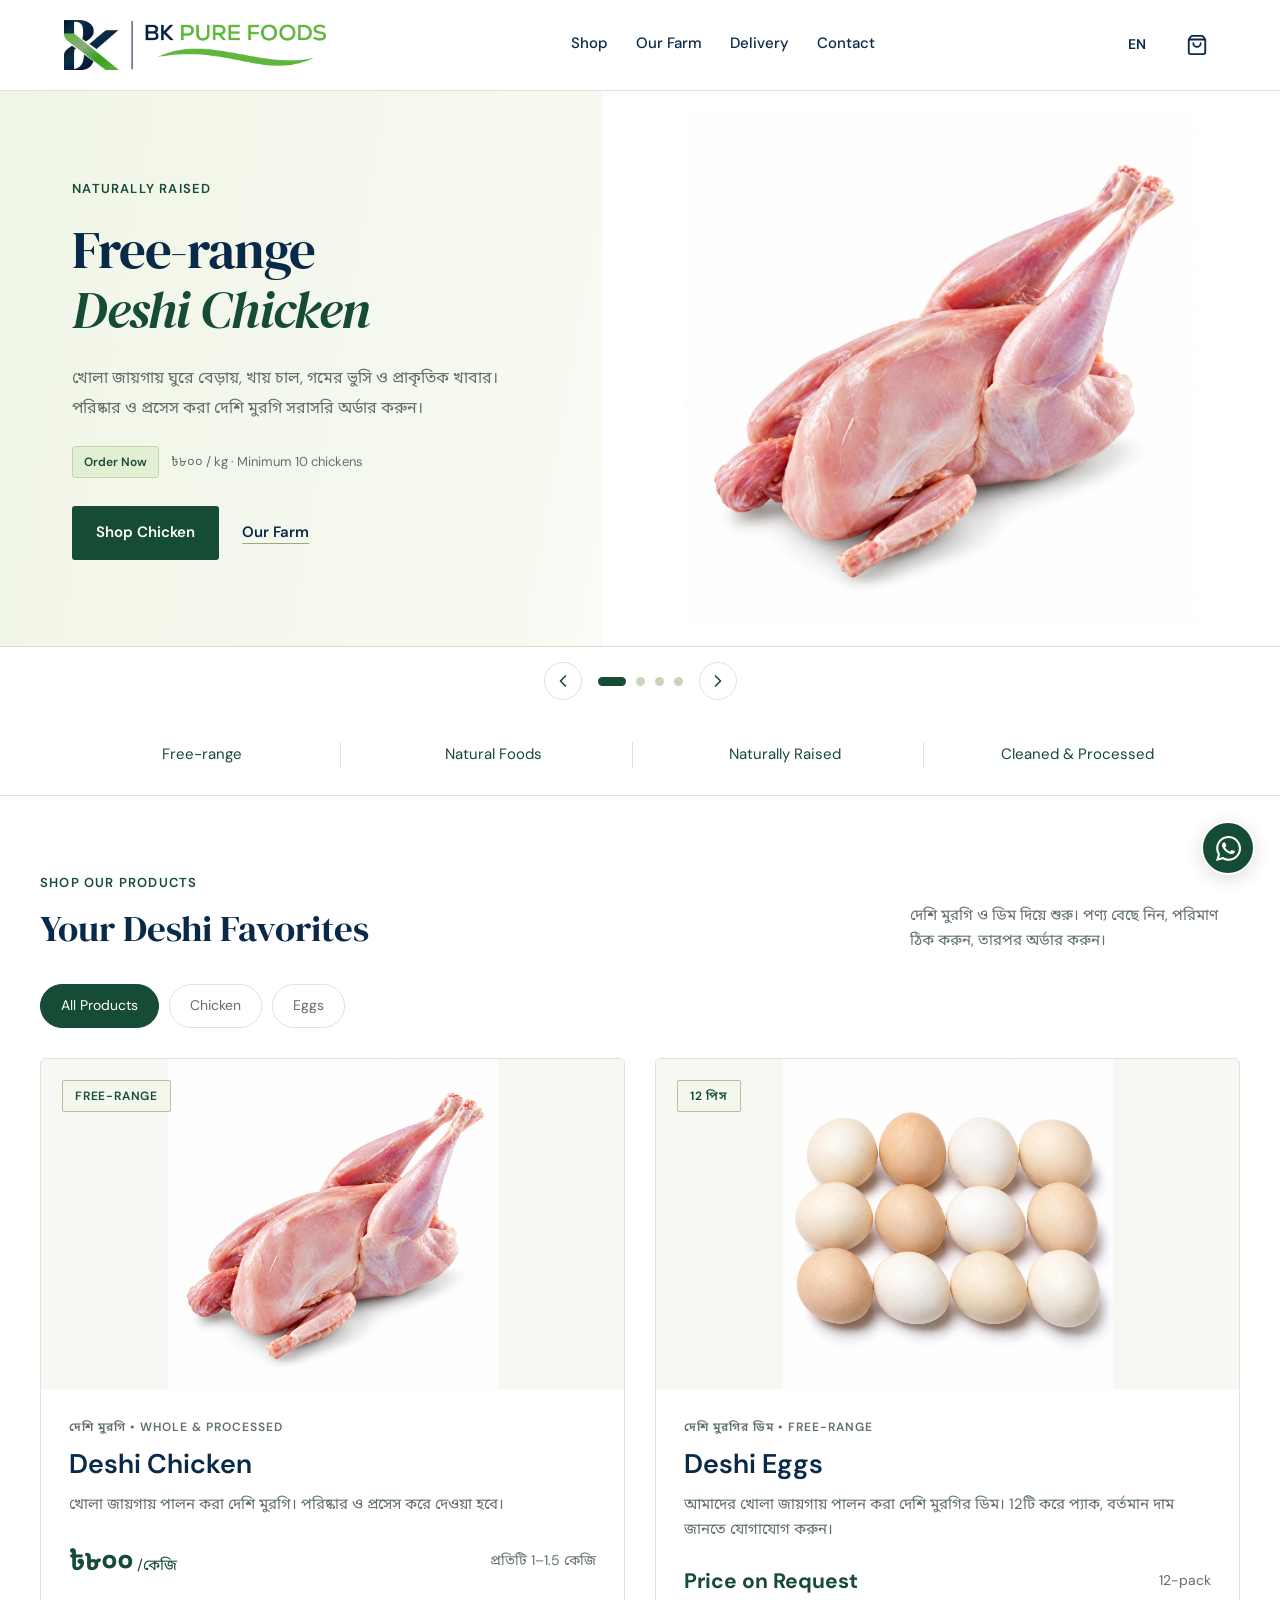
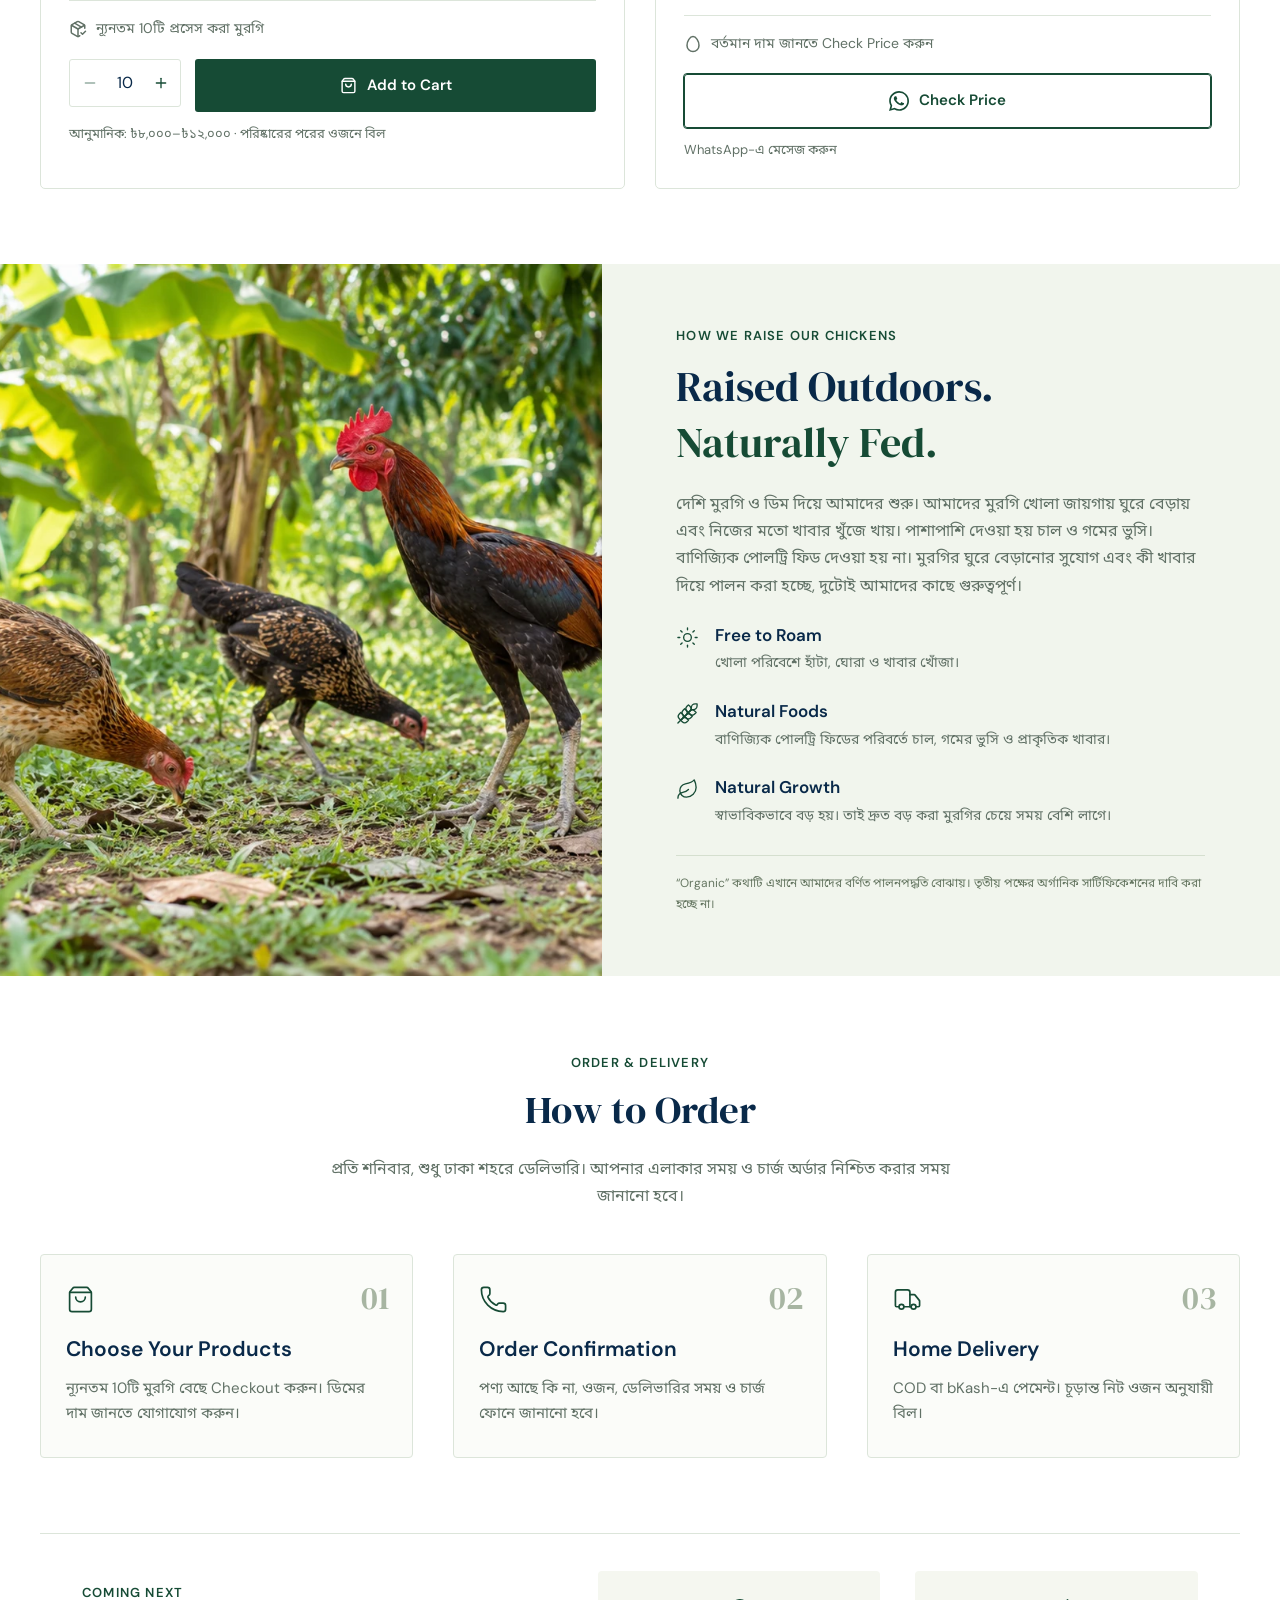
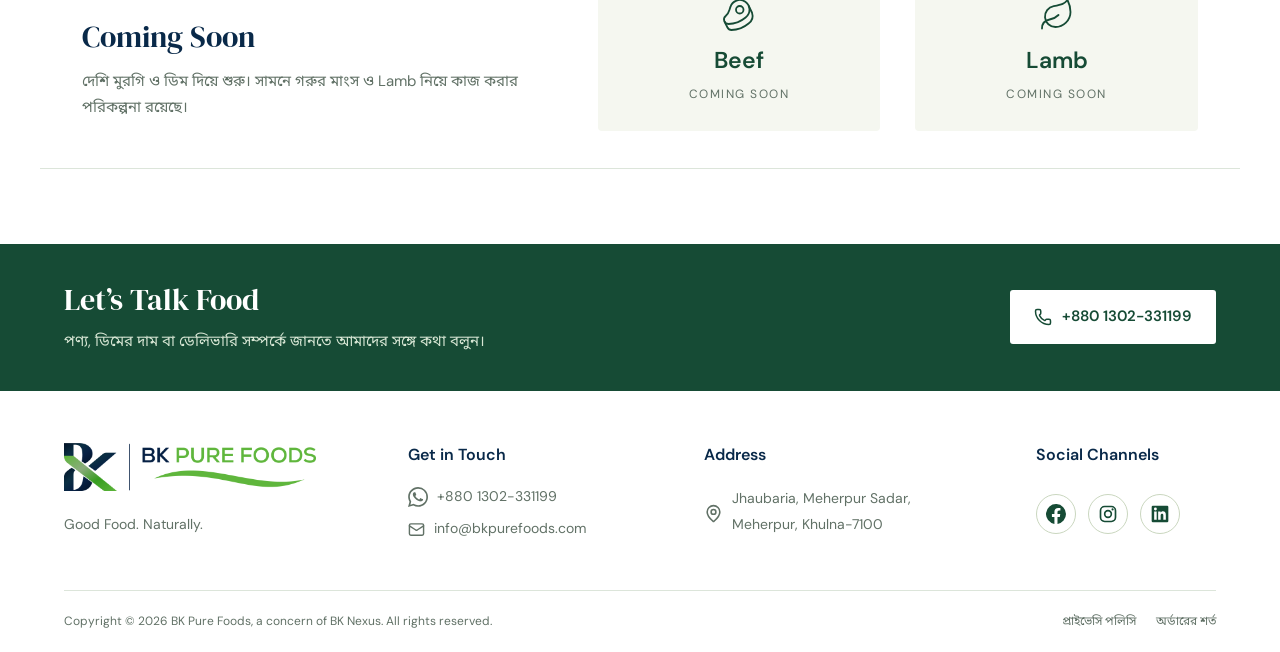
==== index.html @ 606c61c0 "Add files via upload" ====
<!doctype html>
<html lang="bn"><head><meta charset="utf-8"><meta name="viewport" content="width=device-width, initial-scale=1"><title>BK Pure Foods | Free-range Deshi Chicken & Eggs</title><meta name="description" content="Free-range দেশি মুরগি ও ডিম। প্রতি শনিবার, শুধু ঢাকা শহরে ডেলিভারি।"><link rel="icon" href="./favicon.png"><link rel="stylesheet" href="./assets/styles.css"><script defer src="./assets/app.js"></script></head><body data-page="index"><div id="root"><header class="header"><div class="header-inner"><a href="./index.html" aria-label="BK Pure Foods home" class="brand"><img src="./images/logo.png" alt="BK Pure Foods" width="1600" height="310"/></a><nav class="nav" aria-label="প্রধান মেনু"><a href="./index.html#shop">Shop</a><a href="./index.html#story">Our Farm</a><a href="./index.html#delivery">Delivery</a><a href="./index.html#contact">Contact</a></nav><div class="header-actions"><button class="language" aria-label="Switch language">EN</button><button class="icon-button cart-button" aria-label="কার্ট খুলুন"><svg xmlns="http://www.w3.org/2000/svg" width="22" height="22" viewBox="0 0 24 24" fill="none" stroke="currentColor" stroke-width="2" stroke-linecap="round" stroke-linejoin="round" class="lucide lucide-shopping-bag" aria-hidden="true"><path d="M16 10a4 4 0 0 1-8 0"></path><path d="M3.103 6.034h17.794"></path><path d="M3.4 5.467a2 2 0 0 0-.4 1.2V20a2 2 0 0 0 2 2h14a2 2 0 0 0 2-2V6.667a2 2 0 0 0-.4-1.2l-2-2.667A2 2 0 0 0 17 2H7a2 2 0 0 0-1.6.8z"></path></svg></button><button class="icon-button menu-button" aria-label="Toggle menu" aria-expanded="false"><svg xmlns="http://www.w3.org/2000/svg" width="24" height="24" viewBox="0 0 24 24" fill="none" stroke="currentColor" stroke-width="2" stroke-linecap="round" stroke-linejoin="round" class="lucide lucide-menu" aria-hidden="true"><path d="M4 5h16"></path><path d="M4 12h16"></path><path d="M4 19h16"></path></svg></button></div></div></header><main><div class="relative promo-carousel" role="region" aria-roledescription="carousel" data-slot="carousel" aria-label="Featured products"><div class="overflow-hidden" data-slot="carousel-content"><div class="flex -ml-4 promo-track" aria-live="off"><div role="group" aria-roledescription="slide" data-slot="carousel-item" class="min-w-0 shrink-0 grow-0 basis-full pl-4 promo-item" aria-label="1 of 4: Chicken" aria-hidden="false"><article class="promo-banner promo-chicken"><div class="promo-copy"><span class="eyebrow">NATURALLY RAISED</span><h1 class="promo-title">Free-range<br/><em>Deshi Chicken</em></h1><p>খোলা জায়গায় ঘুরে বেড়ায়, খায় চাল, গমের ভুসি ও প্রাকৃতিক খাবার। পরিষ্কার ও প্রসেস করা দেশি মুরগি সরাসরি অর্ডার করুন।</p><div class="promo-status"><span class="status-badge">Order Now</span><span>৳৮০০ / kg · Minimum 10 chickens</span></div><div class="hero-buttons"><a tabindex="0" class="button primary" href="#shop">Shop Chicken</a><a tabindex="0" class="text-link" href="#story">Our Farm</a></div></div><div class="promo-visual"><img src="./images/chicken-skin-off-v4.webp" alt="Whole processed deshi chicken" width="1600" height="1200" loading="eager" fetchPriority="high"/></div></article></div><div role="group" aria-roledescription="slide" data-slot="carousel-item" class="min-w-0 shrink-0 grow-0 basis-full pl-4 promo-item" aria-label="2 of 4: Eggs" aria-hidden="true"><article class="promo-banner promo-eggs"><div class="promo-copy"><span class="eyebrow">FROM DESHI HENS</span><h2 class="promo-title">Everyday goodness.<br/><em>Deshi Eggs</em></h2><p>আমাদের খোলা জায়গায় পালন করা দেশি মুরগির ডিম। 12 পিসের প্যাক। বর্তমান দাম জানতে Check Price-এ ক্লিক করুন।</p><div class="promo-status"><span class="status-badge">Price on Request</span><span>12 eggs per pack · Contact for price</span></div><div class="hero-buttons"><a tabindex="-1" class="button primary" href="https://wa.me/8801302331199?text=Hello%2C%20please%20share%20the%20current%20price%20of%20a%2012-pack%20of%20BK%20Pure%20Foods%20deshi%20eggs." target="_blank" rel="noopener noreferrer">Check Price</a><a tabindex="-1" class="text-link" href="#shop">View Eggs</a></div></div><div class="promo-visual"><img src="./images/eggs-deshi-v3.webp" alt="Illustrative deshi chicken eggs" width="1600" height="1200" loading="lazy" fetchPriority="auto"/></div></article></div><div role="group" aria-roledescription="slide" data-slot="carousel-item" class="min-w-0 shrink-0 grow-0 basis-full pl-4 promo-item" aria-label="3 of 4: Beef" aria-hidden="true"><article class="promo-banner promo-beef"><div class="promo-copy"><span class="eyebrow">OUR NEXT CHAPTER</span><h2 class="promo-title">Next on the menu.<br/><em>Beef</em></h2><p>আমাদের পণ্যের তালিকায় সামনে গরুর মাংস যোগ করার পরিকল্পনা আছে। এখনো অর্ডার নেওয়া হচ্ছে না।</p><div class="promo-status"><span class="status-badge coming">Coming Soon</span><span>Planned product · Not available to order</span></div><div class="hero-buttons"><a tabindex="-1" class="button primary" href="#upcoming">Explore Upcoming Products</a></div></div><div class="promo-visual"><img src="./images/beef-white-v2.webp" alt="Illustrative beef cuts for a planned product" width="1600" height="1200" loading="lazy" fetchPriority="auto"/></div></article></div><div role="group" aria-roledescription="slide" data-slot="carousel-item" class="min-w-0 shrink-0 grow-0 basis-full pl-4 promo-item" aria-label="4 of 4: Lamb" aria-hidden="true"><article class="promo-banner promo-lamb"><div class="promo-copy"><span class="eyebrow">OUR NEXT CHAPTER</span><h2 class="promo-title">Something special.<br/><em>Lamb</em></h2><p>দেশি মুরগি ও ডিমের পাশাপাশি ভবিষ্যতে Lamb নিয়ে কাজ করার পরিকল্পনা রয়েছে। নতুন আপডেট এখানে জানানো হবে।</p><div class="promo-status"><span class="status-badge coming">Coming Soon</span><span>Planned product · Not available to order</span></div><div class="hero-buttons"><a tabindex="-1" class="button primary" href="#upcoming">Explore Upcoming Products</a></div></div><div class="promo-visual"><img src="./images/lamb-white-v2.webp" alt="Illustrative lamb rack for a planned product" width="1600" height="1200" loading="lazy" fetchPriority="auto"/></div></article></div></div></div><div class="promo-controls"><button class="slide-arrow" aria-label="Previous slide"><svg xmlns="http://www.w3.org/2000/svg" width="20" height="20" viewBox="0 0 24 24" fill="none" stroke="currentColor" stroke-width="2" stroke-linecap="round" stroke-linejoin="round" class="lucide lucide-chevron-left" aria-hidden="true"><path d="m15 18-6-6 6-6"></path></svg></button><div class="slide-dots" role="group" aria-label="Choose featured product"><button class="slide-dot active" aria-label="Show Chicken" aria-pressed="true"></button><button class="slide-dot" aria-label="Show Eggs" aria-pressed="false"></button><button class="slide-dot" aria-label="Show Beef" aria-pressed="false"></button><button class="slide-dot" aria-label="Show Lamb" aria-pressed="false"></button></div><button class="slide-arrow" aria-label="Next slide"><svg xmlns="http://www.w3.org/2000/svg" width="20" height="20" viewBox="0 0 24 24" fill="none" stroke="currentColor" stroke-width="2" stroke-linecap="round" stroke-linejoin="round" class="lucide lucide-chevron-right" aria-hidden="true"><path d="m9 18 6-6-6-6"></path></svg></button></div></div><div class="promise-strip"><div><span>Free-range</span></div><div><span>Natural Foods</span></div><div><span>Naturally Raised</span></div><div><span>Cleaned &amp; Processed</span></div></div><section class="section shop-section" id="shop"><div class="section-heading"><div><span class="eyebrow">SHOP OUR PRODUCTS</span><h2>Your Deshi Favorites</h2></div><p>দেশি মুরগি ও ডিম দিয়ে শুরু। পণ্য বেছে নিন, পরিমাণ ঠিক করুন, তারপর অর্ডার করুন।</p></div><div class="filters" aria-label="Product categories"><button class="active" aria-pressed="true">All Products</button><button class="" aria-pressed="false">Chicken</button><button class="" aria-pressed="false">Eggs</button></div><div class="product-grid"><article class="product-card"><button class="product-photo" aria-label="দেশি মুরগির বিস্তারিত দেখুন"><img src="./images/chicken-skin-off-v4.webp" alt="গোটা প্রসেস করা দেশি মুরগি"/><span class="product-tag">FREE-RANGE</span><span class="photo-detail">View Details</span></button><div class="product-info"><div class="product-label">দেশি মুরগি • WHOLE &amp; PROCESSED</div><h3>Deshi Chicken</h3><p>খোলা জায়গায় পালন করা দেশি মুরগি। পরিষ্কার ও প্রসেস করে দেওয়া হবে।</p><div class="product-price"><strong>৳৮০০<small>/কেজি</small></strong><span>প্রতিটি 1–1.5 কেজি</span></div><div class="package-line"><svg xmlns="http://www.w3.org/2000/svg" width="18" height="18" viewBox="0 0 24 24" fill="none" stroke="currentColor" stroke-width="2" stroke-linecap="round" stroke-linejoin="round" class="lucide lucide-package-check" aria-hidden="true"><path d="M12 22V12"></path><path d="m16 17 2 2 4-4"></path><path d="M21 11.127V8a2 2 0 0 0-1-1.73l-7-4a2 2 0 0 0-2 0l-7 4A2 2 0 0 0 3 8v8a2 2 0 0 0 1 1.729l7 4a2 2 0 0 0 2 .001l1.32-.753"></path><path d="M3.29 7 12 12l8.71-5"></path><path d="m7.5 4.27 8.997 5.148"></path></svg>ন্যূনতম 10টি প্রসেস করা মুরগি</div><div class="product-bottom"><div class="quantity"><button aria-label="Decrease chicken quantity" disabled=""><svg xmlns="http://www.w3.org/2000/svg" width="16" height="16" viewBox="0 0 24 24" fill="none" stroke="currentColor" stroke-width="2" stroke-linecap="round" stroke-linejoin="round" class="lucide lucide-minus" aria-hidden="true"><path d="M5 12h14"></path></svg></button><span>10</span><button aria-label="Increase chicken quantity"><svg xmlns="http://www.w3.org/2000/svg" width="16" height="16" viewBox="0 0 24 24" fill="none" stroke="currentColor" stroke-width="2" stroke-linecap="round" stroke-linejoin="round" class="lucide lucide-plus" aria-hidden="true"><path d="M5 12h14"></path><path d="M12 5v14"></path></svg></button></div><button class="button primary"><svg xmlns="http://www.w3.org/2000/svg" width="17" height="17" viewBox="0 0 24 24" fill="none" stroke="currentColor" stroke-width="2" stroke-linecap="round" stroke-linejoin="round" class="lucide lucide-shopping-bag" aria-hidden="true"><path d="M16 10a4 4 0 0 1-8 0"></path><path d="M3.103 6.034h17.794"></path><path d="M3.4 5.467a2 2 0 0 0-.4 1.2V20a2 2 0 0 0 2 2h14a2 2 0 0 0 2-2V6.667a2 2 0 0 0-.4-1.2l-2-2.667A2 2 0 0 0 17 2H7a2 2 0 0 0-1.6.8z"></path></svg>Add to Cart</button></div><p class="price-note">আনুমানিক: ৳৮,০০০–৳১২,০০০ · পরিষ্কারের পরের ওজনে বিল</p></div></article><article class="product-card"><div class="product-photo"><img src="./images/eggs-deshi-v3.webp" alt="দেশি মুরগির ডিমের প্রতীকী ছবি"/><span class="product-tag">12 পিস</span></div><div class="product-info"><div class="product-label">দেশি মুরগির ডিম • FREE-RANGE</div><h3>Deshi Eggs</h3><p>আমাদের খোলা জায়গায় পালন করা দেশি মুরগির ডিম। 12টি করে প্যাক, বর্তমান দাম জানতে যোগাযোগ করুন।</p><div class="product-price"><strong class="quote-price">Price on Request</strong><span>12-pack</span></div><div class="package-line"><svg xmlns="http://www.w3.org/2000/svg" width="18" height="18" viewBox="0 0 24 24" fill="none" stroke="currentColor" stroke-width="2" stroke-linecap="round" stroke-linejoin="round" class="lucide lucide-egg" aria-hidden="true"><path d="M12 2C8 2 4 8 4 14a8 8 0 0 0 16 0c0-6-4-12-8-12"></path></svg>বর্তমান দাম জানতে Check Price করুন</div><a class="button outline full egg-contact" href="https://wa.me/8801302331199?text=BK%20Pure%20Foods-%E0%A6%8F%E0%A6%B0%2012%E0%A6%9F%E0%A6%BF%20%E0%A6%A6%E0%A7%87%E0%A6%B6%E0%A6%BF%20%E0%A6%A1%E0%A6%BF%E0%A6%AE%E0%A7%87%E0%A6%B0%20%E0%A6%AA%E0%A7%8D%E0%A6%AF%E0%A6%BE%E0%A6%95%E0%A7%87%E0%A6%B0%20%E0%A6%A6%E0%A6%BE%E0%A6%AE%20%E0%A6%9C%E0%A6%BE%E0%A6%A8%E0%A6%A4%E0%A7%87%20%E0%A6%9A%E0%A6%BE%E0%A6%87%E0%A5%A4" target="_blank" rel="noopener noreferrer"><svg viewBox="0 0 24 24" width="20" height="20" fill="currentColor" aria-hidden="true"><path d="M20.5 3.5A11.8 11.8 0 0 0 12.1 0C5.5 0 .2 5.3.2 11.8c0 2.1.6 4.2 1.6 6L0 24l6.4-1.7a11.8 11.8 0 0 0 5.7 1.5h.1c6.5 0 11.8-5.3 11.8-11.8 0-3.2-1.2-6.2-3.5-8.5ZM12.1 21.8c-1.8 0-3.5-.5-5-1.4l-.4-.2-3.8 1 1-3.7-.2-.4a9.8 9.8 0 0 1-1.5-5.3c0-5.4 4.4-9.8 9.9-9.8 2.6 0 5.1 1 7 2.9a9.8 9.8 0 0 1 2.9 7c0 5.5-4.4 9.9-9.9 9.9Zm5.4-7.4c-.3-.1-1.8-.9-2.1-1-.3-.1-.5-.1-.7.2-.2.3-.8 1-.9 1.2-.2.2-.3.2-.6.1-.3-.2-1.3-.5-2.5-1.6-.9-.8-1.6-1.8-1.8-2.1-.2-.3 0-.5.1-.6l.5-.6c.2-.2.2-.3.3-.5.1-.2.1-.4 0-.6l-.9-2.2c-.2-.6-.5-.5-.7-.5h-.6c-.2 0-.5.1-.8.4-.3.3-1 1-1 2.4s1 2.8 1.2 3c.1.2 2.1 3.2 5.1 4.5.7.3 1.3.5 1.7.6.7.2 1.4.2 1.9.1.6-.1 1.8-.7 2.1-1.4.3-.7.3-1.3.2-1.4-.1-.2-.3-.3-.6-.4Z"></path></svg>Check Price</a><p class="price-note">WhatsApp-এ মেসেজ করুন</p></div></article></div></section><section class="story-section" id="story"><div class="story-photo"><img src="./images/farm.webp" alt="মুক্ত পরিবেশে মুরগির চলাফেরা"/></div><div class="story-copy"><span class="eyebrow">HOW WE RAISE OUR CHICKENS</span><h2>Raised Outdoors.<br/><em>Naturally Fed.</em></h2><p>দেশি মুরগি ও ডিম দিয়ে আমাদের শুরু। আমাদের মুরগি খোলা জায়গায় ঘুরে বেড়ায় এবং নিজের মতো খাবার খুঁজে খায়। পাশাপাশি দেওয়া হয় চাল ও গমের ভুসি। বাণিজ্যিক পোলট্রি ফিড দেওয়া হয় না। মুরগির ঘুরে বেড়ানোর সুযোগ এবং কী খাবার দিয়ে পালন করা হচ্ছে, দুটোই আমাদের কাছে গুরুত্বপূর্ণ।</p><div class="story-point"><svg xmlns="http://www.w3.org/2000/svg" width="24" height="24" viewBox="0 0 24 24" fill="none" stroke="currentColor" stroke-width="2" stroke-linecap="round" stroke-linejoin="round" class="lucide lucide-sun" aria-hidden="true"><circle cx="12" cy="12" r="4"></circle><path d="M12 2v2"></path><path d="M12 20v2"></path><path d="m4.93 4.93 1.41 1.41"></path><path d="m17.66 17.66 1.41 1.41"></path><path d="M2 12h2"></path><path d="M20 12h2"></path><path d="m6.34 17.66-1.41 1.41"></path><path d="m19.07 4.93-1.41 1.41"></path></svg><div><h3>Free to Roam</h3><p>খোলা পরিবেশে হাঁটা, ঘোরা ও খাবার খোঁজা।</p></div></div><div class="story-point"><svg xmlns="http://www.w3.org/2000/svg" width="24" height="24" viewBox="0 0 24 24" fill="none" stroke="currentColor" stroke-width="2" stroke-linecap="round" stroke-linejoin="round" class="lucide lucide-wheat" aria-hidden="true"><path d="M2 22 16 8"></path><path d="M3.47 12.53 5 11l1.53 1.53a3.5 3.5 0 0 1 0 4.94L5 19l-1.53-1.53a3.5 3.5 0 0 1 0-4.94Z"></path><path d="M7.47 8.53 9 7l1.53 1.53a3.5 3.5 0 0 1 0 4.94L9 15l-1.53-1.53a3.5 3.5 0 0 1 0-4.94Z"></path><path d="M11.47 4.53 13 3l1.53 1.53a3.5 3.5 0 0 1 0 4.94L13 11l-1.53-1.53a3.5 3.5 0 0 1 0-4.94Z"></path><path d="M20 2h2v2a4 4 0 0 1-4 4h-2V6a4 4 0 0 1 4-4Z"></path><path d="M11.47 17.47 13 19l-1.53 1.53a3.5 3.5 0 0 1-4.94 0L5 19l1.53-1.53a3.5 3.5 0 0 1 4.94 0Z"></path><path d="M15.47 13.47 17 15l-1.53 1.53a3.5 3.5 0 0 1-4.94 0L9 15l1.53-1.53a3.5 3.5 0 0 1 4.94 0Z"></path><path d="M19.47 9.47 21 11l-1.53 1.53a3.5 3.5 0 0 1-4.94 0L13 11l1.53-1.53a3.5 3.5 0 0 1 4.94 0Z"></path></svg><div><h3>Natural Foods</h3><p>বাণিজ্যিক পোলট্রি ফিডের পরিবর্তে চাল, গমের ভুসি ও প্রাকৃতিক খাবার।</p></div></div><div class="story-point"><svg xmlns="http://www.w3.org/2000/svg" width="24" height="24" viewBox="0 0 24 24" fill="none" stroke="currentColor" stroke-width="2" stroke-linecap="round" stroke-linejoin="round" class="lucide lucide-leaf" aria-hidden="true"><path d="M11 20A7 7 0 0 1 9.8 6.1C15.5 5 17 4.48 19 2c1 2 2 4.18 2 8 0 5.5-4.78 10-10 10Z"></path><path d="M2 21c0-3 1.85-5.36 5.08-6C9.5 14.52 12 13 13 12"></path></svg><div><h3>Natural Growth</h3><p>স্বাভাবিকভাবে বড় হয়। তাই দ্রুত বড় করা মুরগির চেয়ে সময় বেশি লাগে।</p></div></div><p class="claim-note">“Organic” কথাটি এখানে আমাদের বর্ণিত পালনপদ্ধতি বোঝায়। তৃতীয় পক্ষের অর্গানিক সার্টিফিকেশনের দাবি করা হচ্ছে না।</p></div></section><section class="section delivery-section" id="delivery"><div class="delivery-heading"><span class="eyebrow">ORDER &amp; DELIVERY</span><h2>How to Order</h2><p>প্রতি শনিবার, শুধু ঢাকা শহরে ডেলিভারি। আপনার এলাকার সময় ও চার্জ অর্ডার নিশ্চিত করার সময় জানানো হবে।</p></div><div class="delivery-grid"><div><span>01</span><svg xmlns="http://www.w3.org/2000/svg" width="24" height="24" viewBox="0 0 24 24" fill="none" stroke="currentColor" stroke-width="2" stroke-linecap="round" stroke-linejoin="round" class="lucide lucide-shopping-bag" aria-hidden="true"><path d="M16 10a4 4 0 0 1-8 0"></path><path d="M3.103 6.034h17.794"></path><path d="M3.4 5.467a2 2 0 0 0-.4 1.2V20a2 2 0 0 0 2 2h14a2 2 0 0 0 2-2V6.667a2 2 0 0 0-.4-1.2l-2-2.667A2 2 0 0 0 17 2H7a2 2 0 0 0-1.6.8z"></path></svg><h3>Choose Your Products</h3><p>ন্যূনতম 10টি মুরগি বেছে Checkout করুন। ডিমের দাম জানতে যোগাযোগ করুন।</p></div><div><span>02</span><svg xmlns="http://www.w3.org/2000/svg" width="24" height="24" viewBox="0 0 24 24" fill="none" stroke="currentColor" stroke-width="2" stroke-linecap="round" stroke-linejoin="round" class="lucide lucide-phone" aria-hidden="true"><path d="M13.832 16.568a1 1 0 0 0 1.213-.303l.355-.465A2 2 0 0 1 17 15h3a2 2 0 0 1 2 2v3a2 2 0 0 1-2 2A18 18 0 0 1 2 4a2 2 0 0 1 2-2h3a2 2 0 0 1 2 2v3a2 2 0 0 1-.8 1.6l-.468.351a1 1 0 0 0-.292 1.233 14 14 0 0 0 6.392 6.384"></path></svg><h3>Order Confirmation</h3><p>পণ্য আছে কি না, ওজন, ডেলিভারির সময় ও চার্জ ফোনে জানানো হবে।</p></div><div><span>03</span><svg xmlns="http://www.w3.org/2000/svg" width="24" height="24" viewBox="0 0 24 24" fill="none" stroke="currentColor" stroke-width="2" stroke-linecap="round" stroke-linejoin="round" class="lucide lucide-truck" aria-hidden="true"><path d="M14 18V6a2 2 0 0 0-2-2H4a2 2 0 0 0-2 2v11a1 1 0 0 0 1 1h2"></path><path d="M15 18H9"></path><path d="M19 18h2a1 1 0 0 0 1-1v-3.65a1 1 0 0 0-.22-.624l-3.48-4.35A1 1 0 0 0 17.52 8H14"></path><circle cx="17" cy="18" r="2"></circle><circle cx="7" cy="18" r="2"></circle></svg><h3>Home Delivery</h3><p>COD বা bKash-এ পেমেন্ট। চূড়ান্ত নিট ওজন অনুযায়ী বিল।</p></div></div></section><section class="future-section" id="upcoming"><div><span class="eyebrow">COMING NEXT</span><h2>Coming Soon</h2><p>দেশি মুরগি ও ডিম দিয়ে শুরু। সামনে গরুর মাংস ও Lamb নিয়ে কাজ করার পরিকল্পনা রয়েছে।</p></div><div class="future-card"><svg xmlns="http://www.w3.org/2000/svg" width="36" height="36" viewBox="0 0 24 24" fill="none" stroke="currentColor" stroke-width="2" stroke-linecap="round" stroke-linejoin="round" class="lucide lucide-beef" aria-hidden="true"><path d="M16.4 13.7A6.5 6.5 0 1 0 6.28 6.6c-1.1 3.13-.78 3.9-3.18 6.08A3 3 0 0 0 5 18c4 0 8.4-1.8 11.4-4.3"></path><path d="m18.5 6 2.19 4.5a6.48 6.48 0 0 1-2.29 7.2C15.4 20.2 11 22 7 22a3 3 0 0 1-2.68-1.66L2.4 16.5"></path><circle cx="12.5" cy="8.5" r="2.5"></circle></svg><h3>Beef</h3><span>COMING SOON</span></div><div class="future-card"><svg xmlns="http://www.w3.org/2000/svg" width="36" height="36" viewBox="0 0 24 24" fill="none" stroke="currentColor" stroke-width="2" stroke-linecap="round" stroke-linejoin="round" class="lucide lucide-leaf" aria-hidden="true"><path d="M11 20A7 7 0 0 1 9.8 6.1C15.5 5 17 4.48 19 2c1 2 2 4.18 2 8 0 5.5-4.78 10-10 10Z"></path><path d="M2 21c0-3 1.85-5.36 5.08-6C9.5 14.52 12 13 13 12"></path></svg><h3>Lamb</h3><span>COMING SOON</span></div></section><section class="contact-ribbon"><div><h2>Let’s Talk Food</h2><p>পণ্য, ডিমের দাম বা ডেলিভারি সম্পর্কে জানতে আমাদের সঙ্গে কথা বলুন।</p></div><a href="tel:+8801302331199" class="button light"><svg xmlns="http://www.w3.org/2000/svg" width="18" height="18" viewBox="0 0 24 24" fill="none" stroke="currentColor" stroke-width="2" stroke-linecap="round" stroke-linejoin="round" class="lucide lucide-phone" aria-hidden="true"><path d="M13.832 16.568a1 1 0 0 0 1.213-.303l.355-.465A2 2 0 0 1 17 15h3a2 2 0 0 1 2 2v3a2 2 0 0 1-2 2A18 18 0 0 1 2 4a2 2 0 0 1 2-2h3a2 2 0 0 1 2 2v3a2 2 0 0 1-.8 1.6l-.468.351a1 1 0 0 0-.292 1.233 14 14 0 0 0 6.392 6.384"></path></svg>+880 1302-331199</a></section></main><footer id="contact"><div class="footer-top"><div class="footer-brand"><img src="./images/logo.png" alt="BK Pure Foods"/><p>Good Food. Naturally.</p></div><div><h3>Get in Touch</h3><a href="https://wa.me/8801302331199" target="_blank" rel="noopener noreferrer" aria-label="Chat on WhatsApp: +880 1302-331199"><svg viewBox="0 0 24 24" width="20" height="20" fill="currentColor" aria-hidden="true"><path d="M20.5 3.5A11.8 11.8 0 0 0 12.1 0C5.5 0 .2 5.3.2 11.8c0 2.1.6 4.2 1.6 6L0 24l6.4-1.7a11.8 11.8 0 0 0 5.7 1.5h.1c6.5 0 11.8-5.3 11.8-11.8 0-3.2-1.2-6.2-3.5-8.5ZM12.1 21.8c-1.8 0-3.5-.5-5-1.4l-.4-.2-3.8 1 1-3.7-.2-.4a9.8 9.8 0 0 1-1.5-5.3c0-5.4 4.4-9.8 9.9-9.8 2.6 0 5.1 1 7 2.9a9.8 9.8 0 0 1 2.9 7c0 5.5-4.4 9.9-9.9 9.9Zm5.4-7.4c-.3-.1-1.8-.9-2.1-1-.3-.1-.5-.1-.7.2-.2.3-.8 1-.9 1.2-.2.2-.3.2-.6.1-.3-.2-1.3-.5-2.5-1.6-.9-.8-1.6-1.8-1.8-2.1-.2-.3 0-.5.1-.6l.5-.6c.2-.2.2-.3.3-.5.1-.2.1-.4 0-.6l-.9-2.2c-.2-.6-.5-.5-.7-.5h-.6c-.2 0-.5.1-.8.4-.3.3-1 1-1 2.4s1 2.8 1.2 3c.1.2 2.1 3.2 5.1 4.5.7.3 1.3.5 1.7.6.7.2 1.4.2 1.9.1.6-.1 1.8-.7 2.1-1.4.3-.7.3-1.3.2-1.4-.1-.2-.3-.3-.6-.4Z"></path></svg>+880 1302-331199</a><a href="mailto:info@bkpurefoods.com"><svg xmlns="http://www.w3.org/2000/svg" width="17" height="17" viewBox="0 0 24 24" fill="none" stroke="currentColor" stroke-width="2" stroke-linecap="round" stroke-linejoin="round" class="lucide lucide-mail" aria-hidden="true"><path d="m22 7-8.991 5.727a2 2 0 0 1-2.009 0L2 7"></path><rect x="2" y="4" width="20" height="16" rx="2"></rect></svg>info@bkpurefoods.com</a></div><div><h3>Address</h3><a class="address" href="https://share.google/g9g9R55w9zO2mrFkF" target="_blank" rel="noopener noreferrer"><svg xmlns="http://www.w3.org/2000/svg" width="19" height="19" viewBox="0 0 24 24" fill="none" stroke="currentColor" stroke-width="2" stroke-linecap="round" stroke-linejoin="round" class="lucide lucide-map-pin" aria-hidden="true"><path d="M20 10c0 4.993-5.539 10.193-7.399 11.799a1 1 0 0 1-1.202 0C9.539 20.193 4 14.993 4 10a8 8 0 0 1 16 0"></path><circle cx="12" cy="10" r="3"></circle></svg><span>Jhaubaria, Meherpur Sadar,<br/>Meherpur, Khulna-7100</span></a></div><div><h3>Social Channels</h3><div class="social-links"><a href="https://web.facebook.com/BKPureFoods/" target="_blank" rel="noopener noreferrer" aria-label="Facebook"><svg viewBox="0 0 24 24" width="20" height="20" fill="currentColor" aria-hidden="true"><path d="M24 12a12 12 0 1 0-13.9 11.9v-8.4h-3V12h3V9.4c0-3 1.8-4.7 4.5-4.7 1.3 0 2.7.2 2.7.2v3h-1.5c-1.5 0-2 .9-2 1.9V12h3.3l-.5 3.5h-2.8v8.4A12 12 0 0 0 24 12Z"></path></svg></a><a href="https://www.instagram.com/bkpurefoods" target="_blank" rel="noopener noreferrer" aria-label="Instagram"><svg viewBox="0 0 24 24" width="20" height="20" fill="currentColor" aria-hidden="true"><rect x="3" y="3" width="18" height="18" rx="5" fill="none" stroke="currentColor" stroke-width="2"></rect><circle cx="12" cy="12" r="4" fill="none" stroke="currentColor" stroke-width="2"></circle><circle cx="17.5" cy="6.5" r="1.3"></circle></svg></a><a href="https://www.linkedin.com/company/bk-pure-foods" target="_blank" rel="noopener noreferrer" aria-label="LinkedIn"><svg viewBox="0 0 24 24" width="20" height="20" fill="currentColor" aria-hidden="true"><path d="M20.5 2h-17A1.5 1.5 0 0 0 2 3.5v17A1.5 1.5 0 0 0 3.5 22h17a1.5 1.5 0 0 0 1.5-1.5v-17A1.5 1.5 0 0 0 20.5 2ZM8 19H5V9h3ZM6.5 7.7a1.7 1.7 0 1 1 0-3.4 1.7 1.7 0 0 1 0 3.4ZM19 19h-3v-5.4c0-1.3-.5-2-1.5-2-1.1 0-1.7.8-1.7 2V19h-3V9h2.9v1.4c.5-1 1.5-1.7 2.9-1.7 2.3 0 3.4 1.5 3.4 4.4Z"></path></svg></a></div></div></div><div class="footer-bottom"><span>Copyright © 2026 BK Pure Foods, a concern of BK Nexus. All rights reserved.</span><div><a href="./privacy.html">প্রাইভেসি পলিসি</a><a href="./terms.html">অর্ডারের শর্ত</a></div></div></footer><a class="floating-whatsapp" href="https://wa.me/8801302331199" target="_blank" rel="noopener noreferrer" aria-label="WhatsApp-এ কথা বলুন"><svg viewBox="0 0 24 24" width="25" height="25" fill="currentColor" aria-hidden="true"><path d="M20.5 3.5A11.8 11.8 0 0 0 12.1 0C5.5 0 .2 5.3.2 11.8c0 2.1.6 4.2 1.6 6L0 24l6.4-1.7a11.8 11.8 0 0 0 5.7 1.5h.1c6.5 0 11.8-5.3 11.8-11.8 0-3.2-1.2-6.2-3.5-8.5ZM12.1 21.8c-1.8 0-3.5-.5-5-1.4l-.4-.2-3.8 1 1-3.7-.2-.4a9.8 9.8 0 0 1-1.5-5.3c0-5.4 4.4-9.8 9.9-9.8 2.6 0 5.1 1 7 2.9a9.8 9.8 0 0 1 2.9 7c0 5.5-4.4 9.9-9.9 9.9Zm5.4-7.4c-.3-.1-1.8-.9-2.1-1-.3-.1-.5-.1-.7.2-.2.3-.8 1-.9 1.2-.2.2-.3.2-.6.1-.3-.2-1.3-.5-2.5-1.6-.9-.8-1.6-1.8-1.8-2.1-.2-.3 0-.5.1-.6l.5-.6c.2-.2.2-.3.3-.5.1-.2.1-.4 0-.6l-.9-2.2c-.2-.6-.5-.5-.7-.5h-.6c-.2 0-.5.1-.8.4-.3.3-1 1-1 2.4s1 2.8 1.2 3c.1.2 2.1 3.2 5.1 4.5.7.3 1.3.5 1.7.6.7.2 1.4.2 1.9.1.6-.1 1.8-.7 2.1-1.4.3-.7.3-1.3.2-1.4-.1-.2-.3-.3-.6-.4Z"></path></svg></a></div><noscript>Cart ও slider ব্যবহার করতে JavaScript চালু করুন। অর্ডারের জন্য WhatsApp: +880 1302-331199।</noscript></body></html>
---- assets/styles.css ----
@import "https://fonts.googleapis.com/css2?family=DM+Sans:wght@400;500;600;700&family=DM+Serif+Display:ital@0;1&family=Noto+Sans+Bengali:wght@400;500;600;700&family=Noto+Serif+Bengali:wght@400;500;600&display=swap";@layer properties{@supports (((-webkit-hyphens:none)) and (not (margin-trim:inline))) or ((-moz-orient:inline) and (not (color:rgb(from red r g b)))){*,:before,:after,::backdrop{--tw-translate-x:0;--tw-translate-y:0;--tw-translate-z:0;--tw-rotate-x:initial;--tw-rotate-y:initial;--tw-rotate-z:initial;--tw-skew-x:initial;--tw-skew-y:initial;--tw-scroll-snap-strictness:proximity;--tw-space-x-reverse:0;--tw-border-style:solid;--tw-leading:initial;--tw-font-weight:initial;--tw-tracking:initial;--tw-ordinal:initial;--tw-slashed-zero:initial;--tw-numeric-figure:initial;--tw-numeric-spacing:initial;--tw-numeric-fraction:initial;--tw-shadow:0 0 #0000;--tw-shadow-color:initial;--tw-shadow-alpha:100%;--tw-inset-shadow:0 0 #0000;--tw-inset-shadow-color:initial;--tw-inset-shadow-alpha:100%;--tw-ring-color:initial;--tw-ring-shadow:0 0 #0000;--tw-inset-ring-color:initial;--tw-inset-ring-shadow:0 0 #0000;--tw-ring-inset:initial;--tw-ring-offset-width:0px;--tw-ring-offset-color:#fff;--tw-ring-offset-shadow:0 0 #0000;--tw-outline-style:solid;--tw-duration:initial;--tw-ease:initial;--tw-content:"";--tw-scale-x:1;--tw-scale-y:1;--tw-scale-z:1;--tw-animation-delay:0s;--tw-animation-direction:normal;--tw-animation-duration:initial;--tw-animation-fill-mode:none;--tw-animation-iteration-count:1;--tw-enter-blur:0;--tw-enter-opacity:1;--tw-enter-rotate:0;--tw-enter-scale:1;--tw-enter-translate-x:0;--tw-enter-translate-y:0;--tw-exit-blur:0;--tw-exit-opacity:1;--tw-exit-rotate:0;--tw-exit-scale:1;--tw-exit-translate-x:0;--tw-exit-translate-y:0}}}@layer theme{:root,:host{--font-sans:ui-sans-serif, system-ui, sans-serif, "Apple Color Emoji", "Segoe UI Emoji", "Segoe UI Symbol", "Noto Color Emoji";--font-mono:ui-monospace, SFMono-Regular, Menlo, Monaco, Consolas, "Liberation Mono", "Courier New", monospace;--color-black:#000;--color-white:#fff;--spacing:.25rem;--container-xs:20rem;--container-sm:24rem;--container-lg:32rem;--text-xs:.75rem;--text-xs--line-height:calc(1 / .75);--text-sm:.875rem;--text-sm--line-height:calc(1.25 / .875);--text-base:1rem;--text-base--line-height:calc(1.5 / 1);--text-lg:1.125rem;--text-lg--line-height:calc(1.75 / 1.125);--font-weight-normal:400;--font-weight-medium:500;--font-weight-semibold:600;--tracking-tight:-.025em;--tracking-widest:.1em;--leading-tight:1.25;--leading-snug:1.375;--leading-normal:1.5;--leading-relaxed:1.625;--radius-xs:.125rem;--radius-sm:.25rem;--radius-md:.375rem;--radius-lg:.5rem;--radius-xl:.75rem;--ease-in-out:cubic-bezier(.4, 0, .2, 1);--animate-spin:spin 1s linear infinite;--animate-pulse:pulse 2s cubic-bezier(.4, 0, .6, 1) infinite;--aspect-video:16 / 9;--default-transition-duration:.15s;--default-transition-timing-function:cubic-bezier(.4, 0, .2, 1);--default-font-family:var(--font-sans);--default-mono-font-family:var(--font-mono)}}@layer base{*,:after,:before,::backdrop{box-sizing:border-box;border:0 solid;margin:0;padding:0}::file-selector-button{box-sizing:border-box;border:0 solid;margin:0;padding:0}html,:host{-webkit-text-size-adjust:100%;tab-size:4;line-height:1.5;font-family:var(--default-font-family,ui-sans-serif, system-ui, sans-serif, "Apple Color Emoji", "Segoe UI Emoji", "Segoe UI Symbol", "Noto Color Emoji");font-feature-settings:var(--default-font-feature-settings,normal);font-variation-settings:var(--default-font-variation-settings,normal);-webkit-tap-highlight-color:transparent}hr{height:0;color:inherit;border-top-width:1px}abbr:where([title]){-webkit-text-decoration:underline dotted;text-decoration:underline dotted}h1,h2,h3,h4,h5,h6{font-size:inherit;font-weight:inherit}a{color:inherit;-webkit-text-decoration:inherit;-webkit-text-decoration:inherit;-webkit-text-decoration:inherit;-webkit-text-decoration:inherit;text-decoration:inherit}b,strong{font-weight:bolder}code,kbd,samp,pre{font-family:var(--default-mono-font-family,ui-monospace, SFMono-Regular, Menlo, Monaco, Consolas, "Liberation Mono", "Courier New", monospace);font-feature-settings:var(--default-mono-font-feature-settings,normal);font-variation-settings:var(--default-mono-font-variation-settings,normal);font-size:1em}small{font-size:80%}sub,sup{vertical-align:baseline;font-size:75%;line-height:0;position:relative}sub{bottom:-.25em}sup{top:-.5em}table{text-indent:0;border-color:inherit;border-collapse:collapse}:-moz-focusring{outline:auto}progress{vertical-align:baseline}summary{display:list-item}ol,ul,menu{list-style:none}img,svg,video,canvas,audio,iframe,embed,object{vertical-align:middle;display:block}img,video{max-width:100%;height:auto}button,input,select,optgroup,textarea{font:inherit;font-feature-settings:inherit;font-variation-settings:inherit;letter-spacing:inherit;color:inherit;opacity:1;background-color:#0000;border-radius:0}::file-selector-button{font:inherit;font-feature-settings:inherit;font-variation-settings:inherit;letter-spacing:inherit;color:inherit;opacity:1;background-color:#0000;border-radius:0}:where(select:is([multiple],[size])) optgroup{font-weight:bolder}:where(select:is([multiple],[size])) optgroup option{padding-inline-start:20px}::file-selector-button{margin-inline-end:4px}::placeholder{opacity:1}@supports (not ((-webkit-appearance:-apple-pay-button))) or (contain-intrinsic-size:1px){::placeholder{color:currentColor}@supports (color:color-mix(in lab, red, red)){::placeholder{color:color-mix(in oklab, currentcolor 50%, transparent)}}}textarea{resize:vertical}::-webkit-search-decoration{-webkit-appearance:none}::-webkit-date-and-time-value{min-height:1lh;text-align:inherit}::-webkit-datetime-edit{display:inline-flex}::-webkit-datetime-edit-fields-wrapper{padding:0}::-webkit-datetime-edit{padding-block:0}::-webkit-datetime-edit-year-field{padding-block:0}::-webkit-datetime-edit-month-field{padding-block:0}::-webkit-datetime-edit-day-field{padding-block:0}::-webkit-datetime-edit-hour-field{padding-block:0}::-webkit-datetime-edit-minute-field{padding-block:0}::-webkit-datetime-edit-second-field{padding-block:0}::-webkit-datetime-edit-millisecond-field{padding-block:0}::-webkit-datetime-edit-meridiem-field{padding-block:0}::-webkit-calendar-picker-indicator{line-height:1}:-moz-ui-invalid{box-shadow:none}button,input:where([type=button],[type=reset],[type=submit]){appearance:button}::file-selector-button{appearance:button}::-webkit-inner-spin-button{height:auto}::-webkit-outer-spin-button{height:auto}[hidden]:where(:not([hidden=until-found])){display:none!important}}@layer components;@layer utilities{.\@container\/card-header{container:card-header/inline-size}.\@container\/field-group{container:field-group/inline-size}.pointer-events-none{pointer-events:none}.invisible{visibility:hidden}.visible{visibility:visible}.sr-only{clip-path:inset(50%);white-space:nowrap;border-width:0;width:1px;height:1px;margin:-1px;padding:0;position:absolute;overflow:hidden}.absolute{position:absolute}.fixed{position:fixed}.relative{position:relative}.static{position:static}.inset-0{inset:calc(var(--spacing) * 0)}.inset-x-0{inset-inline:calc(var(--spacing) * 0)}.inset-y-0{inset-block:calc(var(--spacing) * 0)}.inset-s-1\/2{inset-inline-start:50%}.start{inset-inline-start:var(--spacing)}.end{inset-inline-end:var(--spacing)}.-top-12{top:calc(var(--spacing) * -12)}.top-0{top:calc(var(--spacing) * 0)}.top-1\.5{top:calc(var(--spacing) * 1.5)}.top-1\/2{top:50%}.top-3\.5{top:calc(var(--spacing) * 3.5)}.top-4{top:calc(var(--spacing) * 4)}.top-\[1px\]{top:1px}.top-\[50\%\]{top:50%}.top-\[60\%\]{top:60%}.top-full{top:100%}.-right-12{right:calc(var(--spacing) * -12)}.right-0{right:calc(var(--spacing) * 0)}.right-1{right:calc(var(--spacing) * 1)}.right-2{right:calc(var(--spacing) * 2)}.right-3{right:calc(var(--spacing) * 3)}.right-3\.5{right:calc(var(--spacing) * 3.5)}.right-4{right:calc(var(--spacing) * 4)}.-bottom-12{bottom:calc(var(--spacing) * -12)}.bottom-0{bottom:calc(var(--spacing) * 0)}.-left-12{left:calc(var(--spacing) * -12)}.left-0{left:calc(var(--spacing) * 0)}.left-1\/2{left:50%}.left-2{left:calc(var(--spacing) * 2)}.left-3{left:calc(var(--spacing) * 3)}.left-\[50\%\]{left:50%}.isolate{isolation:isolate}.z-10{z-index:10}.z-20{z-index:20}.z-50{z-index:50}.z-\[1\]{z-index:1}.order-first{order:-9999}.order-last{order:9999}.col-start-2{grid-column-start:2}.row-span-2{grid-row:span 2/span 2}.row-start-1{grid-row-start:1}.m-0\!{margin:calc(var(--spacing) * 0)!important}.-mx-1{margin-inline:calc(var(--spacing) * -1)}.mx-2{margin-inline:calc(var(--spacing) * 2)}.mx-3\.5{margin-inline:calc(var(--spacing) * 3.5)}.mx-auto{margin-inline:auto}.-my-2{margin-block:calc(var(--spacing) * -2)}.my-0{margin-block:calc(var(--spacing) * 0)}.my-0\.5{margin-block:calc(var(--spacing) * .5)}.my-1{margin-block:calc(var(--spacing) * 1)}.-mt-4{margin-top:calc(var(--spacing) * -4)}.mt-0\.5{margin-top:calc(var(--spacing) * .5)}.mt-1\.5{margin-top:calc(var(--spacing) * 1.5)}.mt-2{margin-top:calc(var(--spacing) * 2)}.mt-4{margin-top:calc(var(--spacing) * 4)}.mt-auto{margin-top:auto}.mb-2{margin-bottom:calc(var(--spacing) * 2)}.mb-3{margin-bottom:calc(var(--spacing) * 3)}.-ml-1{margin-left:calc(var(--spacing) * -1)}.-ml-4{margin-left:calc(var(--spacing) * -4)}.ml-1{margin-left:calc(var(--spacing) * 1)}.ml-4{margin-left:calc(var(--spacing) * 4)}.ml-auto{margin-left:auto}.line-clamp-1{-webkit-line-clamp:1;-webkit-box-orient:vertical;display:-webkit-box;overflow:hidden}.line-clamp-2{-webkit-line-clamp:2;-webkit-box-orient:vertical;display:-webkit-box;overflow:hidden}.block{display:block}.contents{display:contents}.flex{display:flex}.grid{display:grid}.hidden{display:none}.inline-flex{display:inline-flex}.table{display:table}.table-caption{display:table-caption}.table-cell{display:table-cell}.table-row{display:table-row}.field-sizing-content{field-sizing:content}.aspect-square{aspect-ratio:1}.aspect-video{aspect-ratio:var(--aspect-video)}.size-\(--cell-size\){width:var(--cell-size);height:var(--cell-size)}.size-2{width:calc(var(--spacing) * 2);height:calc(var(--spacing) * 2)}.size-2\.5{width:calc(var(--spacing) * 2.5);height:calc(var(--spacing) * 2.5)}.size-3{width:calc(var(--spacing) * 3);height:calc(var(--spacing) * 3)}.size-3\.5{width:calc(var(--spacing) * 3.5);height:calc(var(--spacing) * 3.5)}.size-4{width:calc(var(--spacing) * 4);height:calc(var(--spacing) * 4)}.size-6{width:calc(var(--spacing) * 6);height:calc(var(--spacing) * 6)}.size-7{width:calc(var(--spacing) * 7);height:calc(var(--spacing) * 7)}.size-8{width:calc(var(--spacing) * 8);height:calc(var(--spacing) * 8)}.size-9{width:calc(var(--spacing) * 9);height:calc(var(--spacing) * 9)}.size-10{width:calc(var(--spacing) * 10);height:calc(var(--spacing) * 10)}.size-16{width:calc(var(--spacing) * 16);height:calc(var(--spacing) * 16)}.size-auto{width:auto;height:auto}.size-full{width:100%;height:100%}.h-\(--cell-size\){height:var(--cell-size)}.h-1\.5{height:calc(var(--spacing) * 1.5)}.h-2{height:calc(var(--spacing) * 2)}.h-2\.5{height:calc(var(--spacing) * 2.5)}.h-4{height:calc(var(--spacing) * 4)}.h-5{height:calc(var(--spacing) * 5)}.h-6{height:calc(var(--spacing) * 6)}.h-7{height:calc(var(--spacing) * 7)}.h-8{height:calc(var(--spacing) * 8)}.h-9{height:calc(var(--spacing) * 9)}.h-10{height:calc(var(--spacing) * 10)}.h-12{height:calc(var(--spacing) * 12)}.h-\[calc\(--spacing\(5\.5\)\)\]{height:calc(calc(var(--spacing) * 5.5))}.h-\[calc\(100\%-1px\)\]{height:calc(100% - 1px)}.h-\[var\(--radix-navigation-menu-viewport-height\)\]{height:var(--radix-navigation-menu-viewport-height)}.h-\[var\(--radix-select-trigger-height\)\]{height:var(--radix-select-trigger-height)}.h-auto{height:auto}.h-full{height:100%}.h-max{height:max-content}.h-px{height:1px}.h-svh{height:100svh}.max-h-\(--radix-context-menu-content-available-height\){max-height:var(--radix-context-menu-content-available-height)}.max-h-\(--radix-dropdown-menu-content-available-height\){max-height:var(--radix-dropdown-menu-content-available-height)}.max-h-\(--radix-select-content-available-height\){max-height:var(--radix-select-content-available-height)}.max-h-96{max-height:calc(var(--spacing) * 96)}.max-h-\[300px\]{max-height:300px}.max-h-\[min\(calc\(--spacing\(96\)---spacing\(9\)\)\,calc\(var\(--available-height\)---spacing\(9\)\)\)\]{max-height:min(calc(calc(var(--spacing) * 96) - calc(var(--spacing) * 9)), calc(var(--available-height) - calc(var(--spacing) * 9)))}.min-h-0{min-height:calc(var(--spacing) * 0)}.min-h-4{min-height:calc(var(--spacing) * 4)}.min-h-9{min-height:calc(var(--spacing) * 9)}.min-h-16{min-height:calc(var(--spacing) * 16)}.min-h-full{min-height:100%}.min-h-svh{min-height:100svh}.w-\(--anchor-width\){width:var(--anchor-width)}.w-\(--cell-size\){width:var(--cell-size)}.w-\(--sidebar-width\){width:var(--sidebar-width)}.w-0{width:calc(var(--spacing) * 0)}.w-1{width:calc(var(--spacing) * 1)}.w-2{width:calc(var(--spacing) * 2)}.w-2\.5{width:calc(var(--spacing) * 2.5)}.w-3{width:calc(var(--spacing) * 3)}.w-3\/4{width:75%}.w-4{width:calc(var(--spacing) * 4)}.w-5{width:calc(var(--spacing) * 5)}.w-9{width:calc(var(--spacing) * 9)}.w-10{width:calc(var(--spacing) * 10)}.w-24{width:calc(var(--spacing) * 24)}.w-64{width:calc(var(--spacing) * 64)}.w-72{width:calc(var(--spacing) * 72)}.w-\[100px\]{width:100px}.w-auto{width:auto}.w-fit{width:fit-content}.w-full{width:100%}.w-max{width:max-content}.w-px{width:1px}.max-w-\(--available-width\){max-width:var(--available-width)}.max-w-\(--skeleton-width\){max-width:var(--skeleton-width)}.max-w-\[80\%\]{max-width:80%}.max-w-\[calc\(100\%-2rem\)\]{max-width:calc(100% - 2rem)}.max-w-full{max-width:100%}.max-w-max{max-width:max-content}.max-w-sm{max-width:var(--container-sm)}.min-w-\(--cell-size\){min-width:var(--cell-size)}.min-w-0{min-width:calc(var(--spacing) * 0)}.min-w-5{min-width:calc(var(--spacing) * 5)}.min-w-8{min-width:calc(var(--spacing) * 8)}.min-w-9{min-width:calc(var(--spacing) * 9)}.min-w-10{min-width:calc(var(--spacing) * 10)}.min-w-16{min-width:calc(var(--spacing) * 16)}.min-w-40{min-width:calc(var(--spacing) * 40)}.min-w-\[8rem\]{min-width:8rem}.min-w-\[12rem\]{min-width:12rem}.min-w-\[calc\(var\(--anchor-width\)\+--spacing\(7\)\)\]{min-width:calc(var(--anchor-width) + calc(var(--spacing) * 7))}.min-w-\[var\(--radix-select-trigger-width\)\]{min-width:var(--radix-select-trigger-width)}.flex-1{flex:1}.shrink-0{flex-shrink:0}.grow{flex-grow:1}.grow-0{flex-grow:0}.basis-full{flex-basis:100%}.caption-bottom{caption-side:bottom}.border-collapse{border-collapse:collapse}.origin-\(--radix-context-menu-content-transform-origin\){transform-origin:var(--radix-context-menu-content-transform-origin)}.origin-\(--radix-dropdown-menu-content-transform-origin\){transform-origin:var(--radix-dropdown-menu-content-transform-origin)}.origin-\(--radix-hover-card-content-transform-origin\){transform-origin:var(--radix-hover-card-content-transform-origin)}.origin-\(--radix-menubar-content-transform-origin\){transform-origin:var(--radix-menubar-content-transform-origin)}.origin-\(--radix-popover-content-transform-origin\){transform-origin:var(--radix-popover-content-transform-origin)}.origin-\(--radix-select-content-transform-origin\){transform-origin:var(--radix-select-content-transform-origin)}.origin-\(--radix-tooltip-content-transform-origin\){transform-origin:var(--radix-tooltip-content-transform-origin)}.origin-\(--transform-origin\){transform-origin:var(--transform-origin)}.-translate-x-1\/2{--tw-translate-x:calc(calc(1 / 2 * 100%) * -1);translate:var(--tw-translate-x) var(--tw-translate-y)}.-translate-x-px{--tw-translate-x:-1px;translate:var(--tw-translate-x) var(--tw-translate-y)}.translate-x-\[-50\%\]{--tw-translate-x:-50%;translate:var(--tw-translate-x) var(--tw-translate-y)}.translate-x-px{--tw-translate-x:1px;translate:var(--tw-translate-x) var(--tw-translate-y)}.-translate-y-1\/2{--tw-translate-y:calc(calc(1 / 2 * 100%) * -1);translate:var(--tw-translate-x) var(--tw-translate-y)}.-translate-y-3\/4{--tw-translate-y:calc(calc(3 / 4 * 100%) * -1);translate:var(--tw-translate-x) var(--tw-translate-y)}.translate-y-0\.5{--tw-translate-y:calc(var(--spacing) * .5);translate:var(--tw-translate-x) var(--tw-translate-y)}.translate-y-3\/4{--tw-translate-y:calc(3 / 4 * 100%);translate:var(--tw-translate-x) var(--tw-translate-y)}.translate-y-\[-50\%\]{--tw-translate-y:-50%;translate:var(--tw-translate-x) var(--tw-translate-y)}.translate-y-\[calc\(-50\%_-_2px\)\]{--tw-translate-y:calc(-50% - 2px);translate:var(--tw-translate-x) var(--tw-translate-y)}.rotate-45{rotate:45deg}.rotate-90{rotate:90deg}.transform{transform:var(--tw-rotate-x,) var(--tw-rotate-y,) var(--tw-rotate-z,) var(--tw-skew-x,) var(--tw-skew-y,)}.animate-caret-blink{animation:1.25s ease-out infinite caret-blink}.animate-in{animation:enter var(--tw-animation-duration,var(--tw-duration,.15s))var(--tw-ease,ease)var(--tw-animation-delay,0s)var(--tw-animation-iteration-count,1)var(--tw-animation-direction,normal)var(--tw-animation-fill-mode,none)}.animate-pulse{animation:var(--animate-pulse)}.animate-spin{animation:var(--animate-spin)}.cursor-default{cursor:default}.cursor-text{cursor:text}.touch-none{touch-action:none}.resize-none{resize:none}.snap-x{scroll-snap-type:x var(--tw-scroll-snap-strictness)}.snap-mandatory{--tw-scroll-snap-strictness:mandatory}.scroll-my-1{scroll-margin-block:calc(var(--spacing) * 1)}.scroll-px-1{scroll-padding-inline:calc(var(--spacing) * 1)}.scroll-py-1{scroll-padding-block:calc(var(--spacing) * 1)}.list-disc{list-style-type:disc}.list-none{list-style-type:none}.appearance-none{appearance:none}.auto-rows-min{grid-auto-rows:min-content}.grid-cols-\[0_1fr\]{grid-template-columns:0 1fr}.grid-rows-\[auto_1fr\]{grid-template-rows:auto 1fr}.grid-rows-\[auto_auto\]{grid-template-rows:auto auto}.flex-col{flex-direction:column}.flex-col-reverse{flex-direction:column-reverse}.flex-row{flex-direction:row}.flex-wrap{flex-wrap:wrap}.place-content-center{place-content:center}.place-items-center{place-items:center}.items-center{align-items:center}.items-end{align-items:flex-end}.items-start{align-items:flex-start}.items-stretch{align-items:stretch}.justify-between{justify-content:space-between}.justify-center{justify-content:center}.justify-start{justify-content:flex-start}.justify-items-start{justify-items:start}.gap-0\.5{gap:calc(var(--spacing) * .5)}.gap-1{gap:calc(var(--spacing) * 1)}.gap-1\.5{gap:calc(var(--spacing) * 1.5)}.gap-2{gap:calc(var(--spacing) * 2)}.gap-2\.5{gap:calc(var(--spacing) * 2.5)}.gap-3{gap:calc(var(--spacing) * 3)}.gap-4{gap:calc(var(--spacing) * 4)}.gap-6{gap:calc(var(--spacing) * 6)}.gap-7{gap:calc(var(--spacing) * 7)}.gap-8{gap:calc(var(--spacing) * 8)}.gap-\[--spacing\(var\(--gap\)\)\]{gap:calc(var(--spacing) * var(--gap))}:where(.-space-x-2>:not(:last-child)){--tw-space-x-reverse:0;margin-inline-start:calc(calc(var(--spacing) * -2) * var(--tw-space-x-reverse));margin-inline-end:calc(calc(var(--spacing) * -2) * calc(1 - var(--tw-space-x-reverse)))}.gap-y-0\.5{row-gap:calc(var(--spacing) * .5)}.self-end{align-self:flex-end}.self-start{align-self:flex-start}.self-stretch{align-self:stretch}.justify-self-end{justify-self:flex-end}.truncate{text-overflow:ellipsis;white-space:nowrap;overflow:hidden}.overflow-auto{overflow:auto}.overflow-hidden{overflow:hidden}.overflow-x-auto{overflow-x:auto}.overflow-x-hidden{overflow-x:hidden}.overflow-y-auto{overflow-y:auto}.overscroll-contain{overscroll-behavior:contain}.overscroll-x-contain{overscroll-behavior-x:contain}.rounded-\[2px\]{border-radius:2px}.rounded-\[4px\]{border-radius:4px}.rounded-\[calc\(var\(--radius\)-5px\)\]{border-radius:calc(var(--radius) - 5px)}.rounded-\[inherit\]{border-radius:inherit}.rounded-full{border-radius:3.40282e38px}.rounded-lg{border-radius:var(--radius-lg)}.rounded-md{border-radius:var(--radius-md)}.rounded-none{border-radius:0}.rounded-sm{border-radius:var(--radius-sm)}.rounded-xl{border-radius:var(--radius-xl)}.rounded-xs{border-radius:var(--radius-xs)}.rounded-l-md{border-top-left-radius:var(--radius-md);border-bottom-left-radius:var(--radius-md)}.rounded-tl-sm{border-top-left-radius:var(--radius-sm)}.rounded-r-md{border-top-right-radius:var(--radius-md);border-bottom-right-radius:var(--radius-md)}.border{border-style:var(--tw-border-style);border-width:1px}.border-0{border-style:var(--tw-border-style);border-width:0}.border-\[1\.5px\]{border-style:var(--tw-border-style);border-width:1.5px}.border-y{border-block-style:var(--tw-border-style);border-block-width:1px}.border-t{border-top-style:var(--tw-border-style);border-top-width:1px}.border-r{border-right-style:var(--tw-border-style);border-right-width:1px}.border-b{border-bottom-style:var(--tw-border-style);border-bottom-width:1px}.border-l{border-left-style:var(--tw-border-style);border-left-width:1px}.border-dashed{--tw-border-style:dashed;border-style:dashed}.border-none{--tw-border-style:none;border-style:none}.border-\(--color-border\){border-color:var(--color-border)}.border-transparent{border-color:#0000}.border-t-transparent{border-top-color:#0000}.border-l-transparent{border-left-color:#0000}.bg-\(--color-bg\){background-color:var(--color-bg)}.bg-\[Canvas\]{background-color:canvas}.bg-black\/50{background-color:#00000080}@supports (color:color-mix(in lab, red, red)){.bg-black\/50{background-color:color-mix(in oklab, var(--color-black) 50%, transparent)}}.bg-transparent{background-color:#0000}.bg-white{background-color:var(--color-white)}.bg-clip-padding{background-clip:padding-box}.fill-current{fill:currentColor}.p-0{padding:calc(var(--spacing) * 0)}.p-1{padding:calc(var(--spacing) * 1)}.p-2{padding:calc(var(--spacing) * 2)}.p-3{padding:calc(var(--spacing) * 3)}.p-4{padding:calc(var(--spacing) * 4)}.p-6{padding:calc(var(--spacing) * 6)}.p-\[3px\]{padding:3px}.p-px{padding:1px}.px-\(--cell-size\){padding-inline:var(--cell-size)}.px-1{padding-inline:calc(var(--spacing) * 1)}.px-1\.5{padding-inline:calc(var(--spacing) * 1.5)}.px-2{padding-inline:calc(var(--spacing) * 2)}.px-2\.5{padding-inline:calc(var(--spacing) * 2.5)}.px-3{padding-inline:calc(var(--spacing) * 3)}.px-4{padding-inline:calc(var(--spacing) * 4)}.px-6{padding-inline:calc(var(--spacing) * 6)}.py-0\.5{padding-block:calc(var(--spacing) * .5)}.py-1{padding-block:calc(var(--spacing) * 1)}.py-1\.5{padding-block:calc(var(--spacing) * 1.5)}.py-2{padding-block:calc(var(--spacing) * 2)}.py-3{padding-block:calc(var(--spacing) * 3)}.py-4{padding-block:calc(var(--spacing) * 4)}.py-6{padding-block:calc(var(--spacing) * 6)}.pt-0{padding-top:calc(var(--spacing) * 0)}.pt-3{padding-top:calc(var(--spacing) * 3)}.pt-4{padding-top:calc(var(--spacing) * 4)}.pr-1{padding-right:calc(var(--spacing) * 1)}.pr-2{padding-right:calc(var(--spacing) * 2)}.pr-2\.5{padding-right:calc(var(--spacing) * 2.5)}.pr-3{padding-right:calc(var(--spacing) * 3)}.pr-8{padding-right:calc(var(--spacing) * 8)}.pr-9{padding-right:calc(var(--spacing) * 9)}.pb-2{padding-bottom:calc(var(--spacing) * 2)}.pb-3{padding-bottom:calc(var(--spacing) * 3)}.pb-4{padding-bottom:calc(var(--spacing) * 4)}.pl-2{padding-left:calc(var(--spacing) * 2)}.pl-3{padding-left:calc(var(--spacing) * 3)}.pl-4{padding-left:calc(var(--spacing) * 4)}.pl-8{padding-left:calc(var(--spacing) * 8)}.text-center{text-align:center}.text-left{text-align:left}.align-middle{vertical-align:middle}.font-mono{font-family:var(--font-mono)}.font-sans{font-family:var(--font-sans)}.text-base{font-size:var(--text-base);line-height:var(--tw-leading,var(--text-base--line-height))}.text-lg{font-size:var(--text-lg);line-height:var(--tw-leading,var(--text-lg--line-height))}.text-sm{font-size:var(--text-sm);line-height:var(--tw-leading,var(--text-sm--line-height))}.text-sm\/relaxed{font-size:var(--text-sm);line-height:var(--leading-relaxed)}.text-xs{font-size:var(--text-xs);line-height:var(--tw-leading,var(--text-xs--line-height))}.text-\[0\.8rem\]{font-size:.8rem}.leading-none{--tw-leading:1;line-height:1}.leading-normal{--tw-leading:var(--leading-normal);line-height:var(--leading-normal)}.leading-relaxed{--tw-leading:var(--leading-relaxed);line-height:var(--leading-relaxed)}.leading-snug{--tw-leading:var(--leading-snug);line-height:var(--leading-snug)}.leading-tight{--tw-leading:var(--leading-tight);line-height:var(--leading-tight)}.font-medium{--tw-font-weight:var(--font-weight-medium);font-weight:var(--font-weight-medium)}.font-normal{--tw-font-weight:var(--font-weight-normal);font-weight:var(--font-weight-normal)}.font-semibold{--tw-font-weight:var(--font-weight-semibold);font-weight:var(--font-weight-semibold)}.tracking-tight{--tw-tracking:var(--tracking-tight);letter-spacing:var(--tracking-tight)}.tracking-widest{--tw-tracking:var(--tracking-widest);letter-spacing:var(--tracking-widest)}.text-balance{text-wrap:balance}.break-words,.wrap-break-word{overflow-wrap:break-word}.whitespace-normal{white-space:normal}.whitespace-nowrap{white-space:nowrap}.text-\[CanvasText\]{color:canvastext}.text-current{color:currentColor}.text-white{color:var(--color-white)}.tabular-nums{--tw-numeric-spacing:tabular-nums;font-variant-numeric:var(--tw-ordinal,) var(--tw-slashed-zero,) var(--tw-numeric-figure,) var(--tw-numeric-spacing,) var(--tw-numeric-fraction,)}.underline-offset-4{text-underline-offset:4px}.opacity-0{opacity:0}.opacity-50{opacity:.5}.opacity-60{opacity:.6}.opacity-70{opacity:.7}.shadow{--tw-shadow:0 1px 3px 0 var(--tw-shadow-color,#0000001a), 0 1px 2px -1px var(--tw-shadow-color,#0000001a);box-shadow:var(--tw-inset-shadow), var(--tw-inset-ring-shadow), var(--tw-ring-offset-shadow), var(--tw-ring-shadow), var(--tw-shadow)}.shadow-\[0_0_0_1px_var\(--sidebar-border\)\]{--tw-shadow:0 0 0 1px var(--tw-shadow-color,var(--sidebar-border));box-shadow:var(--tw-inset-shadow), var(--tw-inset-ring-shadow), var(--tw-ring-offset-shadow), var(--tw-ring-shadow), var(--tw-shadow)}.shadow-lg{--tw-shadow:0 10px 15px -3px var(--tw-shadow-color,#0000001a), 0 4px 6px -4px var(--tw-shadow-color,#0000001a);box-shadow:var(--tw-inset-shadow), var(--tw-inset-ring-shadow), var(--tw-ring-offset-shadow), var(--tw-ring-shadow), var(--tw-shadow)}.shadow-md{--tw-shadow:0 4px 6px -1px var(--tw-shadow-color,#0000001a), 0 2px 4px -2px var(--tw-shadow-color,#0000001a);box-shadow:var(--tw-inset-shadow), var(--tw-inset-ring-shadow), var(--tw-ring-offset-shadow), var(--tw-ring-shadow), var(--tw-shadow)}.shadow-none{--tw-shadow:0 0 #0000;box-shadow:var(--tw-inset-shadow), var(--tw-inset-ring-shadow), var(--tw-ring-offset-shadow), var(--tw-ring-shadow), var(--tw-shadow)}.shadow-sm{--tw-shadow:0 1px 3px 0 var(--tw-shadow-color,#0000001a), 0 1px 2px -1px var(--tw-shadow-color,#0000001a);box-shadow:var(--tw-inset-shadow), var(--tw-inset-ring-shadow), var(--tw-ring-offset-shadow), var(--tw-ring-shadow), var(--tw-shadow)}.shadow-xl{--tw-shadow:0 20px 25px -5px var(--tw-shadow-color,#0000001a), 0 8px 10px -6px var(--tw-shadow-color,#0000001a);box-shadow:var(--tw-inset-shadow), var(--tw-inset-ring-shadow), var(--tw-ring-offset-shadow), var(--tw-ring-shadow), var(--tw-shadow)}.shadow-xs{--tw-shadow:0 1px 2px 0 var(--tw-shadow-color,#0000000d);box-shadow:var(--tw-inset-shadow), var(--tw-inset-ring-shadow), var(--tw-ring-offset-shadow), var(--tw-ring-shadow), var(--tw-shadow)}.ring-0{--tw-ring-shadow:var(--tw-ring-inset,) 0 0 0 calc(0px + var(--tw-ring-offset-width)) var(--tw-ring-color,currentcolor);box-shadow:var(--tw-inset-shadow), var(--tw-inset-ring-shadow), var(--tw-ring-offset-shadow), var(--tw-ring-shadow), var(--tw-shadow)}.ring-1{--tw-ring-shadow:var(--tw-ring-inset,) 0 0 0 calc(1px + var(--tw-ring-offset-width)) var(--tw-ring-color,currentcolor);box-shadow:var(--tw-inset-shadow), var(--tw-inset-ring-shadow), var(--tw-ring-offset-shadow), var(--tw-ring-shadow), var(--tw-shadow)}.ring-2{--tw-ring-shadow:var(--tw-ring-inset,) 0 0 0 calc(2px + var(--tw-ring-offset-width)) var(--tw-ring-color,currentcolor);box-shadow:var(--tw-inset-shadow), var(--tw-inset-ring-shadow), var(--tw-ring-offset-shadow), var(--tw-ring-shadow), var(--tw-shadow)}.ring-3{--tw-ring-shadow:var(--tw-ring-inset,) 0 0 0 calc(3px + var(--tw-ring-offset-width)) var(--tw-ring-color,currentcolor);box-shadow:var(--tw-inset-shadow), var(--tw-inset-ring-shadow), var(--tw-ring-offset-shadow), var(--tw-ring-shadow), var(--tw-shadow)}.outline-hidden{--tw-outline-style:none;outline-style:none}@media (forced-colors:active){.outline-hidden{outline-offset:2px;outline:2px solid #0000}}.outline{outline-style:var(--tw-outline-style);outline-width:1px}.transition{transition-property:color,background-color,border-color,outline-color,text-decoration-color,fill,stroke,--tw-gradient-from,--tw-gradient-via,--tw-gradient-to,opacity,box-shadow,transform,translate,scale,rotate,filter,-webkit-backdrop-filter,backdrop-filter,display,content-visibility,overlay,pointer-events;transition-timing-function:var(--tw-ease,var(--default-transition-timing-function));transition-duration:var(--tw-duration,var(--default-transition-duration))}.transition-\[color\,box-shadow\]{transition-property:color,box-shadow;transition-timing-function:var(--tw-ease,var(--default-transition-timing-function));transition-duration:var(--tw-duration,var(--default-transition-duration))}.transition-\[left\,right\,width\]{transition-property:left,right,width;transition-timing-function:var(--tw-ease,var(--default-transition-timing-function));transition-duration:var(--tw-duration,var(--default-transition-duration))}.transition-\[margin\,opacity\]{transition-property:margin,opacity;transition-timing-function:var(--tw-ease,var(--default-transition-timing-function));transition-duration:var(--tw-duration,var(--default-transition-duration))}.transition-\[translate\,scale\,opacity\]{transition-property:translate,scale,opacity;transition-timing-function:var(--tw-ease,var(--default-transition-timing-function));transition-duration:var(--tw-duration,var(--default-transition-duration))}.transition-\[width\,height\,padding\]{transition-property:width,height,padding;transition-timing-function:var(--tw-ease,var(--default-transition-timing-function));transition-duration:var(--tw-duration,var(--default-transition-duration))}.transition-\[width\]{transition-property:width;transition-timing-function:var(--tw-ease,var(--default-transition-timing-function));transition-duration:var(--tw-duration,var(--default-transition-duration))}.transition-all{transition-property:all;transition-timing-function:var(--tw-ease,var(--default-transition-timing-function));transition-duration:var(--tw-duration,var(--default-transition-duration))}.transition-colors{transition-property:color,background-color,border-color,outline-color,text-decoration-color,fill,stroke,--tw-gradient-from,--tw-gradient-via,--tw-gradient-to;transition-timing-function:var(--tw-ease,var(--default-transition-timing-function));transition-duration:var(--tw-duration,var(--default-transition-duration))}.transition-opacity{transition-property:opacity;transition-timing-function:var(--tw-ease,var(--default-transition-timing-function));transition-duration:var(--tw-duration,var(--default-transition-duration))}.transition-shadow{transition-property:box-shadow;transition-timing-function:var(--tw-ease,var(--default-transition-timing-function));transition-duration:var(--tw-duration,var(--default-transition-duration))}.transition-transform{transition-property:transform,translate,scale,rotate;transition-timing-function:var(--tw-ease,var(--default-transition-timing-function));transition-duration:var(--tw-duration,var(--default-transition-duration))}.transition-none{transition-property:none}.duration-100{--tw-duration:.1s;transition-duration:.1s}.duration-200{--tw-duration:.2s;transition-duration:.2s}.duration-300{--tw-duration:.3s;transition-duration:.3s}.duration-1000{--tw-duration:1s;transition-duration:1s}.ease-in-out{--tw-ease:var(--ease-in-out);transition-timing-function:var(--ease-in-out)}.ease-linear{--tw-ease:linear;transition-timing-function:linear}.contain-content{contain:content}.fade-in-0{--tw-enter-opacity:0}.outline-none{--tw-outline-style:none;outline-style:none}.select-none{-webkit-user-select:none;user-select:none}.zoom-in-95{--tw-enter-scale:.95}.\[--cell-size\:--spacing\(8\)\]{--cell-size:calc(var(--spacing) * 8)}.\[contain-intrinsic-size\:auto_10rem\]{contain-intrinsic-size:auto 10rem}.\[content-visibility\:auto\]{content-visibility:auto}.running{animation-play-state:running}.group-focus-within\/menu-item\:opacity-100:is(:where(.group\/menu-item):focus-within *){opacity:1}@media (hover:hover){.group-hover\/menu-item\:opacity-100:is(:where(.group\/menu-item):hover *){opacity:1}}.group-has-data-\[sidebar\=menu-action\]\/menu-item\:pr-8:is(:where(.group\/menu-item):has([data-sidebar=menu-action]) *){padding-right:calc(var(--spacing) * 8)}.group-has-data-\[size\=lg\]\/avatar-group\:size-10:is(:where(.group\/avatar-group):has([data-size=lg]) *){width:calc(var(--spacing) * 10);height:calc(var(--spacing) * 10)}.group-has-data-\[size\=sm\]\/avatar-group\:size-6:is(:where(.group\/avatar-group):has([data-size=sm]) *){width:calc(var(--spacing) * 6);height:calc(var(--spacing) * 6)}.group-has-data-\[slot\=combobox-clear\]\/input-group\:hidden:is(:where(.group\/input-group):has([data-slot=combobox-clear]) *){display:none}.group-has-data-\[slot\=message-footer\]\/message\:-translate-y-8:is(:where(.group\/message):has([data-slot=message-footer]) *){--tw-translate-y:calc(var(--spacing) * -8);translate:var(--tw-translate-x) var(--tw-translate-y)}.group-has-data-\[variant\=ghost\]\/message\:px-0:is(:where(.group\/message):has([data-variant=ghost]) *){padding-inline:calc(var(--spacing) * 0)}.group-has-\[\[data-orientation\=horizontal\]\]\/field\:text-balance:is(:where(.group\/field):has([data-orientation=horizontal]) *){text-wrap:balance}.group-has-\[\[data-slot\=item-description\]\]\/item\:translate-y-0\.5:is(:where(.group\/item):has([data-slot=item-description]) *){--tw-translate-y:calc(var(--spacing) * .5);translate:var(--tw-translate-x) var(--tw-translate-y)}.group-has-\[\[data-slot\=item-description\]\]\/item\:self-start:is(:where(.group\/item):has([data-slot=item-description]) *){align-self:flex-start}.group-has-\[\>input\]\/input-group\:pt-2\.5:is(:where(.group\/input-group):has(>input) *){padding-top:calc(var(--spacing) * 2.5)}.group-has-\[\>input\]\/input-group\:pb-2\.5:is(:where(.group\/input-group):has(>input) *){padding-bottom:calc(var(--spacing) * 2.5)}.group-data-empty\/combobox-content\:flex:is(:where(.group\/combobox-content)[data-empty] *){display:flex}.group-data-\[align\=end\]\/bubble\:self-end:is(:where(.group\/bubble)[data-align=end] *){align-self:flex-end}.group-data-\[align\=end\]\/message\:justify-end:is(:where(.group\/message)[data-align=end] *){justify-content:flex-end}.group-data-\[align\=end\]\/message\:self-end:is(:where(.group\/message)[data-align=end] *){align-self:flex-end}.group-data-\[collapsible\=icon\]\:-mt-8:is(:where(.group)[data-collapsible=icon] *){margin-top:calc(var(--spacing) * -8)}.group-data-\[collapsible\=icon\]\:hidden:is(:where(.group)[data-collapsible=icon] *){display:none}.group-data-\[collapsible\=icon\]\:size-8\!:is(:where(.group)[data-collapsible=icon] *){width:calc(var(--spacing) * 8)!important;height:calc(var(--spacing) * 8)!important}.group-data-\[collapsible\=icon\]\:w-\(--sidebar-width-icon\):is(:where(.group)[data-collapsible=icon] *){width:var(--sidebar-width-icon)}.group-data-\[collapsible\=icon\]\:w-\[calc\(var\(--sidebar-width-icon\)\+\(--spacing\(4\)\)\)\]:is(:where(.group)[data-collapsible=icon] *){width:calc(var(--sidebar-width-icon) + (calc(var(--spacing) * 4)))}.group-data-\[collapsible\=icon\]\:w-\[calc\(var\(--sidebar-width-icon\)\+\(--spacing\(4\)\)\+2px\)\]:is(:where(.group)[data-collapsible=icon] *){width:calc(var(--sidebar-width-icon) + (calc(var(--spacing) * 4)) + 2px)}.group-data-\[collapsible\=icon\]\:overflow-hidden:is(:where(.group)[data-collapsible=icon] *){overflow:hidden}.group-data-\[collapsible\=icon\]\:p-0\!:is(:where(.group)[data-collapsible=icon] *){padding:calc(var(--spacing) * 0)!important}.group-data-\[collapsible\=icon\]\:p-2\!:is(:where(.group)[data-collapsible=icon] *){padding:calc(var(--spacing) * 2)!important}.group-data-\[collapsible\=icon\]\:opacity-0:is(:where(.group)[data-collapsible=icon] *){opacity:0}.group-data-\[collapsible\=offcanvas\]\:right-\[calc\(var\(--sidebar-width\)\*-1\)\]:is(:where(.group)[data-collapsible=offcanvas] *){right:calc(var(--sidebar-width) * -1)}.group-data-\[collapsible\=offcanvas\]\:left-\[calc\(var\(--sidebar-width\)\*-1\)\]:is(:where(.group)[data-collapsible=offcanvas] *){left:calc(var(--sidebar-width) * -1)}.group-data-\[collapsible\=offcanvas\]\:w-0:is(:where(.group)[data-collapsible=offcanvas] *){width:calc(var(--spacing) * 0)}.group-data-\[collapsible\=offcanvas\]\:translate-x-0:is(:where(.group)[data-collapsible=offcanvas] *){--tw-translate-x:calc(var(--spacing) * 0);translate:var(--tw-translate-x) var(--tw-translate-y)}.group-data-\[disabled\=true\]\:pointer-events-none:is(:where(.group)[data-disabled=true] *){pointer-events:none}.group-data-\[disabled\=true\]\:opacity-50:is(:where(.group)[data-disabled=true] *),.group-data-\[disabled\=true\]\/field\:opacity-50:is(:where(.group\/field)[data-disabled=true] *),.group-data-\[disabled\=true\]\/input-group\:opacity-50:is(:where(.group\/input-group)[data-disabled=true] *){opacity:.5}.group-data-\[focused\=true\]\/day\:relative:is(:where(.group\/day)[data-focused=true] *){position:relative}.group-data-\[focused\=true\]\/day\:z-10:is(:where(.group\/day)[data-focused=true] *){z-index:10}.group-data-\[focused\=true\]\/day\:ring-\[3px\]:is(:where(.group\/day)[data-focused=true] *){--tw-ring-shadow:var(--tw-ring-inset,) 0 0 0 calc(3px + var(--tw-ring-offset-width)) var(--tw-ring-color,currentcolor);box-shadow:var(--tw-inset-shadow), var(--tw-inset-ring-shadow), var(--tw-ring-offset-shadow), var(--tw-ring-shadow), var(--tw-shadow)}.group-data-\[orientation\=horizontal\]\/tabs\:h-9:is(:where(.group\/tabs)[data-orientation=horizontal] *){height:calc(var(--spacing) * 9)}.group-data-\[orientation\=vertical\]\/attachment\:absolute:is(:where(.group\/attachment)[data-orientation=vertical] *){position:absolute}.group-data-\[orientation\=vertical\]\/attachment\:top-3:is(:where(.group\/attachment)[data-orientation=vertical] *){top:calc(var(--spacing) * 3)}.group-data-\[orientation\=vertical\]\/attachment\:right-3:is(:where(.group\/attachment)[data-orientation=vertical] *){right:calc(var(--spacing) * 3)}.group-data-\[orientation\=vertical\]\/attachment\:w-full:is(:where(.group\/attachment)[data-orientation=vertical] *){width:100%}.group-data-\[orientation\=vertical\]\/attachment\:gap-1:is(:where(.group\/attachment)[data-orientation=vertical] *){gap:calc(var(--spacing) * 1)}.group-data-\[orientation\=vertical\]\/attachment\:px-1:is(:where(.group\/attachment)[data-orientation=vertical] *){padding-inline:calc(var(--spacing) * 1)}.group-data-\[orientation\=vertical\]\/tabs\:h-fit:is(:where(.group\/tabs)[data-orientation=vertical] *){height:fit-content}.group-data-\[orientation\=vertical\]\/tabs\:w-full:is(:where(.group\/tabs)[data-orientation=vertical] *){width:100%}.group-data-\[orientation\=vertical\]\/tabs\:flex-col:is(:where(.group\/tabs)[data-orientation=vertical] *){flex-direction:column}.group-data-\[orientation\=vertical\]\/tabs\:justify-start:is(:where(.group\/tabs)[data-orientation=vertical] *){justify-content:flex-start}.group-data-\[side\=left\]\:-right-4:is(:where(.group)[data-side=left] *){right:calc(var(--spacing) * -4)}.group-data-\[side\=left\]\:border-r:is(:where(.group)[data-side=left] *){border-right-style:var(--tw-border-style);border-right-width:1px}.group-data-\[side\=right\]\:left-0:is(:where(.group)[data-side=right] *){left:calc(var(--spacing) * 0)}.group-data-\[side\=right\]\:rotate-180:is(:where(.group)[data-side=right] *){rotate:180deg}.group-data-\[side\=right\]\:border-l:is(:where(.group)[data-side=right] *){border-left-style:var(--tw-border-style);border-left-width:1px}.group-data-\[size\=default\]\/avatar\:size-2\.5:is(:where(.group\/avatar)[data-size=default] *){width:calc(var(--spacing) * 2.5);height:calc(var(--spacing) * 2.5)}.group-data-\[size\=default\]\/switch\:size-4:is(:where(.group\/switch)[data-size=default] *){width:calc(var(--spacing) * 4);height:calc(var(--spacing) * 4)}.group-data-\[size\=lg\]\/avatar\:size-3:is(:where(.group\/avatar)[data-size=lg] *){width:calc(var(--spacing) * 3);height:calc(var(--spacing) * 3)}.group-data-\[size\=sm\]\/alert-dialog-content\:grid:is(:where(.group\/alert-dialog-content)[data-size=sm] *){display:grid}.group-data-\[size\=sm\]\/alert-dialog-content\:grid-cols-2:is(:where(.group\/alert-dialog-content)[data-size=sm] *){grid-template-columns:repeat(2,minmax(0,1fr))}.group-data-\[size\=sm\]\/attachment\:w-8:is(:where(.group\/attachment)[data-size=sm] *){width:calc(var(--spacing) * 8)}.group-data-\[size\=sm\]\/avatar\:size-2:is(:where(.group\/avatar)[data-size=sm] *){width:calc(var(--spacing) * 2);height:calc(var(--spacing) * 2)}.group-data-\[size\=sm\]\/avatar\:text-xs:is(:where(.group\/avatar)[data-size=sm] *){font-size:var(--text-xs);line-height:var(--tw-leading,var(--text-xs--line-height))}.group-data-\[size\=sm\]\/switch\:size-3:is(:where(.group\/switch)[data-size=sm] *){width:calc(var(--spacing) * 3);height:calc(var(--spacing) * 3)}.group-data-\[size\=xs\]\/attachment\:w-7:is(:where(.group\/attachment)[data-size=xs] *){width:calc(var(--spacing) * 7)}.group-data-\[size\=xs\]\/attachment\:rounded-md:is(:where(.group\/attachment)[data-size=xs] *){border-radius:var(--radius-md)}.group-data-\[state\=done\]\/attachment\:opacity-100:is(:where(.group\/attachment)[data-state=done] *),.group-data-\[state\=idle\]\/attachment\:opacity-100:is(:where(.group\/attachment)[data-state=idle] *){opacity:1}.group-data-\[state\=open\]\:rotate-180:is(:where(.group)[data-state=open] *){rotate:180deg}.group-data-\[variant\=floating\]\:rounded-lg:is(:where(.group)[data-variant=floating] *){border-radius:var(--radius-lg)}.group-data-\[variant\=floating\]\:border:is(:where(.group)[data-variant=floating] *){border-style:var(--tw-border-style);border-width:1px}.group-data-\[variant\=floating\]\:shadow-sm:is(:where(.group)[data-variant=floating] *){--tw-shadow:0 1px 3px 0 var(--tw-shadow-color,#0000001a), 0 1px 2px -1px var(--tw-shadow-color,#0000001a);box-shadow:var(--tw-inset-shadow), var(--tw-inset-ring-shadow), var(--tw-ring-offset-shadow), var(--tw-ring-shadow), var(--tw-shadow)}.group-data-\[variant\=line\]\/tabs-list\:bg-transparent:is(:where(.group\/tabs-list)[data-variant=line] *){background-color:#0000}.group-data-\[variant\=outline\]\/field-group\:-mb-2:is(:where(.group\/field-group)[data-variant=outline] *){margin-bottom:calc(var(--spacing) * -2)}.group-data-\[variant\=separator\]\/marker\:flex-none:is(:where(.group\/marker)[data-variant=separator] *){flex:none}.group-data-\[variant\=separator\]\/marker\:text-center:is(:where(.group\/marker)[data-variant=separator] *){text-align:center}.group-data-\[vaul-drawer-direction\=bottom\]\/drawer-content\:block:is(:where(.group\/drawer-content)[data-vaul-drawer-direction=bottom] *){display:block}.group-data-\[vaul-drawer-direction\=bottom\]\/drawer-content\:text-center:is(:where(.group\/drawer-content)[data-vaul-drawer-direction=bottom] *),.group-data-\[vaul-drawer-direction\=top\]\/drawer-content\:text-center:is(:where(.group\/drawer-content)[data-vaul-drawer-direction=top] *){text-align:center}.group-data-\[viewport\=false\]\/navigation-menu\:top-full:is(:where(.group\/navigation-menu)[data-viewport=false] *){top:100%}.group-data-\[viewport\=false\]\/navigation-menu\:mt-1\.5:is(:where(.group\/navigation-menu)[data-viewport=false] *){margin-top:calc(var(--spacing) * 1.5)}.group-data-\[viewport\=false\]\/navigation-menu\:overflow-hidden:is(:where(.group\/navigation-menu)[data-viewport=false] *){overflow:hidden}.group-data-\[viewport\=false\]\/navigation-menu\:rounded-md:is(:where(.group\/navigation-menu)[data-viewport=false] *){border-radius:var(--radius-md)}.group-data-\[viewport\=false\]\/navigation-menu\:border:is(:where(.group\/navigation-menu)[data-viewport=false] *){border-style:var(--tw-border-style);border-width:1px}.group-data-\[viewport\=false\]\/navigation-menu\:shadow:is(:where(.group\/navigation-menu)[data-viewport=false] *){--tw-shadow:0 1px 3px 0 var(--tw-shadow-color,#0000001a), 0 1px 2px -1px var(--tw-shadow-color,#0000001a);box-shadow:var(--tw-inset-shadow), var(--tw-inset-ring-shadow), var(--tw-ring-offset-shadow), var(--tw-ring-shadow), var(--tw-shadow)}.group-data-\[viewport\=false\]\/navigation-menu\:duration-200:is(:where(.group\/navigation-menu)[data-viewport=false] *){--tw-duration:.2s;transition-duration:.2s}.peer-disabled\:cursor-not-allowed:is(:where(.peer):disabled~*){cursor:not-allowed}.peer-disabled\:opacity-50:is(:where(.peer):disabled~*){opacity:.5}.peer-data-\[size\=default\]\/menu-button\:top-1\.5:is(:where(.peer\/menu-button)[data-size=default]~*){top:calc(var(--spacing) * 1.5)}.peer-data-\[size\=lg\]\/menu-button\:top-2\.5:is(:where(.peer\/menu-button)[data-size=lg]~*){top:calc(var(--spacing) * 2.5)}.peer-data-\[size\=sm\]\/menu-button\:top-1:is(:where(.peer\/menu-button)[data-size=sm]~*){top:calc(var(--spacing) * 1)}.file\:inline-flex::file-selector-button{display:inline-flex}.file\:h-7::file-selector-button{height:calc(var(--spacing) * 7)}.file\:border-0::file-selector-button{border-style:var(--tw-border-style);border-width:0}.file\:bg-transparent::file-selector-button{background-color:#0000}.file\:text-sm::file-selector-button{font-size:var(--text-sm);line-height:var(--tw-leading,var(--text-sm--line-height))}.file\:font-medium::file-selector-button{--tw-font-weight:var(--font-weight-medium);font-weight:var(--font-weight-medium)}.before\:mr-1:before{content:var(--tw-content);margin-right:calc(var(--spacing) * 1)}.before\:h-px:before{content:var(--tw-content);height:1px}.before\:min-w-0:before{content:var(--tw-content);min-width:calc(var(--spacing) * 0)}.before\:flex-1:before{content:var(--tw-content);flex:1}.after\:absolute:after{content:var(--tw-content);position:absolute}.after\:-inset-2:after{content:var(--tw-content);inset:calc(var(--spacing) * -2)}.after\:inset-y-0:after{content:var(--tw-content);inset-block:calc(var(--spacing) * 0)}.after\:left-1\/2:after{content:var(--tw-content);left:50%}.after\:ml-1:after{content:var(--tw-content);margin-left:calc(var(--spacing) * 1)}.after\:h-px:after{content:var(--tw-content);height:1px}.after\:w-1:after{content:var(--tw-content);width:calc(var(--spacing) * 1)}.after\:w-\[2px\]:after{content:var(--tw-content);width:2px}.after\:min-w-0:after{content:var(--tw-content);min-width:calc(var(--spacing) * 0)}.after\:flex-1:after{content:var(--tw-content);flex:1}.after\:-translate-x-1\/2:after{content:var(--tw-content);--tw-translate-x:calc(calc(1 / 2 * 100%) * -1);translate:var(--tw-translate-x) var(--tw-translate-y)}.after\:opacity-0:after{content:var(--tw-content);opacity:0}.after\:transition-opacity:after{content:var(--tw-content);transition-property:opacity;transition-timing-function:var(--tw-ease,var(--default-transition-timing-function));transition-duration:var(--tw-duration,var(--default-transition-duration))}.group-data-\[collapsible\=offcanvas\]\:after\:left-full:is(:where(.group)[data-collapsible=offcanvas] *):after{content:var(--tw-content);left:100%}.group-data-\[orientation\=horizontal\]\/tabs\:after\:inset-x-0:is(:where(.group\/tabs)[data-orientation=horizontal] *):after{content:var(--tw-content);inset-inline:calc(var(--spacing) * 0)}.group-data-\[orientation\=horizontal\]\/tabs\:after\:bottom-\[-5px\]:is(:where(.group\/tabs)[data-orientation=horizontal] *):after{content:var(--tw-content);bottom:-5px}.group-data-\[orientation\=horizontal\]\/tabs\:after\:h-0\.5:is(:where(.group\/tabs)[data-orientation=horizontal] *):after{content:var(--tw-content);height:calc(var(--spacing) * .5)}.group-data-\[orientation\=vertical\]\/tabs\:after\:inset-y-0:is(:where(.group\/tabs)[data-orientation=vertical] *):after{content:var(--tw-content);inset-block:calc(var(--spacing) * 0)}.group-data-\[orientation\=vertical\]\/tabs\:after\:-right-1:is(:where(.group\/tabs)[data-orientation=vertical] *):after{content:var(--tw-content);right:calc(var(--spacing) * -1)}.group-data-\[orientation\=vertical\]\/tabs\:after\:w-0\.5:is(:where(.group\/tabs)[data-orientation=vertical] *):after{content:var(--tw-content);width:calc(var(--spacing) * .5)}.first\:rounded-l-md:first-child{border-top-left-radius:var(--radius-md);border-bottom-left-radius:var(--radius-md)}.first\:border-l:first-child{border-left-style:var(--tw-border-style);border-left-width:1px}.last\:mt-0:last-child{margin-top:calc(var(--spacing) * 0)}.last\:rounded-r-md:last-child{border-top-right-radius:var(--radius-md);border-bottom-right-radius:var(--radius-md)}.last\:border-b-0:last-child{border-bottom-style:var(--tw-border-style);border-bottom-width:0}.focus-within\:ring-1:focus-within{--tw-ring-shadow:var(--tw-ring-inset,) 0 0 0 calc(1px + var(--tw-ring-offset-width)) var(--tw-ring-color,currentcolor);box-shadow:var(--tw-inset-shadow), var(--tw-inset-ring-shadow), var(--tw-ring-offset-shadow), var(--tw-ring-shadow), var(--tw-shadow)}.focus-within\:ring-\[3px\]:focus-within{--tw-ring-shadow:var(--tw-ring-inset,) 0 0 0 calc(3px + var(--tw-ring-offset-width)) var(--tw-ring-color,currentcolor);box-shadow:var(--tw-inset-shadow), var(--tw-inset-ring-shadow), var(--tw-ring-offset-shadow), var(--tw-ring-shadow), var(--tw-shadow)}@media (hover:hover){.hover\:underline:hover{text-decoration-line:underline}.hover\:opacity-100:hover{opacity:1}.hover\:shadow-\[0_0_0_1px_var\(--sidebar-accent\)\]:hover{--tw-shadow:0 0 0 1px var(--tw-shadow-color,var(--sidebar-accent));box-shadow:var(--tw-inset-shadow), var(--tw-inset-ring-shadow), var(--tw-ring-offset-shadow), var(--tw-ring-shadow), var(--tw-shadow)}.hover\:ring-4:hover{--tw-ring-shadow:var(--tw-ring-inset,) 0 0 0 calc(4px + var(--tw-ring-offset-width)) var(--tw-ring-color,currentcolor);box-shadow:var(--tw-inset-shadow), var(--tw-inset-ring-shadow), var(--tw-ring-offset-shadow), var(--tw-ring-shadow), var(--tw-shadow)}}.focus\:z-10:focus{z-index:10}.focus\:ring-2:focus{--tw-ring-shadow:var(--tw-ring-inset,) 0 0 0 calc(2px + var(--tw-ring-offset-width)) var(--tw-ring-color,currentcolor);box-shadow:var(--tw-inset-shadow), var(--tw-inset-ring-shadow), var(--tw-ring-offset-shadow), var(--tw-ring-shadow), var(--tw-shadow)}.focus\:ring-offset-2:focus{--tw-ring-offset-width:2px;--tw-ring-offset-shadow:var(--tw-ring-inset,) 0 0 0 var(--tw-ring-offset-width) var(--tw-ring-offset-color)}.focus\:outline-hidden:focus{--tw-outline-style:none;outline-style:none}@media (forced-colors:active){.focus\:outline-hidden:focus{outline-offset:2px;outline:2px solid #0000}}.focus-visible\:z-10:focus-visible{z-index:10}.focus-visible\:ring-0:focus-visible{--tw-ring-shadow:var(--tw-ring-inset,) 0 0 0 calc(0px + var(--tw-ring-offset-width)) var(--tw-ring-color,currentcolor);box-shadow:var(--tw-inset-shadow), var(--tw-inset-ring-shadow), var(--tw-ring-offset-shadow), var(--tw-ring-shadow), var(--tw-shadow)}.focus-visible\:ring-1:focus-visible{--tw-ring-shadow:var(--tw-ring-inset,) 0 0 0 calc(1px + var(--tw-ring-offset-width)) var(--tw-ring-color,currentcolor);box-shadow:var(--tw-inset-shadow), var(--tw-inset-ring-shadow), var(--tw-ring-offset-shadow), var(--tw-ring-shadow), var(--tw-shadow)}.focus-visible\:ring-2:focus-visible{--tw-ring-shadow:var(--tw-ring-inset,) 0 0 0 calc(2px + var(--tw-ring-offset-width)) var(--tw-ring-color,currentcolor);box-shadow:var(--tw-inset-shadow), var(--tw-inset-ring-shadow), var(--tw-ring-offset-shadow), var(--tw-ring-shadow), var(--tw-shadow)}.focus-visible\:ring-4:focus-visible{--tw-ring-shadow:var(--tw-ring-inset,) 0 0 0 calc(4px + var(--tw-ring-offset-width)) var(--tw-ring-color,currentcolor);box-shadow:var(--tw-inset-shadow), var(--tw-inset-ring-shadow), var(--tw-ring-offset-shadow), var(--tw-ring-shadow), var(--tw-shadow)}.focus-visible\:ring-\[3px\]:focus-visible{--tw-ring-shadow:var(--tw-ring-inset,) 0 0 0 calc(3px + var(--tw-ring-offset-width)) var(--tw-ring-color,currentcolor);box-shadow:var(--tw-inset-shadow), var(--tw-inset-ring-shadow), var(--tw-ring-offset-shadow), var(--tw-ring-shadow), var(--tw-shadow)}.focus-visible\:ring-offset-1:focus-visible{--tw-ring-offset-width:1px;--tw-ring-offset-shadow:var(--tw-ring-inset,) 0 0 0 var(--tw-ring-offset-width) var(--tw-ring-offset-color)}.focus-visible\:outline-hidden:focus-visible{--tw-outline-style:none;outline-style:none}@media (forced-colors:active){.focus-visible\:outline-hidden:focus-visible{outline-offset:2px;outline:2px solid #0000}}.focus-visible\:outline-1:focus-visible{outline-style:var(--tw-outline-style);outline-width:1px}.disabled\:pointer-events-none:disabled{pointer-events:none}.disabled\:cursor-not-allowed:disabled{cursor:not-allowed}.disabled\:opacity-50:disabled{opacity:.5}:where([data-side=left]) .in-data-\[side\=left\]\:cursor-w-resize{cursor:w-resize}:where([data-side=right]) .in-data-\[side\=right\]\:cursor-e-resize{cursor:e-resize}.has-focus\:ring-\[3px\]:has(:focus){--tw-ring-shadow:var(--tw-ring-inset,) 0 0 0 calc(3px + var(--tw-ring-offset-width)) var(--tw-ring-color,currentcolor);box-shadow:var(--tw-inset-shadow), var(--tw-inset-ring-shadow), var(--tw-ring-offset-shadow), var(--tw-ring-shadow), var(--tw-shadow)}.has-disabled\:pointer-events-none:has(:disabled){pointer-events:none}.has-disabled\:cursor-not-allowed:has(:disabled){cursor:not-allowed}.has-disabled\:opacity-50:has(:disabled){opacity:.5}.has-aria-invalid\:ring-\[3px\]:has([aria-invalid=true]){--tw-ring-shadow:var(--tw-ring-inset,) 0 0 0 calc(3px + var(--tw-ring-offset-width)) var(--tw-ring-color,currentcolor);box-shadow:var(--tw-inset-shadow), var(--tw-inset-ring-shadow), var(--tw-ring-offset-shadow), var(--tw-ring-shadow), var(--tw-shadow)}.has-data-\[slot\=alert-dialog-media\]\:grid-rows-\[auto_auto_1fr\]:has([data-slot=alert-dialog-media]){grid-template-rows:auto auto 1fr}.has-data-\[slot\=alert-dialog-media\]\:gap-x-6:has([data-slot=alert-dialog-media]){column-gap:calc(var(--spacing) * 6)}.has-data-\[slot\=attachment-content\]\:w-30:has([data-slot=attachment-content]){width:calc(var(--spacing) * 30)}.has-data-\[slot\=attachment-content\]\:px-1\.5:has([data-slot=attachment-content]){padding-inline:calc(var(--spacing) * 1.5)}.has-data-\[slot\=attachment-content\]\:px-2:has([data-slot=attachment-content]){padding-inline:calc(var(--spacing) * 2)}.has-data-\[slot\=attachment-content\]\:px-2\.5:has([data-slot=attachment-content]){padding-inline:calc(var(--spacing) * 2.5)}.has-data-\[slot\=attachment-content\]\:py-1:has([data-slot=attachment-content]){padding-block:calc(var(--spacing) * 1)}.has-data-\[slot\=attachment-content\]\:py-1\.5:has([data-slot=attachment-content]){padding-block:calc(var(--spacing) * 1.5)}.has-data-\[slot\=attachment-content\]\:py-2:has([data-slot=attachment-content]){padding-block:calc(var(--spacing) * 2)}.has-data-\[slot\=attachment-media\]\:p-1:has([data-slot=attachment-media]){padding:calc(var(--spacing) * 1)}.has-data-\[slot\=attachment-media\]\:p-1\.5:has([data-slot=attachment-media]){padding:calc(var(--spacing) * 1.5)}.has-data-\[slot\=attachment-media\]\:p-2:has([data-slot=attachment-media]){padding:calc(var(--spacing) * 2)}.has-data-\[slot\=card-action\]\:grid-cols-\[1fr_auto\]:has([data-slot=card-action]){grid-template-columns:1fr auto}.has-data-\[slot\=combobox-chip\]\:px-1\.5:has([data-slot=combobox-chip]){padding-inline:calc(var(--spacing) * 1.5)}.has-data-\[slot\=combobox-chip-remove\]\:pr-0:has([data-slot=combobox-chip-remove]){padding-right:calc(var(--spacing) * 0)}.has-\[\[data-slot\=input-group-control\]\:focus-visible\]\:ring-\[3px\]:has([data-slot=input-group-control]:focus-visible){--tw-ring-shadow:var(--tw-ring-inset,) 0 0 0 calc(3px + var(--tw-ring-offset-width)) var(--tw-ring-color,currentcolor);box-shadow:var(--tw-inset-shadow), var(--tw-inset-ring-shadow), var(--tw-ring-offset-shadow), var(--tw-ring-shadow), var(--tw-shadow)}.has-\[button\]\:p-0:has(:is(button)){padding:calc(var(--spacing) * 0)}.has-\[select\:disabled\]\:opacity-50:has(:is(select:disabled)){opacity:.5}.has-\[\>\[data-align\=block-end\]\]\:h-auto:has(>[data-align=block-end]){height:auto}.has-\[\>\[data-align\=block-end\]\]\:flex-col:has(>[data-align=block-end]){flex-direction:column}.has-\[\>\[data-align\=block-start\]\]\:h-auto:has(>[data-align=block-start]){height:auto}.has-\[\>\[data-align\=block-start\]\]\:flex-col:has(>[data-align=block-start]){flex-direction:column}.has-\[\>\[data-slot\=button-group\]\]\:gap-2:has(>[data-slot=button-group]){gap:calc(var(--spacing) * 2)}.has-\[\>\[data-slot\=checkbox-group\]\]\:gap-3:has(>[data-slot=checkbox-group]){gap:calc(var(--spacing) * 3)}.has-\[\>\[data-slot\=field-content\]\]\:items-start:has(>[data-slot=field-content]){align-items:flex-start}.has-\[\>\[data-slot\=field\]\]\:w-full:has(>[data-slot=field]){width:100%}.has-\[\>\[data-slot\=field\]\]\:flex-col:has(>[data-slot=field]){flex-direction:column}.has-\[\>\[data-slot\=field\]\]\:rounded-md:has(>[data-slot=field]){border-radius:var(--radius-md)}.has-\[\>\[data-slot\=field\]\]\:border:has(>[data-slot=field]){border-style:var(--tw-border-style);border-width:1px}.has-\[\>\[data-slot\=radio-group\]\]\:gap-3:has(>[data-slot=radio-group]){gap:calc(var(--spacing) * 3)}.has-\[\>button\]\:mr-\[-0\.45rem\]:has(>button){margin-right:-.45rem}.has-\[\>button\]\:ml-\[-0\.45rem\]:has(>button){margin-left:-.45rem}.has-\[\>kbd\]\:mr-\[-0\.35rem\]:has(>kbd){margin-right:-.35rem}.has-\[\>kbd\]\:ml-\[-0\.35rem\]:has(>kbd){margin-left:-.35rem}.has-\[\>svg\]\:grid-cols-\[calc\(var\(--spacing\)\*4\)_1fr\]:has(>svg){grid-template-columns:calc(var(--spacing) * 4) 1fr}.has-\[\>svg\]\:gap-x-3:has(>svg){column-gap:calc(var(--spacing) * 3)}.has-\[\>svg\]\:p-0:has(>svg){padding:calc(var(--spacing) * 0)}.has-\[\>svg\]\:px-1\.5:has(>svg){padding-inline:calc(var(--spacing) * 1.5)}.has-\[\>svg\]\:px-2:has(>svg){padding-inline:calc(var(--spacing) * 2)}.has-\[\>svg\]\:px-2\.5:has(>svg){padding-inline:calc(var(--spacing) * 2.5)}.has-\[\>svg\]\:px-3:has(>svg){padding-inline:calc(var(--spacing) * 3)}.has-\[\>svg\]\:px-4:has(>svg){padding-inline:calc(var(--spacing) * 4)}.has-\[\>textarea\]\:h-auto:has(>textarea){height:auto}.aria-disabled\:pointer-events-none[aria-disabled=true]{pointer-events:none}.aria-disabled\:opacity-50[aria-disabled=true]{opacity:.5}.aria-\[orientation\=horizontal\]\:h-px[aria-orientation=horizontal]{height:1px}.aria-\[orientation\=horizontal\]\:w-full[aria-orientation=horizontal]{width:100%}.aria-\[orientation\=horizontal\]\:after\:left-0[aria-orientation=horizontal]:after{content:var(--tw-content);left:calc(var(--spacing) * 0)}.aria-\[orientation\=horizontal\]\:after\:h-1[aria-orientation=horizontal]:after{content:var(--tw-content);height:calc(var(--spacing) * 1)}.aria-\[orientation\=horizontal\]\:after\:w-full[aria-orientation=horizontal]:after{content:var(--tw-content);width:100%}.aria-\[orientation\=horizontal\]\:after\:translate-x-0[aria-orientation=horizontal]:after{content:var(--tw-content);--tw-translate-x:calc(var(--spacing) * 0);translate:var(--tw-translate-x) var(--tw-translate-y)}.aria-\[orientation\=horizontal\]\:after\:-translate-y-1\/2[aria-orientation=horizontal]:after{content:var(--tw-content);--tw-translate-y:calc(calc(1 / 2 * 100%) * -1);translate:var(--tw-translate-x) var(--tw-translate-y)}.aria-\[orientation\=vertical\]\:flex-col[aria-orientation=vertical]{flex-direction:column}.data-closed\:animate-out[data-closed]{animation:exit var(--tw-animation-duration,var(--tw-duration,.15s))var(--tw-ease,ease)var(--tw-animation-delay,0s)var(--tw-animation-iteration-count,1)var(--tw-animation-direction,normal)var(--tw-animation-fill-mode,none)}.data-closed\:fade-out-0[data-closed]{--tw-exit-opacity:0}.data-closed\:zoom-out-95[data-closed]{--tw-exit-scale:.95}.data-empty\:p-0[data-empty]{padding:calc(var(--spacing) * 0)}.data-open\:animate-in[data-open]{animation:enter var(--tw-animation-duration,var(--tw-duration,.15s))var(--tw-ease,ease)var(--tw-animation-delay,0s)var(--tw-animation-iteration-count,1)var(--tw-animation-direction,normal)var(--tw-animation-fill-mode,none)}.data-open\:fade-in-0[data-open]{--tw-enter-opacity:0}.data-open\:zoom-in-95[data-open]{--tw-enter-scale:.95}.data-pressed\:bg-transparent[data-pressed]{background-color:#0000}:is(.group-data-\[align\=end\]\/message\:\*\:data-slot\:self-end:is(:where(.group\/message)[data-align=end] *)>*)[data-slot]{align-self:flex-end}.data-\[active\=false\]\:pointer-events-none[data-active=false]{pointer-events:none}.data-\[active\=false\]\:scale-95[data-active=false]{--tw-scale-x:95%;--tw-scale-y:95%;--tw-scale-z:95%;scale:var(--tw-scale-x) var(--tw-scale-y)}.data-\[active\=false\]\:opacity-0[data-active=false]{opacity:0}.data-\[active\=false\]\:duration-400[data-active=false]{--tw-duration:.4s;transition-duration:.4s}.data-\[active\=false\]\:ease-\[cubic-bezier\(0\.7\,0\,0\.84\,0\)\][data-active=false]{--tw-ease:cubic-bezier(.7,0,.84,0);transition-timing-function:cubic-bezier(.7,0,.84,0)}.data-\[active\=true\]\:z-10[data-active=true]{z-index:10}.data-\[active\=true\]\:translate-y-0[data-active=true]{--tw-translate-y:calc(var(--spacing) * 0);translate:var(--tw-translate-x) var(--tw-translate-y)}.data-\[active\=true\]\:scale-100[data-active=true]{--tw-scale-x:100%;--tw-scale-y:100%;--tw-scale-z:100%;scale:var(--tw-scale-x) var(--tw-scale-y)}.data-\[active\=true\]\:font-medium[data-active=true]{--tw-font-weight:var(--font-weight-medium);font-weight:var(--font-weight-medium)}.data-\[active\=true\]\:opacity-100[data-active=true]{opacity:1}.data-\[active\=true\]\:ring-\[3px\][data-active=true]{--tw-ring-shadow:var(--tw-ring-inset,) 0 0 0 calc(3px + var(--tw-ring-offset-width)) var(--tw-ring-color,currentcolor);box-shadow:var(--tw-inset-shadow), var(--tw-inset-ring-shadow), var(--tw-ring-offset-shadow), var(--tw-ring-shadow), var(--tw-shadow)}.data-\[active\=true\]\:ease-\[cubic-bezier\(0\.23\,1\,0\.32\,1\)\][data-active=true]{--tw-ease:cubic-bezier(.23,1,.32,1);transition-timing-function:cubic-bezier(.23,1,.32,1)}.data-\[align\=end\]\:flex-row-reverse[data-align=end]{flex-direction:row-reverse}.data-\[align\=end\]\:self-end[data-align=end]{align-self:flex-end}.data-\[chips\=true\]\:min-w-\(--anchor-width\)[data-chips=true]{min-width:var(--anchor-width)}.data-\[direction\=end\]\:bottom-4[data-direction=end]{bottom:calc(var(--spacing) * 4)}.data-\[direction\=end\]\:data-\[active\=false\]\:translate-y-full[data-direction=end][data-active=false]{--tw-translate-y:100%;translate:var(--tw-translate-x) var(--tw-translate-y)}.data-\[direction\=start\]\:top-4[data-direction=start]{top:calc(var(--spacing) * 4)}.data-\[direction\=start\]\:data-\[active\=false\]\:-translate-y-full[data-direction=start][data-active=false]{--tw-translate-y:-100%;translate:var(--tw-translate-x) var(--tw-translate-y)}.data-\[disabled\]\:pointer-events-none[data-disabled]{pointer-events:none}.data-\[disabled\]\:opacity-50[data-disabled]{opacity:.5}.data-\[disabled\=true\]\:pointer-events-none[data-disabled=true]{pointer-events:none}.data-\[disabled\=true\]\:opacity-50[data-disabled=true]{opacity:.5}.data-\[inset\]\:pl-8[data-inset]{padding-left:calc(var(--spacing) * 8)}.data-\[motion\=from-end\]\:slide-in-from-right-52[data-motion=from-end]{--tw-enter-translate-x:calc(52*var(--spacing))}.data-\[motion\=from-start\]\:slide-in-from-left-52[data-motion=from-start]{--tw-enter-translate-x:calc(52*var(--spacing)*-1)}.data-\[motion\=to-end\]\:slide-out-to-right-52[data-motion=to-end]{--tw-exit-translate-x:calc(52*var(--spacing))}.data-\[motion\=to-start\]\:slide-out-to-left-52[data-motion=to-start]{--tw-exit-translate-x:calc(52*var(--spacing)*-1)}.data-\[motion\^\=from-\]\:animate-in[data-motion^=from-]{animation:enter var(--tw-animation-duration,var(--tw-duration,.15s))var(--tw-ease,ease)var(--tw-animation-delay,0s)var(--tw-animation-iteration-count,1)var(--tw-animation-direction,normal)var(--tw-animation-fill-mode,none)}.data-\[motion\^\=from-\]\:fade-in[data-motion^=from-]{--tw-enter-opacity:0}.data-\[motion\^\=to-\]\:animate-out[data-motion^=to-]{animation:exit var(--tw-animation-duration,var(--tw-duration,.15s))var(--tw-ease,ease)var(--tw-animation-delay,0s)var(--tw-animation-iteration-count,1)var(--tw-animation-direction,normal)var(--tw-animation-fill-mode,none)}.data-\[motion\^\=to-\]\:fade-out[data-motion^=to-]{--tw-exit-opacity:0}.data-\[orientation\=horizontal\]\:h-1\.5[data-orientation=horizontal]{height:calc(var(--spacing) * 1.5)}.data-\[orientation\=horizontal\]\:h-full[data-orientation=horizontal]{height:100%}.data-\[orientation\=horizontal\]\:h-px[data-orientation=horizontal]{height:1px}.data-\[orientation\=horizontal\]\:w-full[data-orientation=horizontal]{width:100%}.data-\[orientation\=horizontal\]\:flex-col[data-orientation=horizontal]{flex-direction:column}.data-\[orientation\=vertical\]\:h-auto[data-orientation=vertical]{height:auto}.data-\[orientation\=vertical\]\:h-full[data-orientation=vertical]{height:100%}.data-\[orientation\=vertical\]\:min-h-44[data-orientation=vertical]{min-height:calc(var(--spacing) * 44)}.data-\[orientation\=vertical\]\:w-1\.5[data-orientation=vertical]{width:calc(var(--spacing) * 1.5)}.data-\[orientation\=vertical\]\:w-auto[data-orientation=vertical]{width:auto}.data-\[orientation\=vertical\]\:w-full[data-orientation=vertical]{width:100%}.data-\[orientation\=vertical\]\:w-px[data-orientation=vertical]{width:1px}.data-\[orientation\=vertical\]\:flex-col[data-orientation=vertical]{flex-direction:column}.data-\[range-end\=true\]\:rounded-md[data-range-end=true]{border-radius:var(--radius-md)}.data-\[range-end\=true\]\:rounded-r-md[data-range-end=true]{border-top-right-radius:var(--radius-md);border-bottom-right-radius:var(--radius-md)}.data-\[range-middle\=true\]\:rounded-none[data-range-middle=true]{border-radius:0}.data-\[range-start\=true\]\:rounded-md[data-range-start=true]{border-radius:var(--radius-md)}.data-\[range-start\=true\]\:rounded-l-md[data-range-start=true]{border-top-left-radius:var(--radius-md);border-bottom-left-radius:var(--radius-md)}.data-\[selected\=true\]\:rounded-none[data-selected=true]{border-radius:0}.data-\[side\=bottom\]\:translate-y-1[data-side=bottom]{--tw-translate-y:calc(var(--spacing) * 1);translate:var(--tw-translate-x) var(--tw-translate-y)}.data-\[side\=bottom\]\:slide-in-from-top-2[data-side=bottom]{--tw-enter-translate-y:calc(2*var(--spacing)*-1)}.data-\[side\=left\]\:-translate-x-1[data-side=left]{--tw-translate-x:calc(var(--spacing) * -1);translate:var(--tw-translate-x) var(--tw-translate-y)}.data-\[side\=left\]\:slide-in-from-right-2[data-side=left]{--tw-enter-translate-x:calc(2*var(--spacing))}.data-\[side\=right\]\:translate-x-1[data-side=right]{--tw-translate-x:calc(var(--spacing) * 1);translate:var(--tw-translate-x) var(--tw-translate-y)}.data-\[side\=right\]\:slide-in-from-left-2[data-side=right]{--tw-enter-translate-x:calc(2*var(--spacing)*-1)}.data-\[side\=top\]\:-translate-y-1[data-side=top]{--tw-translate-y:calc(var(--spacing) * -1);translate:var(--tw-translate-x) var(--tw-translate-y)}.data-\[side\=top\]\:slide-in-from-bottom-2[data-side=top]{--tw-enter-translate-y:calc(2*var(--spacing))}.data-\[size\=default\]\:h-9[data-size=default]{height:calc(var(--spacing) * 9)}.data-\[size\=default\]\:h-\[1\.15rem\][data-size=default]{height:1.15rem}.data-\[size\=default\]\:w-8[data-size=default]{width:calc(var(--spacing) * 8)}.data-\[size\=lg\]\:size-10[data-size=lg]{width:calc(var(--spacing) * 10);height:calc(var(--spacing) * 10)}.data-\[size\=sm\]\:size-6[data-size=sm]{width:calc(var(--spacing) * 6);height:calc(var(--spacing) * 6)}.data-\[size\=sm\]\:h-3\.5[data-size=sm]{height:calc(var(--spacing) * 3.5)}.data-\[size\=sm\]\:h-8[data-size=sm]{height:calc(var(--spacing) * 8)}.data-\[size\=sm\]\:w-6[data-size=sm]{width:calc(var(--spacing) * 6)}.data-\[size\=sm\]\:max-w-xs[data-size=sm]{max-width:var(--container-xs)}.data-\[size\=sm\]\:py-1[data-size=sm]{padding-block:calc(var(--spacing) * 1)}:is(.\*\:data-\[slot\=attachment\]\:flex-none>*)[data-slot=attachment]{flex:none}:is(.\*\:data-\[slot\=attachment\]\:snap-start>*)[data-slot=attachment]{scroll-snap-align:start}:is(.\*\:data-\[slot\=avatar\]\:ring-2>*)[data-slot=avatar]{--tw-ring-shadow:var(--tw-ring-inset,) 0 0 0 calc(2px + var(--tw-ring-offset-width)) var(--tw-ring-color,currentcolor);box-shadow:var(--tw-inset-shadow), var(--tw-inset-ring-shadow), var(--tw-ring-offset-shadow), var(--tw-ring-shadow), var(--tw-shadow)}:is(.\*\:data-\[slot\=bubble-content\]\:rounded-none>*)[data-slot=bubble-content]{border-radius:0}:is(.\*\:data-\[slot\=bubble-content\]\:bg-\[oklch\(from_var\(--primary\)_0\.93_calc\(c\*0\.4\)_h\)\]>*)[data-slot=bubble-content]{background-color:oklch(from var(--primary) .93 calc(c * .4) h)}:is(.\*\:data-\[slot\=bubble-content\]\:bg-transparent>*)[data-slot=bubble-content]{background-color:#0000}:is(.\*\:data-\[slot\=bubble-content\]\:p-0>*)[data-slot=bubble-content]{padding:calc(var(--spacing) * 0)}.data-\[slot\=checkbox-group\]\:gap-3[data-slot=checkbox-group]{gap:calc(var(--spacing) * 3)}:is(.\*\*\:data-\[slot\=command-input-wrapper\]\:h-12 *)[data-slot=command-input-wrapper]{height:calc(var(--spacing) * 12)}:is(.\*\:data-\[slot\=input-group\]\:m-1>*)[data-slot=input-group]{margin:calc(var(--spacing) * 1)}:is(.\*\:data-\[slot\=input-group\]\:mb-0>*)[data-slot=input-group]{margin-bottom:calc(var(--spacing) * 0)}:is(.\*\:data-\[slot\=input-group\]\:h-8>*)[data-slot=input-group]{height:calc(var(--spacing) * 8)}:is(.\*\:data-\[slot\=input-group\]\:shadow-none>*)[data-slot=input-group]{--tw-shadow:0 0 #0000;box-shadow:var(--tw-inset-shadow), var(--tw-inset-ring-shadow), var(--tw-ring-offset-shadow), var(--tw-ring-shadow), var(--tw-shadow)}:is(.\*\*\:data-\[slot\=navigation-menu-link\]\:focus\:ring-0 *)[data-slot=navigation-menu-link]:focus{--tw-ring-shadow:var(--tw-ring-inset,) 0 0 0 calc(0px + var(--tw-ring-offset-width)) var(--tw-ring-color,currentcolor);box-shadow:var(--tw-inset-shadow), var(--tw-inset-ring-shadow), var(--tw-ring-offset-shadow), var(--tw-ring-shadow), var(--tw-shadow)}:is(.\*\*\:data-\[slot\=navigation-menu-link\]\:focus\:outline-none *)[data-slot=navigation-menu-link]:focus{--tw-outline-style:none;outline-style:none}:is(.\*\:data-\[slot\=select-value\]\:line-clamp-1>*)[data-slot=select-value]{-webkit-line-clamp:1;-webkit-box-orient:vertical;display:-webkit-box;overflow:hidden}:is(.\*\:data-\[slot\=select-value\]\:flex>*)[data-slot=select-value]{display:flex}:is(.\*\:data-\[slot\=select-value\]\:items-center>*)[data-slot=select-value]{align-items:center}:is(.\*\:data-\[slot\=select-value\]\:gap-2>*)[data-slot=select-value]{gap:calc(var(--spacing) * 2)}:is(.group-data-\[orientation\=vertical\]\/attachment\:\*\:data-\[slot\=spinner\]\:size-6\!:is(:where(.group\/attachment)[data-orientation=vertical] *)>*)[data-slot=spinner]{width:calc(var(--spacing) * 6)!important;height:calc(var(--spacing) * 6)!important}.data-\[spacing\=0\]\:rounded-none[data-spacing="0"]{border-radius:0}.data-\[spacing\=0\]\:shadow-none[data-spacing="0"]{--tw-shadow:0 0 #0000;box-shadow:var(--tw-inset-shadow), var(--tw-inset-ring-shadow), var(--tw-ring-offset-shadow), var(--tw-ring-shadow), var(--tw-shadow)}.data-\[spacing\=0\]\:first\:rounded-l-md[data-spacing="0"]:first-child{border-top-left-radius:var(--radius-md);border-bottom-left-radius:var(--radius-md)}.data-\[spacing\=0\]\:last\:rounded-r-md[data-spacing="0"]:last-child{border-top-right-radius:var(--radius-md);border-bottom-right-radius:var(--radius-md)}.group-data-\[variant\=default\]\/tabs-list\:data-\[state\=active\]\:shadow-sm:is(:where(.group\/tabs-list)[data-variant=default] *)[data-state=active]{--tw-shadow:0 1px 3px 0 var(--tw-shadow-color,#0000001a), 0 1px 2px -1px var(--tw-shadow-color,#0000001a);box-shadow:var(--tw-inset-shadow), var(--tw-inset-ring-shadow), var(--tw-ring-offset-shadow), var(--tw-ring-shadow), var(--tw-shadow)}.group-data-\[variant\=line\]\/tabs-list\:data-\[state\=active\]\:bg-transparent:is(:where(.group\/tabs-list)[data-variant=line] *)[data-state=active]{background-color:#0000}.group-data-\[variant\=line\]\/tabs-list\:data-\[state\=active\]\:shadow-none:is(:where(.group\/tabs-list)[data-variant=line] *)[data-state=active]{--tw-shadow:0 0 #0000;box-shadow:var(--tw-inset-shadow), var(--tw-inset-ring-shadow), var(--tw-ring-offset-shadow), var(--tw-ring-shadow), var(--tw-shadow)}.group-data-\[variant\=line\]\/tabs-list\:data-\[state\=active\]\:after\:opacity-100:is(:where(.group\/tabs-list)[data-variant=line] *)[data-state=active]:after{content:var(--tw-content);opacity:1}.data-\[state\=checked\]\:translate-x-\[calc\(100\%-2px\)\][data-state=checked]{--tw-translate-x:calc(100% - 2px);translate:var(--tw-translate-x) var(--tw-translate-y)}.data-\[state\=closed\]\:animate-accordion-up[data-state=closed]{animation:accordion-up var(--tw-animation-duration,var(--tw-duration,.2s))var(--tw-ease,ease-out)var(--tw-animation-delay,0s)var(--tw-animation-iteration-count,1)var(--tw-animation-direction,normal)var(--tw-animation-fill-mode,none)}.data-\[state\=closed\]\:animate-out[data-state=closed]{animation:exit var(--tw-animation-duration,var(--tw-duration,.15s))var(--tw-ease,ease)var(--tw-animation-delay,0s)var(--tw-animation-iteration-count,1)var(--tw-animation-direction,normal)var(--tw-animation-fill-mode,none)}.data-\[state\=closed\]\:duration-300[data-state=closed]{--tw-duration:.3s;transition-duration:.3s}.data-\[state\=closed\]\:fade-out-0[data-state=closed]{--tw-exit-opacity:0}.data-\[state\=closed\]\:zoom-out-95[data-state=closed]{--tw-exit-scale:.95}.data-\[state\=closed\]\:slide-out-to-bottom[data-state=closed]{--tw-exit-translate-y:100%}.data-\[state\=closed\]\:slide-out-to-left[data-state=closed]{--tw-exit-translate-x:-100%}.data-\[state\=closed\]\:slide-out-to-right[data-state=closed]{--tw-exit-translate-x:100%}.data-\[state\=closed\]\:slide-out-to-top[data-state=closed]{--tw-exit-translate-y:-100%}.group-data-\[viewport\=false\]\/navigation-menu\:data-\[state\=closed\]\:animate-out:is(:where(.group\/navigation-menu)[data-viewport=false] *)[data-state=closed]{animation:exit var(--tw-animation-duration,var(--tw-duration,.15s))var(--tw-ease,ease)var(--tw-animation-delay,0s)var(--tw-animation-iteration-count,1)var(--tw-animation-direction,normal)var(--tw-animation-fill-mode,none)}.group-data-\[viewport\=false\]\/navigation-menu\:data-\[state\=closed\]\:fade-out-0:is(:where(.group\/navigation-menu)[data-viewport=false] *)[data-state=closed]{--tw-exit-opacity:0}.group-data-\[viewport\=false\]\/navigation-menu\:data-\[state\=closed\]\:zoom-out-95:is(:where(.group\/navigation-menu)[data-viewport=false] *)[data-state=closed]{--tw-exit-scale:.95}.data-\[state\=hidden\]\:animate-out[data-state=hidden]{animation:exit var(--tw-animation-duration,var(--tw-duration,.15s))var(--tw-ease,ease)var(--tw-animation-delay,0s)var(--tw-animation-iteration-count,1)var(--tw-animation-direction,normal)var(--tw-animation-fill-mode,none)}.data-\[state\=hidden\]\:fade-out[data-state=hidden]{--tw-exit-opacity:0}.data-\[state\=idle\]\:border-dashed[data-state=idle]{--tw-border-style:dashed;border-style:dashed}.data-\[state\=open\]\:animate-accordion-down[data-state=open]{animation:accordion-down var(--tw-animation-duration,var(--tw-duration,.2s))var(--tw-ease,ease-out)var(--tw-animation-delay,0s)var(--tw-animation-iteration-count,1)var(--tw-animation-direction,normal)var(--tw-animation-fill-mode,none)}.data-\[state\=open\]\:animate-in[data-state=open]{animation:enter var(--tw-animation-duration,var(--tw-duration,.15s))var(--tw-ease,ease)var(--tw-animation-delay,0s)var(--tw-animation-iteration-count,1)var(--tw-animation-direction,normal)var(--tw-animation-fill-mode,none)}.data-\[state\=open\]\:opacity-100[data-state=open]{opacity:1}.data-\[state\=open\]\:duration-500[data-state=open]{--tw-duration:.5s;transition-duration:.5s}.data-\[state\=open\]\:fade-in-0[data-state=open]{--tw-enter-opacity:0}.data-\[state\=open\]\:zoom-in-90[data-state=open]{--tw-enter-scale:.9}.data-\[state\=open\]\:zoom-in-95[data-state=open]{--tw-enter-scale:.95}.data-\[state\=open\]\:slide-in-from-bottom[data-state=open]{--tw-enter-translate-y:100%}.data-\[state\=open\]\:slide-in-from-left[data-state=open]{--tw-enter-translate-x:-100%}.data-\[state\=open\]\:slide-in-from-right[data-state=open]{--tw-enter-translate-x:100%}.data-\[state\=open\]\:slide-in-from-top[data-state=open]{--tw-enter-translate-y:-100%}.group-data-\[viewport\=false\]\/navigation-menu\:data-\[state\=open\]\:animate-in:is(:where(.group\/navigation-menu)[data-viewport=false] *)[data-state=open]{animation:enter var(--tw-animation-duration,var(--tw-duration,.15s))var(--tw-ease,ease)var(--tw-animation-delay,0s)var(--tw-animation-iteration-count,1)var(--tw-animation-direction,normal)var(--tw-animation-fill-mode,none)}.group-data-\[viewport\=false\]\/navigation-menu\:data-\[state\=open\]\:fade-in-0:is(:where(.group\/navigation-menu)[data-viewport=false] *)[data-state=open]{--tw-enter-opacity:0}.group-data-\[viewport\=false\]\/navigation-menu\:data-\[state\=open\]\:zoom-in-95:is(:where(.group\/navigation-menu)[data-viewport=false] *)[data-state=open]{--tw-enter-scale:.95}.data-\[state\=unchecked\]\:translate-x-0[data-state=unchecked]{--tw-translate-x:calc(var(--spacing) * 0);translate:var(--tw-translate-x) var(--tw-translate-y)}.data-\[state\=visible\]\:animate-in[data-state=visible]{animation:enter var(--tw-animation-duration,var(--tw-duration,.15s))var(--tw-ease,ease)var(--tw-animation-delay,0s)var(--tw-animation-iteration-count,1)var(--tw-animation-direction,normal)var(--tw-animation-fill-mode,none)}.data-\[state\=visible\]\:fade-in[data-state=visible]{--tw-enter-opacity:0}.data-\[variant\=ghost\]\:max-w-full[data-variant=ghost]{max-width:100%}.data-\[variant\=label\]\:text-sm[data-variant=label]{font-size:var(--text-sm);line-height:var(--tw-leading,var(--text-sm--line-height))}.data-\[variant\=legend\]\:text-base[data-variant=legend]{font-size:var(--text-base);line-height:var(--tw-leading,var(--text-base--line-height))}.data-\[variant\=line\]\:rounded-none[data-variant=line]{border-radius:0}.data-\[spacing\=0\]\:data-\[variant\=outline\]\:border-l-0[data-spacing="0"][data-variant=outline]{border-left-style:var(--tw-border-style);border-left-width:0}.data-\[spacing\=0\]\:data-\[variant\=outline\]\:first\:border-l[data-spacing="0"][data-variant=outline]:first-child{border-left-style:var(--tw-border-style);border-left-width:1px}.data-\[spacing\=default\]\:data-\[variant\=outline\]\:shadow-xs[data-spacing=default][data-variant=outline]{--tw-shadow:0 1px 2px 0 var(--tw-shadow-color,#0000000d);box-shadow:var(--tw-inset-shadow), var(--tw-inset-ring-shadow), var(--tw-ring-offset-shadow), var(--tw-ring-shadow), var(--tw-shadow)}.data-\[vaul-drawer-direction\=bottom\]\:inset-x-0[data-vaul-drawer-direction=bottom]{inset-inline:calc(var(--spacing) * 0)}.data-\[vaul-drawer-direction\=bottom\]\:bottom-0[data-vaul-drawer-direction=bottom]{bottom:calc(var(--spacing) * 0)}.data-\[vaul-drawer-direction\=bottom\]\:mt-24[data-vaul-drawer-direction=bottom]{margin-top:calc(var(--spacing) * 24)}.data-\[vaul-drawer-direction\=bottom\]\:max-h-\[80vh\][data-vaul-drawer-direction=bottom]{max-height:80vh}.data-\[vaul-drawer-direction\=bottom\]\:rounded-t-lg[data-vaul-drawer-direction=bottom]{border-top-left-radius:var(--radius-lg);border-top-right-radius:var(--radius-lg)}.data-\[vaul-drawer-direction\=bottom\]\:border-t[data-vaul-drawer-direction=bottom]{border-top-style:var(--tw-border-style);border-top-width:1px}.data-\[vaul-drawer-direction\=left\]\:inset-y-0[data-vaul-drawer-direction=left]{inset-block:calc(var(--spacing) * 0)}.data-\[vaul-drawer-direction\=left\]\:left-0[data-vaul-drawer-direction=left]{left:calc(var(--spacing) * 0)}.data-\[vaul-drawer-direction\=left\]\:w-3\/4[data-vaul-drawer-direction=left]{width:75%}.data-\[vaul-drawer-direction\=left\]\:border-r[data-vaul-drawer-direction=left]{border-right-style:var(--tw-border-style);border-right-width:1px}.data-\[vaul-drawer-direction\=right\]\:inset-y-0[data-vaul-drawer-direction=right]{inset-block:calc(var(--spacing) * 0)}.data-\[vaul-drawer-direction\=right\]\:right-0[data-vaul-drawer-direction=right]{right:calc(var(--spacing) * 0)}.data-\[vaul-drawer-direction\=right\]\:w-3\/4[data-vaul-drawer-direction=right]{width:75%}.data-\[vaul-drawer-direction\=right\]\:border-l[data-vaul-drawer-direction=right]{border-left-style:var(--tw-border-style);border-left-width:1px}.data-\[vaul-drawer-direction\=top\]\:inset-x-0[data-vaul-drawer-direction=top]{inset-inline:calc(var(--spacing) * 0)}.data-\[vaul-drawer-direction\=top\]\:top-0[data-vaul-drawer-direction=top]{top:calc(var(--spacing) * 0)}.data-\[vaul-drawer-direction\=top\]\:mb-24[data-vaul-drawer-direction=top]{margin-bottom:calc(var(--spacing) * 24)}.data-\[vaul-drawer-direction\=top\]\:max-h-\[80vh\][data-vaul-drawer-direction=top]{max-height:80vh}.data-\[vaul-drawer-direction\=top\]\:rounded-b-lg[data-vaul-drawer-direction=top]{border-bottom-right-radius:var(--radius-lg);border-bottom-left-radius:var(--radius-lg)}.data-\[vaul-drawer-direction\=top\]\:border-b[data-vaul-drawer-direction=top]{border-bottom-style:var(--tw-border-style);border-bottom-width:1px}.nth-last-2\:-mt-1:nth-last-child(2){margin-top:calc(var(--spacing) * -1)}@media (width>=40rem){.sm\:block{display:block}.sm\:flex{display:flex}.sm\:max-w-lg{max-width:var(--container-lg)}.sm\:max-w-sm{max-width:var(--container-sm)}.sm\:flex-row{flex-direction:row}.sm\:justify-end{justify-content:flex-end}.sm\:gap-2\.5{gap:calc(var(--spacing) * 2.5)}.sm\:pr-2\.5{padding-right:calc(var(--spacing) * 2.5)}.sm\:pl-2\.5{padding-left:calc(var(--spacing) * 2.5)}.sm\:text-left{text-align:left}.sm\:group-data-\[size\=default\]\/alert-dialog-content\:row-span-2:is(:where(.group\/alert-dialog-content)[data-size=default] *){grid-row:span 2/span 2}.sm\:group-data-\[size\=default\]\/alert-dialog-content\:place-items-start:is(:where(.group\/alert-dialog-content)[data-size=default] *){place-items:start}.sm\:group-data-\[size\=default\]\/alert-dialog-content\:text-left:is(:where(.group\/alert-dialog-content)[data-size=default] *){text-align:left}.sm\:group-data-\[size\=default\]\/alert-dialog-content\:group-has-data-\[slot\=alert-dialog-media\]\/alert-dialog-content\:col-start-2:is(:where(.group\/alert-dialog-content)[data-size=default] *):is(:where(.group\/alert-dialog-content):has([data-slot=alert-dialog-media]) *){grid-column-start:2}.sm\:group-data-\[size\=default\]\/alert-dialog-content\:has-data-\[slot\=alert-dialog-media\]\:grid-rows-\[auto_1fr\]:is(:where(.group\/alert-dialog-content)[data-size=default] *):has([data-slot=alert-dialog-media]){grid-template-rows:auto 1fr}.data-\[size\=default\]\:sm\:max-w-lg[data-size=default]{max-width:var(--container-lg)}.data-\[vaul-drawer-direction\=left\]\:sm\:max-w-sm[data-vaul-drawer-direction=left],.data-\[vaul-drawer-direction\=right\]\:sm\:max-w-sm[data-vaul-drawer-direction=right]{max-width:var(--container-sm)}}@media (width>=48rem){.md\:absolute{position:absolute}.md\:block{display:block}.md\:flex{display:flex}.md\:w-\[var\(--radix-navigation-menu-viewport-width\)\]{width:var(--radix-navigation-menu-viewport-width)}.md\:w-auto{width:auto}.md\:flex-row{flex-direction:row}.md\:gap-1\.5{gap:calc(var(--spacing) * 1.5)}.md\:p-12{padding:calc(var(--spacing) * 12)}.md\:text-left{text-align:left}.md\:text-sm{font-size:var(--text-sm);line-height:var(--tw-leading,var(--text-sm--line-height))}.md\:opacity-0{opacity:0}.md\:peer-data-\[variant\=inset\]\:m-2:is(:where(.peer)[data-variant=inset]~*){margin:calc(var(--spacing) * 2)}.md\:peer-data-\[variant\=inset\]\:ml-0:is(:where(.peer)[data-variant=inset]~*){margin-left:calc(var(--spacing) * 0)}.md\:peer-data-\[variant\=inset\]\:rounded-xl:is(:where(.peer)[data-variant=inset]~*){border-radius:var(--radius-xl)}.md\:peer-data-\[variant\=inset\]\:shadow-sm:is(:where(.peer)[data-variant=inset]~*){--tw-shadow:0 1px 3px 0 var(--tw-shadow-color,#0000001a), 0 1px 2px -1px var(--tw-shadow-color,#0000001a);box-shadow:var(--tw-inset-shadow), var(--tw-inset-ring-shadow), var(--tw-ring-offset-shadow), var(--tw-ring-shadow), var(--tw-shadow)}.md\:peer-data-\[variant\=inset\]\:peer-data-\[state\=collapsed\]\:ml-2:is(:where(.peer)[data-variant=inset]~*):is(:where(.peer)[data-state=collapsed]~*){margin-left:calc(var(--spacing) * 2)}.md\:after\:hidden:after{content:var(--tw-content);display:none}}@container field-group (width>=28rem){.\@md\/field-group\:flex-row{flex-direction:row}.\@md\/field-group\:items-center{align-items:center}.\@md\/field-group\:has-\[\>\[data-slot\=field-content\]\]\:items-start:has(>[data-slot=field-content]){align-items:flex-start}}.rtl\:translate-x-1\/2:where(:is(:lang(ae),:lang(ar),:lang(arc),:lang(bcc),:lang(bqi),:lang(ckb),:lang(dv),:lang(fa),:lang(glk),:lang(he),:lang(ku),:lang(mzn),:lang(nqo),:lang(pnb),:lang(ps),:lang(sd),:lang(ug),:lang(ur),:lang(yi)),[dir=rtl],[dir=rtl] *){--tw-translate-x:calc(1 / 2 * 100%);translate:var(--tw-translate-x) var(--tw-translate-y)}@media (prefers-color-scheme:dark){.dark\:bg-transparent{background-color:#0000}:is(.dark\:\*\:data-\[slot\=bubble-content\]\:bg-\[oklch\(from_var\(--primary\)_0\.3_calc\(c\*0\.4\)_h\)\]>*)[data-slot=bubble-content]{background-color:oklch(from var(--primary) .3 calc(c * .4) h)}.dark\:group-data-\[variant\=line\]\/tabs-list\:data-\[state\=active\]\:border-transparent:is(:where(.group\/tabs-list)[data-variant=line] *)[data-state=active]{border-color:#0000}.dark\:group-data-\[variant\=line\]\/tabs-list\:data-\[state\=active\]\:bg-transparent:is(:where(.group\/tabs-list)[data-variant=line] *)[data-state=active]{background-color:#0000}}@media (pointer:coarse){.pointer-coarse\:size-5{width:calc(var(--spacing) * 5);height:calc(var(--spacing) * 5)}.pointer-coarse\:px-3{padding-inline:calc(var(--spacing) * 3)}.pointer-coarse\:py-2{padding-block:calc(var(--spacing) * 2)}.pointer-coarse\:text-sm{font-size:var(--text-sm);line-height:var(--tw-leading,var(--text-sm--line-height))}}.\[\&_\.recharts-dot\[stroke\=\'\#fff\'\]\]\:stroke-transparent .recharts-dot[stroke=\#fff]{stroke:#0000}.\[\&_\.recharts-layer\]\:outline-hidden .recharts-layer{--tw-outline-style:none;outline-style:none}@media (forced-colors:active){.\[\&_\.recharts-layer\]\:outline-hidden .recharts-layer{outline-offset:2px;outline:2px solid #0000}}.\[\&_\.recharts-sector\]\:outline-hidden .recharts-sector{--tw-outline-style:none;outline-style:none}@media (forced-colors:active){.\[\&_\.recharts-sector\]\:outline-hidden .recharts-sector{outline-offset:2px;outline:2px solid #0000}}.\[\&_\.recharts-sector\[stroke\=\'\#fff\'\]\]\:stroke-transparent .recharts-sector[stroke=\#fff]{stroke:#0000}.\[\&_\.recharts-surface\]\:outline-hidden .recharts-surface{--tw-outline-style:none;outline-style:none}@media (forced-colors:active){.\[\&_\.recharts-surface\]\:outline-hidden .recharts-surface{outline-offset:2px;outline:2px solid #0000}}.\[\&_\[cmdk-group-heading\]\]\:px-2 [cmdk-group-heading]{padding-inline:calc(var(--spacing) * 2)}.\[\&_\[cmdk-group-heading\]\]\:py-1\.5 [cmdk-group-heading]{padding-block:calc(var(--spacing) * 1.5)}.\[\&_\[cmdk-group-heading\]\]\:text-xs [cmdk-group-heading]{font-size:var(--text-xs);line-height:var(--tw-leading,var(--text-xs--line-height))}.\[\&_\[cmdk-group-heading\]\]\:font-medium [cmdk-group-heading]{--tw-font-weight:var(--font-weight-medium);font-weight:var(--font-weight-medium)}.\[\&_\[cmdk-group\]\]\:px-2 [cmdk-group]{padding-inline:calc(var(--spacing) * 2)}.\[\&_\[cmdk-group\]\:not\(\[hidden\]\)_\~\[cmdk-group\]\]\:pt-0 [cmdk-group]:not([hidden])~[cmdk-group]{padding-top:calc(var(--spacing) * 0)}.\[\&_\[cmdk-input-wrapper\]_svg\]\:h-5 [cmdk-input-wrapper] svg{height:calc(var(--spacing) * 5)}.\[\&_\[cmdk-input-wrapper\]_svg\]\:w-5 [cmdk-input-wrapper] svg{width:calc(var(--spacing) * 5)}.\[\&_\[cmdk-input\]\]\:h-12 [cmdk-input]{height:calc(var(--spacing) * 12)}.\[\&_\[cmdk-item\]\]\:px-2 [cmdk-item]{padding-inline:calc(var(--spacing) * 2)}.\[\&_\[cmdk-item\]\]\:py-3 [cmdk-item]{padding-block:calc(var(--spacing) * 3)}.\[\&_\[cmdk-item\]_svg\]\:h-5 [cmdk-item] svg{height:calc(var(--spacing) * 5)}.\[\&_\[cmdk-item\]_svg\]\:w-5 [cmdk-item] svg{width:calc(var(--spacing) * 5)}.\[\&_img\]\:size-full img{width:100%;height:100%}.\[\&_img\]\:object-cover img{object-fit:cover}.\[\&_p\]\:leading-relaxed p{--tw-leading:var(--leading-relaxed);line-height:var(--leading-relaxed)}.\[\&_svg\]\:pointer-events-none svg{pointer-events:none}.\[\&_svg\]\:shrink-0 svg{flex-shrink:0}.data-\[direction\=start\]\:\[\&_svg\]\:rotate-180[data-direction=start] svg{rotate:180deg}.\[\&_svg\:not\(\[class\*\=\'size-\'\]\)\]\:size-3 svg:not([class*=size-]){width:calc(var(--spacing) * 3);height:calc(var(--spacing) * 3)}.\[\&_svg\:not\(\[class\*\=\'size-\'\]\)\]\:size-4 svg:not([class*=size-]){width:calc(var(--spacing) * 4);height:calc(var(--spacing) * 4)}.\[\&_svg\:not\(\[class\*\=\'size-\'\]\)\]\:size-6 svg:not([class*=size-]),.group-data-\[orientation\=vertical\]\/attachment\:\[\&_svg\:not\(\[class\*\=\'size-\'\]\)\]\:size-6:is(:where(.group\/attachment)[data-orientation=vertical] *) svg:not([class*=size-]){width:calc(var(--spacing) * 6);height:calc(var(--spacing) * 6)}.group-data-\[size\=xs\]\/attachment\:\[\&_svg\:not\(\[class\*\=\'size-\'\]\)\]\:size-3\.5:is(:where(.group\/attachment)[data-size=xs] *) svg:not([class*=size-]){width:calc(var(--spacing) * 3.5);height:calc(var(--spacing) * 3.5)}.\[\&_tr\]\:border-b tr{border-bottom-style:var(--tw-border-style);border-bottom-width:1px}.\[\&_tr\:last-child\]\:border-0 tr:last-child{border-style:var(--tw-border-style);border-width:0}.\[\&\+\[data-slot\=item-content\]\]\:flex-none+[data-slot=item-content]{flex:none}.\[\&\:first-child\[data-selected\=true\]_button\]\:rounded-l-md:first-child[data-selected=true] button{border-top-left-radius:var(--radius-md);border-bottom-left-radius:var(--radius-md)}.\[\&\:has\(\[role\=checkbox\]\)\]\:pr-0:has([role=checkbox]){padding-right:calc(var(--spacing) * 0)}.\[\.border-b\]\:pb-3.border-b{padding-bottom:calc(var(--spacing) * 3)}.\[\.border-b\]\:pb-6.border-b{padding-bottom:calc(var(--spacing) * 6)}.\[\.border-t\]\:pt-3.border-t{padding-top:calc(var(--spacing) * 3)}.\[\.border-t\]\:pt-6.border-t{padding-top:calc(var(--spacing) * 6)}:is(.rtl\:\*\*\:\[\.rdp-button\\_next\>svg\]\:rotate-180:where(:is(:lang(ae),:lang(ar),:lang(arc),:lang(bcc),:lang(bqi),:lang(ckb),:lang(dv),:lang(fa),:lang(glk),:lang(he),:lang(ku),:lang(mzn),:lang(nqo),:lang(pnb),:lang(ps),:lang(sd),:lang(ug),:lang(ur),:lang(yi)),[dir=rtl],[dir=rtl] *) *):is(.rdp-button_next>svg),:is(.rtl\:\*\*\:\[\.rdp-button\\_previous\>svg\]\:rotate-180:where(:is(:lang(ae),:lang(ar),:lang(arc),:lang(bcc),:lang(bqi),:lang(ckb),:lang(dv),:lang(fa),:lang(glk),:lang(he),:lang(ku),:lang(mzn),:lang(nqo),:lang(pnb),:lang(ps),:lang(sd),:lang(ug),:lang(ur),:lang(yi)),[dir=rtl],[dir=rtl] *) *):is(.rdp-button_previous>svg){rotate:180deg}.\[a\]\:underline:is(a){text-decoration-line:underline}.\[a\]\:underline-offset-3:is(a){text-underline-offset:3px}.\[a\]\:transition-colors:is(a){transition-property:color,background-color,border-color,outline-color,text-decoration-color,fill,stroke,--tw-gradient-from,--tw-gradient-via,--tw-gradient-to;transition-timing-function:var(--tw-ease,var(--default-transition-timing-function));transition-duration:var(--tw-duration,var(--default-transition-duration))}:is(.\*\:\[a\]\:underline>*):is(a){text-decoration-line:underline}:is(.\*\:\[a\]\:underline-offset-3>*):is(a){text-underline-offset:3px}.\[button\]\:text-left:is(button){text-align:left}.\[button\,a\]\:transition-colors:is(button,a){transition-property:color,background-color,border-color,outline-color,text-decoration-color,fill,stroke,--tw-gradient-from,--tw-gradient-via,--tw-gradient-to;transition-timing-function:var(--tw-ease,var(--default-transition-timing-function));transition-duration:var(--tw-duration,var(--default-transition-duration))}.\[button\,a\]\:outline-none:is(button,a){--tw-outline-style:none;outline-style:none}.\[button\,a\]\:focus-visible\:ring-3:is(button,a):focus-visible{--tw-ring-shadow:var(--tw-ring-inset,) 0 0 0 calc(3px + var(--tw-ring-offset-width)) var(--tw-ring-color,currentcolor);box-shadow:var(--tw-inset-shadow), var(--tw-inset-ring-shadow), var(--tw-ring-offset-shadow), var(--tw-ring-shadow), var(--tw-shadow)}:is(.\*\:\[img\]\:aspect-square>*):is(img){aspect-ratio:1}:is(.\*\:\[img\]\:w-full>*):is(img){width:100%}:is(.\*\:\[img\]\:object-cover>*):is(img){object-fit:cover}:is(.\*\:\[span\]\:last\:flex>*):is(span):last-child{display:flex}:is(.\*\:\[span\]\:last\:items-center>*):is(span):last-child{align-items:center}:is(.\*\:\[span\]\:last\:gap-2>*):is(span):last-child{gap:calc(var(--spacing) * 2)}:is(.\*\:\[svg\:not\(\[class\*\=\'size-\'\]\)\]\:size-8>*):is(svg:not([class*=size-])){width:calc(var(--spacing) * 8);height:calc(var(--spacing) * 8)}.\[\&\:last-child\[data-selected\=true\]_button\]\:rounded-r-md:last-child[data-selected=true] button{border-top-right-radius:var(--radius-md);border-bottom-right-radius:var(--radius-md)}.\[\&\:nth-child\(2\)\[data-selected\=true\]_button\]\:rounded-l-md:nth-child(2)[data-selected=true] button{border-top-left-radius:var(--radius-md);border-bottom-left-radius:var(--radius-md)}.\[\&\>\*\]\:w-full>*{width:100%}.\[\&\>\*\]\:focus-visible\:relative>:focus-visible{position:relative}.\[\&\>\*\]\:focus-visible\:z-10>:focus-visible{z-index:10}.\[\&\>\*\]\:data-\[slot\=field\]\:p-4>[data-slot=field]{padding:calc(var(--spacing) * 4)}@container field-group (width>=28rem){.\@md\/field-group\:\[\&\>\*\]\:w-auto>*{width:auto}}.\[\&\>\*\:not\(\:first-child\)\]\:rounded-t-none>:not(:first-child){border-top-left-radius:0;border-top-right-radius:0}.\[\&\>\*\:not\(\:first-child\)\]\:rounded-l-none>:not(:first-child){border-top-left-radius:0;border-bottom-left-radius:0}.\[\&\>\*\:not\(\:first-child\)\]\:border-t-0>:not(:first-child){border-top-style:var(--tw-border-style);border-top-width:0}.\[\&\>\*\:not\(\:first-child\)\]\:border-l-0>:not(:first-child){border-left-style:var(--tw-border-style);border-left-width:0}.\[\&\>\*\:not\(\:last-child\)\]\:rounded-r-none>:not(:last-child){border-top-right-radius:0;border-bottom-right-radius:0}.\[\&\>\*\:not\(\:last-child\)\]\:rounded-b-none>:not(:last-child){border-bottom-right-radius:0;border-bottom-left-radius:0}.\[\&\>\.sr-only\]\:w-auto>.sr-only{width:auto}.\[\&\>\[data-slot\=bubble-content\]\:is\(button\,a\)\:hover\]\:bg-\[color-mix\(in_oklch\,var\(--muted\)\,var\(--foreground\)_5\%\)\]>[data-slot=bubble-content]:is(button,a):hover{background-color:var(--muted)}@supports (color:color-mix(in lab, red, red)){.\[\&\>\[data-slot\=bubble-content\]\:is\(button\,a\)\:hover\]\:bg-\[color-mix\(in_oklch\,var\(--muted\)\,var\(--foreground\)_5\%\)\]>[data-slot=bubble-content]:is(button,a):hover{background-color:color-mix(in oklch,var(--muted),var(--foreground) 5%)}}.\[\&\>\[data-slot\=bubble-content\]\:is\(button\,a\)\:hover\]\:bg-\[color-mix\(in_oklch\,var\(--secondary\)\,var\(--foreground\)_5\%\)\]>[data-slot=bubble-content]:is(button,a):hover{background-color:var(--secondary)}@supports (color:color-mix(in lab, red, red)){.\[\&\>\[data-slot\=bubble-content\]\:is\(button\,a\)\:hover\]\:bg-\[color-mix\(in_oklch\,var\(--secondary\)\,var\(--foreground\)_5\%\)\]>[data-slot=bubble-content]:is(button,a):hover{background-color:color-mix(in oklch,var(--secondary),var(--foreground) 5%)}}.\[\&\>\[data-slot\=bubble-content\]\:is\(button\,a\)\:hover\]\:bg-\[oklch\(from_var\(--primary\)_0\.88_calc\(c\*0\.5\)_h\)\]>[data-slot=bubble-content]:is(button,a):hover{background-color:oklch(from var(--primary) .88 calc(c * .5) h)}@media (prefers-color-scheme:dark){.dark\:\[\&\>\[data-slot\=bubble-content\]\:is\(button\,a\)\:hover\]\:bg-\[oklch\(from_var\(--primary\)_0\.35_calc\(c\*0\.5\)_h\)\]>[data-slot=bubble-content]:is(button,a):hover{background-color:oklch(from var(--primary) .35 calc(c * .5) h)}}.\[\&\>\[data-slot\=field-group\]\]\:gap-4>[data-slot=field-group]{gap:calc(var(--spacing) * 4)}.\[\&\>\[data-slot\=field-label\]\]\:flex-auto>[data-slot=field-label]{flex:auto}@container field-group (width>=28rem){.\@md\/field-group\:\[\&\>\[data-slot\=field-label\]\]\:flex-auto>[data-slot=field-label]{flex:auto}}.has-\[select\[aria-hidden\=true\]\:last-child\]\:\[\&\>\[data-slot\=select-trigger\]\:last-of-type\]\:rounded-r-md:has(:is(select[aria-hidden=true]:last-child))>[data-slot=select-trigger]:last-of-type{border-top-right-radius:var(--radius-md);border-bottom-right-radius:var(--radius-md)}.\[\&\>\[data-slot\=select-trigger\]\:not\(\[class\*\=\'w-\'\]\)\]\:w-fit>[data-slot=select-trigger]:not([class*=w-]){width:fit-content}.\[\&\>\[role\=checkbox\]\]\:translate-y-\[2px\]>[role=checkbox]{--tw-translate-y:2px;translate:var(--tw-translate-x) var(--tw-translate-y)}:is(.has-\[\>\[data-slot\=field-content\]\]\:\[\&\>\[role\=checkbox\]\,\[role\=radio\]\]\:mt-px:has(>[data-slot=field-content])>[role=checkbox],.has-\[\>\[data-slot\=field-content\]\]\:\[\&\>\[role\=checkbox\]\,\[role\=radio\]\]\:mt-px:has(>[data-slot=field-content]) [role=radio]){margin-top:1px}@container field-group (width>=28rem){:is(.\@md\/field-group\:has-\[\>\[data-slot\=field-content\]\]\:\[\&\>\[role\=checkbox\]\,\[role\=radio\]\]\:mt-px:has(>[data-slot=field-content])>[role=checkbox],.\@md\/field-group\:has-\[\>\[data-slot\=field-content\]\]\:\[\&\>\[role\=checkbox\]\,\[role\=radio\]\]\:mt-px:has(>[data-slot=field-content]) [role=radio]){margin-top:1px}}.\[\&\>a\]\:underline>a{text-decoration-line:underline}.\[\&\>a\]\:underline-offset-4>a{text-underline-offset:4px}.\[\&\>button\]\:hidden>button{display:none}.\[\&\>input\]\:flex-1>input{flex:1}.has-\[\>\[data-align\=block-end\]\]\:\[\&\>input\]\:pt-3:has(>[data-align=block-end])>input{padding-top:calc(var(--spacing) * 3)}.has-\[\>\[data-align\=block-start\]\]\:\[\&\>input\]\:pb-3:has(>[data-align=block-start])>input{padding-bottom:calc(var(--spacing) * 3)}.has-\[\>\[data-align\=inline-end\]\]\:\[\&\>input\]\:pr-2:has(>[data-align=inline-end])>input{padding-right:calc(var(--spacing) * 2)}.has-\[\>\[data-align\=inline-start\]\]\:\[\&\>input\]\:pl-2:has(>[data-align=inline-start])>input{padding-left:calc(var(--spacing) * 2)}.\[\&\>kbd\]\:rounded-\[calc\(var\(--radius\)-5px\)\]>kbd{border-radius:calc(var(--radius) - 5px)}.\[\&\>span\]\:text-xs>span{font-size:var(--text-xs);line-height:var(--tw-leading,var(--text-xs--line-height))}.\[\&\>span\]\:opacity-70>span{opacity:.7}.\[\&\>span\:last-child\]\:truncate>span:last-child{text-overflow:ellipsis;white-space:nowrap;overflow:hidden}.\[\&\>svg\]\:pointer-events-none>svg{pointer-events:none}.\[\&\>svg\]\:size-3>svg{width:calc(var(--spacing) * 3);height:calc(var(--spacing) * 3)}.\[\&\>svg\]\:size-3\.5>svg{width:calc(var(--spacing) * 3.5);height:calc(var(--spacing) * 3.5)}.\[\&\>svg\]\:size-4>svg{width:calc(var(--spacing) * 4);height:calc(var(--spacing) * 4)}.\[\&\>svg\]\:h-2\.5>svg{height:calc(var(--spacing) * 2.5)}.\[\&\>svg\]\:h-3>svg{height:calc(var(--spacing) * 3)}.\[\&\>svg\]\:w-2\.5>svg{width:calc(var(--spacing) * 2.5)}.\[\&\>svg\]\:w-3>svg{width:calc(var(--spacing) * 3)}.\[\&\>svg\]\:shrink-0>svg{flex-shrink:0}.\[\&\>svg\]\:translate-y-0\.5>svg{--tw-translate-y:calc(var(--spacing) * .5);translate:var(--tw-translate-x) var(--tw-translate-y)}.\[\&\>svg\]\:text-current>svg{color:currentColor}.group-has-data-\[size\=lg\]\/avatar-group\:\[\&\>svg\]\:size-5:is(:where(.group\/avatar-group):has([data-size=lg]) *)>svg{width:calc(var(--spacing) * 5);height:calc(var(--spacing) * 5)}.group-has-data-\[size\=sm\]\/avatar-group\:\[\&\>svg\]\:size-3:is(:where(.group\/avatar-group):has([data-size=sm]) *)>svg{width:calc(var(--spacing) * 3);height:calc(var(--spacing) * 3)}.group-data-\[size\=default\]\/avatar\:\[\&\>svg\]\:size-2:is(:where(.group\/avatar)[data-size=default] *)>svg,.group-data-\[size\=lg\]\/avatar\:\[\&\>svg\]\:size-2:is(:where(.group\/avatar)[data-size=lg] *)>svg{width:calc(var(--spacing) * 2);height:calc(var(--spacing) * 2)}.group-data-\[size\=sm\]\/avatar\:\[\&\>svg\]\:hidden:is(:where(.group\/avatar)[data-size=sm] *)>svg{display:none}.\[\&\>svg\:not\(\[class\*\=\'size-\'\]\)\]\:size-3\.5>svg:not([class*=size-]){width:calc(var(--spacing) * 3.5);height:calc(var(--spacing) * 3.5)}.\[\&\>svg\:not\(\[class\*\=\'size-\'\]\)\]\:size-4>svg:not([class*=size-]){width:calc(var(--spacing) * 4);height:calc(var(--spacing) * 4)}.\[\&\>tr\]\:last\:border-b-0>tr:last-child{border-bottom-style:var(--tw-border-style);border-bottom-width:0}.\[\&\[aria-orientation\=horizontal\]\>div\]\:rotate-90[aria-orientation=horizontal]>div{rotate:90deg}.\[\&\[data-state\=open\]\>svg\]\:rotate-180[data-state=open]>svg{rotate:180deg}[data-side=left][data-collapsible=offcanvas] .\[\[data-side\=left\]\[data-collapsible\=offcanvas\]_\&\]\:-right-2{right:calc(var(--spacing) * -2)}[data-side=left][data-state=collapsed] .\[\[data-side\=left\]\[data-state\=collapsed\]_\&\]\:cursor-e-resize{cursor:e-resize}[data-side=right][data-collapsible=offcanvas] .\[\[data-side\=right\]\[data-collapsible\=offcanvas\]_\&\]\:-left-2{left:calc(var(--spacing) * -2)}[data-side=right][data-state=collapsed] .\[\[data-side\=right\]\[data-state\=collapsed\]_\&\]\:cursor-w-resize{cursor:w-resize}[data-slot=card-content] .\[\[data-slot\=card-content\]_\&\]\:bg-transparent,[data-slot=popover-content] .\[\[data-slot\=popover-content\]_\&\]\:bg-transparent{background-color:#0000}[data-variant=legend]+.\[\[data-variant\=legend\]\+\&\]\:-mt-1\.5{margin-top:calc(var(--spacing) * -1.5)}@media (hover:hover){a.\[a\&\]\:hover\:underline:hover{text-decoration-line:underline}}}@property --tw-animation-delay{syntax:"*";inherits:false;initial-value:0s}@property --tw-animation-direction{syntax:"*";inherits:false;initial-value:normal}@property --tw-animation-duration{syntax:"*";inherits:false}@property --tw-animation-fill-mode{syntax:"*";inherits:false;initial-value:none}@property --tw-animation-iteration-count{syntax:"*";inherits:false;initial-value:1}@property --tw-enter-blur{syntax:"*";inherits:false;initial-value:0}@property --tw-enter-opacity{syntax:"*";inherits:false;initial-value:1}@property --tw-enter-rotate{syntax:"*";inherits:false;initial-value:0}@property --tw-enter-scale{syntax:"*";inherits:false;initial-value:1}@property --tw-enter-translate-x{syntax:"*";inherits:false;initial-value:0}@property --tw-enter-translate-y{syntax:"*";inherits:false;initial-value:0}@property --tw-exit-blur{syntax:"*";inherits:false;initial-value:0}@property --tw-exit-opacity{syntax:"*";inherits:false;initial-value:1}@property --tw-exit-rotate{syntax:"*";inherits:false;initial-value:0}@property --tw-exit-scale{syntax:"*";inherits:false;initial-value:1}@property --tw-exit-translate-x{syntax:"*";inherits:false;initial-value:0}@property --tw-exit-translate-y{syntax:"*";inherits:false;initial-value:0}:root{--navy:#092949;--green:#58b32b;--forest:#164b35;--muted:#617166;--line:#dce5da;--background:#fff;--foreground:#092949;--border:#dce5da;--ring:#58b32b;--radius:.4rem}*{box-sizing:border-box}html{scroll-behavior:smooth;scroll-padding-top:105px}body{color:var(--navy);background:#fff;margin:0;font:16px/1.7 DM Sans,Noto Sans Bengali,sans-serif}a{color:inherit;text-decoration:none}button,input,textarea,select{font:inherit}button,a{-webkit-tap-highlight-color:transparent}button{cursor:pointer}button:disabled{cursor:not-allowed;opacity:.45}img{max-width:100%;display:block}h1,h2,h3,p{margin:0}h1,h2{font-family:DM Serif Display,Noto Serif Bengali,serif;font-weight:400;line-height:1.35}h3{font-weight:600;line-height:1.5}em{color:var(--forest);font-style:normal}html[lang=en] em{font-style:italic}p{color:var(--muted)}svg{flex-shrink:0}a:focus-visible,button:focus-visible,input:focus-visible,textarea:focus-visible,select:focus-visible{outline:3px solid var(--green);outline-offset:4px}section[id]{scroll-margin-top:95px}.announcement{background:var(--forest);color:#fff;justify-content:center;align-items:center;gap:9px;min-height:36px;padding:7px 5%;font-size:13px;display:flex}.announcement-end{border-left:1px solid #ffffff40;margin-left:35px;padding-left:35px}.header{z-index:30;border-bottom:1px solid var(--line);background:#fffffffa;position:sticky;top:0}.header-inner{justify-content:space-between;align-items:center;gap:30px;max-width:1400px;height:90px;margin:auto;padding:0 5%;display:flex}.brand{flex-shrink:0;width:262px}.brand img{width:100%;height:auto}.nav{gap:28px;font-size:15px;font-weight:500;display:flex}.nav a:hover{color:var(--green)}.header-actions{align-items:center;gap:23px;display:flex}.language{background:0 0;border:0;font-size:14px;font-weight:600}.icon-button{background:0 0;border:0;justify-content:center;align-items:center;padding:8px;display:flex}.cart-button{position:relative}.cart-count{background:var(--green);color:#fff;text-align:center;border-radius:20px;min-width:21px;font:11px/21px DM Sans,sans-serif;position:absolute;top:0;right:-6px}.menu-button{display:none}.hero{background:#f5f8ef;grid-template-columns:47% 53%;max-width:1600px;min-height:555px;margin:auto;display:grid}.hero-copy{align-self:center;padding:75px 9% 52px 12%}.eyebrow{color:var(--forest);letter-spacing:1.2px;font-size:13px;font-weight:600;line-height:1.8;display:block}.eyebrow span{background:var(--forest);vertical-align:middle;width:22px;height:1px;margin-right:8px;display:inline-block}.hero h1{letter-spacing:-1.3px;margin:19px 0 22px;font-size:clamp(38px,4vw,59px)}.hero-copy>p{max-width:390px;font-size:17px;line-height:1.9}.hero-buttons{flex-wrap:wrap;align-items:center;gap:23px;margin-top:28px;display:flex}.button{border:1px solid #0000;border-radius:3px;justify-content:center;align-items:center;gap:10px;min-height:48px;padding:13px 23px;font-size:15px;font-weight:600;transition:background .2s,color .2s;display:inline-flex}.primary{background:var(--forest);color:#fff}.primary:hover{background:#0a3523}.outline{border-color:var(--forest);color:var(--forest);background:0 0}.outline:hover{background:#edf4e8}.light{color:var(--forest);background:#fff}.text-link{text-underline-offset:6px;font-size:15px;font-weight:600;-webkit-text-decoration:underline #94ab86;text-decoration:underline #94ab86}.hero-note{color:#67795e;align-items:center;gap:10px;margin-top:30px;font-size:14px;display:flex}.hero-visual{min-height:555px;position:relative;overflow:hidden}.hero-img{object-fit:cover;width:100%;height:100%;position:absolute;inset:0}.hero-visual:after{content:"";background:linear-gradient(#0000,#071d17aa);position:absolute;inset:55% 0 0}.hero-seal{z-index:1;width:134px;height:134px;color:var(--forest);outline-offset:6px;background:#fafdf0ed;border-radius:50%;outline:1px solid #fffa;flex-direction:column;justify-content:center;align-items:center;display:flex;position:absolute;top:33px;right:33px}.hero-seal strong{letter-spacing:2px;text-align:center;margin:4px 0;font-size:19px;line-height:1.1}.hero-seal span{font-size:12px}.hero-picture-note{z-index:2;align-items:center;gap:16px;display:flex;position:absolute;bottom:47px;left:40px}.hero-picture-note p{color:#fff;font-size:20px;line-height:1.7}.tiny-line{background:#b3d967;width:3px;height:63px}.image-caption{z-index:2;color:#fff;text-shadow:0 1px 4px #000;font-size:12px;position:absolute;bottom:8px;right:16px}.promise-strip{border-bottom:1px solid var(--line);background:#fff;grid-template-columns:repeat(4,1fr);gap:15px;padding:27px max(5%,50% - 600px);display:grid}.promise-strip>div{border-right:1px solid var(--line);color:var(--forest);justify-content:center;align-items:center;gap:12px;font-size:15px;display:flex}.promise-strip>div:last-child{border:0}.promise-strip svg{stroke-width:1.5px;width:22px}.section{max-width:1260px;margin:auto;padding:75px 30px}.section-heading{justify-content:space-between;align-items:flex-end;gap:55px;display:flex}.section-heading h2{margin-top:10px;font-size:37px}.section-heading>p{max-width:330px;font-size:15px}.filters{gap:10px;margin:30px 0;display:flex}.filters button{border:1px solid var(--line);color:var(--muted);background:#fff;border-radius:30px;padding:9px 20px;font-size:14px}.filters button.active{border-color:var(--forest);background:var(--forest);color:#fff}.product-grid{grid-template-columns:repeat(2,minmax(0,1fr));gap:30px;display:grid}.product-card{border:1px solid var(--line);background:#fff;border-radius:5px;overflow:hidden}.product-photo{background:#f7f7f3;border:0;width:100%;height:330px;display:block;position:relative;overflow:hidden}.product-photo img{object-fit:contain;width:100%;height:100%;transition:transform .4s}.product-photo:hover img{transform:scale(1.025)}.product-tag{color:var(--forest);letter-spacing:.8px;background:#f5f8eced;border:1px solid #afc19e;border-radius:2px;padding:5px 12px;font-size:12px;font-weight:600;position:absolute;top:21px;left:21px}.photo-detail{color:var(--forest);opacity:0;background:#ffffffdf;padding:5px 12px;font-size:13px;transition:opacity .2s;position:absolute;bottom:15px;right:20px}.product-photo:hover .photo-detail,.photo-detail.always{opacity:1}.photo-detail.always{color:#697664;font-size:12px}.product-info{padding:28px}.product-label{color:var(--muted);letter-spacing:1px;font-size:12px;font-weight:600}.product-info h3{margin:7px 0;font-size:27px}.product-info>p{font-size:15px}.product-price{justify-content:space-between;align-items:center;gap:14px;margin:21px 0 16px;display:flex}.product-price strong{color:var(--forest);font-size:27px}.product-price small{margin-left:4px;font-size:15px;font-weight:400}.product-price>span{color:var(--muted);font-size:14px}.product-price .quote-price{font-size:21px}.package-line{border-top:1px solid var(--line);color:var(--muted);align-items:center;gap:9px;padding-top:16px;font-size:14px;display:flex}.product-bottom{gap:14px;margin-top:18px;display:flex}.product-bottom>.button{flex:1}.quantity{border:1px solid var(--line);background:#fff;border-radius:3px;align-items:center;height:48px;display:inline-flex;overflow:hidden}.quantity button{width:39px;height:46px;color:var(--forest);background:0 0;border:0;justify-content:center;align-items:center;display:flex}.quantity span{text-align:center;min-width:32px;font-size:16px}.product-info .price-note{margin-top:12px;font-size:13px;line-height:1.6}.full{width:100%}.egg-contact{margin-top:18px}.story-section{background:#f1f5ed;grid-template-columns:47% 53%;display:grid}.story-photo{min-height:620px;position:relative}.story-photo img{object-fit:cover;object-position:35% center;width:100%;height:100%;position:absolute}.story-copy{max-width:710px;padding:60px 11%}.story-copy h2{margin:10px 0 19px;font-size:42px}.story-copy>p{font-size:16px}.story-point{gap:16px;margin-top:24px;display:flex}.story-point>svg{width:23px;height:23px;color:var(--forest);stroke-width:1.4px;margin-top:3px}.story-point h3{margin-bottom:3px;font-size:17px}.story-point p{font-size:14px}.story-copy .claim-note{color:#667762;border-top:1px solid #d5dfcf;margin-top:27px;padding-top:17px;font-size:12px;line-height:1.8}.delivery-heading{text-align:center;max-width:670px;margin:auto}.delivery-heading h2{margin:10px 0 18px;font-size:39px}.delivery-grid{grid-template-columns:repeat(3,1fr);gap:40px;margin-top:45px;display:grid}.delivery-grid>div{border:1px solid var(--line);background:#fbfcf9;border-radius:4px;padding:30px 25px;position:relative}.delivery-grid>div>span{color:#a7b5a2;font-family:DM Serif Display,serif;font-size:33px;position:absolute;top:15px;right:22px}.delivery-grid svg{color:var(--forest);stroke-width:1.4px;width:29px;height:29px;margin-bottom:20px}.delivery-grid h3{margin-bottom:10px;font-size:21px}.delivery-grid p{font-size:15px}.future-section{border-top:1px solid var(--line);border-bottom:1px solid var(--line);grid-template-columns:1.7fr 1fr 1fr;align-items:center;gap:35px;max-width:1200px;margin:0 auto 75px;padding:37px 42px;display:grid}.future-section h2{margin:12px 0;font-size:30px}.future-section p{font-size:15px}.future-card{text-align:center;color:var(--forest);background:#f5f7f0;border-radius:4px;padding:26px 20px}.future-card svg{stroke-width:1.2px;margin:0 auto 10px}.future-card h3{font-size:23px}.future-card span{letter-spacing:1.5px;color:var(--muted);margin-top:7px;font-size:12px;display:block}.contact-ribbon{background:var(--forest);color:#fff;justify-content:space-between;align-items:center;gap:30px;padding:36px max(5%,50% - 600px);display:flex}.contact-ribbon h2{font-size:30px}.contact-ribbon p{color:#d7e6d4;margin-top:9px;font-size:15px}.contact-ribbon .button{white-space:nowrap}footer{background:#fff;padding:52px max(5%,50% - 600px) 0}.footer-top{grid-template-columns:1.3fr 1.1fr 1.25fr .75fr;gap:32px;padding-bottom:40px;display:grid}.footer-brand img{width:252px;height:auto}.footer-brand p{max-width:250px;margin-top:22px;font-size:14px}.footer-top h3{margin-bottom:18px;font-size:16px}.footer-top a,.social-pending{color:var(--muted);overflow-wrap:anywhere;align-items:center;gap:9px;margin:9px 0;font-size:14px;display:flex}.footer-top a:hover{color:var(--forest)}.address{gap:9px;font-size:14px;line-height:1.9;display:flex}.address svg{margin-top:5px}.small{color:var(--muted);font-size:13px;line-height:1.8}.footer-bottom{border-top:1px solid var(--line);color:var(--muted);justify-content:space-between;gap:20px;padding:20px 0;font-size:12px;display:flex}.footer-bottom>div{gap:20px;display:flex}.floating-whatsapp{background:var(--forest);color:#fff;z-index:35;border:2px solid #fff;border-radius:50%;place-items:center;width:54px;height:54px;display:grid;position:fixed;bottom:25px;right:25px;box-shadow:0 4px 17px #0002}.cart-dialog,.product-dialog{max-height:90dvh;overflow-y:auto;background:#fff!important;border-radius:7px!important;max-width:530px!important;padding:30px!important}.cart-dialog [data-slot=dialog-title],.product-dialog [data-slot=dialog-title]{font-size:23px;line-height:1.5}.cart-product{align-items:center;gap:18px;margin:22px 0;display:flex}.cart-product img{object-fit:cover;border:1px solid var(--line);width:100px;height:100px}.cart-product>div{flex:1}.cart-product h3{font-size:18px}.cart-product p{margin:6px 0 10px;font-size:13px}.total-row{border-top:1px solid var(--line);justify-content:space-between;gap:15px;padding:20px 0 5px;font-size:15px;display:flex}.empty-cart{text-align:center;padding:30px 0}.empty-cart svg{color:var(--forest);margin:auto}.empty-cart p{margin:20px 0}.product-dialog>img{object-fit:contain;background:#f8f9f3;width:100%;height:210px}.detail-facts p{align-items:center;gap:10px;padding:8px 0;font-size:14px;display:flex}.detail-facts svg{color:var(--forest)}.checkout-main{max-width:1160px;min-height:70vh;margin:auto;padding:55px 25px 80px}.checkout-title h1{margin:12px 0;font-size:43px}.checkout-grid{grid-template-columns:1.35fr 1fr;gap:50px;margin-top:38px;display:grid}.checkout-form{border:1px solid var(--line);border-radius:5px;padding:30px}.checkout-form h2,.order-summary h2{margin-bottom:25px;font-family:inherit;font-size:23px;font-weight:600}.checkout-form label{margin-bottom:20px;font-size:14px;font-weight:500;display:block}.checkout-form input:not([type=radio]):not([type=checkbox]),.checkout-form textarea,.checkout-form select{width:100%;color:var(--navy);background:#fff;border:1px solid #c9d5c4;border-radius:3px;margin-top:7px;padding:12px;font-size:16px;display:block}.form-grid{grid-template-columns:1fr 1fr;gap:20px;display:grid}.checkout-form fieldset{border:0;margin:27px 0;padding:0}.checkout-form legend{margin-bottom:15px;font-size:18px;font-weight:600}.checkout-form .payment-option{border:1px solid var(--line);border-radius:4px;align-items:center;gap:13px;margin-bottom:12px;padding:17px;display:flex}.payment-option.selected{border-color:var(--forest);background:#f3f8ee}.payment-option input{accent-color:var(--forest);width:16px;height:16px}.payment-option strong,.payment-option span{display:block}.payment-option span{color:var(--muted);font-size:13px;font-weight:400}.checkout-form .consent{align-items:flex-start;gap:10px;font-size:13px;font-weight:400;display:flex}.consent input{accent-color:var(--forest);margin-top:5px}.consent a{text-decoration:underline}.secure-note{justify-content:center;align-items:center;gap:8px;margin-top:15px;font-size:12px;display:flex}.error{color:#a12322;background:#fff0ef;border:1px solid #edc3bd;margin-bottom:15px;padding:12px;font-size:14px}.order-summary{background:#f5f8ef;border-radius:5px;height:fit-content;padding:30px;position:sticky;top:115px}.order-summary>img{object-fit:contain;background:#fff;width:100%;height:180px;margin-bottom:20px}.order-summary h3{font-size:20px}.order-summary>p{margin:10px 0 20px;font-size:14px}.summary-row{justify-content:space-between;gap:12px;margin-top:21px;font-size:14px;display:flex}.summary-total{border-top:1px solid var(--line);flex-direction:column;margin-top:25px;padding-top:20px;font-size:14px;display:flex}.summary-total strong{color:var(--forest);margin-top:9px;font-size:29px}.saturday-box{color:var(--forest);background:#e7efdc;align-items:center;gap:12px;margin-top:25px;padding:17px;font-size:14px;display:flex}.success-panel{text-align:center;flex-direction:column;align-items:center;gap:20px;max-width:730px;margin:40px auto;display:flex}.success-panel>svg{color:var(--forest)}.success-panel h1{font-size:42px}.success-panel>p{max-width:650px}.receipt{border:1px solid var(--line);background:#f2f6e9;width:100%;padding:22px}.receipt strong{font-size:20px}.receipt p{margin-top:9px;font-size:14px}.legal-main{max-width:850px;margin:auto;padding:60px 25px 90px}.legal-main h1{margin-bottom:25px;font-size:42px}.legal-main h2{margin:30px 0 12px;font-size:24px}.legal-main p{margin-bottom:15px}@media (width>=1500px){.hero-copy{padding-left:16%}.hero,.hero-visual{min-height:610px}}@media (width<=1050px){.brand{width:220px}.nav{gap:17px;font-size:14px}.header-actions{gap:12px}.header-inner{gap:20px;padding:0 4%}.hero-copy{padding:48px 8%}.hero h1{font-size:43px}.section{padding:60px 25px}.footer-top{grid-template-columns:1fr 1fr;gap:35px}.story-copy{padding:42px 8%}.story-copy h2{font-size:35px}.checkout-grid{gap:25px}.product-info{padding:22px}.product-price .quote-price{font-size:18px}}@media (width<=760px){.announcement{min-height:34px;font-size:12px}.announcement-end{display:none}.header-inner{gap:10px;height:76px;padding:0 20px}.brand{width:206px}.menu-button{display:flex}.header-actions{gap:8px}.nav{border-bottom:1px solid var(--line);background:#fff;padding:23px;display:none;position:absolute;top:76px;left:0;right:0;box-shadow:0 10px 20px #0001}.nav.mobile-open{flex-direction:column;gap:20px;display:flex}.hero{grid-template-columns:1fr;min-height:0}.hero-copy{padding:40px 25px 35px}.hero h1{margin:15px 0 20px;font-size:40px}.hero-copy>p{max-width:490px;font-size:16px}.hero-buttons{gap:20px;margin-top:23px}.hero-note{margin-top:24px;font-size:13px}.hero-visual{min-height:330px}.hero-seal{width:112px;height:112px;top:23px;right:23px}.hero-seal strong{font-size:17px}.hero-seal span{font-size:11px}.hero-picture-note{bottom:35px;left:25px}.hero-picture-note p{font-size:18px}.promise-strip{grid-template-columns:1fr 1fr;gap:22px 10px;padding:23px 20px}.promise-strip>div{justify-content:flex-start;gap:9px;font-size:13px}.promise-strip>div:nth-child(2){border:0}.promise-strip>div:nth-child(3){border-right:1px solid var(--line)}.promise-strip svg{width:20px}.section{padding:46px 20px}.section-heading{display:block}.section-heading h2{font-size:29px}.section-heading>p{max-width:450px;margin-top:15px;font-size:14px}.filters{gap:7px;margin:24px 0}.filters button{padding:8px 14px;font-size:13px}.product-grid{grid-template-columns:1fr;gap:25px}.product-photo{height:290px}.product-info{padding:23px}.product-price .quote-price{font-size:20px}.story-section{grid-template-columns:1fr}.story-photo{order:2;min-height:320px}.story-copy{padding:40px 25px}.story-copy h2{font-size:33px}.story-copy>p{font-size:15px}.story-point{margin-top:20px}.delivery-heading h2{font-size:31px}.delivery-heading>p{font-size:15px}.delivery-grid{grid-template-columns:1fr;gap:15px;margin-top:28px}.delivery-grid>div{padding:23px}.delivery-grid svg{margin-bottom:12px}.future-section{grid-template-columns:1fr 1fr;gap:18px;margin:0 20px 45px;padding:28px 0}.future-section>div:first-child{grid-column:1/-1}.future-section h2{font-size:28px}.future-card{padding:25px 10px}.contact-ribbon{padding:33px 25px;display:block}.contact-ribbon h2{font-size:27px}.contact-ribbon .button{margin-top:22px}footer{padding:38px 25px 0}.footer-top{grid-template-columns:1fr;gap:25px;padding-bottom:30px}.footer-top h3{margin-bottom:13px}.footer-brand img{width:240px}.footer-brand p{max-width:350px;margin-top:15px}.footer-bottom{flex-wrap:wrap;padding-right:30px;font-size:12px}.footer-bottom>span:last-child{width:100%}.floating-whatsapp{width:49px;height:49px;bottom:18px;right:18px}.checkout-main{padding:35px 20px 50px}.checkout-title h1{font-size:33px}.checkout-grid{grid-template-columns:1fr;gap:25px}.order-summary{order:-1;padding:23px;position:static}.order-summary>img{height:130px}.order-summary .summary-total strong{font-size:25px}.checkout-form{padding:23px}.form-grid{grid-template-columns:1fr;gap:0}.success-panel h1{font-size:33px}.cart-dialog,.product-dialog{padding:25px!important}.cart-product{gap:12px}.cart-product img{width:75px;height:90px}.total-row{flex-wrap:wrap}.legal-main h1{font-size:33px}}@media (prefers-reduced-motion:reduce){html{scroll-behavior:auto}*{transition:none!important;animation:none!important}}.social-mark{text-align:center;border:1px solid;border-radius:3px;flex-shrink:0;width:18px;height:18px;font:700 12px/18px DM Sans,sans-serif}.promo-carousel{background:#f4f8ec;max-width:1600px;margin:auto;overflow:hidden}.promo-track{margin-left:0!important}.promo-item{padding-left:0!important}.promo-banner{background:linear-gradient(100deg,#f0f6e6 0%,#f7f9f1 44%,#fff 58%);grid-template-columns:47% 53%;min-height:555px;display:grid}.promo-copy{align-self:center;padding:58px 10% 58px 12%}.promo-title{letter-spacing:-1.2px;margin:19px 0 23px;font-size:clamp(39px,4.15vw,62px);line-height:1.13}.promo-title em{font-style:italic!important}.promo-copy>p{max-width:460px;font-size:16px;line-height:1.9}.promo-status{flex-wrap:wrap;align-items:center;gap:12px;margin-top:22px;display:flex}.promo-status>span:last-child{color:var(--muted);font-size:13px}.status-badge{color:var(--forest);background:#e3efd2;border:1px solid #c3d5ae;border-radius:3px;padding:5px 11px;font-size:12px;font-weight:600;display:inline-block}.status-badge.coming{background:var(--navy);color:#fff;border-color:var(--navy)}.promo-visual{background:#fff;place-items:center;min-height:555px;display:grid;position:relative;overflow:hidden}.promo-visual img{object-fit:contain;-webkit-user-select:none;user-select:none;width:100%;height:100%;padding:22px;position:absolute;inset:0}.promo-image-note{color:#5d6c61;font-size:12px;position:absolute;bottom:20px;right:24px}.promo-image-brand{letter-spacing:2px;color:#52684a;font:600 12px/1.4 DM Sans,sans-serif;position:absolute;top:25px;left:25px}.promo-controls{background:#fff;border-top:1px solid #d5dfcc;align-items:center;gap:20px;padding:0 max(3%,50% - 660px);display:flex}.promo-selectors{flex:1;grid-template-columns:repeat(4,1fr);display:grid}.promo-selector{color:var(--muted);text-align:left;background:#fff;border:0;border-top:3px solid #0000;align-items:center;gap:12px;min-height:77px;padding:15px 17px;transition:background .2s,color .2s,border-color .2s;display:flex}.selector-number{color:#829377;font-size:12px}.promo-selector strong{white-space:nowrap;font-size:16px;font-weight:600}.selector-status{white-space:nowrap;margin-left:auto;font-size:12px}.promo-selector.active{border-top-color:var(--forest);color:var(--forest);background:#f0f6e7}.autoplay-control{border:1px solid var(--line);width:38px;height:38px;color:var(--forest);background:#fff;border-radius:50%;flex-shrink:0;place-items:center;transition:background .2s,color .2s;display:grid}.promo-controls{justify-content:center;gap:16px;padding:15px 24px}.slide-dots{align-items:center;gap:10px;display:flex}.slide-dot{background:#c8d5ba;border:0;border-radius:50%;width:9px;height:9px;padding:0;transition:width .2s,background .2s}.slide-dot.active{background:var(--forest);border-radius:8px;width:28px}.slide-arrow{border:1px solid var(--line);width:38px;height:38px;color:var(--forest);background:#fff;border-radius:50%;place-items:center;transition:background .2s,color .2s;display:grid}.slide-arrow:hover,.slide-dot:hover{color:#fff;background:#667b2e}.social-links{gap:12px;display:flex}.footer-top .social-links a{width:40px;height:40px;color:var(--forest);border:1px solid #cad7bf;border-radius:50%;place-items:center;transition:background .2s,color .2s,transform .2s;display:grid}.footer-top .social-links a:hover{background:var(--forest);color:#fff;transform:translateY(-2px)}.slide-arrow:focus-visible,.slide-dot:focus-visible,.social-links a:focus-visible{outline-offset:4px;outline:3px solid #8ca94f}.button,.icon-button,.language,.filters button,.quantity button,.text-link,.nav a,.footer-top a,.footer-bottom a,.floating-whatsapp,[data-slot=dialog-close]{transition:background-color .2s,color .2s,border-color .2s,box-shadow .2s,transform .2s,text-decoration-color .2s}.icon-button,.language{border-radius:4px}.language{padding:6px 9px}.text-link{padding:3px 0}.nav a{border-bottom:2px solid #0000;padding:5px 0}.payment-option{cursor:pointer;transition:border-color .2s,background-color .2s}@media (hover:hover){.button.primary:not(:disabled):hover{color:#fff;background:#667b2e;border-color:#667b2e;transform:translateY(-2px);box-shadow:0 5px 14px #667b2e30}.button.outline:hover{background:var(--forest);border-color:var(--forest);color:#fff;transform:translateY(-2px)}.button.light:hover{color:var(--navy);background:#dff0ce;border-color:#dff0ce;transform:translateY(-2px);box-shadow:0 5px 14px #0002}.text-link:hover{color:var(--green);-webkit-text-decoration-color:var(--green);-webkit-text-decoration-color:var(--green);-webkit-text-decoration-color:var(--green);text-decoration-color:var(--green);text-decoration-thickness:2px}.icon-button:not(:disabled):hover,.language:hover{color:var(--forest);background:#e8f2df}.filters button:hover{color:var(--forest);border-color:var(--forest);background:#e9f2de}.filters button.active:hover{color:#fff;background:#667b2e;border-color:#667b2e}.quantity button:not(:disabled):hover{background:var(--forest);color:#fff}.nav a:hover{color:var(--forest);border-bottom-color:var(--green)}.footer-top a:hover,.footer-bottom a:hover{color:var(--forest);text-underline-offset:4px;text-decoration:underline}.floating-whatsapp:hover{background:var(--green);transform:translateY(-3px);box-shadow:0 6px 20px #164b3540}.promo-selector:hover{color:var(--forest);border-top-color:var(--green);background:#e4efd8}.promo-selector.active:hover{background:var(--forest);color:#fff;border-top-color:var(--forest)}.promo-selector.active:hover .selector-number{color:#d9ecc7}.autoplay-control:not(:disabled):hover{background:var(--forest);border-color:var(--forest);color:#fff}.payment-option:hover{border-color:var(--forest);background:#f3f8ee}[data-slot=dialog-close]:hover{color:var(--forest);opacity:1;background:#e8f2df}}.button:active:not(:disabled),.icon-button:active,.promo-selector:active{transform:translateY(1px)}@media (width>=1500px){.promo-copy{padding-left:16%}.promo-banner,.promo-visual{min-height:590px}}@media (width<=1050px){.promo-copy{padding:42px 8%}.promo-title{font-size:44px}.promo-banner,.promo-visual{min-height:525px}.selector-status{display:none}.promo-selector{gap:9px}}@media (width<=760px){.promo-banner{grid-template-columns:1fr;min-height:0}.promo-copy{min-height:400px;padding:32px 25px}.promo-title{margin:14px 0 17px;font-size:39px;line-height:1.17}.promo-copy>p{font-size:15px;line-height:1.8}.promo-copy .hero-buttons{gap:18px;margin-top:21px}.promo-status{gap:9px;margin-top:17px}.promo-status>span:last-child{font-size:12px}.promo-visual{min-height:290px}.promo-visual img{padding:10px 24px}.promo-image-brand{font-size:11px;top:16px;left:20px}.promo-image-note{font-size:11px;bottom:14px;right:20px}.promo-controls{gap:10px;padding:0 12px}.promo-selector{flex-direction:column;justify-content:center;gap:0;min-height:61px;padding:11px 5px}.promo-selector strong{font-size:13px}.selector-number{font-size:11px}.autoplay-control{width:32px;height:32px}.promise-strip>div{font-size:12px}.story-copy .eyebrow{letter-spacing:.8px;font-size:12px}}@media (prefers-reduced-motion:reduce){.button,.icon-button,.language,.filters button,.quantity button,.text-link,.nav a,.footer-top a,.footer-bottom a,.floating-whatsapp,.promo-selector,.autoplay-control,.payment-option{transition:none!important}}@property --tw-translate-x{syntax:"*";inherits:false;initial-value:0}@property --tw-translate-y{syntax:"*";inherits:false;initial-value:0}@property --tw-translate-z{syntax:"*";inherits:false;initial-value:0}@property --tw-rotate-x{syntax:"*";inherits:false}@property --tw-rotate-y{syntax:"*";inherits:false}@property --tw-rotate-z{syntax:"*";inherits:false}@property --tw-skew-x{syntax:"*";inherits:false}@property --tw-skew-y{syntax:"*";inherits:false}@property --tw-scroll-snap-strictness{syntax:"*";inherits:false;initial-value:proximity}@property --tw-space-x-reverse{syntax:"*";inherits:false;initial-value:0}@property --tw-border-style{syntax:"*";inherits:false;initial-value:solid}@property --tw-leading{syntax:"*";inherits:false}@property --tw-font-weight{syntax:"*";inherits:false}@property --tw-tracking{syntax:"*";inherits:false}@property --tw-ordinal{syntax:"*";inherits:false}@property --tw-slashed-zero{syntax:"*";inherits:false}@property --tw-numeric-figure{syntax:"*";inherits:false}@property --tw-numeric-spacing{syntax:"*";inherits:false}@property --tw-numeric-fraction{syntax:"*";inherits:false}@property --tw-shadow{syntax:"*";inherits:false;initial-value:0 0 #0000}@property --tw-shadow-color{syntax:"*";inherits:false}@property --tw-shadow-alpha{syntax:"<percentage>";inherits:false;initial-value:100%}@property --tw-inset-shadow{syntax:"*";inherits:false;initial-value:0 0 #0000}@property --tw-inset-shadow-color{syntax:"*";inherits:false}@property --tw-inset-shadow-alpha{syntax:"<percentage>";inherits:false;initial-value:100%}@property --tw-ring-color{syntax:"*";inherits:false}@property --tw-ring-shadow{syntax:"*";inherits:false;initial-value:0 0 #0000}@property --tw-inset-ring-color{syntax:"*";inherits:false}@property --tw-inset-ring-shadow{syntax:"*";inherits:false;initial-value:0 0 #0000}@property --tw-ring-inset{syntax:"*";inherits:false}@property --tw-ring-offset-width{syntax:"<length>";inherits:false;initial-value:0}@property --tw-ring-offset-color{syntax:"*";inherits:false;initial-value:#fff}@property --tw-ring-offset-shadow{syntax:"*";inherits:false;initial-value:0 0 #0000}@property --tw-outline-style{syntax:"*";inherits:false;initial-value:solid}@property --tw-duration{syntax:"*";inherits:false}@property --tw-ease{syntax:"*";inherits:false}@property --tw-content{syntax:"*";inherits:false;initial-value:""}@property --tw-scale-x{syntax:"*";inherits:false;initial-value:1}@property --tw-scale-y{syntax:"*";inherits:false;initial-value:1}@property --tw-scale-z{syntax:"*";inherits:false;initial-value:1}@keyframes spin{to{transform:rotate(360deg)}}@keyframes pulse{50%{opacity:.5}}@keyframes enter{0%{opacity:var(--tw-enter-opacity,1);transform:translate3d(var(--tw-enter-translate-x,0),var(--tw-enter-translate-y,0),0)scale3d(var(--tw-enter-scale,1),var(--tw-enter-scale,1),var(--tw-enter-scale,1))rotate(var(--tw-enter-rotate,0));filter:blur(var(--tw-enter-blur,0))}}@keyframes exit{to{opacity:var(--tw-exit-opacity,1);transform:translate3d(var(--tw-exit-translate-x,0),var(--tw-exit-translate-y,0),0)scale3d(var(--tw-exit-scale,1),var(--tw-exit-scale,1),var(--tw-exit-scale,1))rotate(var(--tw-exit-rotate,0));filter:blur(var(--tw-exit-blur,0))}}@keyframes accordion-down{0%{height:0}to{height:var(--radix-accordion-content-height,var(--bits-accordion-content-height,var(--reka-accordion-content-height,var(--kb-accordion-content-height,var(--ngp-accordion-content-height,auto)))))}}@keyframes accordion-up{0%{height:var(--radix-accordion-content-height,var(--bits-accordion-content-height,var(--reka-accordion-content-height,var(--kb-accordion-content-height,var(--ngp-accordion-content-height,auto)))))}to{height:0}}@keyframes caret-blink{0%,70%,to{opacity:1}20%,50%{opacity:0}}
/*$vite$:1*/
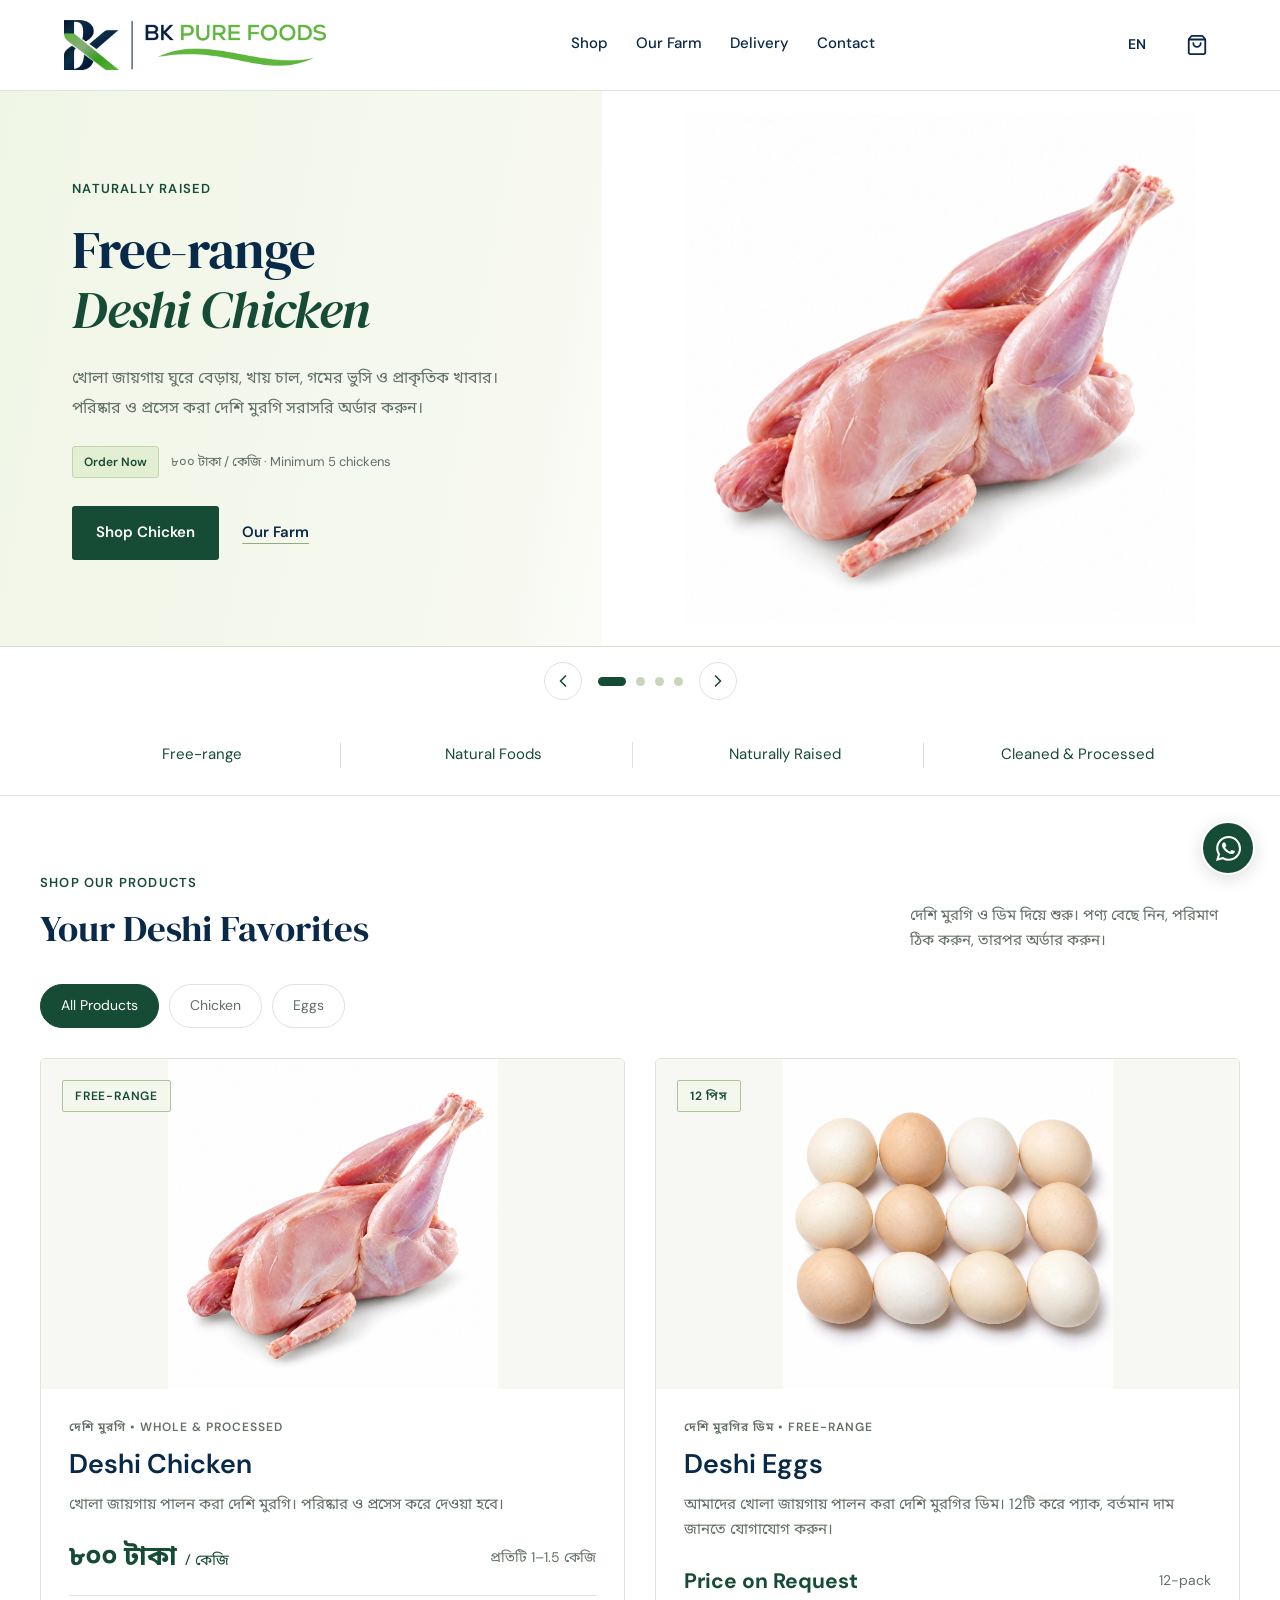
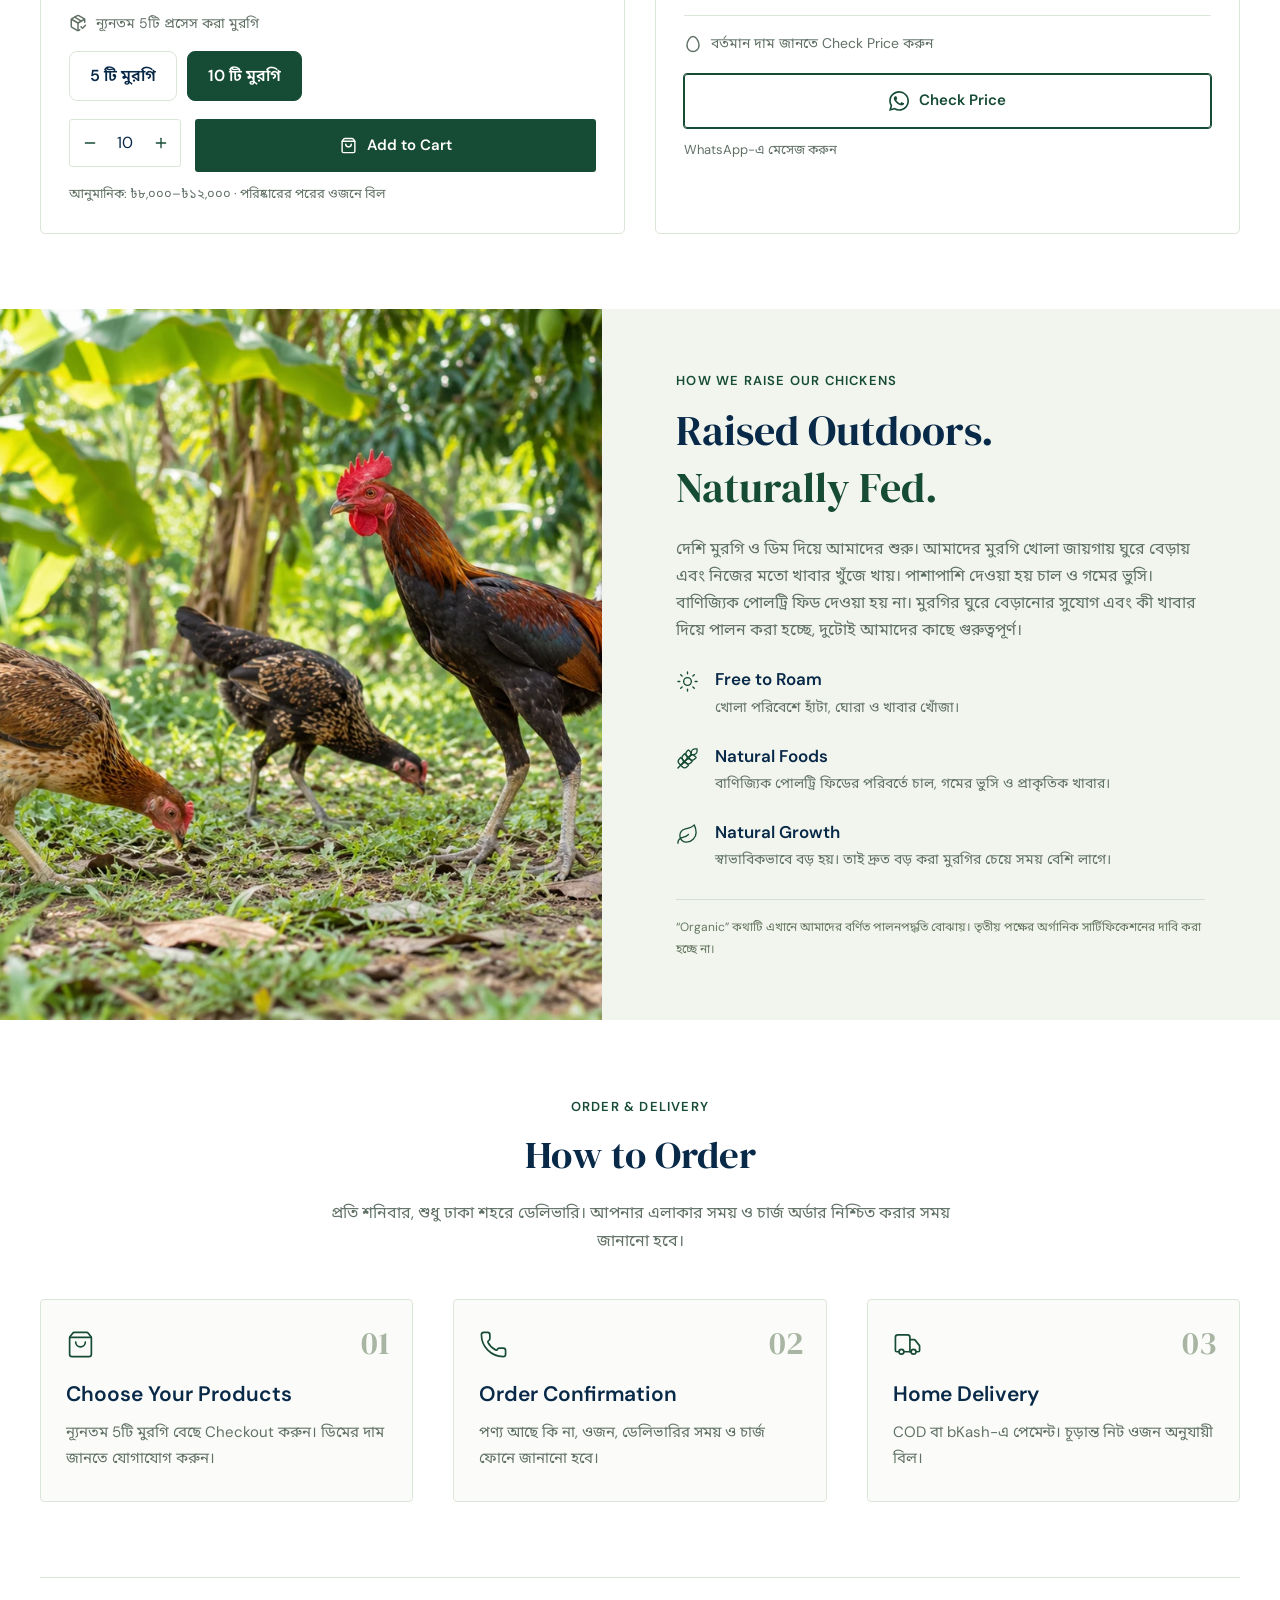
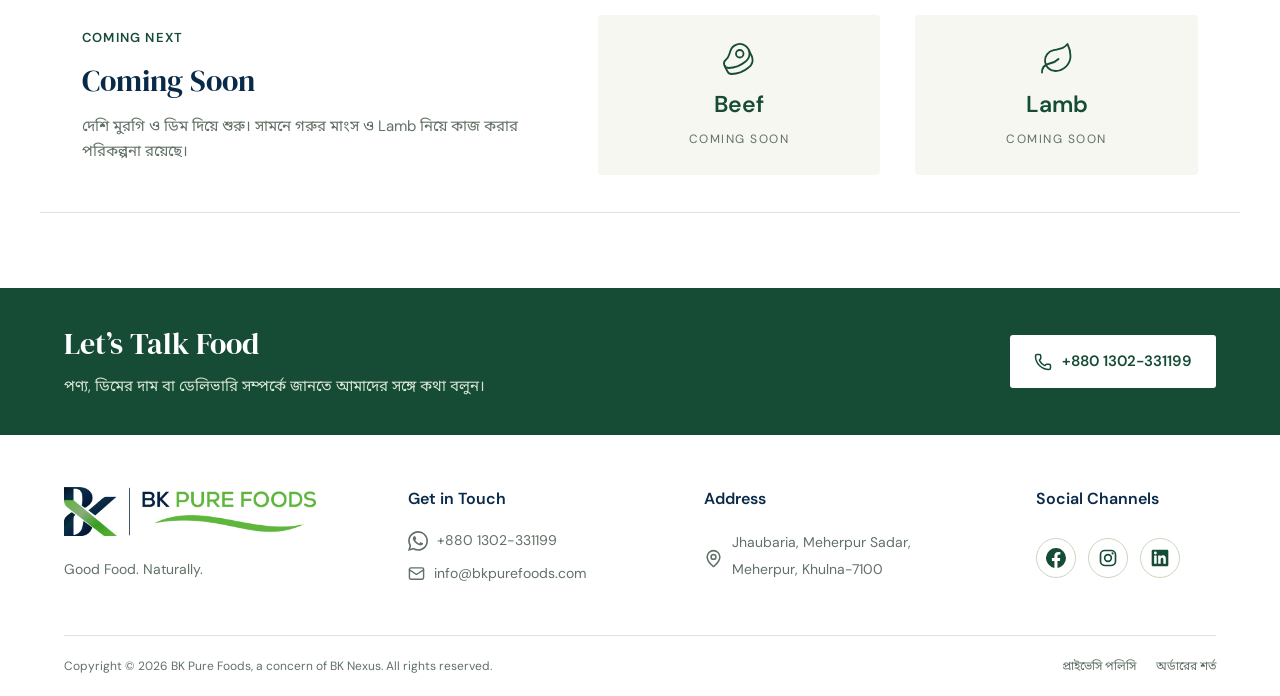
==== commit 1196e696: "Add files via upload" ====
--- a/index.html
+++ b/index.html
@@ -1,2 +1,2 @@
 <!doctype html>
-<html lang="bn"><head><meta charset="utf-8"><meta name="viewport" content="width=device-width, initial-scale=1"><title>BK Pure Foods | Free-range Deshi Chicken & Eggs</title><meta name="description" content="Free-range দেশি মুরগি ও ডিম। প্রতি শনিবার, শুধু ঢাকা শহরে ডেলিভারি।"><link rel="icon" href="./favicon.png"><link rel="stylesheet" href="./assets/styles.css"><script defer src="./assets/app.js"></script></head><body data-page="index"><div id="root"><header class="header"><div class="header-inner"><a href="./index.html" aria-label="BK Pure Foods home" class="brand"><img src="./images/logo.png" alt="BK Pure Foods" width="1600" height="310"/></a><nav class="nav" aria-label="প্রধান মেনু"><a href="./index.html#shop">Shop</a><a href="./index.html#story">Our Farm</a><a href="./index.html#delivery">Delivery</a><a href="./index.html#contact">Contact</a></nav><div class="header-actions"><button class="language" aria-label="Switch language">EN</button><button class="icon-button cart-button" aria-label="কার্ট খুলুন"><svg xmlns="http://www.w3.org/2000/svg" width="22" height="22" viewBox="0 0 24 24" fill="none" stroke="currentColor" stroke-width="2" stroke-linecap="round" stroke-linejoin="round" class="lucide lucide-shopping-bag" aria-hidden="true"><path d="M16 10a4 4 0 0 1-8 0"></path><path d="M3.103 6.034h17.794"></path><path d="M3.4 5.467a2 2 0 0 0-.4 1.2V20a2 2 0 0 0 2 2h14a2 2 0 0 0 2-2V6.667a2 2 0 0 0-.4-1.2l-2-2.667A2 2 0 0 0 17 2H7a2 2 0 0 0-1.6.8z"></path></svg></button><button class="icon-button menu-button" aria-label="Toggle menu" aria-expanded="false"><svg xmlns="http://www.w3.org/2000/svg" width="24" height="24" viewBox="0 0 24 24" fill="none" stroke="currentColor" stroke-width="2" stroke-linecap="round" stroke-linejoin="round" class="lucide lucide-menu" aria-hidden="true"><path d="M4 5h16"></path><path d="M4 12h16"></path><path d="M4 19h16"></path></svg></button></div></div></header><main><div class="relative promo-carousel" role="region" aria-roledescription="carousel" data-slot="carousel" aria-label="Featured products"><div class="overflow-hidden" data-slot="carousel-content"><div class="flex -ml-4 promo-track" aria-live="off"><div role="group" aria-roledescription="slide" data-slot="carousel-item" class="min-w-0 shrink-0 grow-0 basis-full pl-4 promo-item" aria-label="1 of 4: Chicken" aria-hidden="false"><article class="promo-banner promo-chicken"><div class="promo-copy"><span class="eyebrow">NATURALLY RAISED</span><h1 class="promo-title">Free-range<br/><em>Deshi Chicken</em></h1><p>খোলা জায়গায় ঘুরে বেড়ায়, খায় চাল, গমের ভুসি ও প্রাকৃতিক খাবার। পরিষ্কার ও প্রসেস করা দেশি মুরগি সরাসরি অর্ডার করুন।</p><div class="promo-status"><span class="status-badge">Order Now</span><span>৳৮০০ / kg · Minimum 10 chickens</span></div><div class="hero-buttons"><a tabindex="0" class="button primary" href="#shop">Shop Chicken</a><a tabindex="0" class="text-link" href="#story">Our Farm</a></div></div><div class="promo-visual"><img src="./images/chicken-skin-off-v4.webp" alt="Whole processed deshi chicken" width="1600" height="1200" loading="eager" fetchPriority="high"/></div></article></div><div role="group" aria-roledescription="slide" data-slot="carousel-item" class="min-w-0 shrink-0 grow-0 basis-full pl-4 promo-item" aria-label="2 of 4: Eggs" aria-hidden="true"><article class="promo-banner promo-eggs"><div class="promo-copy"><span class="eyebrow">FROM DESHI HENS</span><h2 class="promo-title">Everyday goodness.<br/><em>Deshi Eggs</em></h2><p>আমাদের খোলা জায়গায় পালন করা দেশি মুরগির ডিম। 12 পিসের প্যাক। বর্তমান দাম জানতে Check Price-এ ক্লিক করুন।</p><div class="promo-status"><span class="status-badge">Price on Request</span><span>12 eggs per pack · Contact for price</span></div><div class="hero-buttons"><a tabindex="-1" class="button primary" href="https://wa.me/8801302331199?text=Hello%2C%20please%20share%20the%20current%20price%20of%20a%2012-pack%20of%20BK%20Pure%20Foods%20deshi%20eggs." target="_blank" rel="noopener noreferrer">Check Price</a><a tabindex="-1" class="text-link" href="#shop">View Eggs</a></div></div><div class="promo-visual"><img src="./images/eggs-deshi-v3.webp" alt="Illustrative deshi chicken eggs" width="1600" height="1200" loading="lazy" fetchPriority="auto"/></div></article></div><div role="group" aria-roledescription="slide" data-slot="carousel-item" class="min-w-0 shrink-0 grow-0 basis-full pl-4 promo-item" aria-label="3 of 4: Beef" aria-hidden="true"><article class="promo-banner promo-beef"><div class="promo-copy"><span class="eyebrow">OUR NEXT CHAPTER</span><h2 class="promo-title">Next on the menu.<br/><em>Beef</em></h2><p>আমাদের পণ্যের তালিকায় সামনে গরুর মাংস যোগ করার পরিকল্পনা আছে। এখনো অর্ডার নেওয়া হচ্ছে না।</p><div class="promo-status"><span class="status-badge coming">Coming Soon</span><span>Planned product · Not available to order</span></div><div class="hero-buttons"><a tabindex="-1" class="button primary" href="#upcoming">Explore Upcoming Products</a></div></div><div class="promo-visual"><img src="./images/beef-white-v2.webp" alt="Illustrative beef cuts for a planned product" width="1600" height="1200" loading="lazy" fetchPriority="auto"/></div></article></div><div role="group" aria-roledescription="slide" data-slot="carousel-item" class="min-w-0 shrink-0 grow-0 basis-full pl-4 promo-item" aria-label="4 of 4: Lamb" aria-hidden="true"><article class="promo-banner promo-lamb"><div class="promo-copy"><span class="eyebrow">OUR NEXT CHAPTER</span><h2 class="promo-title">Something special.<br/><em>Lamb</em></h2><p>দেশি মুরগি ও ডিমের পাশাপাশি ভবিষ্যতে Lamb নিয়ে কাজ করার পরিকল্পনা রয়েছে। নতুন আপডেট এখানে জানানো হবে।</p><div class="promo-status"><span class="status-badge coming">Coming Soon</span><span>Planned product · Not available to order</span></div><div class="hero-buttons"><a tabindex="-1" class="button primary" href="#upcoming">Explore Upcoming Products</a></div></div><div class="promo-visual"><img src="./images/lamb-white-v2.webp" alt="Illustrative lamb rack for a planned product" width="1600" height="1200" loading="lazy" fetchPriority="auto"/></div></article></div></div></div><div class="promo-controls"><button class="slide-arrow" aria-label="Previous slide"><svg xmlns="http://www.w3.org/2000/svg" width="20" height="20" viewBox="0 0 24 24" fill="none" stroke="currentColor" stroke-width="2" stroke-linecap="round" stroke-linejoin="round" class="lucide lucide-chevron-left" aria-hidden="true"><path d="m15 18-6-6 6-6"></path></svg></button><div class="slide-dots" role="group" aria-label="Choose featured product"><button class="slide-dot active" aria-label="Show Chicken" aria-pressed="true"></button><button class="slide-dot" aria-label="Show Eggs" aria-pressed="false"></button><button class="slide-dot" aria-label="Show Beef" aria-pressed="false"></button><button class="slide-dot" aria-label="Show Lamb" aria-pressed="false"></button></div><button class="slide-arrow" aria-label="Next slide"><svg xmlns="http://www.w3.org/2000/svg" width="20" height="20" viewBox="0 0 24 24" fill="none" stroke="currentColor" stroke-width="2" stroke-linecap="round" stroke-linejoin="round" class="lucide lucide-chevron-right" aria-hidden="true"><path d="m9 18 6-6-6-6"></path></svg></button></div></div><div class="promise-strip"><div><span>Free-range</span></div><div><span>Natural Foods</span></div><div><span>Naturally Raised</span></div><div><span>Cleaned &amp; Processed</span></div></div><section class="section shop-section" id="shop"><div class="section-heading"><div><span class="eyebrow">SHOP OUR PRODUCTS</span><h2>Your Deshi Favorites</h2></div><p>দেশি মুরগি ও ডিম দিয়ে শুরু। পণ্য বেছে নিন, পরিমাণ ঠিক করুন, তারপর অর্ডার করুন।</p></div><div class="filters" aria-label="Product categories"><button class="active" aria-pressed="true">All Products</button><button class="" aria-pressed="false">Chicken</button><button class="" aria-pressed="false">Eggs</button></div><div class="product-grid"><article class="product-card"><button class="product-photo" aria-label="দেশি মুরগির বিস্তারিত দেখুন"><img src="./images/chicken-skin-off-v4.webp" alt="গোটা প্রসেস করা দেশি মুরগি"/><span class="product-tag">FREE-RANGE</span><span class="photo-detail">View Details</span></button><div class="product-info"><div class="product-label">দেশি মুরগি • WHOLE &amp; PROCESSED</div><h3>Deshi Chicken</h3><p>খোলা জায়গায় পালন করা দেশি মুরগি। পরিষ্কার ও প্রসেস করে দেওয়া হবে।</p><div class="product-price"><strong>৳৮০০<small>/কেজি</small></strong><span>প্রতিটি 1–1.5 কেজি</span></div><div class="package-line"><svg xmlns="http://www.w3.org/2000/svg" width="18" height="18" viewBox="0 0 24 24" fill="none" stroke="currentColor" stroke-width="2" stroke-linecap="round" stroke-linejoin="round" class="lucide lucide-package-check" aria-hidden="true"><path d="M12 22V12"></path><path d="m16 17 2 2 4-4"></path><path d="M21 11.127V8a2 2 0 0 0-1-1.73l-7-4a2 2 0 0 0-2 0l-7 4A2 2 0 0 0 3 8v8a2 2 0 0 0 1 1.729l7 4a2 2 0 0 0 2 .001l1.32-.753"></path><path d="M3.29 7 12 12l8.71-5"></path><path d="m7.5 4.27 8.997 5.148"></path></svg>ন্যূনতম 10টি প্রসেস করা মুরগি</div><div class="product-bottom"><div class="quantity"><button aria-label="Decrease chicken quantity" disabled=""><svg xmlns="http://www.w3.org/2000/svg" width="16" height="16" viewBox="0 0 24 24" fill="none" stroke="currentColor" stroke-width="2" stroke-linecap="round" stroke-linejoin="round" class="lucide lucide-minus" aria-hidden="true"><path d="M5 12h14"></path></svg></button><span>10</span><button aria-label="Increase chicken quantity"><svg xmlns="http://www.w3.org/2000/svg" width="16" height="16" viewBox="0 0 24 24" fill="none" stroke="currentColor" stroke-width="2" stroke-linecap="round" stroke-linejoin="round" class="lucide lucide-plus" aria-hidden="true"><path d="M5 12h14"></path><path d="M12 5v14"></path></svg></button></div><button class="button primary"><svg xmlns="http://www.w3.org/2000/svg" width="17" height="17" viewBox="0 0 24 24" fill="none" stroke="currentColor" stroke-width="2" stroke-linecap="round" stroke-linejoin="round" class="lucide lucide-shopping-bag" aria-hidden="true"><path d="M16 10a4 4 0 0 1-8 0"></path><path d="M3.103 6.034h17.794"></path><path d="M3.4 5.467a2 2 0 0 0-.4 1.2V20a2 2 0 0 0 2 2h14a2 2 0 0 0 2-2V6.667a2 2 0 0 0-.4-1.2l-2-2.667A2 2 0 0 0 17 2H7a2 2 0 0 0-1.6.8z"></path></svg>Add to Cart</button></div><p class="price-note">আনুমানিক: ৳৮,০০০–৳১২,০০০ · পরিষ্কারের পরের ওজনে বিল</p></div></article><article class="product-card"><div class="product-photo"><img src="./images/eggs-deshi-v3.webp" alt="দেশি মুরগির ডিমের প্রতীকী ছবি"/><span class="product-tag">12 পিস</span></div><div class="product-info"><div class="product-label">দেশি মুরগির ডিম • FREE-RANGE</div><h3>Deshi Eggs</h3><p>আমাদের খোলা জায়গায় পালন করা দেশি মুরগির ডিম। 12টি করে প্যাক, বর্তমান দাম জানতে যোগাযোগ করুন।</p><div class="product-price"><strong class="quote-price">Price on Request</strong><span>12-pack</span></div><div class="package-line"><svg xmlns="http://www.w3.org/2000/svg" width="18" height="18" viewBox="0 0 24 24" fill="none" stroke="currentColor" stroke-width="2" stroke-linecap="round" stroke-linejoin="round" class="lucide lucide-egg" aria-hidden="true"><path d="M12 2C8 2 4 8 4 14a8 8 0 0 0 16 0c0-6-4-12-8-12"></path></svg>বর্তমান দাম জানতে Check Price করুন</div><a class="button outline full egg-contact" href="https://wa.me/8801302331199?text=BK%20Pure%20Foods-%E0%A6%8F%E0%A6%B0%2012%E0%A6%9F%E0%A6%BF%20%E0%A6%A6%E0%A7%87%E0%A6%B6%E0%A6%BF%20%E0%A6%A1%E0%A6%BF%E0%A6%AE%E0%A7%87%E0%A6%B0%20%E0%A6%AA%E0%A7%8D%E0%A6%AF%E0%A6%BE%E0%A6%95%E0%A7%87%E0%A6%B0%20%E0%A6%A6%E0%A6%BE%E0%A6%AE%20%E0%A6%9C%E0%A6%BE%E0%A6%A8%E0%A6%A4%E0%A7%87%20%E0%A6%9A%E0%A6%BE%E0%A6%87%E0%A5%A4" target="_blank" rel="noopener noreferrer"><svg viewBox="0 0 24 24" width="20" height="20" fill="currentColor" aria-hidden="true"><path d="M20.5 3.5A11.8 11.8 0 0 0 12.1 0C5.5 0 .2 5.3.2 11.8c0 2.1.6 4.2 1.6 6L0 24l6.4-1.7a11.8 11.8 0 0 0 5.7 1.5h.1c6.5 0 11.8-5.3 11.8-11.8 0-3.2-1.2-6.2-3.5-8.5ZM12.1 21.8c-1.8 0-3.5-.5-5-1.4l-.4-.2-3.8 1 1-3.7-.2-.4a9.8 9.8 0 0 1-1.5-5.3c0-5.4 4.4-9.8 9.9-9.8 2.6 0 5.1 1 7 2.9a9.8 9.8 0 0 1 2.9 7c0 5.5-4.4 9.9-9.9 9.9Zm5.4-7.4c-.3-.1-1.8-.9-2.1-1-.3-.1-.5-.1-.7.2-.2.3-.8 1-.9 1.2-.2.2-.3.2-.6.1-.3-.2-1.3-.5-2.5-1.6-.9-.8-1.6-1.8-1.8-2.1-.2-.3 0-.5.1-.6l.5-.6c.2-.2.2-.3.3-.5.1-.2.1-.4 0-.6l-.9-2.2c-.2-.6-.5-.5-.7-.5h-.6c-.2 0-.5.1-.8.4-.3.3-1 1-1 2.4s1 2.8 1.2 3c.1.2 2.1 3.2 5.1 4.5.7.3 1.3.5 1.7.6.7.2 1.4.2 1.9.1.6-.1 1.8-.7 2.1-1.4.3-.7.3-1.3.2-1.4-.1-.2-.3-.3-.6-.4Z"></path></svg>Check Price</a><p class="price-note">WhatsApp-এ মেসেজ করুন</p></div></article></div></section><section class="story-section" id="story"><div class="story-photo"><img src="./images/farm.webp" alt="মুক্ত পরিবেশে মুরগির চলাফেরা"/></div><div class="story-copy"><span class="eyebrow">HOW WE RAISE OUR CHICKENS</span><h2>Raised Outdoors.<br/><em>Naturally Fed.</em></h2><p>দেশি মুরগি ও ডিম দিয়ে আমাদের শুরু। আমাদের মুরগি খোলা জায়গায় ঘুরে বেড়ায় এবং নিজের মতো খাবার খুঁজে খায়। পাশাপাশি দেওয়া হয় চাল ও গমের ভুসি। বাণিজ্যিক পোলট্রি ফিড দেওয়া হয় না। মুরগির ঘুরে বেড়ানোর সুযোগ এবং কী খাবার দিয়ে পালন করা হচ্ছে, দুটোই আমাদের কাছে গুরুত্বপূর্ণ।</p><div class="story-point"><svg xmlns="http://www.w3.org/2000/svg" width="24" height="24" viewBox="0 0 24 24" fill="none" stroke="currentColor" stroke-width="2" stroke-linecap="round" stroke-linejoin="round" class="lucide lucide-sun" aria-hidden="true"><circle cx="12" cy="12" r="4"></circle><path d="M12 2v2"></path><path d="M12 20v2"></path><path d="m4.93 4.93 1.41 1.41"></path><path d="m17.66 17.66 1.41 1.41"></path><path d="M2 12h2"></path><path d="M20 12h2"></path><path d="m6.34 17.66-1.41 1.41"></path><path d="m19.07 4.93-1.41 1.41"></path></svg><div><h3>Free to Roam</h3><p>খোলা পরিবেশে হাঁটা, ঘোরা ও খাবার খোঁজা।</p></div></div><div class="story-point"><svg xmlns="http://www.w3.org/2000/svg" width="24" height="24" viewBox="0 0 24 24" fill="none" stroke="currentColor" stroke-width="2" stroke-linecap="round" stroke-linejoin="round" class="lucide lucide-wheat" aria-hidden="true"><path d="M2 22 16 8"></path><path d="M3.47 12.53 5 11l1.53 1.53a3.5 3.5 0 0 1 0 4.94L5 19l-1.53-1.53a3.5 3.5 0 0 1 0-4.94Z"></path><path d="M7.47 8.53 9 7l1.53 1.53a3.5 3.5 0 0 1 0 4.94L9 15l-1.53-1.53a3.5 3.5 0 0 1 0-4.94Z"></path><path d="M11.47 4.53 13 3l1.53 1.53a3.5 3.5 0 0 1 0 4.94L13 11l-1.53-1.53a3.5 3.5 0 0 1 0-4.94Z"></path><path d="M20 2h2v2a4 4 0 0 1-4 4h-2V6a4 4 0 0 1 4-4Z"></path><path d="M11.47 17.47 13 19l-1.53 1.53a3.5 3.5 0 0 1-4.94 0L5 19l1.53-1.53a3.5 3.5 0 0 1 4.94 0Z"></path><path d="M15.47 13.47 17 15l-1.53 1.53a3.5 3.5 0 0 1-4.94 0L9 15l1.53-1.53a3.5 3.5 0 0 1 4.94 0Z"></path><path d="M19.47 9.47 21 11l-1.53 1.53a3.5 3.5 0 0 1-4.94 0L13 11l1.53-1.53a3.5 3.5 0 0 1 4.94 0Z"></path></svg><div><h3>Natural Foods</h3><p>বাণিজ্যিক পোলট্রি ফিডের পরিবর্তে চাল, গমের ভুসি ও প্রাকৃতিক খাবার।</p></div></div><div class="story-point"><svg xmlns="http://www.w3.org/2000/svg" width="24" height="24" viewBox="0 0 24 24" fill="none" stroke="currentColor" stroke-width="2" stroke-linecap="round" stroke-linejoin="round" class="lucide lucide-leaf" aria-hidden="true"><path d="M11 20A7 7 0 0 1 9.8 6.1C15.5 5 17 4.48 19 2c1 2 2 4.18 2 8 0 5.5-4.78 10-10 10Z"></path><path d="M2 21c0-3 1.85-5.36 5.08-6C9.5 14.52 12 13 13 12"></path></svg><div><h3>Natural Growth</h3><p>স্বাভাবিকভাবে বড় হয়। তাই দ্রুত বড় করা মুরগির চেয়ে সময় বেশি লাগে।</p></div></div><p class="claim-note">“Organic” কথাটি এখানে আমাদের বর্ণিত পালনপদ্ধতি বোঝায়। তৃতীয় পক্ষের অর্গানিক সার্টিফিকেশনের দাবি করা হচ্ছে না।</p></div></section><section class="section delivery-section" id="delivery"><div class="delivery-heading"><span class="eyebrow">ORDER &amp; DELIVERY</span><h2>How to Order</h2><p>প্রতি শনিবার, শুধু ঢাকা শহরে ডেলিভারি। আপনার এলাকার সময় ও চার্জ অর্ডার নিশ্চিত করার সময় জানানো হবে।</p></div><div class="delivery-grid"><div><span>01</span><svg xmlns="http://www.w3.org/2000/svg" width="24" height="24" viewBox="0 0 24 24" fill="none" stroke="currentColor" stroke-width="2" stroke-linecap="round" stroke-linejoin="round" class="lucide lucide-shopping-bag" aria-hidden="true"><path d="M16 10a4 4 0 0 1-8 0"></path><path d="M3.103 6.034h17.794"></path><path d="M3.4 5.467a2 2 0 0 0-.4 1.2V20a2 2 0 0 0 2 2h14a2 2 0 0 0 2-2V6.667a2 2 0 0 0-.4-1.2l-2-2.667A2 2 0 0 0 17 2H7a2 2 0 0 0-1.6.8z"></path></svg><h3>Choose Your Products</h3><p>ন্যূনতম 10টি মুরগি বেছে Checkout করুন। ডিমের দাম জানতে যোগাযোগ করুন।</p></div><div><span>02</span><svg xmlns="http://www.w3.org/2000/svg" width="24" height="24" viewBox="0 0 24 24" fill="none" stroke="currentColor" stroke-width="2" stroke-linecap="round" stroke-linejoin="round" class="lucide lucide-phone" aria-hidden="true"><path d="M13.832 16.568a1 1 0 0 0 1.213-.303l.355-.465A2 2 0 0 1 17 15h3a2 2 0 0 1 2 2v3a2 2 0 0 1-2 2A18 18 0 0 1 2 4a2 2 0 0 1 2-2h3a2 2 0 0 1 2 2v3a2 2 0 0 1-.8 1.6l-.468.351a1 1 0 0 0-.292 1.233 14 14 0 0 0 6.392 6.384"></path></svg><h3>Order Confirmation</h3><p>পণ্য আছে কি না, ওজন, ডেলিভারির সময় ও চার্জ ফোনে জানানো হবে।</p></div><div><span>03</span><svg xmlns="http://www.w3.org/2000/svg" width="24" height="24" viewBox="0 0 24 24" fill="none" stroke="currentColor" stroke-width="2" stroke-linecap="round" stroke-linejoin="round" class="lucide lucide-truck" aria-hidden="true"><path d="M14 18V6a2 2 0 0 0-2-2H4a2 2 0 0 0-2 2v11a1 1 0 0 0 1 1h2"></path><path d="M15 18H9"></path><path d="M19 18h2a1 1 0 0 0 1-1v-3.65a1 1 0 0 0-.22-.624l-3.48-4.35A1 1 0 0 0 17.52 8H14"></path><circle cx="17" cy="18" r="2"></circle><circle cx="7" cy="18" r="2"></circle></svg><h3>Home Delivery</h3><p>COD বা bKash-এ পেমেন্ট। চূড়ান্ত নিট ওজন অনুযায়ী বিল।</p></div></div></section><section class="future-section" id="upcoming"><div><span class="eyebrow">COMING NEXT</span><h2>Coming Soon</h2><p>দেশি মুরগি ও ডিম দিয়ে শুরু। সামনে গরুর মাংস ও Lamb নিয়ে কাজ করার পরিকল্পনা রয়েছে।</p></div><div class="future-card"><svg xmlns="http://www.w3.org/2000/svg" width="36" height="36" viewBox="0 0 24 24" fill="none" stroke="currentColor" stroke-width="2" stroke-linecap="round" stroke-linejoin="round" class="lucide lucide-beef" aria-hidden="true"><path d="M16.4 13.7A6.5 6.5 0 1 0 6.28 6.6c-1.1 3.13-.78 3.9-3.18 6.08A3 3 0 0 0 5 18c4 0 8.4-1.8 11.4-4.3"></path><path d="m18.5 6 2.19 4.5a6.48 6.48 0 0 1-2.29 7.2C15.4 20.2 11 22 7 22a3 3 0 0 1-2.68-1.66L2.4 16.5"></path><circle cx="12.5" cy="8.5" r="2.5"></circle></svg><h3>Beef</h3><span>COMING SOON</span></div><div class="future-card"><svg xmlns="http://www.w3.org/2000/svg" width="36" height="36" viewBox="0 0 24 24" fill="none" stroke="currentColor" stroke-width="2" stroke-linecap="round" stroke-linejoin="round" class="lucide lucide-leaf" aria-hidden="true"><path d="M11 20A7 7 0 0 1 9.8 6.1C15.5 5 17 4.48 19 2c1 2 2 4.18 2 8 0 5.5-4.78 10-10 10Z"></path><path d="M2 21c0-3 1.85-5.36 5.08-6C9.5 14.52 12 13 13 12"></path></svg><h3>Lamb</h3><span>COMING SOON</span></div></section><section class="contact-ribbon"><div><h2>Let’s Talk Food</h2><p>পণ্য, ডিমের দাম বা ডেলিভারি সম্পর্কে জানতে আমাদের সঙ্গে কথা বলুন।</p></div><a href="tel:+8801302331199" class="button light"><svg xmlns="http://www.w3.org/2000/svg" width="18" height="18" viewBox="0 0 24 24" fill="none" stroke="currentColor" stroke-width="2" stroke-linecap="round" stroke-linejoin="round" class="lucide lucide-phone" aria-hidden="true"><path d="M13.832 16.568a1 1 0 0 0 1.213-.303l.355-.465A2 2 0 0 1 17 15h3a2 2 0 0 1 2 2v3a2 2 0 0 1-2 2A18 18 0 0 1 2 4a2 2 0 0 1 2-2h3a2 2 0 0 1 2 2v3a2 2 0 0 1-.8 1.6l-.468.351a1 1 0 0 0-.292 1.233 14 14 0 0 0 6.392 6.384"></path></svg>+880 1302-331199</a></section></main><footer id="contact"><div class="footer-top"><div class="footer-brand"><img src="./images/logo.png" alt="BK Pure Foods"/><p>Good Food. Naturally.</p></div><div><h3>Get in Touch</h3><a href="https://wa.me/8801302331199" target="_blank" rel="noopener noreferrer" aria-label="Chat on WhatsApp: +880 1302-331199"><svg viewBox="0 0 24 24" width="20" height="20" fill="currentColor" aria-hidden="true"><path d="M20.5 3.5A11.8 11.8 0 0 0 12.1 0C5.5 0 .2 5.3.2 11.8c0 2.1.6 4.2 1.6 6L0 24l6.4-1.7a11.8 11.8 0 0 0 5.7 1.5h.1c6.5 0 11.8-5.3 11.8-11.8 0-3.2-1.2-6.2-3.5-8.5ZM12.1 21.8c-1.8 0-3.5-.5-5-1.4l-.4-.2-3.8 1 1-3.7-.2-.4a9.8 9.8 0 0 1-1.5-5.3c0-5.4 4.4-9.8 9.9-9.8 2.6 0 5.1 1 7 2.9a9.8 9.8 0 0 1 2.9 7c0 5.5-4.4 9.9-9.9 9.9Zm5.4-7.4c-.3-.1-1.8-.9-2.1-1-.3-.1-.5-.1-.7.2-.2.3-.8 1-.9 1.2-.2.2-.3.2-.6.1-.3-.2-1.3-.5-2.5-1.6-.9-.8-1.6-1.8-1.8-2.1-.2-.3 0-.5.1-.6l.5-.6c.2-.2.2-.3.3-.5.1-.2.1-.4 0-.6l-.9-2.2c-.2-.6-.5-.5-.7-.5h-.6c-.2 0-.5.1-.8.4-.3.3-1 1-1 2.4s1 2.8 1.2 3c.1.2 2.1 3.2 5.1 4.5.7.3 1.3.5 1.7.6.7.2 1.4.2 1.9.1.6-.1 1.8-.7 2.1-1.4.3-.7.3-1.3.2-1.4-.1-.2-.3-.3-.6-.4Z"></path></svg>+880 1302-331199</a><a href="mailto:info@bkpurefoods.com"><svg xmlns="http://www.w3.org/2000/svg" width="17" height="17" viewBox="0 0 24 24" fill="none" stroke="currentColor" stroke-width="2" stroke-linecap="round" stroke-linejoin="round" class="lucide lucide-mail" aria-hidden="true"><path d="m22 7-8.991 5.727a2 2 0 0 1-2.009 0L2 7"></path><rect x="2" y="4" width="20" height="16" rx="2"></rect></svg>info@bkpurefoods.com</a></div><div><h3>Address</h3><a class="address" href="https://share.google/g9g9R55w9zO2mrFkF" target="_blank" rel="noopener noreferrer"><svg xmlns="http://www.w3.org/2000/svg" width="19" height="19" viewBox="0 0 24 24" fill="none" stroke="currentColor" stroke-width="2" stroke-linecap="round" stroke-linejoin="round" class="lucide lucide-map-pin" aria-hidden="true"><path d="M20 10c0 4.993-5.539 10.193-7.399 11.799a1 1 0 0 1-1.202 0C9.539 20.193 4 14.993 4 10a8 8 0 0 1 16 0"></path><circle cx="12" cy="10" r="3"></circle></svg><span>Jhaubaria, Meherpur Sadar,<br/>Meherpur, Khulna-7100</span></a></div><div><h3>Social Channels</h3><div class="social-links"><a href="https://web.facebook.com/BKPureFoods/" target="_blank" rel="noopener noreferrer" aria-label="Facebook"><svg viewBox="0 0 24 24" width="20" height="20" fill="currentColor" aria-hidden="true"><path d="M24 12a12 12 0 1 0-13.9 11.9v-8.4h-3V12h3V9.4c0-3 1.8-4.7 4.5-4.7 1.3 0 2.7.2 2.7.2v3h-1.5c-1.5 0-2 .9-2 1.9V12h3.3l-.5 3.5h-2.8v8.4A12 12 0 0 0 24 12Z"></path></svg></a><a href="https://www.instagram.com/bkpurefoods" target="_blank" rel="noopener noreferrer" aria-label="Instagram"><svg viewBox="0 0 24 24" width="20" height="20" fill="currentColor" aria-hidden="true"><rect x="3" y="3" width="18" height="18" rx="5" fill="none" stroke="currentColor" stroke-width="2"></rect><circle cx="12" cy="12" r="4" fill="none" stroke="currentColor" stroke-width="2"></circle><circle cx="17.5" cy="6.5" r="1.3"></circle></svg></a><a href="https://www.linkedin.com/company/bk-pure-foods" target="_blank" rel="noopener noreferrer" aria-label="LinkedIn"><svg viewBox="0 0 24 24" width="20" height="20" fill="currentColor" aria-hidden="true"><path d="M20.5 2h-17A1.5 1.5 0 0 0 2 3.5v17A1.5 1.5 0 0 0 3.5 22h17a1.5 1.5 0 0 0 1.5-1.5v-17A1.5 1.5 0 0 0 20.5 2ZM8 19H5V9h3ZM6.5 7.7a1.7 1.7 0 1 1 0-3.4 1.7 1.7 0 0 1 0 3.4ZM19 19h-3v-5.4c0-1.3-.5-2-1.5-2-1.1 0-1.7.8-1.7 2V19h-3V9h2.9v1.4c.5-1 1.5-1.7 2.9-1.7 2.3 0 3.4 1.5 3.4 4.4Z"></path></svg></a></div></div></div><div class="footer-bottom"><span>Copyright © 2026 BK Pure Foods, a concern of BK Nexus. All rights reserved.</span><div><a href="./privacy.html">প্রাইভেসি পলিসি</a><a href="./terms.html">অর্ডারের শর্ত</a></div></div></footer><a class="floating-whatsapp" href="https://wa.me/8801302331199" target="_blank" rel="noopener noreferrer" aria-label="WhatsApp-এ কথা বলুন"><svg viewBox="0 0 24 24" width="25" height="25" fill="currentColor" aria-hidden="true"><path d="M20.5 3.5A11.8 11.8 0 0 0 12.1 0C5.5 0 .2 5.3.2 11.8c0 2.1.6 4.2 1.6 6L0 24l6.4-1.7a11.8 11.8 0 0 0 5.7 1.5h.1c6.5 0 11.8-5.3 11.8-11.8 0-3.2-1.2-6.2-3.5-8.5ZM12.1 21.8c-1.8 0-3.5-.5-5-1.4l-.4-.2-3.8 1 1-3.7-.2-.4a9.8 9.8 0 0 1-1.5-5.3c0-5.4 4.4-9.8 9.9-9.8 2.6 0 5.1 1 7 2.9a9.8 9.8 0 0 1 2.9 7c0 5.5-4.4 9.9-9.9 9.9Zm5.4-7.4c-.3-.1-1.8-.9-2.1-1-.3-.1-.5-.1-.7.2-.2.3-.8 1-.9 1.2-.2.2-.3.2-.6.1-.3-.2-1.3-.5-2.5-1.6-.9-.8-1.6-1.8-1.8-2.1-.2-.3 0-.5.1-.6l.5-.6c.2-.2.2-.3.3-.5.1-.2.1-.4 0-.6l-.9-2.2c-.2-.6-.5-.5-.7-.5h-.6c-.2 0-.5.1-.8.4-.3.3-1 1-1 2.4s1 2.8 1.2 3c.1.2 2.1 3.2 5.1 4.5.7.3 1.3.5 1.7.6.7.2 1.4.2 1.9.1.6-.1 1.8-.7 2.1-1.4.3-.7.3-1.3.2-1.4-.1-.2-.3-.3-.6-.4Z"></path></svg></a></div><noscript>Cart ও slider ব্যবহার করতে JavaScript চালু করুন। অর্ডারের জন্য WhatsApp: +880 1302-331199।</noscript></body></html>+<html lang="bn"><head><meta charset="utf-8"><meta name="viewport" content="width=device-width, initial-scale=1"><title>BK Pure Foods | Free-range Deshi Chicken & Eggs</title><meta name="description" content="Free-range দেশি মুরগি ও ডিম। প্রতি শনিবার, শুধু ঢাকা শহরে ডেলিভারি।"><link rel="icon" href="./favicon.png"><link rel="stylesheet" href="./assets/styles.css"><script defer src="./assets/app.js"></script></head><body data-page="index"><div id="root"><header class="header"><div class="header-inner"><a href="./index.html" aria-label="BK Pure Foods home" class="brand"><img src="./images/logo.png" alt="BK Pure Foods" width="1600" height="310"/></a><nav class="nav" aria-label="প্রধান মেনু"><a href="./index.html#shop">Shop</a><a href="./index.html#story">Our Farm</a><a href="./index.html#delivery">Delivery</a><a href="./index.html#contact">Contact</a></nav><div class="header-actions"><button class="language" aria-label="Switch language">EN</button><button class="icon-button cart-button" aria-label="কার্ট খুলুন"><svg xmlns="http://www.w3.org/2000/svg" width="22" height="22" viewBox="0 0 24 24" fill="none" stroke="currentColor" stroke-width="2" stroke-linecap="round" stroke-linejoin="round" class="lucide lucide-shopping-bag" aria-hidden="true"><path d="M16 10a4 4 0 0 1-8 0"></path><path d="M3.103 6.034h17.794"></path><path d="M3.4 5.467a2 2 0 0 0-.4 1.2V20a2 2 0 0 0 2 2h14a2 2 0 0 0 2-2V6.667a2 2 0 0 0-.4-1.2l-2-2.667A2 2 0 0 0 17 2H7a2 2 0 0 0-1.6.8z"></path></svg></button><button class="icon-button menu-button" aria-label="Toggle menu" aria-expanded="false"><svg xmlns="http://www.w3.org/2000/svg" width="24" height="24" viewBox="0 0 24 24" fill="none" stroke="currentColor" stroke-width="2" stroke-linecap="round" stroke-linejoin="round" class="lucide lucide-menu" aria-hidden="true"><path d="M4 5h16"></path><path d="M4 12h16"></path><path d="M4 19h16"></path></svg></button></div></div></header><main><div class="relative promo-carousel" role="region" aria-roledescription="carousel" data-slot="carousel" aria-label="Featured products"><div class="overflow-hidden" data-slot="carousel-content"><div class="flex -ml-4 promo-track" aria-live="off"><div role="group" aria-roledescription="slide" data-slot="carousel-item" class="min-w-0 shrink-0 grow-0 basis-full pl-4 promo-item" aria-label="1 of 4: Chicken" aria-hidden="false"><article class="promo-banner promo-chicken"><div class="promo-copy"><span class="eyebrow">NATURALLY RAISED</span><h1 class="promo-title">Free-range<br/><em>Deshi Chicken</em></h1><p>খোলা জায়গায় ঘুরে বেড়ায়, খায় চাল, গমের ভুসি ও প্রাকৃতিক খাবার। পরিষ্কার ও প্রসেস করা দেশি মুরগি সরাসরি অর্ডার করুন।</p><div class="promo-status"><span class="status-badge">Order Now</span><span>৮০০ টাকা / কেজি · Minimum 5 chickens</span></div><div class="hero-buttons"><a tabindex="0" class="button primary" href="#shop">Shop Chicken</a><a tabindex="0" class="text-link" href="#story">Our Farm</a></div></div><div class="promo-visual"><img src="./images/chicken-skin-off-v4.webp" alt="Whole processed deshi chicken" width="1600" height="1200" loading="eager" fetchPriority="high"/></div></article></div><div role="group" aria-roledescription="slide" data-slot="carousel-item" class="min-w-0 shrink-0 grow-0 basis-full pl-4 promo-item" aria-label="2 of 4: Eggs" aria-hidden="true"><article class="promo-banner promo-eggs"><div class="promo-copy"><span class="eyebrow">FROM DESHI HENS</span><h2 class="promo-title">Everyday goodness.<br/><em>Deshi Eggs</em></h2><p>আমাদের খোলা জায়গায় পালন করা দেশি মুরগির ডিম। 12 পিসের প্যাক। বর্তমান দাম জানতে Check Price-এ ক্লিক করুন।</p><div class="promo-status"><span class="status-badge">Price on Request</span><span>12 eggs per pack · Contact for price</span></div><div class="hero-buttons"><a tabindex="-1" class="button primary" href="https://wa.me/8801302331199?text=Hello%2C%20please%20share%20the%20current%20price%20of%20a%2012-pack%20of%20BK%20Pure%20Foods%20deshi%20eggs." target="_blank" rel="noopener noreferrer">Check Price</a><a tabindex="-1" class="text-link" href="#shop">View Eggs</a></div></div><div class="promo-visual"><img src="./images/eggs-deshi-v3.webp" alt="Illustrative deshi chicken eggs" width="1600" height="1200" loading="lazy" fetchPriority="auto"/></div></article></div><div role="group" aria-roledescription="slide" data-slot="carousel-item" class="min-w-0 shrink-0 grow-0 basis-full pl-4 promo-item" aria-label="3 of 4: Beef" aria-hidden="true"><article class="promo-banner promo-beef"><div class="promo-copy"><span class="eyebrow">OUR NEXT CHAPTER</span><h2 class="promo-title">Next on the menu.<br/><em>Beef</em></h2><p>আমাদের পণ্যের তালিকায় সামনে গরুর মাংস যোগ করার পরিকল্পনা আছে। এখনো অর্ডার নেওয়া হচ্ছে না।</p><div class="promo-status"><span class="status-badge coming">Coming Soon</span><span>Planned product · Not available to order</span></div><div class="hero-buttons"><a tabindex="-1" class="button primary" href="#upcoming">Explore Upcoming Products</a></div></div><div class="promo-visual"><img src="./images/beef-white-v2.webp" alt="Illustrative beef cuts for a planned product" width="1600" height="1200" loading="lazy" fetchPriority="auto"/></div></article></div><div role="group" aria-roledescription="slide" data-slot="carousel-item" class="min-w-0 shrink-0 grow-0 basis-full pl-4 promo-item" aria-label="4 of 4: Lamb" aria-hidden="true"><article class="promo-banner promo-lamb"><div class="promo-copy"><span class="eyebrow">OUR NEXT CHAPTER</span><h2 class="promo-title">Something special.<br/><em>Lamb</em></h2><p>দেশি মুরগি ও ডিমের পাশাপাশি ভবিষ্যতে Lamb নিয়ে কাজ করার পরিকল্পনা রয়েছে। নতুন আপডেট এখানে জানানো হবে।</p><div class="promo-status"><span class="status-badge coming">Coming Soon</span><span>Planned product · Not available to order</span></div><div class="hero-buttons"><a tabindex="-1" class="button primary" href="#upcoming">Explore Upcoming Products</a></div></div><div class="promo-visual"><img src="./images/lamb-white-v2.webp" alt="Illustrative lamb rack for a planned product" width="1600" height="1200" loading="lazy" fetchPriority="auto"/></div></article></div></div></div><div class="promo-controls"><button class="slide-arrow" aria-label="Previous slide"><svg xmlns="http://www.w3.org/2000/svg" width="20" height="20" viewBox="0 0 24 24" fill="none" stroke="currentColor" stroke-width="2" stroke-linecap="round" stroke-linejoin="round" class="lucide lucide-chevron-left" aria-hidden="true"><path d="m15 18-6-6 6-6"></path></svg></button><div class="slide-dots" role="group" aria-label="Choose featured product"><button class="slide-dot active" aria-label="Show Chicken" aria-pressed="true"></button><button class="slide-dot" aria-label="Show Eggs" aria-pressed="false"></button><button class="slide-dot" aria-label="Show Beef" aria-pressed="false"></button><button class="slide-dot" aria-label="Show Lamb" aria-pressed="false"></button></div><button class="slide-arrow" aria-label="Next slide"><svg xmlns="http://www.w3.org/2000/svg" width="20" height="20" viewBox="0 0 24 24" fill="none" stroke="currentColor" stroke-width="2" stroke-linecap="round" stroke-linejoin="round" class="lucide lucide-chevron-right" aria-hidden="true"><path d="m9 18 6-6-6-6"></path></svg></button></div></div><div class="promise-strip"><div><span>Free-range</span></div><div><span>Natural Foods</span></div><div><span>Naturally Raised</span></div><div><span>Cleaned &amp; Processed</span></div></div><section class="section shop-section" id="shop"><div class="section-heading"><div><span class="eyebrow">SHOP OUR PRODUCTS</span><h2>Your Deshi Favorites</h2></div><p>দেশি মুরগি ও ডিম দিয়ে শুরু। পণ্য বেছে নিন, পরিমাণ ঠিক করুন, তারপর অর্ডার করুন।</p></div><div class="filters" aria-label="Product categories"><button class="active" aria-pressed="true">All Products</button><button class="" aria-pressed="false">Chicken</button><button class="" aria-pressed="false">Eggs</button></div><div class="product-grid"><article class="product-card"><button class="product-photo" aria-label="দেশি মুরগির বিস্তারিত দেখুন"><img src="./images/chicken-skin-off-v4.webp" alt="গোটা প্রসেস করা দেশি মুরগি"/><span class="product-tag">FREE-RANGE</span><span class="photo-detail">View Details</span></button><div class="product-info"><div class="product-label">দেশি মুরগি • WHOLE &amp; PROCESSED</div><h3>Deshi Chicken</h3><p>খোলা জায়গায় পালন করা দেশি মুরগি। পরিষ্কার ও প্রসেস করে দেওয়া হবে।</p><div class="product-price"><strong class="chicken-rate" lang="bn">৮০০ টাকা<small> / কেজি</small></strong><span>প্রতিটি 1–1.5 কেজি</span></div><div class="package-line"><svg xmlns="http://www.w3.org/2000/svg" width="18" height="18" viewBox="0 0 24 24" fill="none" stroke="currentColor" stroke-width="2" stroke-linecap="round" stroke-linejoin="round" class="lucide lucide-package-check" aria-hidden="true"><path d="M12 22V12"></path><path d="m16 17 2 2 4-4"></path><path d="M21 11.127V8a2 2 0 0 0-1-1.73l-7-4a2 2 0 0 0-2 0l-7 4A2 2 0 0 0 3 8v8a2 2 0 0 0 1 1.729l7 4a2 2 0 0 0 2 .001l1.32-.753"></path><path d="M3.29 7 12 12l8.71-5"></path><path d="m7.5 4.27 8.997 5.148"></path></svg>ন্যূনতম 5টি প্রসেস করা মুরগি</div><div class="chicken-pack-options" role="group" aria-label="মুরগির পরিমাণ বেছে নিন"><button type="button" aria-pressed="false">5 টি মুরগি</button><button type="button" class="selected" aria-pressed="true">10 টি মুরগি</button></div><div class="product-bottom"><div class="quantity"><button aria-label="Decrease chicken quantity"><svg xmlns="http://www.w3.org/2000/svg" width="16" height="16" viewBox="0 0 24 24" fill="none" stroke="currentColor" stroke-width="2" stroke-linecap="round" stroke-linejoin="round" class="lucide lucide-minus" aria-hidden="true"><path d="M5 12h14"></path></svg></button><span>10</span><button aria-label="Increase chicken quantity"><svg xmlns="http://www.w3.org/2000/svg" width="16" height="16" viewBox="0 0 24 24" fill="none" stroke="currentColor" stroke-width="2" stroke-linecap="round" stroke-linejoin="round" class="lucide lucide-plus" aria-hidden="true"><path d="M5 12h14"></path><path d="M12 5v14"></path></svg></button></div><button class="button primary"><svg xmlns="http://www.w3.org/2000/svg" width="17" height="17" viewBox="0 0 24 24" fill="none" stroke="currentColor" stroke-width="2" stroke-linecap="round" stroke-linejoin="round" class="lucide lucide-shopping-bag" aria-hidden="true"><path d="M16 10a4 4 0 0 1-8 0"></path><path d="M3.103 6.034h17.794"></path><path d="M3.4 5.467a2 2 0 0 0-.4 1.2V20a2 2 0 0 0 2 2h14a2 2 0 0 0 2-2V6.667a2 2 0 0 0-.4-1.2l-2-2.667A2 2 0 0 0 17 2H7a2 2 0 0 0-1.6.8z"></path></svg>Add to Cart</button></div><p class="price-note">আনুমানিক: ৳৮,০০০–৳১২,০০০ · পরিষ্কারের পরের ওজনে বিল</p></div></article><article class="product-card"><div class="product-photo"><img src="./images/eggs-deshi-v3.webp" alt="দেশি মুরগির ডিমের প্রতীকী ছবি"/><span class="product-tag">12 পিস</span></div><div class="product-info"><div class="product-label">দেশি মুরগির ডিম • FREE-RANGE</div><h3>Deshi Eggs</h3><p>আমাদের খোলা জায়গায় পালন করা দেশি মুরগির ডিম। 12টি করে প্যাক, বর্তমান দাম জানতে যোগাযোগ করুন।</p><div class="product-price"><strong class="quote-price">Price on Request</strong><span>12-pack</span></div><div class="package-line"><svg xmlns="http://www.w3.org/2000/svg" width="18" height="18" viewBox="0 0 24 24" fill="none" stroke="currentColor" stroke-width="2" stroke-linecap="round" stroke-linejoin="round" class="lucide lucide-egg" aria-hidden="true"><path d="M12 2C8 2 4 8 4 14a8 8 0 0 0 16 0c0-6-4-12-8-12"></path></svg>বর্তমান দাম জানতে Check Price করুন</div><a class="button outline full egg-contact" href="https://wa.me/8801302331199?text=BK%20Pure%20Foods-%E0%A6%8F%E0%A6%B0%2012%E0%A6%9F%E0%A6%BF%20%E0%A6%A6%E0%A7%87%E0%A6%B6%E0%A6%BF%20%E0%A6%A1%E0%A6%BF%E0%A6%AE%E0%A7%87%E0%A6%B0%20%E0%A6%AA%E0%A7%8D%E0%A6%AF%E0%A6%BE%E0%A6%95%E0%A7%87%E0%A6%B0%20%E0%A6%A6%E0%A6%BE%E0%A6%AE%20%E0%A6%9C%E0%A6%BE%E0%A6%A8%E0%A6%A4%E0%A7%87%20%E0%A6%9A%E0%A6%BE%E0%A6%87%E0%A5%A4" target="_blank" rel="noopener noreferrer"><svg viewBox="0 0 24 24" width="20" height="20" fill="currentColor" aria-hidden="true"><path d="M20.5 3.5A11.8 11.8 0 0 0 12.1 0C5.5 0 .2 5.3.2 11.8c0 2.1.6 4.2 1.6 6L0 24l6.4-1.7a11.8 11.8 0 0 0 5.7 1.5h.1c6.5 0 11.8-5.3 11.8-11.8 0-3.2-1.2-6.2-3.5-8.5ZM12.1 21.8c-1.8 0-3.5-.5-5-1.4l-.4-.2-3.8 1 1-3.7-.2-.4a9.8 9.8 0 0 1-1.5-5.3c0-5.4 4.4-9.8 9.9-9.8 2.6 0 5.1 1 7 2.9a9.8 9.8 0 0 1 2.9 7c0 5.5-4.4 9.9-9.9 9.9Zm5.4-7.4c-.3-.1-1.8-.9-2.1-1-.3-.1-.5-.1-.7.2-.2.3-.8 1-.9 1.2-.2.2-.3.2-.6.1-.3-.2-1.3-.5-2.5-1.6-.9-.8-1.6-1.8-1.8-2.1-.2-.3 0-.5.1-.6l.5-.6c.2-.2.2-.3.3-.5.1-.2.1-.4 0-.6l-.9-2.2c-.2-.6-.5-.5-.7-.5h-.6c-.2 0-.5.1-.8.4-.3.3-1 1-1 2.4s1 2.8 1.2 3c.1.2 2.1 3.2 5.1 4.5.7.3 1.3.5 1.7.6.7.2 1.4.2 1.9.1.6-.1 1.8-.7 2.1-1.4.3-.7.3-1.3.2-1.4-.1-.2-.3-.3-.6-.4Z"></path></svg>Check Price</a><p class="price-note">WhatsApp-এ মেসেজ করুন</p></div></article></div></section><section class="story-section" id="story"><div class="story-photo"><img src="./images/farm.webp" alt="মুক্ত পরিবেশে মুরগির চলাফেরা"/></div><div class="story-copy"><span class="eyebrow">HOW WE RAISE OUR CHICKENS</span><h2>Raised Outdoors.<br/><em>Naturally Fed.</em></h2><p>দেশি মুরগি ও ডিম দিয়ে আমাদের শুরু। আমাদের মুরগি খোলা জায়গায় ঘুরে বেড়ায় এবং নিজের মতো খাবার খুঁজে খায়। পাশাপাশি দেওয়া হয় চাল ও গমের ভুসি। বাণিজ্যিক পোলট্রি ফিড দেওয়া হয় না। মুরগির ঘুরে বেড়ানোর সুযোগ এবং কী খাবার দিয়ে পালন করা হচ্ছে, দুটোই আমাদের কাছে গুরুত্বপূর্ণ।</p><div class="story-point"><svg xmlns="http://www.w3.org/2000/svg" width="24" height="24" viewBox="0 0 24 24" fill="none" stroke="currentColor" stroke-width="2" stroke-linecap="round" stroke-linejoin="round" class="lucide lucide-sun" aria-hidden="true"><circle cx="12" cy="12" r="4"></circle><path d="M12 2v2"></path><path d="M12 20v2"></path><path d="m4.93 4.93 1.41 1.41"></path><path d="m17.66 17.66 1.41 1.41"></path><path d="M2 12h2"></path><path d="M20 12h2"></path><path d="m6.34 17.66-1.41 1.41"></path><path d="m19.07 4.93-1.41 1.41"></path></svg><div><h3>Free to Roam</h3><p>খোলা পরিবেশে হাঁটা, ঘোরা ও খাবার খোঁজা।</p></div></div><div class="story-point"><svg xmlns="http://www.w3.org/2000/svg" width="24" height="24" viewBox="0 0 24 24" fill="none" stroke="currentColor" stroke-width="2" stroke-linecap="round" stroke-linejoin="round" class="lucide lucide-wheat" aria-hidden="true"><path d="M2 22 16 8"></path><path d="M3.47 12.53 5 11l1.53 1.53a3.5 3.5 0 0 1 0 4.94L5 19l-1.53-1.53a3.5 3.5 0 0 1 0-4.94Z"></path><path d="M7.47 8.53 9 7l1.53 1.53a3.5 3.5 0 0 1 0 4.94L9 15l-1.53-1.53a3.5 3.5 0 0 1 0-4.94Z"></path><path d="M11.47 4.53 13 3l1.53 1.53a3.5 3.5 0 0 1 0 4.94L13 11l-1.53-1.53a3.5 3.5 0 0 1 0-4.94Z"></path><path d="M20 2h2v2a4 4 0 0 1-4 4h-2V6a4 4 0 0 1 4-4Z"></path><path d="M11.47 17.47 13 19l-1.53 1.53a3.5 3.5 0 0 1-4.94 0L5 19l1.53-1.53a3.5 3.5 0 0 1 4.94 0Z"></path><path d="M15.47 13.47 17 15l-1.53 1.53a3.5 3.5 0 0 1-4.94 0L9 15l1.53-1.53a3.5 3.5 0 0 1 4.94 0Z"></path><path d="M19.47 9.47 21 11l-1.53 1.53a3.5 3.5 0 0 1-4.94 0L13 11l1.53-1.53a3.5 3.5 0 0 1 4.94 0Z"></path></svg><div><h3>Natural Foods</h3><p>বাণিজ্যিক পোলট্রি ফিডের পরিবর্তে চাল, গমের ভুসি ও প্রাকৃতিক খাবার।</p></div></div><div class="story-point"><svg xmlns="http://www.w3.org/2000/svg" width="24" height="24" viewBox="0 0 24 24" fill="none" stroke="currentColor" stroke-width="2" stroke-linecap="round" stroke-linejoin="round" class="lucide lucide-leaf" aria-hidden="true"><path d="M11 20A7 7 0 0 1 9.8 6.1C15.5 5 17 4.48 19 2c1 2 2 4.18 2 8 0 5.5-4.78 10-10 10Z"></path><path d="M2 21c0-3 1.85-5.36 5.08-6C9.5 14.52 12 13 13 12"></path></svg><div><h3>Natural Growth</h3><p>স্বাভাবিকভাবে বড় হয়। তাই দ্রুত বড় করা মুরগির চেয়ে সময় বেশি লাগে।</p></div></div><p class="claim-note">“Organic” কথাটি এখানে আমাদের বর্ণিত পালনপদ্ধতি বোঝায়। তৃতীয় পক্ষের অর্গানিক সার্টিফিকেশনের দাবি করা হচ্ছে না।</p></div></section><section class="section delivery-section" id="delivery"><div class="delivery-heading"><span class="eyebrow">ORDER &amp; DELIVERY</span><h2>How to Order</h2><p>প্রতি শনিবার, শুধু ঢাকা শহরে ডেলিভারি। আপনার এলাকার সময় ও চার্জ অর্ডার নিশ্চিত করার সময় জানানো হবে।</p></div><div class="delivery-grid"><div><span>01</span><svg xmlns="http://www.w3.org/2000/svg" width="24" height="24" viewBox="0 0 24 24" fill="none" stroke="currentColor" stroke-width="2" stroke-linecap="round" stroke-linejoin="round" class="lucide lucide-shopping-bag" aria-hidden="true"><path d="M16 10a4 4 0 0 1-8 0"></path><path d="M3.103 6.034h17.794"></path><path d="M3.4 5.467a2 2 0 0 0-.4 1.2V20a2 2 0 0 0 2 2h14a2 2 0 0 0 2-2V6.667a2 2 0 0 0-.4-1.2l-2-2.667A2 2 0 0 0 17 2H7a2 2 0 0 0-1.6.8z"></path></svg><h3>Choose Your Products</h3><p>ন্যূনতম 5টি মুরগি বেছে Checkout করুন। ডিমের দাম জানতে যোগাযোগ করুন।</p></div><div><span>02</span><svg xmlns="http://www.w3.org/2000/svg" width="24" height="24" viewBox="0 0 24 24" fill="none" stroke="currentColor" stroke-width="2" stroke-linecap="round" stroke-linejoin="round" class="lucide lucide-phone" aria-hidden="true"><path d="M13.832 16.568a1 1 0 0 0 1.213-.303l.355-.465A2 2 0 0 1 17 15h3a2 2 0 0 1 2 2v3a2 2 0 0 1-2 2A18 18 0 0 1 2 4a2 2 0 0 1 2-2h3a2 2 0 0 1 2 2v3a2 2 0 0 1-.8 1.6l-.468.351a1 1 0 0 0-.292 1.233 14 14 0 0 0 6.392 6.384"></path></svg><h3>Order Confirmation</h3><p>পণ্য আছে কি না, ওজন, ডেলিভারির সময় ও চার্জ ফোনে জানানো হবে।</p></div><div><span>03</span><svg xmlns="http://www.w3.org/2000/svg" width="24" height="24" viewBox="0 0 24 24" fill="none" stroke="currentColor" stroke-width="2" stroke-linecap="round" stroke-linejoin="round" class="lucide lucide-truck" aria-hidden="true"><path d="M14 18V6a2 2 0 0 0-2-2H4a2 2 0 0 0-2 2v11a1 1 0 0 0 1 1h2"></path><path d="M15 18H9"></path><path d="M19 18h2a1 1 0 0 0 1-1v-3.65a1 1 0 0 0-.22-.624l-3.48-4.35A1 1 0 0 0 17.52 8H14"></path><circle cx="17" cy="18" r="2"></circle><circle cx="7" cy="18" r="2"></circle></svg><h3>Home Delivery</h3><p>COD বা bKash-এ পেমেন্ট। চূড়ান্ত নিট ওজন অনুযায়ী বিল।</p></div></div></section><section class="future-section" id="upcoming"><div><span class="eyebrow">COMING NEXT</span><h2>Coming Soon</h2><p>দেশি মুরগি ও ডিম দিয়ে শুরু। সামনে গরুর মাংস ও Lamb নিয়ে কাজ করার পরিকল্পনা রয়েছে।</p></div><div class="future-card"><svg xmlns="http://www.w3.org/2000/svg" width="36" height="36" viewBox="0 0 24 24" fill="none" stroke="currentColor" stroke-width="2" stroke-linecap="round" stroke-linejoin="round" class="lucide lucide-beef" aria-hidden="true"><path d="M16.4 13.7A6.5 6.5 0 1 0 6.28 6.6c-1.1 3.13-.78 3.9-3.18 6.08A3 3 0 0 0 5 18c4 0 8.4-1.8 11.4-4.3"></path><path d="m18.5 6 2.19 4.5a6.48 6.48 0 0 1-2.29 7.2C15.4 20.2 11 22 7 22a3 3 0 0 1-2.68-1.66L2.4 16.5"></path><circle cx="12.5" cy="8.5" r="2.5"></circle></svg><h3>Beef</h3><span>COMING SOON</span></div><div class="future-card"><svg xmlns="http://www.w3.org/2000/svg" width="36" height="36" viewBox="0 0 24 24" fill="none" stroke="currentColor" stroke-width="2" stroke-linecap="round" stroke-linejoin="round" class="lucide lucide-leaf" aria-hidden="true"><path d="M11 20A7 7 0 0 1 9.8 6.1C15.5 5 17 4.48 19 2c1 2 2 4.18 2 8 0 5.5-4.78 10-10 10Z"></path><path d="M2 21c0-3 1.85-5.36 5.08-6C9.5 14.52 12 13 13 12"></path></svg><h3>Lamb</h3><span>COMING SOON</span></div></section><section class="contact-ribbon"><div><h2>Let’s Talk Food</h2><p>পণ্য, ডিমের দাম বা ডেলিভারি সম্পর্কে জানতে আমাদের সঙ্গে কথা বলুন।</p></div><a href="tel:+8801302331199" class="button light"><svg xmlns="http://www.w3.org/2000/svg" width="18" height="18" viewBox="0 0 24 24" fill="none" stroke="currentColor" stroke-width="2" stroke-linecap="round" stroke-linejoin="round" class="lucide lucide-phone" aria-hidden="true"><path d="M13.832 16.568a1 1 0 0 0 1.213-.303l.355-.465A2 2 0 0 1 17 15h3a2 2 0 0 1 2 2v3a2 2 0 0 1-2 2A18 18 0 0 1 2 4a2 2 0 0 1 2-2h3a2 2 0 0 1 2 2v3a2 2 0 0 1-.8 1.6l-.468.351a1 1 0 0 0-.292 1.233 14 14 0 0 0 6.392 6.384"></path></svg>+880 1302-331199</a></section></main><footer id="contact"><div class="footer-top"><div class="footer-brand"><img src="./images/logo.png" alt="BK Pure Foods"/><p>Good Food. Naturally.</p></div><div><h3>Get in Touch</h3><a href="https://wa.me/8801302331199" target="_blank" rel="noopener noreferrer" aria-label="Chat on WhatsApp: +880 1302-331199"><svg viewBox="0 0 24 24" width="20" height="20" fill="currentColor" aria-hidden="true"><path d="M20.5 3.5A11.8 11.8 0 0 0 12.1 0C5.5 0 .2 5.3.2 11.8c0 2.1.6 4.2 1.6 6L0 24l6.4-1.7a11.8 11.8 0 0 0 5.7 1.5h.1c6.5 0 11.8-5.3 11.8-11.8 0-3.2-1.2-6.2-3.5-8.5ZM12.1 21.8c-1.8 0-3.5-.5-5-1.4l-.4-.2-3.8 1 1-3.7-.2-.4a9.8 9.8 0 0 1-1.5-5.3c0-5.4 4.4-9.8 9.9-9.8 2.6 0 5.1 1 7 2.9a9.8 9.8 0 0 1 2.9 7c0 5.5-4.4 9.9-9.9 9.9Zm5.4-7.4c-.3-.1-1.8-.9-2.1-1-.3-.1-.5-.1-.7.2-.2.3-.8 1-.9 1.2-.2.2-.3.2-.6.1-.3-.2-1.3-.5-2.5-1.6-.9-.8-1.6-1.8-1.8-2.1-.2-.3 0-.5.1-.6l.5-.6c.2-.2.2-.3.3-.5.1-.2.1-.4 0-.6l-.9-2.2c-.2-.6-.5-.5-.7-.5h-.6c-.2 0-.5.1-.8.4-.3.3-1 1-1 2.4s1 2.8 1.2 3c.1.2 2.1 3.2 5.1 4.5.7.3 1.3.5 1.7.6.7.2 1.4.2 1.9.1.6-.1 1.8-.7 2.1-1.4.3-.7.3-1.3.2-1.4-.1-.2-.3-.3-.6-.4Z"></path></svg>+880 1302-331199</a><a href="mailto:info@bkpurefoods.com"><svg xmlns="http://www.w3.org/2000/svg" width="17" height="17" viewBox="0 0 24 24" fill="none" stroke="currentColor" stroke-width="2" stroke-linecap="round" stroke-linejoin="round" class="lucide lucide-mail" aria-hidden="true"><path d="m22 7-8.991 5.727a2 2 0 0 1-2.009 0L2 7"></path><rect x="2" y="4" width="20" height="16" rx="2"></rect></svg>info@bkpurefoods.com</a></div><div><h3>Address</h3><a class="address" href="https://share.google/g9g9R55w9zO2mrFkF" target="_blank" rel="noopener noreferrer"><svg xmlns="http://www.w3.org/2000/svg" width="19" height="19" viewBox="0 0 24 24" fill="none" stroke="currentColor" stroke-width="2" stroke-linecap="round" stroke-linejoin="round" class="lucide lucide-map-pin" aria-hidden="true"><path d="M20 10c0 4.993-5.539 10.193-7.399 11.799a1 1 0 0 1-1.202 0C9.539 20.193 4 14.993 4 10a8 8 0 0 1 16 0"></path><circle cx="12" cy="10" r="3"></circle></svg><span>Jhaubaria, Meherpur Sadar,<br/>Meherpur, Khulna-7100</span></a></div><div><h3>Social Channels</h3><div class="social-links"><a href="https://web.facebook.com/BKPureFoods/" target="_blank" rel="noopener noreferrer" aria-label="Facebook"><svg viewBox="0 0 24 24" width="20" height="20" fill="currentColor" aria-hidden="true"><path d="M24 12a12 12 0 1 0-13.9 11.9v-8.4h-3V12h3V9.4c0-3 1.8-4.7 4.5-4.7 1.3 0 2.7.2 2.7.2v3h-1.5c-1.5 0-2 .9-2 1.9V12h3.3l-.5 3.5h-2.8v8.4A12 12 0 0 0 24 12Z"></path></svg></a><a href="https://www.instagram.com/bkpurefoods" target="_blank" rel="noopener noreferrer" aria-label="Instagram"><svg viewBox="0 0 24 24" width="20" height="20" fill="currentColor" aria-hidden="true"><rect x="3" y="3" width="18" height="18" rx="5" fill="none" stroke="currentColor" stroke-width="2"></rect><circle cx="12" cy="12" r="4" fill="none" stroke="currentColor" stroke-width="2"></circle><circle cx="17.5" cy="6.5" r="1.3"></circle></svg></a><a href="https://www.linkedin.com/company/bk-pure-foods" target="_blank" rel="noopener noreferrer" aria-label="LinkedIn"><svg viewBox="0 0 24 24" width="20" height="20" fill="currentColor" aria-hidden="true"><path d="M20.5 2h-17A1.5 1.5 0 0 0 2 3.5v17A1.5 1.5 0 0 0 3.5 22h17a1.5 1.5 0 0 0 1.5-1.5v-17A1.5 1.5 0 0 0 20.5 2ZM8 19H5V9h3ZM6.5 7.7a1.7 1.7 0 1 1 0-3.4 1.7 1.7 0 0 1 0 3.4ZM19 19h-3v-5.4c0-1.3-.5-2-1.5-2-1.1 0-1.7.8-1.7 2V19h-3V9h2.9v1.4c.5-1 1.5-1.7 2.9-1.7 2.3 0 3.4 1.5 3.4 4.4Z"></path></svg></a></div></div></div><div class="footer-bottom"><span>Copyright © 2026 BK Pure Foods, a concern of BK Nexus. All rights reserved.</span><div><a href="./privacy.html">প্রাইভেসি পলিসি</a><a href="./terms.html">অর্ডারের শর্ত</a></div></div></footer><a class="floating-whatsapp" href="https://wa.me/8801302331199" target="_blank" rel="noopener noreferrer" aria-label="WhatsApp-এ কথা বলুন"><svg viewBox="0 0 24 24" width="25" height="25" fill="currentColor" aria-hidden="true"><path d="M20.5 3.5A11.8 11.8 0 0 0 12.1 0C5.5 0 .2 5.3.2 11.8c0 2.1.6 4.2 1.6 6L0 24l6.4-1.7a11.8 11.8 0 0 0 5.7 1.5h.1c6.5 0 11.8-5.3 11.8-11.8 0-3.2-1.2-6.2-3.5-8.5ZM12.1 21.8c-1.8 0-3.5-.5-5-1.4l-.4-.2-3.8 1 1-3.7-.2-.4a9.8 9.8 0 0 1-1.5-5.3c0-5.4 4.4-9.8 9.9-9.8 2.6 0 5.1 1 7 2.9a9.8 9.8 0 0 1 2.9 7c0 5.5-4.4 9.9-9.9 9.9Zm5.4-7.4c-.3-.1-1.8-.9-2.1-1-.3-.1-.5-.1-.7.2-.2.3-.8 1-.9 1.2-.2.2-.3.2-.6.1-.3-.2-1.3-.5-2.5-1.6-.9-.8-1.6-1.8-1.8-2.1-.2-.3 0-.5.1-.6l.5-.6c.2-.2.2-.3.3-.5.1-.2.1-.4 0-.6l-.9-2.2c-.2-.6-.5-.5-.7-.5h-.6c-.2 0-.5.1-.8.4-.3.3-1 1-1 2.4s1 2.8 1.2 3c.1.2 2.1 3.2 5.1 4.5.7.3 1.3.5 1.7.6.7.2 1.4.2 1.9.1.6-.1 1.8-.7 2.1-1.4.3-.7.3-1.3.2-1.4-.1-.2-.3-.3-.6-.4Z"></path></svg></a></div><noscript>Cart ও slider ব্যবহার করতে JavaScript চালু করুন। অর্ডারের জন্য WhatsApp: +880 1302-331199।</noscript></body></html>
--- a/assets/styles.css
+++ b/assets/styles.css
@@ -1,2 +1,2 @@
-@import "https://fonts.googleapis.com/css2?family=DM+Sans:wght@400;500;600;700&family=DM+Serif+Display:ital@0;1&family=Noto+Sans+Bengali:wght@400;500;600;700&family=Noto+Serif+Bengali:wght@400;500;600&display=swap";@layer properties{@supports (((-webkit-hyphens:none)) and (not (margin-trim:inline))) or ((-moz-orient:inline) and (not (color:rgb(from red r g b)))){*,:before,:after,::backdrop{--tw-translate-x:0;--tw-translate-y:0;--tw-translate-z:0;--tw-rotate-x:initial;--tw-rotate-y:initial;--tw-rotate-z:initial;--tw-skew-x:initial;--tw-skew-y:initial;--tw-scroll-snap-strictness:proximity;--tw-space-x-reverse:0;--tw-border-style:solid;--tw-leading:initial;--tw-font-weight:initial;--tw-tracking:initial;--tw-ordinal:initial;--tw-slashed-zero:initial;--tw-numeric-figure:initial;--tw-numeric-spacing:initial;--tw-numeric-fraction:initial;--tw-shadow:0 0 #0000;--tw-shadow-color:initial;--tw-shadow-alpha:100%;--tw-inset-shadow:0 0 #0000;--tw-inset-shadow-color:initial;--tw-inset-shadow-alpha:100%;--tw-ring-color:initial;--tw-ring-shadow:0 0 #0000;--tw-inset-ring-color:initial;--tw-inset-ring-shadow:0 0 #0000;--tw-ring-inset:initial;--tw-ring-offset-width:0px;--tw-ring-offset-color:#fff;--tw-ring-offset-shadow:0 0 #0000;--tw-outline-style:solid;--tw-duration:initial;--tw-ease:initial;--tw-content:"";--tw-scale-x:1;--tw-scale-y:1;--tw-scale-z:1;--tw-animation-delay:0s;--tw-animation-direction:normal;--tw-animation-duration:initial;--tw-animation-fill-mode:none;--tw-animation-iteration-count:1;--tw-enter-blur:0;--tw-enter-opacity:1;--tw-enter-rotate:0;--tw-enter-scale:1;--tw-enter-translate-x:0;--tw-enter-translate-y:0;--tw-exit-blur:0;--tw-exit-opacity:1;--tw-exit-rotate:0;--tw-exit-scale:1;--tw-exit-translate-x:0;--tw-exit-translate-y:0}}}@layer theme{:root,:host{--font-sans:ui-sans-serif, system-ui, sans-serif, "Apple Color Emoji", "Segoe UI Emoji", "Segoe UI Symbol", "Noto Color Emoji";--font-mono:ui-monospace, SFMono-Regular, Menlo, Monaco, Consolas, "Liberation Mono", "Courier New", monospace;--color-black:#000;--color-white:#fff;--spacing:.25rem;--container-xs:20rem;--container-sm:24rem;--container-lg:32rem;--text-xs:.75rem;--text-xs--line-height:calc(1 / .75);--text-sm:.875rem;--text-sm--line-height:calc(1.25 / .875);--text-base:1rem;--text-base--line-height:calc(1.5 / 1);--text-lg:1.125rem;--text-lg--line-height:calc(1.75 / 1.125);--font-weight-normal:400;--font-weight-medium:500;--font-weight-semibold:600;--tracking-tight:-.025em;--tracking-widest:.1em;--leading-tight:1.25;--leading-snug:1.375;--leading-normal:1.5;--leading-relaxed:1.625;--radius-xs:.125rem;--radius-sm:.25rem;--radius-md:.375rem;--radius-lg:.5rem;--radius-xl:.75rem;--ease-in-out:cubic-bezier(.4, 0, .2, 1);--animate-spin:spin 1s linear infinite;--animate-pulse:pulse 2s cubic-bezier(.4, 0, .6, 1) infinite;--aspect-video:16 / 9;--default-transition-duration:.15s;--default-transition-timing-function:cubic-bezier(.4, 0, .2, 1);--default-font-family:var(--font-sans);--default-mono-font-family:var(--font-mono)}}@layer base{*,:after,:before,::backdrop{box-sizing:border-box;border:0 solid;margin:0;padding:0}::file-selector-button{box-sizing:border-box;border:0 solid;margin:0;padding:0}html,:host{-webkit-text-size-adjust:100%;tab-size:4;line-height:1.5;font-family:var(--default-font-family,ui-sans-serif, system-ui, sans-serif, "Apple Color Emoji", "Segoe UI Emoji", "Segoe UI Symbol", "Noto Color Emoji");font-feature-settings:var(--default-font-feature-settings,normal);font-variation-settings:var(--default-font-variation-settings,normal);-webkit-tap-highlight-color:transparent}hr{height:0;color:inherit;border-top-width:1px}abbr:where([title]){-webkit-text-decoration:underline dotted;text-decoration:underline dotted}h1,h2,h3,h4,h5,h6{font-size:inherit;font-weight:inherit}a{color:inherit;-webkit-text-decoration:inherit;-webkit-text-decoration:inherit;-webkit-text-decoration:inherit;-webkit-text-decoration:inherit;text-decoration:inherit}b,strong{font-weight:bolder}code,kbd,samp,pre{font-family:var(--default-mono-font-family,ui-monospace, SFMono-Regular, Menlo, Monaco, Consolas, "Liberation Mono", "Courier New", monospace);font-feature-settings:var(--default-mono-font-feature-settings,normal);font-variation-settings:var(--default-mono-font-variation-settings,normal);font-size:1em}small{font-size:80%}sub,sup{vertical-align:baseline;font-size:75%;line-height:0;position:relative}sub{bottom:-.25em}sup{top:-.5em}table{text-indent:0;border-color:inherit;border-collapse:collapse}:-moz-focusring{outline:auto}progress{vertical-align:baseline}summary{display:list-item}ol,ul,menu{list-style:none}img,svg,video,canvas,audio,iframe,embed,object{vertical-align:middle;display:block}img,video{max-width:100%;height:auto}button,input,select,optgroup,textarea{font:inherit;font-feature-settings:inherit;font-variation-settings:inherit;letter-spacing:inherit;color:inherit;opacity:1;background-color:#0000;border-radius:0}::file-selector-button{font:inherit;font-feature-settings:inherit;font-variation-settings:inherit;letter-spacing:inherit;color:inherit;opacity:1;background-color:#0000;border-radius:0}:where(select:is([multiple],[size])) optgroup{font-weight:bolder}:where(select:is([multiple],[size])) optgroup option{padding-inline-start:20px}::file-selector-button{margin-inline-end:4px}::placeholder{opacity:1}@supports (not ((-webkit-appearance:-apple-pay-button))) or (contain-intrinsic-size:1px){::placeholder{color:currentColor}@supports (color:color-mix(in lab, red, red)){::placeholder{color:color-mix(in oklab, currentcolor 50%, transparent)}}}textarea{resize:vertical}::-webkit-search-decoration{-webkit-appearance:none}::-webkit-date-and-time-value{min-height:1lh;text-align:inherit}::-webkit-datetime-edit{display:inline-flex}::-webkit-datetime-edit-fields-wrapper{padding:0}::-webkit-datetime-edit{padding-block:0}::-webkit-datetime-edit-year-field{padding-block:0}::-webkit-datetime-edit-month-field{padding-block:0}::-webkit-datetime-edit-day-field{padding-block:0}::-webkit-datetime-edit-hour-field{padding-block:0}::-webkit-datetime-edit-minute-field{padding-block:0}::-webkit-datetime-edit-second-field{padding-block:0}::-webkit-datetime-edit-millisecond-field{padding-block:0}::-webkit-datetime-edit-meridiem-field{padding-block:0}::-webkit-calendar-picker-indicator{line-height:1}:-moz-ui-invalid{box-shadow:none}button,input:where([type=button],[type=reset],[type=submit]){appearance:button}::file-selector-button{appearance:button}::-webkit-inner-spin-button{height:auto}::-webkit-outer-spin-button{height:auto}[hidden]:where(:not([hidden=until-found])){display:none!important}}@layer components;@layer utilities{.\@container\/card-header{container:card-header/inline-size}.\@container\/field-group{container:field-group/inline-size}.pointer-events-none{pointer-events:none}.invisible{visibility:hidden}.visible{visibility:visible}.sr-only{clip-path:inset(50%);white-space:nowrap;border-width:0;width:1px;height:1px;margin:-1px;padding:0;position:absolute;overflow:hidden}.absolute{position:absolute}.fixed{position:fixed}.relative{position:relative}.static{position:static}.inset-0{inset:calc(var(--spacing) * 0)}.inset-x-0{inset-inline:calc(var(--spacing) * 0)}.inset-y-0{inset-block:calc(var(--spacing) * 0)}.inset-s-1\/2{inset-inline-start:50%}.start{inset-inline-start:var(--spacing)}.end{inset-inline-end:var(--spacing)}.-top-12{top:calc(var(--spacing) * -12)}.top-0{top:calc(var(--spacing) * 0)}.top-1\.5{top:calc(var(--spacing) * 1.5)}.top-1\/2{top:50%}.top-3\.5{top:calc(var(--spacing) * 3.5)}.top-4{top:calc(var(--spacing) * 4)}.top-\[1px\]{top:1px}.top-\[50\%\]{top:50%}.top-\[60\%\]{top:60%}.top-full{top:100%}.-right-12{right:calc(var(--spacing) * -12)}.right-0{right:calc(var(--spacing) * 0)}.right-1{right:calc(var(--spacing) * 1)}.right-2{right:calc(var(--spacing) * 2)}.right-3{right:calc(var(--spacing) * 3)}.right-3\.5{right:calc(var(--spacing) * 3.5)}.right-4{right:calc(var(--spacing) * 4)}.-bottom-12{bottom:calc(var(--spacing) * -12)}.bottom-0{bottom:calc(var(--spacing) * 0)}.-left-12{left:calc(var(--spacing) * -12)}.left-0{left:calc(var(--spacing) * 0)}.left-1\/2{left:50%}.left-2{left:calc(var(--spacing) * 2)}.left-3{left:calc(var(--spacing) * 3)}.left-\[50\%\]{left:50%}.isolate{isolation:isolate}.z-10{z-index:10}.z-20{z-index:20}.z-50{z-index:50}.z-\[1\]{z-index:1}.order-first{order:-9999}.order-last{order:9999}.col-start-2{grid-column-start:2}.row-span-2{grid-row:span 2/span 2}.row-start-1{grid-row-start:1}.m-0\!{margin:calc(var(--spacing) * 0)!important}.-mx-1{margin-inline:calc(var(--spacing) * -1)}.mx-2{margin-inline:calc(var(--spacing) * 2)}.mx-3\.5{margin-inline:calc(var(--spacing) * 3.5)}.mx-auto{margin-inline:auto}.-my-2{margin-block:calc(var(--spacing) * -2)}.my-0{margin-block:calc(var(--spacing) * 0)}.my-0\.5{margin-block:calc(var(--spacing) * .5)}.my-1{margin-block:calc(var(--spacing) * 1)}.-mt-4{margin-top:calc(var(--spacing) * -4)}.mt-0\.5{margin-top:calc(var(--spacing) * .5)}.mt-1\.5{margin-top:calc(var(--spacing) * 1.5)}.mt-2{margin-top:calc(var(--spacing) * 2)}.mt-4{margin-top:calc(var(--spacing) * 4)}.mt-auto{margin-top:auto}.mb-2{margin-bottom:calc(var(--spacing) * 2)}.mb-3{margin-bottom:calc(var(--spacing) * 3)}.-ml-1{margin-left:calc(var(--spacing) * -1)}.-ml-4{margin-left:calc(var(--spacing) * -4)}.ml-1{margin-left:calc(var(--spacing) * 1)}.ml-4{margin-left:calc(var(--spacing) * 4)}.ml-auto{margin-left:auto}.line-clamp-1{-webkit-line-clamp:1;-webkit-box-orient:vertical;display:-webkit-box;overflow:hidden}.line-clamp-2{-webkit-line-clamp:2;-webkit-box-orient:vertical;display:-webkit-box;overflow:hidden}.block{display:block}.contents{display:contents}.flex{display:flex}.grid{display:grid}.hidden{display:none}.inline-flex{display:inline-flex}.table{display:table}.table-caption{display:table-caption}.table-cell{display:table-cell}.table-row{display:table-row}.field-sizing-content{field-sizing:content}.aspect-square{aspect-ratio:1}.aspect-video{aspect-ratio:var(--aspect-video)}.size-\(--cell-size\){width:var(--cell-size);height:var(--cell-size)}.size-2{width:calc(var(--spacing) * 2);height:calc(var(--spacing) * 2)}.size-2\.5{width:calc(var(--spacing) * 2.5);height:calc(var(--spacing) * 2.5)}.size-3{width:calc(var(--spacing) * 3);height:calc(var(--spacing) * 3)}.size-3\.5{width:calc(var(--spacing) * 3.5);height:calc(var(--spacing) * 3.5)}.size-4{width:calc(var(--spacing) * 4);height:calc(var(--spacing) * 4)}.size-6{width:calc(var(--spacing) * 6);height:calc(var(--spacing) * 6)}.size-7{width:calc(var(--spacing) * 7);height:calc(var(--spacing) * 7)}.size-8{width:calc(var(--spacing) * 8);height:calc(var(--spacing) * 8)}.size-9{width:calc(var(--spacing) * 9);height:calc(var(--spacing) * 9)}.size-10{width:calc(var(--spacing) * 10);height:calc(var(--spacing) * 10)}.size-16{width:calc(var(--spacing) * 16);height:calc(var(--spacing) * 16)}.size-auto{width:auto;height:auto}.size-full{width:100%;height:100%}.h-\(--cell-size\){height:var(--cell-size)}.h-1\.5{height:calc(var(--spacing) * 1.5)}.h-2{height:calc(var(--spacing) * 2)}.h-2\.5{height:calc(var(--spacing) * 2.5)}.h-4{height:calc(var(--spacing) * 4)}.h-5{height:calc(var(--spacing) * 5)}.h-6{height:calc(var(--spacing) * 6)}.h-7{height:calc(var(--spacing) * 7)}.h-8{height:calc(var(--spacing) * 8)}.h-9{height:calc(var(--spacing) * 9)}.h-10{height:calc(var(--spacing) * 10)}.h-12{height:calc(var(--spacing) * 12)}.h-\[calc\(--spacing\(5\.5\)\)\]{height:calc(calc(var(--spacing) * 5.5))}.h-\[calc\(100\%-1px\)\]{height:calc(100% - 1px)}.h-\[var\(--radix-navigation-menu-viewport-height\)\]{height:var(--radix-navigation-menu-viewport-height)}.h-\[var\(--radix-select-trigger-height\)\]{height:var(--radix-select-trigger-height)}.h-auto{height:auto}.h-full{height:100%}.h-max{height:max-content}.h-px{height:1px}.h-svh{height:100svh}.max-h-\(--radix-context-menu-content-available-height\){max-height:var(--radix-context-menu-content-available-height)}.max-h-\(--radix-dropdown-menu-content-available-height\){max-height:var(--radix-dropdown-menu-content-available-height)}.max-h-\(--radix-select-content-available-height\){max-height:var(--radix-select-content-available-height)}.max-h-96{max-height:calc(var(--spacing) * 96)}.max-h-\[300px\]{max-height:300px}.max-h-\[min\(calc\(--spacing\(96\)---spacing\(9\)\)\,calc\(var\(--available-height\)---spacing\(9\)\)\)\]{max-height:min(calc(calc(var(--spacing) * 96) - calc(var(--spacing) * 9)), calc(var(--available-height) - calc(var(--spacing) * 9)))}.min-h-0{min-height:calc(var(--spacing) * 0)}.min-h-4{min-height:calc(var(--spacing) * 4)}.min-h-9{min-height:calc(var(--spacing) * 9)}.min-h-16{min-height:calc(var(--spacing) * 16)}.min-h-full{min-height:100%}.min-h-svh{min-height:100svh}.w-\(--anchor-width\){width:var(--anchor-width)}.w-\(--cell-size\){width:var(--cell-size)}.w-\(--sidebar-width\){width:var(--sidebar-width)}.w-0{width:calc(var(--spacing) * 0)}.w-1{width:calc(var(--spacing) * 1)}.w-2{width:calc(var(--spacing) * 2)}.w-2\.5{width:calc(var(--spacing) * 2.5)}.w-3{width:calc(var(--spacing) * 3)}.w-3\/4{width:75%}.w-4{width:calc(var(--spacing) * 4)}.w-5{width:calc(var(--spacing) * 5)}.w-9{width:calc(var(--spacing) * 9)}.w-10{width:calc(var(--spacing) * 10)}.w-24{width:calc(var(--spacing) * 24)}.w-64{width:calc(var(--spacing) * 64)}.w-72{width:calc(var(--spacing) * 72)}.w-\[100px\]{width:100px}.w-auto{width:auto}.w-fit{width:fit-content}.w-full{width:100%}.w-max{width:max-content}.w-px{width:1px}.max-w-\(--available-width\){max-width:var(--available-width)}.max-w-\(--skeleton-width\){max-width:var(--skeleton-width)}.max-w-\[80\%\]{max-width:80%}.max-w-\[calc\(100\%-2rem\)\]{max-width:calc(100% - 2rem)}.max-w-full{max-width:100%}.max-w-max{max-width:max-content}.max-w-sm{max-width:var(--container-sm)}.min-w-\(--cell-size\){min-width:var(--cell-size)}.min-w-0{min-width:calc(var(--spacing) * 0)}.min-w-5{min-width:calc(var(--spacing) * 5)}.min-w-8{min-width:calc(var(--spacing) * 8)}.min-w-9{min-width:calc(var(--spacing) * 9)}.min-w-10{min-width:calc(var(--spacing) * 10)}.min-w-16{min-width:calc(var(--spacing) * 16)}.min-w-40{min-width:calc(var(--spacing) * 40)}.min-w-\[8rem\]{min-width:8rem}.min-w-\[12rem\]{min-width:12rem}.min-w-\[calc\(var\(--anchor-width\)\+--spacing\(7\)\)\]{min-width:calc(var(--anchor-width) + calc(var(--spacing) * 7))}.min-w-\[var\(--radix-select-trigger-width\)\]{min-width:var(--radix-select-trigger-width)}.flex-1{flex:1}.shrink-0{flex-shrink:0}.grow{flex-grow:1}.grow-0{flex-grow:0}.basis-full{flex-basis:100%}.caption-bottom{caption-side:bottom}.border-collapse{border-collapse:collapse}.origin-\(--radix-context-menu-content-transform-origin\){transform-origin:var(--radix-context-menu-content-transform-origin)}.origin-\(--radix-dropdown-menu-content-transform-origin\){transform-origin:var(--radix-dropdown-menu-content-transform-origin)}.origin-\(--radix-hover-card-content-transform-origin\){transform-origin:var(--radix-hover-card-content-transform-origin)}.origin-\(--radix-menubar-content-transform-origin\){transform-origin:var(--radix-menubar-content-transform-origin)}.origin-\(--radix-popover-content-transform-origin\){transform-origin:var(--radix-popover-content-transform-origin)}.origin-\(--radix-select-content-transform-origin\){transform-origin:var(--radix-select-content-transform-origin)}.origin-\(--radix-tooltip-content-transform-origin\){transform-origin:var(--radix-tooltip-content-transform-origin)}.origin-\(--transform-origin\){transform-origin:var(--transform-origin)}.-translate-x-1\/2{--tw-translate-x:calc(calc(1 / 2 * 100%) * -1);translate:var(--tw-translate-x) var(--tw-translate-y)}.-translate-x-px{--tw-translate-x:-1px;translate:var(--tw-translate-x) var(--tw-translate-y)}.translate-x-\[-50\%\]{--tw-translate-x:-50%;translate:var(--tw-translate-x) var(--tw-translate-y)}.translate-x-px{--tw-translate-x:1px;translate:var(--tw-translate-x) var(--tw-translate-y)}.-translate-y-1\/2{--tw-translate-y:calc(calc(1 / 2 * 100%) * -1);translate:var(--tw-translate-x) var(--tw-translate-y)}.-translate-y-3\/4{--tw-translate-y:calc(calc(3 / 4 * 100%) * -1);translate:var(--tw-translate-x) var(--tw-translate-y)}.translate-y-0\.5{--tw-translate-y:calc(var(--spacing) * .5);translate:var(--tw-translate-x) var(--tw-translate-y)}.translate-y-3\/4{--tw-translate-y:calc(3 / 4 * 100%);translate:var(--tw-translate-x) var(--tw-translate-y)}.translate-y-\[-50\%\]{--tw-translate-y:-50%;translate:var(--tw-translate-x) var(--tw-translate-y)}.translate-y-\[calc\(-50\%_-_2px\)\]{--tw-translate-y:calc(-50% - 2px);translate:var(--tw-translate-x) var(--tw-translate-y)}.rotate-45{rotate:45deg}.rotate-90{rotate:90deg}.transform{transform:var(--tw-rotate-x,) var(--tw-rotate-y,) var(--tw-rotate-z,) var(--tw-skew-x,) var(--tw-skew-y,)}.animate-caret-blink{animation:1.25s ease-out infinite caret-blink}.animate-in{animation:enter var(--tw-animation-duration,var(--tw-duration,.15s))var(--tw-ease,ease)var(--tw-animation-delay,0s)var(--tw-animation-iteration-count,1)var(--tw-animation-direction,normal)var(--tw-animation-fill-mode,none)}.animate-pulse{animation:var(--animate-pulse)}.animate-spin{animation:var(--animate-spin)}.cursor-default{cursor:default}.cursor-text{cursor:text}.touch-none{touch-action:none}.resize-none{resize:none}.snap-x{scroll-snap-type:x var(--tw-scroll-snap-strictness)}.snap-mandatory{--tw-scroll-snap-strictness:mandatory}.scroll-my-1{scroll-margin-block:calc(var(--spacing) * 1)}.scroll-px-1{scroll-padding-inline:calc(var(--spacing) * 1)}.scroll-py-1{scroll-padding-block:calc(var(--spacing) * 1)}.list-disc{list-style-type:disc}.list-none{list-style-type:none}.appearance-none{appearance:none}.auto-rows-min{grid-auto-rows:min-content}.grid-cols-\[0_1fr\]{grid-template-columns:0 1fr}.grid-rows-\[auto_1fr\]{grid-template-rows:auto 1fr}.grid-rows-\[auto_auto\]{grid-template-rows:auto auto}.flex-col{flex-direction:column}.flex-col-reverse{flex-direction:column-reverse}.flex-row{flex-direction:row}.flex-wrap{flex-wrap:wrap}.place-content-center{place-content:center}.place-items-center{place-items:center}.items-center{align-items:center}.items-end{align-items:flex-end}.items-start{align-items:flex-start}.items-stretch{align-items:stretch}.justify-between{justify-content:space-between}.justify-center{justify-content:center}.justify-start{justify-content:flex-start}.justify-items-start{justify-items:start}.gap-0\.5{gap:calc(var(--spacing) * .5)}.gap-1{gap:calc(var(--spacing) * 1)}.gap-1\.5{gap:calc(var(--spacing) * 1.5)}.gap-2{gap:calc(var(--spacing) * 2)}.gap-2\.5{gap:calc(var(--spacing) * 2.5)}.gap-3{gap:calc(var(--spacing) * 3)}.gap-4{gap:calc(var(--spacing) * 4)}.gap-6{gap:calc(var(--spacing) * 6)}.gap-7{gap:calc(var(--spacing) * 7)}.gap-8{gap:calc(var(--spacing) * 8)}.gap-\[--spacing\(var\(--gap\)\)\]{gap:calc(var(--spacing) * var(--gap))}:where(.-space-x-2>:not(:last-child)){--tw-space-x-reverse:0;margin-inline-start:calc(calc(var(--spacing) * -2) * var(--tw-space-x-reverse));margin-inline-end:calc(calc(var(--spacing) * -2) * calc(1 - var(--tw-space-x-reverse)))}.gap-y-0\.5{row-gap:calc(var(--spacing) * .5)}.self-end{align-self:flex-end}.self-start{align-self:flex-start}.self-stretch{align-self:stretch}.justify-self-end{justify-self:flex-end}.truncate{text-overflow:ellipsis;white-space:nowrap;overflow:hidden}.overflow-auto{overflow:auto}.overflow-hidden{overflow:hidden}.overflow-x-auto{overflow-x:auto}.overflow-x-hidden{overflow-x:hidden}.overflow-y-auto{overflow-y:auto}.overscroll-contain{overscroll-behavior:contain}.overscroll-x-contain{overscroll-behavior-x:contain}.rounded-\[2px\]{border-radius:2px}.rounded-\[4px\]{border-radius:4px}.rounded-\[calc\(var\(--radius\)-5px\)\]{border-radius:calc(var(--radius) - 5px)}.rounded-\[inherit\]{border-radius:inherit}.rounded-full{border-radius:3.40282e38px}.rounded-lg{border-radius:var(--radius-lg)}.rounded-md{border-radius:var(--radius-md)}.rounded-none{border-radius:0}.rounded-sm{border-radius:var(--radius-sm)}.rounded-xl{border-radius:var(--radius-xl)}.rounded-xs{border-radius:var(--radius-xs)}.rounded-l-md{border-top-left-radius:var(--radius-md);border-bottom-left-radius:var(--radius-md)}.rounded-tl-sm{border-top-left-radius:var(--radius-sm)}.rounded-r-md{border-top-right-radius:var(--radius-md);border-bottom-right-radius:var(--radius-md)}.border{border-style:var(--tw-border-style);border-width:1px}.border-0{border-style:var(--tw-border-style);border-width:0}.border-\[1\.5px\]{border-style:var(--tw-border-style);border-width:1.5px}.border-y{border-block-style:var(--tw-border-style);border-block-width:1px}.border-t{border-top-style:var(--tw-border-style);border-top-width:1px}.border-r{border-right-style:var(--tw-border-style);border-right-width:1px}.border-b{border-bottom-style:var(--tw-border-style);border-bottom-width:1px}.border-l{border-left-style:var(--tw-border-style);border-left-width:1px}.border-dashed{--tw-border-style:dashed;border-style:dashed}.border-none{--tw-border-style:none;border-style:none}.border-\(--color-border\){border-color:var(--color-border)}.border-transparent{border-color:#0000}.border-t-transparent{border-top-color:#0000}.border-l-transparent{border-left-color:#0000}.bg-\(--color-bg\){background-color:var(--color-bg)}.bg-\[Canvas\]{background-color:canvas}.bg-black\/50{background-color:#00000080}@supports (color:color-mix(in lab, red, red)){.bg-black\/50{background-color:color-mix(in oklab, var(--color-black) 50%, transparent)}}.bg-transparent{background-color:#0000}.bg-white{background-color:var(--color-white)}.bg-clip-padding{background-clip:padding-box}.fill-current{fill:currentColor}.p-0{padding:calc(var(--spacing) * 0)}.p-1{padding:calc(var(--spacing) * 1)}.p-2{padding:calc(var(--spacing) * 2)}.p-3{padding:calc(var(--spacing) * 3)}.p-4{padding:calc(var(--spacing) * 4)}.p-6{padding:calc(var(--spacing) * 6)}.p-\[3px\]{padding:3px}.p-px{padding:1px}.px-\(--cell-size\){padding-inline:var(--cell-size)}.px-1{padding-inline:calc(var(--spacing) * 1)}.px-1\.5{padding-inline:calc(var(--spacing) * 1.5)}.px-2{padding-inline:calc(var(--spacing) * 2)}.px-2\.5{padding-inline:calc(var(--spacing) * 2.5)}.px-3{padding-inline:calc(var(--spacing) * 3)}.px-4{padding-inline:calc(var(--spacing) * 4)}.px-6{padding-inline:calc(var(--spacing) * 6)}.py-0\.5{padding-block:calc(var(--spacing) * .5)}.py-1{padding-block:calc(var(--spacing) * 1)}.py-1\.5{padding-block:calc(var(--spacing) * 1.5)}.py-2{padding-block:calc(var(--spacing) * 2)}.py-3{padding-block:calc(var(--spacing) * 3)}.py-4{padding-block:calc(var(--spacing) * 4)}.py-6{padding-block:calc(var(--spacing) * 6)}.pt-0{padding-top:calc(var(--spacing) * 0)}.pt-3{padding-top:calc(var(--spacing) * 3)}.pt-4{padding-top:calc(var(--spacing) * 4)}.pr-1{padding-right:calc(var(--spacing) * 1)}.pr-2{padding-right:calc(var(--spacing) * 2)}.pr-2\.5{padding-right:calc(var(--spacing) * 2.5)}.pr-3{padding-right:calc(var(--spacing) * 3)}.pr-8{padding-right:calc(var(--spacing) * 8)}.pr-9{padding-right:calc(var(--spacing) * 9)}.pb-2{padding-bottom:calc(var(--spacing) * 2)}.pb-3{padding-bottom:calc(var(--spacing) * 3)}.pb-4{padding-bottom:calc(var(--spacing) * 4)}.pl-2{padding-left:calc(var(--spacing) * 2)}.pl-3{padding-left:calc(var(--spacing) * 3)}.pl-4{padding-left:calc(var(--spacing) * 4)}.pl-8{padding-left:calc(var(--spacing) * 8)}.text-center{text-align:center}.text-left{text-align:left}.align-middle{vertical-align:middle}.font-mono{font-family:var(--font-mono)}.font-sans{font-family:var(--font-sans)}.text-base{font-size:var(--text-base);line-height:var(--tw-leading,var(--text-base--line-height))}.text-lg{font-size:var(--text-lg);line-height:var(--tw-leading,var(--text-lg--line-height))}.text-sm{font-size:var(--text-sm);line-height:var(--tw-leading,var(--text-sm--line-height))}.text-sm\/relaxed{font-size:var(--text-sm);line-height:var(--leading-relaxed)}.text-xs{font-size:var(--text-xs);line-height:var(--tw-leading,var(--text-xs--line-height))}.text-\[0\.8rem\]{font-size:.8rem}.leading-none{--tw-leading:1;line-height:1}.leading-normal{--tw-leading:var(--leading-normal);line-height:var(--leading-normal)}.leading-relaxed{--tw-leading:var(--leading-relaxed);line-height:var(--leading-relaxed)}.leading-snug{--tw-leading:var(--leading-snug);line-height:var(--leading-snug)}.leading-tight{--tw-leading:var(--leading-tight);line-height:var(--leading-tight)}.font-medium{--tw-font-weight:var(--font-weight-medium);font-weight:var(--font-weight-medium)}.font-normal{--tw-font-weight:var(--font-weight-normal);font-weight:var(--font-weight-normal)}.font-semibold{--tw-font-weight:var(--font-weight-semibold);font-weight:var(--font-weight-semibold)}.tracking-tight{--tw-tracking:var(--tracking-tight);letter-spacing:var(--tracking-tight)}.tracking-widest{--tw-tracking:var(--tracking-widest);letter-spacing:var(--tracking-widest)}.text-balance{text-wrap:balance}.break-words,.wrap-break-word{overflow-wrap:break-word}.whitespace-normal{white-space:normal}.whitespace-nowrap{white-space:nowrap}.text-\[CanvasText\]{color:canvastext}.text-current{color:currentColor}.text-white{color:var(--color-white)}.tabular-nums{--tw-numeric-spacing:tabular-nums;font-variant-numeric:var(--tw-ordinal,) var(--tw-slashed-zero,) var(--tw-numeric-figure,) var(--tw-numeric-spacing,) var(--tw-numeric-fraction,)}.underline-offset-4{text-underline-offset:4px}.opacity-0{opacity:0}.opacity-50{opacity:.5}.opacity-60{opacity:.6}.opacity-70{opacity:.7}.shadow{--tw-shadow:0 1px 3px 0 var(--tw-shadow-color,#0000001a), 0 1px 2px -1px var(--tw-shadow-color,#0000001a);box-shadow:var(--tw-inset-shadow), var(--tw-inset-ring-shadow), var(--tw-ring-offset-shadow), var(--tw-ring-shadow), var(--tw-shadow)}.shadow-\[0_0_0_1px_var\(--sidebar-border\)\]{--tw-shadow:0 0 0 1px var(--tw-shadow-color,var(--sidebar-border));box-shadow:var(--tw-inset-shadow), var(--tw-inset-ring-shadow), var(--tw-ring-offset-shadow), var(--tw-ring-shadow), var(--tw-shadow)}.shadow-lg{--tw-shadow:0 10px 15px -3px var(--tw-shadow-color,#0000001a), 0 4px 6px -4px var(--tw-shadow-color,#0000001a);box-shadow:var(--tw-inset-shadow), var(--tw-inset-ring-shadow), var(--tw-ring-offset-shadow), var(--tw-ring-shadow), var(--tw-shadow)}.shadow-md{--tw-shadow:0 4px 6px -1px var(--tw-shadow-color,#0000001a), 0 2px 4px -2px var(--tw-shadow-color,#0000001a);box-shadow:var(--tw-inset-shadow), var(--tw-inset-ring-shadow), var(--tw-ring-offset-shadow), var(--tw-ring-shadow), var(--tw-shadow)}.shadow-none{--tw-shadow:0 0 #0000;box-shadow:var(--tw-inset-shadow), var(--tw-inset-ring-shadow), var(--tw-ring-offset-shadow), var(--tw-ring-shadow), var(--tw-shadow)}.shadow-sm{--tw-shadow:0 1px 3px 0 var(--tw-shadow-color,#0000001a), 0 1px 2px -1px var(--tw-shadow-color,#0000001a);box-shadow:var(--tw-inset-shadow), var(--tw-inset-ring-shadow), var(--tw-ring-offset-shadow), var(--tw-ring-shadow), var(--tw-shadow)}.shadow-xl{--tw-shadow:0 20px 25px -5px var(--tw-shadow-color,#0000001a), 0 8px 10px -6px var(--tw-shadow-color,#0000001a);box-shadow:var(--tw-inset-shadow), var(--tw-inset-ring-shadow), var(--tw-ring-offset-shadow), var(--tw-ring-shadow), var(--tw-shadow)}.shadow-xs{--tw-shadow:0 1px 2px 0 var(--tw-shadow-color,#0000000d);box-shadow:var(--tw-inset-shadow), var(--tw-inset-ring-shadow), var(--tw-ring-offset-shadow), var(--tw-ring-shadow), var(--tw-shadow)}.ring-0{--tw-ring-shadow:var(--tw-ring-inset,) 0 0 0 calc(0px + var(--tw-ring-offset-width)) var(--tw-ring-color,currentcolor);box-shadow:var(--tw-inset-shadow), var(--tw-inset-ring-shadow), var(--tw-ring-offset-shadow), var(--tw-ring-shadow), var(--tw-shadow)}.ring-1{--tw-ring-shadow:var(--tw-ring-inset,) 0 0 0 calc(1px + var(--tw-ring-offset-width)) var(--tw-ring-color,currentcolor);box-shadow:var(--tw-inset-shadow), var(--tw-inset-ring-shadow), var(--tw-ring-offset-shadow), var(--tw-ring-shadow), var(--tw-shadow)}.ring-2{--tw-ring-shadow:var(--tw-ring-inset,) 0 0 0 calc(2px + var(--tw-ring-offset-width)) var(--tw-ring-color,currentcolor);box-shadow:var(--tw-inset-shadow), var(--tw-inset-ring-shadow), var(--tw-ring-offset-shadow), var(--tw-ring-shadow), var(--tw-shadow)}.ring-3{--tw-ring-shadow:var(--tw-ring-inset,) 0 0 0 calc(3px + var(--tw-ring-offset-width)) var(--tw-ring-color,currentcolor);box-shadow:var(--tw-inset-shadow), var(--tw-inset-ring-shadow), var(--tw-ring-offset-shadow), var(--tw-ring-shadow), var(--tw-shadow)}.outline-hidden{--tw-outline-style:none;outline-style:none}@media (forced-colors:active){.outline-hidden{outline-offset:2px;outline:2px solid #0000}}.outline{outline-style:var(--tw-outline-style);outline-width:1px}.transition{transition-property:color,background-color,border-color,outline-color,text-decoration-color,fill,stroke,--tw-gradient-from,--tw-gradient-via,--tw-gradient-to,opacity,box-shadow,transform,translate,scale,rotate,filter,-webkit-backdrop-filter,backdrop-filter,display,content-visibility,overlay,pointer-events;transition-timing-function:var(--tw-ease,var(--default-transition-timing-function));transition-duration:var(--tw-duration,var(--default-transition-duration))}.transition-\[color\,box-shadow\]{transition-property:color,box-shadow;transition-timing-function:var(--tw-ease,var(--default-transition-timing-function));transition-duration:var(--tw-duration,var(--default-transition-duration))}.transition-\[left\,right\,width\]{transition-property:left,right,width;transition-timing-function:var(--tw-ease,var(--default-transition-timing-function));transition-duration:var(--tw-duration,var(--default-transition-duration))}.transition-\[margin\,opacity\]{transition-property:margin,opacity;transition-timing-function:var(--tw-ease,var(--default-transition-timing-function));transition-duration:var(--tw-duration,var(--default-transition-duration))}.transition-\[translate\,scale\,opacity\]{transition-property:translate,scale,opacity;transition-timing-function:var(--tw-ease,var(--default-transition-timing-function));transition-duration:var(--tw-duration,var(--default-transition-duration))}.transition-\[width\,height\,padding\]{transition-property:width,height,padding;transition-timing-function:var(--tw-ease,var(--default-transition-timing-function));transition-duration:var(--tw-duration,var(--default-transition-duration))}.transition-\[width\]{transition-property:width;transition-timing-function:var(--tw-ease,var(--default-transition-timing-function));transition-duration:var(--tw-duration,var(--default-transition-duration))}.transition-all{transition-property:all;transition-timing-function:var(--tw-ease,var(--default-transition-timing-function));transition-duration:var(--tw-duration,var(--default-transition-duration))}.transition-colors{transition-property:color,background-color,border-color,outline-color,text-decoration-color,fill,stroke,--tw-gradient-from,--tw-gradient-via,--tw-gradient-to;transition-timing-function:var(--tw-ease,var(--default-transition-timing-function));transition-duration:var(--tw-duration,var(--default-transition-duration))}.transition-opacity{transition-property:opacity;transition-timing-function:var(--tw-ease,var(--default-transition-timing-function));transition-duration:var(--tw-duration,var(--default-transition-duration))}.transition-shadow{transition-property:box-shadow;transition-timing-function:var(--tw-ease,var(--default-transition-timing-function));transition-duration:var(--tw-duration,var(--default-transition-duration))}.transition-transform{transition-property:transform,translate,scale,rotate;transition-timing-function:var(--tw-ease,var(--default-transition-timing-function));transition-duration:var(--tw-duration,var(--default-transition-duration))}.transition-none{transition-property:none}.duration-100{--tw-duration:.1s;transition-duration:.1s}.duration-200{--tw-duration:.2s;transition-duration:.2s}.duration-300{--tw-duration:.3s;transition-duration:.3s}.duration-1000{--tw-duration:1s;transition-duration:1s}.ease-in-out{--tw-ease:var(--ease-in-out);transition-timing-function:var(--ease-in-out)}.ease-linear{--tw-ease:linear;transition-timing-function:linear}.contain-content{contain:content}.fade-in-0{--tw-enter-opacity:0}.outline-none{--tw-outline-style:none;outline-style:none}.select-none{-webkit-user-select:none;user-select:none}.zoom-in-95{--tw-enter-scale:.95}.\[--cell-size\:--spacing\(8\)\]{--cell-size:calc(var(--spacing) * 8)}.\[contain-intrinsic-size\:auto_10rem\]{contain-intrinsic-size:auto 10rem}.\[content-visibility\:auto\]{content-visibility:auto}.running{animation-play-state:running}.group-focus-within\/menu-item\:opacity-100:is(:where(.group\/menu-item):focus-within *){opacity:1}@media (hover:hover){.group-hover\/menu-item\:opacity-100:is(:where(.group\/menu-item):hover *){opacity:1}}.group-has-data-\[sidebar\=menu-action\]\/menu-item\:pr-8:is(:where(.group\/menu-item):has([data-sidebar=menu-action]) *){padding-right:calc(var(--spacing) * 8)}.group-has-data-\[size\=lg\]\/avatar-group\:size-10:is(:where(.group\/avatar-group):has([data-size=lg]) *){width:calc(var(--spacing) * 10);height:calc(var(--spacing) * 10)}.group-has-data-\[size\=sm\]\/avatar-group\:size-6:is(:where(.group\/avatar-group):has([data-size=sm]) *){width:calc(var(--spacing) * 6);height:calc(var(--spacing) * 6)}.group-has-data-\[slot\=combobox-clear\]\/input-group\:hidden:is(:where(.group\/input-group):has([data-slot=combobox-clear]) *){display:none}.group-has-data-\[slot\=message-footer\]\/message\:-translate-y-8:is(:where(.group\/message):has([data-slot=message-footer]) *){--tw-translate-y:calc(var(--spacing) * -8);translate:var(--tw-translate-x) var(--tw-translate-y)}.group-has-data-\[variant\=ghost\]\/message\:px-0:is(:where(.group\/message):has([data-variant=ghost]) *){padding-inline:calc(var(--spacing) * 0)}.group-has-\[\[data-orientation\=horizontal\]\]\/field\:text-balance:is(:where(.group\/field):has([data-orientation=horizontal]) *){text-wrap:balance}.group-has-\[\[data-slot\=item-description\]\]\/item\:translate-y-0\.5:is(:where(.group\/item):has([data-slot=item-description]) *){--tw-translate-y:calc(var(--spacing) * .5);translate:var(--tw-translate-x) var(--tw-translate-y)}.group-has-\[\[data-slot\=item-description\]\]\/item\:self-start:is(:where(.group\/item):has([data-slot=item-description]) *){align-self:flex-start}.group-has-\[\>input\]\/input-group\:pt-2\.5:is(:where(.group\/input-group):has(>input) *){padding-top:calc(var(--spacing) * 2.5)}.group-has-\[\>input\]\/input-group\:pb-2\.5:is(:where(.group\/input-group):has(>input) *){padding-bottom:calc(var(--spacing) * 2.5)}.group-data-empty\/combobox-content\:flex:is(:where(.group\/combobox-content)[data-empty] *){display:flex}.group-data-\[align\=end\]\/bubble\:self-end:is(:where(.group\/bubble)[data-align=end] *){align-self:flex-end}.group-data-\[align\=end\]\/message\:justify-end:is(:where(.group\/message)[data-align=end] *){justify-content:flex-end}.group-data-\[align\=end\]\/message\:self-end:is(:where(.group\/message)[data-align=end] *){align-self:flex-end}.group-data-\[collapsible\=icon\]\:-mt-8:is(:where(.group)[data-collapsible=icon] *){margin-top:calc(var(--spacing) * -8)}.group-data-\[collapsible\=icon\]\:hidden:is(:where(.group)[data-collapsible=icon] *){display:none}.group-data-\[collapsible\=icon\]\:size-8\!:is(:where(.group)[data-collapsible=icon] *){width:calc(var(--spacing) * 8)!important;height:calc(var(--spacing) * 8)!important}.group-data-\[collapsible\=icon\]\:w-\(--sidebar-width-icon\):is(:where(.group)[data-collapsible=icon] *){width:var(--sidebar-width-icon)}.group-data-\[collapsible\=icon\]\:w-\[calc\(var\(--sidebar-width-icon\)\+\(--spacing\(4\)\)\)\]:is(:where(.group)[data-collapsible=icon] *){width:calc(var(--sidebar-width-icon) + (calc(var(--spacing) * 4)))}.group-data-\[collapsible\=icon\]\:w-\[calc\(var\(--sidebar-width-icon\)\+\(--spacing\(4\)\)\+2px\)\]:is(:where(.group)[data-collapsible=icon] *){width:calc(var(--sidebar-width-icon) + (calc(var(--spacing) * 4)) + 2px)}.group-data-\[collapsible\=icon\]\:overflow-hidden:is(:where(.group)[data-collapsible=icon] *){overflow:hidden}.group-data-\[collapsible\=icon\]\:p-0\!:is(:where(.group)[data-collapsible=icon] *){padding:calc(var(--spacing) * 0)!important}.group-data-\[collapsible\=icon\]\:p-2\!:is(:where(.group)[data-collapsible=icon] *){padding:calc(var(--spacing) * 2)!important}.group-data-\[collapsible\=icon\]\:opacity-0:is(:where(.group)[data-collapsible=icon] *){opacity:0}.group-data-\[collapsible\=offcanvas\]\:right-\[calc\(var\(--sidebar-width\)\*-1\)\]:is(:where(.group)[data-collapsible=offcanvas] *){right:calc(var(--sidebar-width) * -1)}.group-data-\[collapsible\=offcanvas\]\:left-\[calc\(var\(--sidebar-width\)\*-1\)\]:is(:where(.group)[data-collapsible=offcanvas] *){left:calc(var(--sidebar-width) * -1)}.group-data-\[collapsible\=offcanvas\]\:w-0:is(:where(.group)[data-collapsible=offcanvas] *){width:calc(var(--spacing) * 0)}.group-data-\[collapsible\=offcanvas\]\:translate-x-0:is(:where(.group)[data-collapsible=offcanvas] *){--tw-translate-x:calc(var(--spacing) * 0);translate:var(--tw-translate-x) var(--tw-translate-y)}.group-data-\[disabled\=true\]\:pointer-events-none:is(:where(.group)[data-disabled=true] *){pointer-events:none}.group-data-\[disabled\=true\]\:opacity-50:is(:where(.group)[data-disabled=true] *),.group-data-\[disabled\=true\]\/field\:opacity-50:is(:where(.group\/field)[data-disabled=true] *),.group-data-\[disabled\=true\]\/input-group\:opacity-50:is(:where(.group\/input-group)[data-disabled=true] *){opacity:.5}.group-data-\[focused\=true\]\/day\:relative:is(:where(.group\/day)[data-focused=true] *){position:relative}.group-data-\[focused\=true\]\/day\:z-10:is(:where(.group\/day)[data-focused=true] *){z-index:10}.group-data-\[focused\=true\]\/day\:ring-\[3px\]:is(:where(.group\/day)[data-focused=true] *){--tw-ring-shadow:var(--tw-ring-inset,) 0 0 0 calc(3px + var(--tw-ring-offset-width)) var(--tw-ring-color,currentcolor);box-shadow:var(--tw-inset-shadow), var(--tw-inset-ring-shadow), var(--tw-ring-offset-shadow), var(--tw-ring-shadow), var(--tw-shadow)}.group-data-\[orientation\=horizontal\]\/tabs\:h-9:is(:where(.group\/tabs)[data-orientation=horizontal] *){height:calc(var(--spacing) * 9)}.group-data-\[orientation\=vertical\]\/attachment\:absolute:is(:where(.group\/attachment)[data-orientation=vertical] *){position:absolute}.group-data-\[orientation\=vertical\]\/attachment\:top-3:is(:where(.group\/attachment)[data-orientation=vertical] *){top:calc(var(--spacing) * 3)}.group-data-\[orientation\=vertical\]\/attachment\:right-3:is(:where(.group\/attachment)[data-orientation=vertical] *){right:calc(var(--spacing) * 3)}.group-data-\[orientation\=vertical\]\/attachment\:w-full:is(:where(.group\/attachment)[data-orientation=vertical] *){width:100%}.group-data-\[orientation\=vertical\]\/attachment\:gap-1:is(:where(.group\/attachment)[data-orientation=vertical] *){gap:calc(var(--spacing) * 1)}.group-data-\[orientation\=vertical\]\/attachment\:px-1:is(:where(.group\/attachment)[data-orientation=vertical] *){padding-inline:calc(var(--spacing) * 1)}.group-data-\[orientation\=vertical\]\/tabs\:h-fit:is(:where(.group\/tabs)[data-orientation=vertical] *){height:fit-content}.group-data-\[orientation\=vertical\]\/tabs\:w-full:is(:where(.group\/tabs)[data-orientation=vertical] *){width:100%}.group-data-\[orientation\=vertical\]\/tabs\:flex-col:is(:where(.group\/tabs)[data-orientation=vertical] *){flex-direction:column}.group-data-\[orientation\=vertical\]\/tabs\:justify-start:is(:where(.group\/tabs)[data-orientation=vertical] *){justify-content:flex-start}.group-data-\[side\=left\]\:-right-4:is(:where(.group)[data-side=left] *){right:calc(var(--spacing) * -4)}.group-data-\[side\=left\]\:border-r:is(:where(.group)[data-side=left] *){border-right-style:var(--tw-border-style);border-right-width:1px}.group-data-\[side\=right\]\:left-0:is(:where(.group)[data-side=right] *){left:calc(var(--spacing) * 0)}.group-data-\[side\=right\]\:rotate-180:is(:where(.group)[data-side=right] *){rotate:180deg}.group-data-\[side\=right\]\:border-l:is(:where(.group)[data-side=right] *){border-left-style:var(--tw-border-style);border-left-width:1px}.group-data-\[size\=default\]\/avatar\:size-2\.5:is(:where(.group\/avatar)[data-size=default] *){width:calc(var(--spacing) * 2.5);height:calc(var(--spacing) * 2.5)}.group-data-\[size\=default\]\/switch\:size-4:is(:where(.group\/switch)[data-size=default] *){width:calc(var(--spacing) * 4);height:calc(var(--spacing) * 4)}.group-data-\[size\=lg\]\/avatar\:size-3:is(:where(.group\/avatar)[data-size=lg] *){width:calc(var(--spacing) * 3);height:calc(var(--spacing) * 3)}.group-data-\[size\=sm\]\/alert-dialog-content\:grid:is(:where(.group\/alert-dialog-content)[data-size=sm] *){display:grid}.group-data-\[size\=sm\]\/alert-dialog-content\:grid-cols-2:is(:where(.group\/alert-dialog-content)[data-size=sm] *){grid-template-columns:repeat(2,minmax(0,1fr))}.group-data-\[size\=sm\]\/attachment\:w-8:is(:where(.group\/attachment)[data-size=sm] *){width:calc(var(--spacing) * 8)}.group-data-\[size\=sm\]\/avatar\:size-2:is(:where(.group\/avatar)[data-size=sm] *){width:calc(var(--spacing) * 2);height:calc(var(--spacing) * 2)}.group-data-\[size\=sm\]\/avatar\:text-xs:is(:where(.group\/avatar)[data-size=sm] *){font-size:var(--text-xs);line-height:var(--tw-leading,var(--text-xs--line-height))}.group-data-\[size\=sm\]\/switch\:size-3:is(:where(.group\/switch)[data-size=sm] *){width:calc(var(--spacing) * 3);height:calc(var(--spacing) * 3)}.group-data-\[size\=xs\]\/attachment\:w-7:is(:where(.group\/attachment)[data-size=xs] *){width:calc(var(--spacing) * 7)}.group-data-\[size\=xs\]\/attachment\:rounded-md:is(:where(.group\/attachment)[data-size=xs] *){border-radius:var(--radius-md)}.group-data-\[state\=done\]\/attachment\:opacity-100:is(:where(.group\/attachment)[data-state=done] *),.group-data-\[state\=idle\]\/attachment\:opacity-100:is(:where(.group\/attachment)[data-state=idle] *){opacity:1}.group-data-\[state\=open\]\:rotate-180:is(:where(.group)[data-state=open] *){rotate:180deg}.group-data-\[variant\=floating\]\:rounded-lg:is(:where(.group)[data-variant=floating] *){border-radius:var(--radius-lg)}.group-data-\[variant\=floating\]\:border:is(:where(.group)[data-variant=floating] *){border-style:var(--tw-border-style);border-width:1px}.group-data-\[variant\=floating\]\:shadow-sm:is(:where(.group)[data-variant=floating] *){--tw-shadow:0 1px 3px 0 var(--tw-shadow-color,#0000001a), 0 1px 2px -1px var(--tw-shadow-color,#0000001a);box-shadow:var(--tw-inset-shadow), var(--tw-inset-ring-shadow), var(--tw-ring-offset-shadow), var(--tw-ring-shadow), var(--tw-shadow)}.group-data-\[variant\=line\]\/tabs-list\:bg-transparent:is(:where(.group\/tabs-list)[data-variant=line] *){background-color:#0000}.group-data-\[variant\=outline\]\/field-group\:-mb-2:is(:where(.group\/field-group)[data-variant=outline] *){margin-bottom:calc(var(--spacing) * -2)}.group-data-\[variant\=separator\]\/marker\:flex-none:is(:where(.group\/marker)[data-variant=separator] *){flex:none}.group-data-\[variant\=separator\]\/marker\:text-center:is(:where(.group\/marker)[data-variant=separator] *){text-align:center}.group-data-\[vaul-drawer-direction\=bottom\]\/drawer-content\:block:is(:where(.group\/drawer-content)[data-vaul-drawer-direction=bottom] *){display:block}.group-data-\[vaul-drawer-direction\=bottom\]\/drawer-content\:text-center:is(:where(.group\/drawer-content)[data-vaul-drawer-direction=bottom] *),.group-data-\[vaul-drawer-direction\=top\]\/drawer-content\:text-center:is(:where(.group\/drawer-content)[data-vaul-drawer-direction=top] *){text-align:center}.group-data-\[viewport\=false\]\/navigation-menu\:top-full:is(:where(.group\/navigation-menu)[data-viewport=false] *){top:100%}.group-data-\[viewport\=false\]\/navigation-menu\:mt-1\.5:is(:where(.group\/navigation-menu)[data-viewport=false] *){margin-top:calc(var(--spacing) * 1.5)}.group-data-\[viewport\=false\]\/navigation-menu\:overflow-hidden:is(:where(.group\/navigation-menu)[data-viewport=false] *){overflow:hidden}.group-data-\[viewport\=false\]\/navigation-menu\:rounded-md:is(:where(.group\/navigation-menu)[data-viewport=false] *){border-radius:var(--radius-md)}.group-data-\[viewport\=false\]\/navigation-menu\:border:is(:where(.group\/navigation-menu)[data-viewport=false] *){border-style:var(--tw-border-style);border-width:1px}.group-data-\[viewport\=false\]\/navigation-menu\:shadow:is(:where(.group\/navigation-menu)[data-viewport=false] *){--tw-shadow:0 1px 3px 0 var(--tw-shadow-color,#0000001a), 0 1px 2px -1px var(--tw-shadow-color,#0000001a);box-shadow:var(--tw-inset-shadow), var(--tw-inset-ring-shadow), var(--tw-ring-offset-shadow), var(--tw-ring-shadow), var(--tw-shadow)}.group-data-\[viewport\=false\]\/navigation-menu\:duration-200:is(:where(.group\/navigation-menu)[data-viewport=false] *){--tw-duration:.2s;transition-duration:.2s}.peer-disabled\:cursor-not-allowed:is(:where(.peer):disabled~*){cursor:not-allowed}.peer-disabled\:opacity-50:is(:where(.peer):disabled~*){opacity:.5}.peer-data-\[size\=default\]\/menu-button\:top-1\.5:is(:where(.peer\/menu-button)[data-size=default]~*){top:calc(var(--spacing) * 1.5)}.peer-data-\[size\=lg\]\/menu-button\:top-2\.5:is(:where(.peer\/menu-button)[data-size=lg]~*){top:calc(var(--spacing) * 2.5)}.peer-data-\[size\=sm\]\/menu-button\:top-1:is(:where(.peer\/menu-button)[data-size=sm]~*){top:calc(var(--spacing) * 1)}.file\:inline-flex::file-selector-button{display:inline-flex}.file\:h-7::file-selector-button{height:calc(var(--spacing) * 7)}.file\:border-0::file-selector-button{border-style:var(--tw-border-style);border-width:0}.file\:bg-transparent::file-selector-button{background-color:#0000}.file\:text-sm::file-selector-button{font-size:var(--text-sm);line-height:var(--tw-leading,var(--text-sm--line-height))}.file\:font-medium::file-selector-button{--tw-font-weight:var(--font-weight-medium);font-weight:var(--font-weight-medium)}.before\:mr-1:before{content:var(--tw-content);margin-right:calc(var(--spacing) * 1)}.before\:h-px:before{content:var(--tw-content);height:1px}.before\:min-w-0:before{content:var(--tw-content);min-width:calc(var(--spacing) * 0)}.before\:flex-1:before{content:var(--tw-content);flex:1}.after\:absolute:after{content:var(--tw-content);position:absolute}.after\:-inset-2:after{content:var(--tw-content);inset:calc(var(--spacing) * -2)}.after\:inset-y-0:after{content:var(--tw-content);inset-block:calc(var(--spacing) * 0)}.after\:left-1\/2:after{content:var(--tw-content);left:50%}.after\:ml-1:after{content:var(--tw-content);margin-left:calc(var(--spacing) * 1)}.after\:h-px:after{content:var(--tw-content);height:1px}.after\:w-1:after{content:var(--tw-content);width:calc(var(--spacing) * 1)}.after\:w-\[2px\]:after{content:var(--tw-content);width:2px}.after\:min-w-0:after{content:var(--tw-content);min-width:calc(var(--spacing) * 0)}.after\:flex-1:after{content:var(--tw-content);flex:1}.after\:-translate-x-1\/2:after{content:var(--tw-content);--tw-translate-x:calc(calc(1 / 2 * 100%) * -1);translate:var(--tw-translate-x) var(--tw-translate-y)}.after\:opacity-0:after{content:var(--tw-content);opacity:0}.after\:transition-opacity:after{content:var(--tw-content);transition-property:opacity;transition-timing-function:var(--tw-ease,var(--default-transition-timing-function));transition-duration:var(--tw-duration,var(--default-transition-duration))}.group-data-\[collapsible\=offcanvas\]\:after\:left-full:is(:where(.group)[data-collapsible=offcanvas] *):after{content:var(--tw-content);left:100%}.group-data-\[orientation\=horizontal\]\/tabs\:after\:inset-x-0:is(:where(.group\/tabs)[data-orientation=horizontal] *):after{content:var(--tw-content);inset-inline:calc(var(--spacing) * 0)}.group-data-\[orientation\=horizontal\]\/tabs\:after\:bottom-\[-5px\]:is(:where(.group\/tabs)[data-orientation=horizontal] *):after{content:var(--tw-content);bottom:-5px}.group-data-\[orientation\=horizontal\]\/tabs\:after\:h-0\.5:is(:where(.group\/tabs)[data-orientation=horizontal] *):after{content:var(--tw-content);height:calc(var(--spacing) * .5)}.group-data-\[orientation\=vertical\]\/tabs\:after\:inset-y-0:is(:where(.group\/tabs)[data-orientation=vertical] *):after{content:var(--tw-content);inset-block:calc(var(--spacing) * 0)}.group-data-\[orientation\=vertical\]\/tabs\:after\:-right-1:is(:where(.group\/tabs)[data-orientation=vertical] *):after{content:var(--tw-content);right:calc(var(--spacing) * -1)}.group-data-\[orientation\=vertical\]\/tabs\:after\:w-0\.5:is(:where(.group\/tabs)[data-orientation=vertical] *):after{content:var(--tw-content);width:calc(var(--spacing) * .5)}.first\:rounded-l-md:first-child{border-top-left-radius:var(--radius-md);border-bottom-left-radius:var(--radius-md)}.first\:border-l:first-child{border-left-style:var(--tw-border-style);border-left-width:1px}.last\:mt-0:last-child{margin-top:calc(var(--spacing) * 0)}.last\:rounded-r-md:last-child{border-top-right-radius:var(--radius-md);border-bottom-right-radius:var(--radius-md)}.last\:border-b-0:last-child{border-bottom-style:var(--tw-border-style);border-bottom-width:0}.focus-within\:ring-1:focus-within{--tw-ring-shadow:var(--tw-ring-inset,) 0 0 0 calc(1px + var(--tw-ring-offset-width)) var(--tw-ring-color,currentcolor);box-shadow:var(--tw-inset-shadow), var(--tw-inset-ring-shadow), var(--tw-ring-offset-shadow), var(--tw-ring-shadow), var(--tw-shadow)}.focus-within\:ring-\[3px\]:focus-within{--tw-ring-shadow:var(--tw-ring-inset,) 0 0 0 calc(3px + var(--tw-ring-offset-width)) var(--tw-ring-color,currentcolor);box-shadow:var(--tw-inset-shadow), var(--tw-inset-ring-shadow), var(--tw-ring-offset-shadow), var(--tw-ring-shadow), var(--tw-shadow)}@media (hover:hover){.hover\:underline:hover{text-decoration-line:underline}.hover\:opacity-100:hover{opacity:1}.hover\:shadow-\[0_0_0_1px_var\(--sidebar-accent\)\]:hover{--tw-shadow:0 0 0 1px var(--tw-shadow-color,var(--sidebar-accent));box-shadow:var(--tw-inset-shadow), var(--tw-inset-ring-shadow), var(--tw-ring-offset-shadow), var(--tw-ring-shadow), var(--tw-shadow)}.hover\:ring-4:hover{--tw-ring-shadow:var(--tw-ring-inset,) 0 0 0 calc(4px + var(--tw-ring-offset-width)) var(--tw-ring-color,currentcolor);box-shadow:var(--tw-inset-shadow), var(--tw-inset-ring-shadow), var(--tw-ring-offset-shadow), var(--tw-ring-shadow), var(--tw-shadow)}}.focus\:z-10:focus{z-index:10}.focus\:ring-2:focus{--tw-ring-shadow:var(--tw-ring-inset,) 0 0 0 calc(2px + var(--tw-ring-offset-width)) var(--tw-ring-color,currentcolor);box-shadow:var(--tw-inset-shadow), var(--tw-inset-ring-shadow), var(--tw-ring-offset-shadow), var(--tw-ring-shadow), var(--tw-shadow)}.focus\:ring-offset-2:focus{--tw-ring-offset-width:2px;--tw-ring-offset-shadow:var(--tw-ring-inset,) 0 0 0 var(--tw-ring-offset-width) var(--tw-ring-offset-color)}.focus\:outline-hidden:focus{--tw-outline-style:none;outline-style:none}@media (forced-colors:active){.focus\:outline-hidden:focus{outline-offset:2px;outline:2px solid #0000}}.focus-visible\:z-10:focus-visible{z-index:10}.focus-visible\:ring-0:focus-visible{--tw-ring-shadow:var(--tw-ring-inset,) 0 0 0 calc(0px + var(--tw-ring-offset-width)) var(--tw-ring-color,currentcolor);box-shadow:var(--tw-inset-shadow), var(--tw-inset-ring-shadow), var(--tw-ring-offset-shadow), var(--tw-ring-shadow), var(--tw-shadow)}.focus-visible\:ring-1:focus-visible{--tw-ring-shadow:var(--tw-ring-inset,) 0 0 0 calc(1px + var(--tw-ring-offset-width)) var(--tw-ring-color,currentcolor);box-shadow:var(--tw-inset-shadow), var(--tw-inset-ring-shadow), var(--tw-ring-offset-shadow), var(--tw-ring-shadow), var(--tw-shadow)}.focus-visible\:ring-2:focus-visible{--tw-ring-shadow:var(--tw-ring-inset,) 0 0 0 calc(2px + var(--tw-ring-offset-width)) var(--tw-ring-color,currentcolor);box-shadow:var(--tw-inset-shadow), var(--tw-inset-ring-shadow), var(--tw-ring-offset-shadow), var(--tw-ring-shadow), var(--tw-shadow)}.focus-visible\:ring-4:focus-visible{--tw-ring-shadow:var(--tw-ring-inset,) 0 0 0 calc(4px + var(--tw-ring-offset-width)) var(--tw-ring-color,currentcolor);box-shadow:var(--tw-inset-shadow), var(--tw-inset-ring-shadow), var(--tw-ring-offset-shadow), var(--tw-ring-shadow), var(--tw-shadow)}.focus-visible\:ring-\[3px\]:focus-visible{--tw-ring-shadow:var(--tw-ring-inset,) 0 0 0 calc(3px + var(--tw-ring-offset-width)) var(--tw-ring-color,currentcolor);box-shadow:var(--tw-inset-shadow), var(--tw-inset-ring-shadow), var(--tw-ring-offset-shadow), var(--tw-ring-shadow), var(--tw-shadow)}.focus-visible\:ring-offset-1:focus-visible{--tw-ring-offset-width:1px;--tw-ring-offset-shadow:var(--tw-ring-inset,) 0 0 0 var(--tw-ring-offset-width) var(--tw-ring-offset-color)}.focus-visible\:outline-hidden:focus-visible{--tw-outline-style:none;outline-style:none}@media (forced-colors:active){.focus-visible\:outline-hidden:focus-visible{outline-offset:2px;outline:2px solid #0000}}.focus-visible\:outline-1:focus-visible{outline-style:var(--tw-outline-style);outline-width:1px}.disabled\:pointer-events-none:disabled{pointer-events:none}.disabled\:cursor-not-allowed:disabled{cursor:not-allowed}.disabled\:opacity-50:disabled{opacity:.5}:where([data-side=left]) .in-data-\[side\=left\]\:cursor-w-resize{cursor:w-resize}:where([data-side=right]) .in-data-\[side\=right\]\:cursor-e-resize{cursor:e-resize}.has-focus\:ring-\[3px\]:has(:focus){--tw-ring-shadow:var(--tw-ring-inset,) 0 0 0 calc(3px + var(--tw-ring-offset-width)) var(--tw-ring-color,currentcolor);box-shadow:var(--tw-inset-shadow), var(--tw-inset-ring-shadow), var(--tw-ring-offset-shadow), var(--tw-ring-shadow), var(--tw-shadow)}.has-disabled\:pointer-events-none:has(:disabled){pointer-events:none}.has-disabled\:cursor-not-allowed:has(:disabled){cursor:not-allowed}.has-disabled\:opacity-50:has(:disabled){opacity:.5}.has-aria-invalid\:ring-\[3px\]:has([aria-invalid=true]){--tw-ring-shadow:var(--tw-ring-inset,) 0 0 0 calc(3px + var(--tw-ring-offset-width)) var(--tw-ring-color,currentcolor);box-shadow:var(--tw-inset-shadow), var(--tw-inset-ring-shadow), var(--tw-ring-offset-shadow), var(--tw-ring-shadow), var(--tw-shadow)}.has-data-\[slot\=alert-dialog-media\]\:grid-rows-\[auto_auto_1fr\]:has([data-slot=alert-dialog-media]){grid-template-rows:auto auto 1fr}.has-data-\[slot\=alert-dialog-media\]\:gap-x-6:has([data-slot=alert-dialog-media]){column-gap:calc(var(--spacing) * 6)}.has-data-\[slot\=attachment-content\]\:w-30:has([data-slot=attachment-content]){width:calc(var(--spacing) * 30)}.has-data-\[slot\=attachment-content\]\:px-1\.5:has([data-slot=attachment-content]){padding-inline:calc(var(--spacing) * 1.5)}.has-data-\[slot\=attachment-content\]\:px-2:has([data-slot=attachment-content]){padding-inline:calc(var(--spacing) * 2)}.has-data-\[slot\=attachment-content\]\:px-2\.5:has([data-slot=attachment-content]){padding-inline:calc(var(--spacing) * 2.5)}.has-data-\[slot\=attachment-content\]\:py-1:has([data-slot=attachment-content]){padding-block:calc(var(--spacing) * 1)}.has-data-\[slot\=attachment-content\]\:py-1\.5:has([data-slot=attachment-content]){padding-block:calc(var(--spacing) * 1.5)}.has-data-\[slot\=attachment-content\]\:py-2:has([data-slot=attachment-content]){padding-block:calc(var(--spacing) * 2)}.has-data-\[slot\=attachment-media\]\:p-1:has([data-slot=attachment-media]){padding:calc(var(--spacing) * 1)}.has-data-\[slot\=attachment-media\]\:p-1\.5:has([data-slot=attachment-media]){padding:calc(var(--spacing) * 1.5)}.has-data-\[slot\=attachment-media\]\:p-2:has([data-slot=attachment-media]){padding:calc(var(--spacing) * 2)}.has-data-\[slot\=card-action\]\:grid-cols-\[1fr_auto\]:has([data-slot=card-action]){grid-template-columns:1fr auto}.has-data-\[slot\=combobox-chip\]\:px-1\.5:has([data-slot=combobox-chip]){padding-inline:calc(var(--spacing) * 1.5)}.has-data-\[slot\=combobox-chip-remove\]\:pr-0:has([data-slot=combobox-chip-remove]){padding-right:calc(var(--spacing) * 0)}.has-\[\[data-slot\=input-group-control\]\:focus-visible\]\:ring-\[3px\]:has([data-slot=input-group-control]:focus-visible){--tw-ring-shadow:var(--tw-ring-inset,) 0 0 0 calc(3px + var(--tw-ring-offset-width)) var(--tw-ring-color,currentcolor);box-shadow:var(--tw-inset-shadow), var(--tw-inset-ring-shadow), var(--tw-ring-offset-shadow), var(--tw-ring-shadow), var(--tw-shadow)}.has-\[button\]\:p-0:has(:is(button)){padding:calc(var(--spacing) * 0)}.has-\[select\:disabled\]\:opacity-50:has(:is(select:disabled)){opacity:.5}.has-\[\>\[data-align\=block-end\]\]\:h-auto:has(>[data-align=block-end]){height:auto}.has-\[\>\[data-align\=block-end\]\]\:flex-col:has(>[data-align=block-end]){flex-direction:column}.has-\[\>\[data-align\=block-start\]\]\:h-auto:has(>[data-align=block-start]){height:auto}.has-\[\>\[data-align\=block-start\]\]\:flex-col:has(>[data-align=block-start]){flex-direction:column}.has-\[\>\[data-slot\=button-group\]\]\:gap-2:has(>[data-slot=button-group]){gap:calc(var(--spacing) * 2)}.has-\[\>\[data-slot\=checkbox-group\]\]\:gap-3:has(>[data-slot=checkbox-group]){gap:calc(var(--spacing) * 3)}.has-\[\>\[data-slot\=field-content\]\]\:items-start:has(>[data-slot=field-content]){align-items:flex-start}.has-\[\>\[data-slot\=field\]\]\:w-full:has(>[data-slot=field]){width:100%}.has-\[\>\[data-slot\=field\]\]\:flex-col:has(>[data-slot=field]){flex-direction:column}.has-\[\>\[data-slot\=field\]\]\:rounded-md:has(>[data-slot=field]){border-radius:var(--radius-md)}.has-\[\>\[data-slot\=field\]\]\:border:has(>[data-slot=field]){border-style:var(--tw-border-style);border-width:1px}.has-\[\>\[data-slot\=radio-group\]\]\:gap-3:has(>[data-slot=radio-group]){gap:calc(var(--spacing) * 3)}.has-\[\>button\]\:mr-\[-0\.45rem\]:has(>button){margin-right:-.45rem}.has-\[\>button\]\:ml-\[-0\.45rem\]:has(>button){margin-left:-.45rem}.has-\[\>kbd\]\:mr-\[-0\.35rem\]:has(>kbd){margin-right:-.35rem}.has-\[\>kbd\]\:ml-\[-0\.35rem\]:has(>kbd){margin-left:-.35rem}.has-\[\>svg\]\:grid-cols-\[calc\(var\(--spacing\)\*4\)_1fr\]:has(>svg){grid-template-columns:calc(var(--spacing) * 4) 1fr}.has-\[\>svg\]\:gap-x-3:has(>svg){column-gap:calc(var(--spacing) * 3)}.has-\[\>svg\]\:p-0:has(>svg){padding:calc(var(--spacing) * 0)}.has-\[\>svg\]\:px-1\.5:has(>svg){padding-inline:calc(var(--spacing) * 1.5)}.has-\[\>svg\]\:px-2:has(>svg){padding-inline:calc(var(--spacing) * 2)}.has-\[\>svg\]\:px-2\.5:has(>svg){padding-inline:calc(var(--spacing) * 2.5)}.has-\[\>svg\]\:px-3:has(>svg){padding-inline:calc(var(--spacing) * 3)}.has-\[\>svg\]\:px-4:has(>svg){padding-inline:calc(var(--spacing) * 4)}.has-\[\>textarea\]\:h-auto:has(>textarea){height:auto}.aria-disabled\:pointer-events-none[aria-disabled=true]{pointer-events:none}.aria-disabled\:opacity-50[aria-disabled=true]{opacity:.5}.aria-\[orientation\=horizontal\]\:h-px[aria-orientation=horizontal]{height:1px}.aria-\[orientation\=horizontal\]\:w-full[aria-orientation=horizontal]{width:100%}.aria-\[orientation\=horizontal\]\:after\:left-0[aria-orientation=horizontal]:after{content:var(--tw-content);left:calc(var(--spacing) * 0)}.aria-\[orientation\=horizontal\]\:after\:h-1[aria-orientation=horizontal]:after{content:var(--tw-content);height:calc(var(--spacing) * 1)}.aria-\[orientation\=horizontal\]\:after\:w-full[aria-orientation=horizontal]:after{content:var(--tw-content);width:100%}.aria-\[orientation\=horizontal\]\:after\:translate-x-0[aria-orientation=horizontal]:after{content:var(--tw-content);--tw-translate-x:calc(var(--spacing) * 0);translate:var(--tw-translate-x) var(--tw-translate-y)}.aria-\[orientation\=horizontal\]\:after\:-translate-y-1\/2[aria-orientation=horizontal]:after{content:var(--tw-content);--tw-translate-y:calc(calc(1 / 2 * 100%) * -1);translate:var(--tw-translate-x) var(--tw-translate-y)}.aria-\[orientation\=vertical\]\:flex-col[aria-orientation=vertical]{flex-direction:column}.data-closed\:animate-out[data-closed]{animation:exit var(--tw-animation-duration,var(--tw-duration,.15s))var(--tw-ease,ease)var(--tw-animation-delay,0s)var(--tw-animation-iteration-count,1)var(--tw-animation-direction,normal)var(--tw-animation-fill-mode,none)}.data-closed\:fade-out-0[data-closed]{--tw-exit-opacity:0}.data-closed\:zoom-out-95[data-closed]{--tw-exit-scale:.95}.data-empty\:p-0[data-empty]{padding:calc(var(--spacing) * 0)}.data-open\:animate-in[data-open]{animation:enter var(--tw-animation-duration,var(--tw-duration,.15s))var(--tw-ease,ease)var(--tw-animation-delay,0s)var(--tw-animation-iteration-count,1)var(--tw-animation-direction,normal)var(--tw-animation-fill-mode,none)}.data-open\:fade-in-0[data-open]{--tw-enter-opacity:0}.data-open\:zoom-in-95[data-open]{--tw-enter-scale:.95}.data-pressed\:bg-transparent[data-pressed]{background-color:#0000}:is(.group-data-\[align\=end\]\/message\:\*\:data-slot\:self-end:is(:where(.group\/message)[data-align=end] *)>*)[data-slot]{align-self:flex-end}.data-\[active\=false\]\:pointer-events-none[data-active=false]{pointer-events:none}.data-\[active\=false\]\:scale-95[data-active=false]{--tw-scale-x:95%;--tw-scale-y:95%;--tw-scale-z:95%;scale:var(--tw-scale-x) var(--tw-scale-y)}.data-\[active\=false\]\:opacity-0[data-active=false]{opacity:0}.data-\[active\=false\]\:duration-400[data-active=false]{--tw-duration:.4s;transition-duration:.4s}.data-\[active\=false\]\:ease-\[cubic-bezier\(0\.7\,0\,0\.84\,0\)\][data-active=false]{--tw-ease:cubic-bezier(.7,0,.84,0);transition-timing-function:cubic-bezier(.7,0,.84,0)}.data-\[active\=true\]\:z-10[data-active=true]{z-index:10}.data-\[active\=true\]\:translate-y-0[data-active=true]{--tw-translate-y:calc(var(--spacing) * 0);translate:var(--tw-translate-x) var(--tw-translate-y)}.data-\[active\=true\]\:scale-100[data-active=true]{--tw-scale-x:100%;--tw-scale-y:100%;--tw-scale-z:100%;scale:var(--tw-scale-x) var(--tw-scale-y)}.data-\[active\=true\]\:font-medium[data-active=true]{--tw-font-weight:var(--font-weight-medium);font-weight:var(--font-weight-medium)}.data-\[active\=true\]\:opacity-100[data-active=true]{opacity:1}.data-\[active\=true\]\:ring-\[3px\][data-active=true]{--tw-ring-shadow:var(--tw-ring-inset,) 0 0 0 calc(3px + var(--tw-ring-offset-width)) var(--tw-ring-color,currentcolor);box-shadow:var(--tw-inset-shadow), var(--tw-inset-ring-shadow), var(--tw-ring-offset-shadow), var(--tw-ring-shadow), var(--tw-shadow)}.data-\[active\=true\]\:ease-\[cubic-bezier\(0\.23\,1\,0\.32\,1\)\][data-active=true]{--tw-ease:cubic-bezier(.23,1,.32,1);transition-timing-function:cubic-bezier(.23,1,.32,1)}.data-\[align\=end\]\:flex-row-reverse[data-align=end]{flex-direction:row-reverse}.data-\[align\=end\]\:self-end[data-align=end]{align-self:flex-end}.data-\[chips\=true\]\:min-w-\(--anchor-width\)[data-chips=true]{min-width:var(--anchor-width)}.data-\[direction\=end\]\:bottom-4[data-direction=end]{bottom:calc(var(--spacing) * 4)}.data-\[direction\=end\]\:data-\[active\=false\]\:translate-y-full[data-direction=end][data-active=false]{--tw-translate-y:100%;translate:var(--tw-translate-x) var(--tw-translate-y)}.data-\[direction\=start\]\:top-4[data-direction=start]{top:calc(var(--spacing) * 4)}.data-\[direction\=start\]\:data-\[active\=false\]\:-translate-y-full[data-direction=start][data-active=false]{--tw-translate-y:-100%;translate:var(--tw-translate-x) var(--tw-translate-y)}.data-\[disabled\]\:pointer-events-none[data-disabled]{pointer-events:none}.data-\[disabled\]\:opacity-50[data-disabled]{opacity:.5}.data-\[disabled\=true\]\:pointer-events-none[data-disabled=true]{pointer-events:none}.data-\[disabled\=true\]\:opacity-50[data-disabled=true]{opacity:.5}.data-\[inset\]\:pl-8[data-inset]{padding-left:calc(var(--spacing) * 8)}.data-\[motion\=from-end\]\:slide-in-from-right-52[data-motion=from-end]{--tw-enter-translate-x:calc(52*var(--spacing))}.data-\[motion\=from-start\]\:slide-in-from-left-52[data-motion=from-start]{--tw-enter-translate-x:calc(52*var(--spacing)*-1)}.data-\[motion\=to-end\]\:slide-out-to-right-52[data-motion=to-end]{--tw-exit-translate-x:calc(52*var(--spacing))}.data-\[motion\=to-start\]\:slide-out-to-left-52[data-motion=to-start]{--tw-exit-translate-x:calc(52*var(--spacing)*-1)}.data-\[motion\^\=from-\]\:animate-in[data-motion^=from-]{animation:enter var(--tw-animation-duration,var(--tw-duration,.15s))var(--tw-ease,ease)var(--tw-animation-delay,0s)var(--tw-animation-iteration-count,1)var(--tw-animation-direction,normal)var(--tw-animation-fill-mode,none)}.data-\[motion\^\=from-\]\:fade-in[data-motion^=from-]{--tw-enter-opacity:0}.data-\[motion\^\=to-\]\:animate-out[data-motion^=to-]{animation:exit var(--tw-animation-duration,var(--tw-duration,.15s))var(--tw-ease,ease)var(--tw-animation-delay,0s)var(--tw-animation-iteration-count,1)var(--tw-animation-direction,normal)var(--tw-animation-fill-mode,none)}.data-\[motion\^\=to-\]\:fade-out[data-motion^=to-]{--tw-exit-opacity:0}.data-\[orientation\=horizontal\]\:h-1\.5[data-orientation=horizontal]{height:calc(var(--spacing) * 1.5)}.data-\[orientation\=horizontal\]\:h-full[data-orientation=horizontal]{height:100%}.data-\[orientation\=horizontal\]\:h-px[data-orientation=horizontal]{height:1px}.data-\[orientation\=horizontal\]\:w-full[data-orientation=horizontal]{width:100%}.data-\[orientation\=horizontal\]\:flex-col[data-orientation=horizontal]{flex-direction:column}.data-\[orientation\=vertical\]\:h-auto[data-orientation=vertical]{height:auto}.data-\[orientation\=vertical\]\:h-full[data-orientation=vertical]{height:100%}.data-\[orientation\=vertical\]\:min-h-44[data-orientation=vertical]{min-height:calc(var(--spacing) * 44)}.data-\[orientation\=vertical\]\:w-1\.5[data-orientation=vertical]{width:calc(var(--spacing) * 1.5)}.data-\[orientation\=vertical\]\:w-auto[data-orientation=vertical]{width:auto}.data-\[orientation\=vertical\]\:w-full[data-orientation=vertical]{width:100%}.data-\[orientation\=vertical\]\:w-px[data-orientation=vertical]{width:1px}.data-\[orientation\=vertical\]\:flex-col[data-orientation=vertical]{flex-direction:column}.data-\[range-end\=true\]\:rounded-md[data-range-end=true]{border-radius:var(--radius-md)}.data-\[range-end\=true\]\:rounded-r-md[data-range-end=true]{border-top-right-radius:var(--radius-md);border-bottom-right-radius:var(--radius-md)}.data-\[range-middle\=true\]\:rounded-none[data-range-middle=true]{border-radius:0}.data-\[range-start\=true\]\:rounded-md[data-range-start=true]{border-radius:var(--radius-md)}.data-\[range-start\=true\]\:rounded-l-md[data-range-start=true]{border-top-left-radius:var(--radius-md);border-bottom-left-radius:var(--radius-md)}.data-\[selected\=true\]\:rounded-none[data-selected=true]{border-radius:0}.data-\[side\=bottom\]\:translate-y-1[data-side=bottom]{--tw-translate-y:calc(var(--spacing) * 1);translate:var(--tw-translate-x) var(--tw-translate-y)}.data-\[side\=bottom\]\:slide-in-from-top-2[data-side=bottom]{--tw-enter-translate-y:calc(2*var(--spacing)*-1)}.data-\[side\=left\]\:-translate-x-1[data-side=left]{--tw-translate-x:calc(var(--spacing) * -1);translate:var(--tw-translate-x) var(--tw-translate-y)}.data-\[side\=left\]\:slide-in-from-right-2[data-side=left]{--tw-enter-translate-x:calc(2*var(--spacing))}.data-\[side\=right\]\:translate-x-1[data-side=right]{--tw-translate-x:calc(var(--spacing) * 1);translate:var(--tw-translate-x) var(--tw-translate-y)}.data-\[side\=right\]\:slide-in-from-left-2[data-side=right]{--tw-enter-translate-x:calc(2*var(--spacing)*-1)}.data-\[side\=top\]\:-translate-y-1[data-side=top]{--tw-translate-y:calc(var(--spacing) * -1);translate:var(--tw-translate-x) var(--tw-translate-y)}.data-\[side\=top\]\:slide-in-from-bottom-2[data-side=top]{--tw-enter-translate-y:calc(2*var(--spacing))}.data-\[size\=default\]\:h-9[data-size=default]{height:calc(var(--spacing) * 9)}.data-\[size\=default\]\:h-\[1\.15rem\][data-size=default]{height:1.15rem}.data-\[size\=default\]\:w-8[data-size=default]{width:calc(var(--spacing) * 8)}.data-\[size\=lg\]\:size-10[data-size=lg]{width:calc(var(--spacing) * 10);height:calc(var(--spacing) * 10)}.data-\[size\=sm\]\:size-6[data-size=sm]{width:calc(var(--spacing) * 6);height:calc(var(--spacing) * 6)}.data-\[size\=sm\]\:h-3\.5[data-size=sm]{height:calc(var(--spacing) * 3.5)}.data-\[size\=sm\]\:h-8[data-size=sm]{height:calc(var(--spacing) * 8)}.data-\[size\=sm\]\:w-6[data-size=sm]{width:calc(var(--spacing) * 6)}.data-\[size\=sm\]\:max-w-xs[data-size=sm]{max-width:var(--container-xs)}.data-\[size\=sm\]\:py-1[data-size=sm]{padding-block:calc(var(--spacing) * 1)}:is(.\*\:data-\[slot\=attachment\]\:flex-none>*)[data-slot=attachment]{flex:none}:is(.\*\:data-\[slot\=attachment\]\:snap-start>*)[data-slot=attachment]{scroll-snap-align:start}:is(.\*\:data-\[slot\=avatar\]\:ring-2>*)[data-slot=avatar]{--tw-ring-shadow:var(--tw-ring-inset,) 0 0 0 calc(2px + var(--tw-ring-offset-width)) var(--tw-ring-color,currentcolor);box-shadow:var(--tw-inset-shadow), var(--tw-inset-ring-shadow), var(--tw-ring-offset-shadow), var(--tw-ring-shadow), var(--tw-shadow)}:is(.\*\:data-\[slot\=bubble-content\]\:rounded-none>*)[data-slot=bubble-content]{border-radius:0}:is(.\*\:data-\[slot\=bubble-content\]\:bg-\[oklch\(from_var\(--primary\)_0\.93_calc\(c\*0\.4\)_h\)\]>*)[data-slot=bubble-content]{background-color:oklch(from var(--primary) .93 calc(c * .4) h)}:is(.\*\:data-\[slot\=bubble-content\]\:bg-transparent>*)[data-slot=bubble-content]{background-color:#0000}:is(.\*\:data-\[slot\=bubble-content\]\:p-0>*)[data-slot=bubble-content]{padding:calc(var(--spacing) * 0)}.data-\[slot\=checkbox-group\]\:gap-3[data-slot=checkbox-group]{gap:calc(var(--spacing) * 3)}:is(.\*\*\:data-\[slot\=command-input-wrapper\]\:h-12 *)[data-slot=command-input-wrapper]{height:calc(var(--spacing) * 12)}:is(.\*\:data-\[slot\=input-group\]\:m-1>*)[data-slot=input-group]{margin:calc(var(--spacing) * 1)}:is(.\*\:data-\[slot\=input-group\]\:mb-0>*)[data-slot=input-group]{margin-bottom:calc(var(--spacing) * 0)}:is(.\*\:data-\[slot\=input-group\]\:h-8>*)[data-slot=input-group]{height:calc(var(--spacing) * 8)}:is(.\*\:data-\[slot\=input-group\]\:shadow-none>*)[data-slot=input-group]{--tw-shadow:0 0 #0000;box-shadow:var(--tw-inset-shadow), var(--tw-inset-ring-shadow), var(--tw-ring-offset-shadow), var(--tw-ring-shadow), var(--tw-shadow)}:is(.\*\*\:data-\[slot\=navigation-menu-link\]\:focus\:ring-0 *)[data-slot=navigation-menu-link]:focus{--tw-ring-shadow:var(--tw-ring-inset,) 0 0 0 calc(0px + var(--tw-ring-offset-width)) var(--tw-ring-color,currentcolor);box-shadow:var(--tw-inset-shadow), var(--tw-inset-ring-shadow), var(--tw-ring-offset-shadow), var(--tw-ring-shadow), var(--tw-shadow)}:is(.\*\*\:data-\[slot\=navigation-menu-link\]\:focus\:outline-none *)[data-slot=navigation-menu-link]:focus{--tw-outline-style:none;outline-style:none}:is(.\*\:data-\[slot\=select-value\]\:line-clamp-1>*)[data-slot=select-value]{-webkit-line-clamp:1;-webkit-box-orient:vertical;display:-webkit-box;overflow:hidden}:is(.\*\:data-\[slot\=select-value\]\:flex>*)[data-slot=select-value]{display:flex}:is(.\*\:data-\[slot\=select-value\]\:items-center>*)[data-slot=select-value]{align-items:center}:is(.\*\:data-\[slot\=select-value\]\:gap-2>*)[data-slot=select-value]{gap:calc(var(--spacing) * 2)}:is(.group-data-\[orientation\=vertical\]\/attachment\:\*\:data-\[slot\=spinner\]\:size-6\!:is(:where(.group\/attachment)[data-orientation=vertical] *)>*)[data-slot=spinner]{width:calc(var(--spacing) * 6)!important;height:calc(var(--spacing) * 6)!important}.data-\[spacing\=0\]\:rounded-none[data-spacing="0"]{border-radius:0}.data-\[spacing\=0\]\:shadow-none[data-spacing="0"]{--tw-shadow:0 0 #0000;box-shadow:var(--tw-inset-shadow), var(--tw-inset-ring-shadow), var(--tw-ring-offset-shadow), var(--tw-ring-shadow), var(--tw-shadow)}.data-\[spacing\=0\]\:first\:rounded-l-md[data-spacing="0"]:first-child{border-top-left-radius:var(--radius-md);border-bottom-left-radius:var(--radius-md)}.data-\[spacing\=0\]\:last\:rounded-r-md[data-spacing="0"]:last-child{border-top-right-radius:var(--radius-md);border-bottom-right-radius:var(--radius-md)}.group-data-\[variant\=default\]\/tabs-list\:data-\[state\=active\]\:shadow-sm:is(:where(.group\/tabs-list)[data-variant=default] *)[data-state=active]{--tw-shadow:0 1px 3px 0 var(--tw-shadow-color,#0000001a), 0 1px 2px -1px var(--tw-shadow-color,#0000001a);box-shadow:var(--tw-inset-shadow), var(--tw-inset-ring-shadow), var(--tw-ring-offset-shadow), var(--tw-ring-shadow), var(--tw-shadow)}.group-data-\[variant\=line\]\/tabs-list\:data-\[state\=active\]\:bg-transparent:is(:where(.group\/tabs-list)[data-variant=line] *)[data-state=active]{background-color:#0000}.group-data-\[variant\=line\]\/tabs-list\:data-\[state\=active\]\:shadow-none:is(:where(.group\/tabs-list)[data-variant=line] *)[data-state=active]{--tw-shadow:0 0 #0000;box-shadow:var(--tw-inset-shadow), var(--tw-inset-ring-shadow), var(--tw-ring-offset-shadow), var(--tw-ring-shadow), var(--tw-shadow)}.group-data-\[variant\=line\]\/tabs-list\:data-\[state\=active\]\:after\:opacity-100:is(:where(.group\/tabs-list)[data-variant=line] *)[data-state=active]:after{content:var(--tw-content);opacity:1}.data-\[state\=checked\]\:translate-x-\[calc\(100\%-2px\)\][data-state=checked]{--tw-translate-x:calc(100% - 2px);translate:var(--tw-translate-x) var(--tw-translate-y)}.data-\[state\=closed\]\:animate-accordion-up[data-state=closed]{animation:accordion-up var(--tw-animation-duration,var(--tw-duration,.2s))var(--tw-ease,ease-out)var(--tw-animation-delay,0s)var(--tw-animation-iteration-count,1)var(--tw-animation-direction,normal)var(--tw-animation-fill-mode,none)}.data-\[state\=closed\]\:animate-out[data-state=closed]{animation:exit var(--tw-animation-duration,var(--tw-duration,.15s))var(--tw-ease,ease)var(--tw-animation-delay,0s)var(--tw-animation-iteration-count,1)var(--tw-animation-direction,normal)var(--tw-animation-fill-mode,none)}.data-\[state\=closed\]\:duration-300[data-state=closed]{--tw-duration:.3s;transition-duration:.3s}.data-\[state\=closed\]\:fade-out-0[data-state=closed]{--tw-exit-opacity:0}.data-\[state\=closed\]\:zoom-out-95[data-state=closed]{--tw-exit-scale:.95}.data-\[state\=closed\]\:slide-out-to-bottom[data-state=closed]{--tw-exit-translate-y:100%}.data-\[state\=closed\]\:slide-out-to-left[data-state=closed]{--tw-exit-translate-x:-100%}.data-\[state\=closed\]\:slide-out-to-right[data-state=closed]{--tw-exit-translate-x:100%}.data-\[state\=closed\]\:slide-out-to-top[data-state=closed]{--tw-exit-translate-y:-100%}.group-data-\[viewport\=false\]\/navigation-menu\:data-\[state\=closed\]\:animate-out:is(:where(.group\/navigation-menu)[data-viewport=false] *)[data-state=closed]{animation:exit var(--tw-animation-duration,var(--tw-duration,.15s))var(--tw-ease,ease)var(--tw-animation-delay,0s)var(--tw-animation-iteration-count,1)var(--tw-animation-direction,normal)var(--tw-animation-fill-mode,none)}.group-data-\[viewport\=false\]\/navigation-menu\:data-\[state\=closed\]\:fade-out-0:is(:where(.group\/navigation-menu)[data-viewport=false] *)[data-state=closed]{--tw-exit-opacity:0}.group-data-\[viewport\=false\]\/navigation-menu\:data-\[state\=closed\]\:zoom-out-95:is(:where(.group\/navigation-menu)[data-viewport=false] *)[data-state=closed]{--tw-exit-scale:.95}.data-\[state\=hidden\]\:animate-out[data-state=hidden]{animation:exit var(--tw-animation-duration,var(--tw-duration,.15s))var(--tw-ease,ease)var(--tw-animation-delay,0s)var(--tw-animation-iteration-count,1)var(--tw-animation-direction,normal)var(--tw-animation-fill-mode,none)}.data-\[state\=hidden\]\:fade-out[data-state=hidden]{--tw-exit-opacity:0}.data-\[state\=idle\]\:border-dashed[data-state=idle]{--tw-border-style:dashed;border-style:dashed}.data-\[state\=open\]\:animate-accordion-down[data-state=open]{animation:accordion-down var(--tw-animation-duration,var(--tw-duration,.2s))var(--tw-ease,ease-out)var(--tw-animation-delay,0s)var(--tw-animation-iteration-count,1)var(--tw-animation-direction,normal)var(--tw-animation-fill-mode,none)}.data-\[state\=open\]\:animate-in[data-state=open]{animation:enter var(--tw-animation-duration,var(--tw-duration,.15s))var(--tw-ease,ease)var(--tw-animation-delay,0s)var(--tw-animation-iteration-count,1)var(--tw-animation-direction,normal)var(--tw-animation-fill-mode,none)}.data-\[state\=open\]\:opacity-100[data-state=open]{opacity:1}.data-\[state\=open\]\:duration-500[data-state=open]{--tw-duration:.5s;transition-duration:.5s}.data-\[state\=open\]\:fade-in-0[data-state=open]{--tw-enter-opacity:0}.data-\[state\=open\]\:zoom-in-90[data-state=open]{--tw-enter-scale:.9}.data-\[state\=open\]\:zoom-in-95[data-state=open]{--tw-enter-scale:.95}.data-\[state\=open\]\:slide-in-from-bottom[data-state=open]{--tw-enter-translate-y:100%}.data-\[state\=open\]\:slide-in-from-left[data-state=open]{--tw-enter-translate-x:-100%}.data-\[state\=open\]\:slide-in-from-right[data-state=open]{--tw-enter-translate-x:100%}.data-\[state\=open\]\:slide-in-from-top[data-state=open]{--tw-enter-translate-y:-100%}.group-data-\[viewport\=false\]\/navigation-menu\:data-\[state\=open\]\:animate-in:is(:where(.group\/navigation-menu)[data-viewport=false] *)[data-state=open]{animation:enter var(--tw-animation-duration,var(--tw-duration,.15s))var(--tw-ease,ease)var(--tw-animation-delay,0s)var(--tw-animation-iteration-count,1)var(--tw-animation-direction,normal)var(--tw-animation-fill-mode,none)}.group-data-\[viewport\=false\]\/navigation-menu\:data-\[state\=open\]\:fade-in-0:is(:where(.group\/navigation-menu)[data-viewport=false] *)[data-state=open]{--tw-enter-opacity:0}.group-data-\[viewport\=false\]\/navigation-menu\:data-\[state\=open\]\:zoom-in-95:is(:where(.group\/navigation-menu)[data-viewport=false] *)[data-state=open]{--tw-enter-scale:.95}.data-\[state\=unchecked\]\:translate-x-0[data-state=unchecked]{--tw-translate-x:calc(var(--spacing) * 0);translate:var(--tw-translate-x) var(--tw-translate-y)}.data-\[state\=visible\]\:animate-in[data-state=visible]{animation:enter var(--tw-animation-duration,var(--tw-duration,.15s))var(--tw-ease,ease)var(--tw-animation-delay,0s)var(--tw-animation-iteration-count,1)var(--tw-animation-direction,normal)var(--tw-animation-fill-mode,none)}.data-\[state\=visible\]\:fade-in[data-state=visible]{--tw-enter-opacity:0}.data-\[variant\=ghost\]\:max-w-full[data-variant=ghost]{max-width:100%}.data-\[variant\=label\]\:text-sm[data-variant=label]{font-size:var(--text-sm);line-height:var(--tw-leading,var(--text-sm--line-height))}.data-\[variant\=legend\]\:text-base[data-variant=legend]{font-size:var(--text-base);line-height:var(--tw-leading,var(--text-base--line-height))}.data-\[variant\=line\]\:rounded-none[data-variant=line]{border-radius:0}.data-\[spacing\=0\]\:data-\[variant\=outline\]\:border-l-0[data-spacing="0"][data-variant=outline]{border-left-style:var(--tw-border-style);border-left-width:0}.data-\[spacing\=0\]\:data-\[variant\=outline\]\:first\:border-l[data-spacing="0"][data-variant=outline]:first-child{border-left-style:var(--tw-border-style);border-left-width:1px}.data-\[spacing\=default\]\:data-\[variant\=outline\]\:shadow-xs[data-spacing=default][data-variant=outline]{--tw-shadow:0 1px 2px 0 var(--tw-shadow-color,#0000000d);box-shadow:var(--tw-inset-shadow), var(--tw-inset-ring-shadow), var(--tw-ring-offset-shadow), var(--tw-ring-shadow), var(--tw-shadow)}.data-\[vaul-drawer-direction\=bottom\]\:inset-x-0[data-vaul-drawer-direction=bottom]{inset-inline:calc(var(--spacing) * 0)}.data-\[vaul-drawer-direction\=bottom\]\:bottom-0[data-vaul-drawer-direction=bottom]{bottom:calc(var(--spacing) * 0)}.data-\[vaul-drawer-direction\=bottom\]\:mt-24[data-vaul-drawer-direction=bottom]{margin-top:calc(var(--spacing) * 24)}.data-\[vaul-drawer-direction\=bottom\]\:max-h-\[80vh\][data-vaul-drawer-direction=bottom]{max-height:80vh}.data-\[vaul-drawer-direction\=bottom\]\:rounded-t-lg[data-vaul-drawer-direction=bottom]{border-top-left-radius:var(--radius-lg);border-top-right-radius:var(--radius-lg)}.data-\[vaul-drawer-direction\=bottom\]\:border-t[data-vaul-drawer-direction=bottom]{border-top-style:var(--tw-border-style);border-top-width:1px}.data-\[vaul-drawer-direction\=left\]\:inset-y-0[data-vaul-drawer-direction=left]{inset-block:calc(var(--spacing) * 0)}.data-\[vaul-drawer-direction\=left\]\:left-0[data-vaul-drawer-direction=left]{left:calc(var(--spacing) * 0)}.data-\[vaul-drawer-direction\=left\]\:w-3\/4[data-vaul-drawer-direction=left]{width:75%}.data-\[vaul-drawer-direction\=left\]\:border-r[data-vaul-drawer-direction=left]{border-right-style:var(--tw-border-style);border-right-width:1px}.data-\[vaul-drawer-direction\=right\]\:inset-y-0[data-vaul-drawer-direction=right]{inset-block:calc(var(--spacing) * 0)}.data-\[vaul-drawer-direction\=right\]\:right-0[data-vaul-drawer-direction=right]{right:calc(var(--spacing) * 0)}.data-\[vaul-drawer-direction\=right\]\:w-3\/4[data-vaul-drawer-direction=right]{width:75%}.data-\[vaul-drawer-direction\=right\]\:border-l[data-vaul-drawer-direction=right]{border-left-style:var(--tw-border-style);border-left-width:1px}.data-\[vaul-drawer-direction\=top\]\:inset-x-0[data-vaul-drawer-direction=top]{inset-inline:calc(var(--spacing) * 0)}.data-\[vaul-drawer-direction\=top\]\:top-0[data-vaul-drawer-direction=top]{top:calc(var(--spacing) * 0)}.data-\[vaul-drawer-direction\=top\]\:mb-24[data-vaul-drawer-direction=top]{margin-bottom:calc(var(--spacing) * 24)}.data-\[vaul-drawer-direction\=top\]\:max-h-\[80vh\][data-vaul-drawer-direction=top]{max-height:80vh}.data-\[vaul-drawer-direction\=top\]\:rounded-b-lg[data-vaul-drawer-direction=top]{border-bottom-right-radius:var(--radius-lg);border-bottom-left-radius:var(--radius-lg)}.data-\[vaul-drawer-direction\=top\]\:border-b[data-vaul-drawer-direction=top]{border-bottom-style:var(--tw-border-style);border-bottom-width:1px}.nth-last-2\:-mt-1:nth-last-child(2){margin-top:calc(var(--spacing) * -1)}@media (width>=40rem){.sm\:block{display:block}.sm\:flex{display:flex}.sm\:max-w-lg{max-width:var(--container-lg)}.sm\:max-w-sm{max-width:var(--container-sm)}.sm\:flex-row{flex-direction:row}.sm\:justify-end{justify-content:flex-end}.sm\:gap-2\.5{gap:calc(var(--spacing) * 2.5)}.sm\:pr-2\.5{padding-right:calc(var(--spacing) * 2.5)}.sm\:pl-2\.5{padding-left:calc(var(--spacing) * 2.5)}.sm\:text-left{text-align:left}.sm\:group-data-\[size\=default\]\/alert-dialog-content\:row-span-2:is(:where(.group\/alert-dialog-content)[data-size=default] *){grid-row:span 2/span 2}.sm\:group-data-\[size\=default\]\/alert-dialog-content\:place-items-start:is(:where(.group\/alert-dialog-content)[data-size=default] *){place-items:start}.sm\:group-data-\[size\=default\]\/alert-dialog-content\:text-left:is(:where(.group\/alert-dialog-content)[data-size=default] *){text-align:left}.sm\:group-data-\[size\=default\]\/alert-dialog-content\:group-has-data-\[slot\=alert-dialog-media\]\/alert-dialog-content\:col-start-2:is(:where(.group\/alert-dialog-content)[data-size=default] *):is(:where(.group\/alert-dialog-content):has([data-slot=alert-dialog-media]) *){grid-column-start:2}.sm\:group-data-\[size\=default\]\/alert-dialog-content\:has-data-\[slot\=alert-dialog-media\]\:grid-rows-\[auto_1fr\]:is(:where(.group\/alert-dialog-content)[data-size=default] *):has([data-slot=alert-dialog-media]){grid-template-rows:auto 1fr}.data-\[size\=default\]\:sm\:max-w-lg[data-size=default]{max-width:var(--container-lg)}.data-\[vaul-drawer-direction\=left\]\:sm\:max-w-sm[data-vaul-drawer-direction=left],.data-\[vaul-drawer-direction\=right\]\:sm\:max-w-sm[data-vaul-drawer-direction=right]{max-width:var(--container-sm)}}@media (width>=48rem){.md\:absolute{position:absolute}.md\:block{display:block}.md\:flex{display:flex}.md\:w-\[var\(--radix-navigation-menu-viewport-width\)\]{width:var(--radix-navigation-menu-viewport-width)}.md\:w-auto{width:auto}.md\:flex-row{flex-direction:row}.md\:gap-1\.5{gap:calc(var(--spacing) * 1.5)}.md\:p-12{padding:calc(var(--spacing) * 12)}.md\:text-left{text-align:left}.md\:text-sm{font-size:var(--text-sm);line-height:var(--tw-leading,var(--text-sm--line-height))}.md\:opacity-0{opacity:0}.md\:peer-data-\[variant\=inset\]\:m-2:is(:where(.peer)[data-variant=inset]~*){margin:calc(var(--spacing) * 2)}.md\:peer-data-\[variant\=inset\]\:ml-0:is(:where(.peer)[data-variant=inset]~*){margin-left:calc(var(--spacing) * 0)}.md\:peer-data-\[variant\=inset\]\:rounded-xl:is(:where(.peer)[data-variant=inset]~*){border-radius:var(--radius-xl)}.md\:peer-data-\[variant\=inset\]\:shadow-sm:is(:where(.peer)[data-variant=inset]~*){--tw-shadow:0 1px 3px 0 var(--tw-shadow-color,#0000001a), 0 1px 2px -1px var(--tw-shadow-color,#0000001a);box-shadow:var(--tw-inset-shadow), var(--tw-inset-ring-shadow), var(--tw-ring-offset-shadow), var(--tw-ring-shadow), var(--tw-shadow)}.md\:peer-data-\[variant\=inset\]\:peer-data-\[state\=collapsed\]\:ml-2:is(:where(.peer)[data-variant=inset]~*):is(:where(.peer)[data-state=collapsed]~*){margin-left:calc(var(--spacing) * 2)}.md\:after\:hidden:after{content:var(--tw-content);display:none}}@container field-group (width>=28rem){.\@md\/field-group\:flex-row{flex-direction:row}.\@md\/field-group\:items-center{align-items:center}.\@md\/field-group\:has-\[\>\[data-slot\=field-content\]\]\:items-start:has(>[data-slot=field-content]){align-items:flex-start}}.rtl\:translate-x-1\/2:where(:is(:lang(ae),:lang(ar),:lang(arc),:lang(bcc),:lang(bqi),:lang(ckb),:lang(dv),:lang(fa),:lang(glk),:lang(he),:lang(ku),:lang(mzn),:lang(nqo),:lang(pnb),:lang(ps),:lang(sd),:lang(ug),:lang(ur),:lang(yi)),[dir=rtl],[dir=rtl] *){--tw-translate-x:calc(1 / 2 * 100%);translate:var(--tw-translate-x) var(--tw-translate-y)}@media (prefers-color-scheme:dark){.dark\:bg-transparent{background-color:#0000}:is(.dark\:\*\:data-\[slot\=bubble-content\]\:bg-\[oklch\(from_var\(--primary\)_0\.3_calc\(c\*0\.4\)_h\)\]>*)[data-slot=bubble-content]{background-color:oklch(from var(--primary) .3 calc(c * .4) h)}.dark\:group-data-\[variant\=line\]\/tabs-list\:data-\[state\=active\]\:border-transparent:is(:where(.group\/tabs-list)[data-variant=line] *)[data-state=active]{border-color:#0000}.dark\:group-data-\[variant\=line\]\/tabs-list\:data-\[state\=active\]\:bg-transparent:is(:where(.group\/tabs-list)[data-variant=line] *)[data-state=active]{background-color:#0000}}@media (pointer:coarse){.pointer-coarse\:size-5{width:calc(var(--spacing) * 5);height:calc(var(--spacing) * 5)}.pointer-coarse\:px-3{padding-inline:calc(var(--spacing) * 3)}.pointer-coarse\:py-2{padding-block:calc(var(--spacing) * 2)}.pointer-coarse\:text-sm{font-size:var(--text-sm);line-height:var(--tw-leading,var(--text-sm--line-height))}}.\[\&_\.recharts-dot\[stroke\=\'\#fff\'\]\]\:stroke-transparent .recharts-dot[stroke=\#fff]{stroke:#0000}.\[\&_\.recharts-layer\]\:outline-hidden .recharts-layer{--tw-outline-style:none;outline-style:none}@media (forced-colors:active){.\[\&_\.recharts-layer\]\:outline-hidden .recharts-layer{outline-offset:2px;outline:2px solid #0000}}.\[\&_\.recharts-sector\]\:outline-hidden .recharts-sector{--tw-outline-style:none;outline-style:none}@media (forced-colors:active){.\[\&_\.recharts-sector\]\:outline-hidden .recharts-sector{outline-offset:2px;outline:2px solid #0000}}.\[\&_\.recharts-sector\[stroke\=\'\#fff\'\]\]\:stroke-transparent .recharts-sector[stroke=\#fff]{stroke:#0000}.\[\&_\.recharts-surface\]\:outline-hidden .recharts-surface{--tw-outline-style:none;outline-style:none}@media (forced-colors:active){.\[\&_\.recharts-surface\]\:outline-hidden .recharts-surface{outline-offset:2px;outline:2px solid #0000}}.\[\&_\[cmdk-group-heading\]\]\:px-2 [cmdk-group-heading]{padding-inline:calc(var(--spacing) * 2)}.\[\&_\[cmdk-group-heading\]\]\:py-1\.5 [cmdk-group-heading]{padding-block:calc(var(--spacing) * 1.5)}.\[\&_\[cmdk-group-heading\]\]\:text-xs [cmdk-group-heading]{font-size:var(--text-xs);line-height:var(--tw-leading,var(--text-xs--line-height))}.\[\&_\[cmdk-group-heading\]\]\:font-medium [cmdk-group-heading]{--tw-font-weight:var(--font-weight-medium);font-weight:var(--font-weight-medium)}.\[\&_\[cmdk-group\]\]\:px-2 [cmdk-group]{padding-inline:calc(var(--spacing) * 2)}.\[\&_\[cmdk-group\]\:not\(\[hidden\]\)_\~\[cmdk-group\]\]\:pt-0 [cmdk-group]:not([hidden])~[cmdk-group]{padding-top:calc(var(--spacing) * 0)}.\[\&_\[cmdk-input-wrapper\]_svg\]\:h-5 [cmdk-input-wrapper] svg{height:calc(var(--spacing) * 5)}.\[\&_\[cmdk-input-wrapper\]_svg\]\:w-5 [cmdk-input-wrapper] svg{width:calc(var(--spacing) * 5)}.\[\&_\[cmdk-input\]\]\:h-12 [cmdk-input]{height:calc(var(--spacing) * 12)}.\[\&_\[cmdk-item\]\]\:px-2 [cmdk-item]{padding-inline:calc(var(--spacing) * 2)}.\[\&_\[cmdk-item\]\]\:py-3 [cmdk-item]{padding-block:calc(var(--spacing) * 3)}.\[\&_\[cmdk-item\]_svg\]\:h-5 [cmdk-item] svg{height:calc(var(--spacing) * 5)}.\[\&_\[cmdk-item\]_svg\]\:w-5 [cmdk-item] svg{width:calc(var(--spacing) * 5)}.\[\&_img\]\:size-full img{width:100%;height:100%}.\[\&_img\]\:object-cover img{object-fit:cover}.\[\&_p\]\:leading-relaxed p{--tw-leading:var(--leading-relaxed);line-height:var(--leading-relaxed)}.\[\&_svg\]\:pointer-events-none svg{pointer-events:none}.\[\&_svg\]\:shrink-0 svg{flex-shrink:0}.data-\[direction\=start\]\:\[\&_svg\]\:rotate-180[data-direction=start] svg{rotate:180deg}.\[\&_svg\:not\(\[class\*\=\'size-\'\]\)\]\:size-3 svg:not([class*=size-]){width:calc(var(--spacing) * 3);height:calc(var(--spacing) * 3)}.\[\&_svg\:not\(\[class\*\=\'size-\'\]\)\]\:size-4 svg:not([class*=size-]){width:calc(var(--spacing) * 4);height:calc(var(--spacing) * 4)}.\[\&_svg\:not\(\[class\*\=\'size-\'\]\)\]\:size-6 svg:not([class*=size-]),.group-data-\[orientation\=vertical\]\/attachment\:\[\&_svg\:not\(\[class\*\=\'size-\'\]\)\]\:size-6:is(:where(.group\/attachment)[data-orientation=vertical] *) svg:not([class*=size-]){width:calc(var(--spacing) * 6);height:calc(var(--spacing) * 6)}.group-data-\[size\=xs\]\/attachment\:\[\&_svg\:not\(\[class\*\=\'size-\'\]\)\]\:size-3\.5:is(:where(.group\/attachment)[data-size=xs] *) svg:not([class*=size-]){width:calc(var(--spacing) * 3.5);height:calc(var(--spacing) * 3.5)}.\[\&_tr\]\:border-b tr{border-bottom-style:var(--tw-border-style);border-bottom-width:1px}.\[\&_tr\:last-child\]\:border-0 tr:last-child{border-style:var(--tw-border-style);border-width:0}.\[\&\+\[data-slot\=item-content\]\]\:flex-none+[data-slot=item-content]{flex:none}.\[\&\:first-child\[data-selected\=true\]_button\]\:rounded-l-md:first-child[data-selected=true] button{border-top-left-radius:var(--radius-md);border-bottom-left-radius:var(--radius-md)}.\[\&\:has\(\[role\=checkbox\]\)\]\:pr-0:has([role=checkbox]){padding-right:calc(var(--spacing) * 0)}.\[\.border-b\]\:pb-3.border-b{padding-bottom:calc(var(--spacing) * 3)}.\[\.border-b\]\:pb-6.border-b{padding-bottom:calc(var(--spacing) * 6)}.\[\.border-t\]\:pt-3.border-t{padding-top:calc(var(--spacing) * 3)}.\[\.border-t\]\:pt-6.border-t{padding-top:calc(var(--spacing) * 6)}:is(.rtl\:\*\*\:\[\.rdp-button\\_next\>svg\]\:rotate-180:where(:is(:lang(ae),:lang(ar),:lang(arc),:lang(bcc),:lang(bqi),:lang(ckb),:lang(dv),:lang(fa),:lang(glk),:lang(he),:lang(ku),:lang(mzn),:lang(nqo),:lang(pnb),:lang(ps),:lang(sd),:lang(ug),:lang(ur),:lang(yi)),[dir=rtl],[dir=rtl] *) *):is(.rdp-button_next>svg),:is(.rtl\:\*\*\:\[\.rdp-button\\_previous\>svg\]\:rotate-180:where(:is(:lang(ae),:lang(ar),:lang(arc),:lang(bcc),:lang(bqi),:lang(ckb),:lang(dv),:lang(fa),:lang(glk),:lang(he),:lang(ku),:lang(mzn),:lang(nqo),:lang(pnb),:lang(ps),:lang(sd),:lang(ug),:lang(ur),:lang(yi)),[dir=rtl],[dir=rtl] *) *):is(.rdp-button_previous>svg){rotate:180deg}.\[a\]\:underline:is(a){text-decoration-line:underline}.\[a\]\:underline-offset-3:is(a){text-underline-offset:3px}.\[a\]\:transition-colors:is(a){transition-property:color,background-color,border-color,outline-color,text-decoration-color,fill,stroke,--tw-gradient-from,--tw-gradient-via,--tw-gradient-to;transition-timing-function:var(--tw-ease,var(--default-transition-timing-function));transition-duration:var(--tw-duration,var(--default-transition-duration))}:is(.\*\:\[a\]\:underline>*):is(a){text-decoration-line:underline}:is(.\*\:\[a\]\:underline-offset-3>*):is(a){text-underline-offset:3px}.\[button\]\:text-left:is(button){text-align:left}.\[button\,a\]\:transition-colors:is(button,a){transition-property:color,background-color,border-color,outline-color,text-decoration-color,fill,stroke,--tw-gradient-from,--tw-gradient-via,--tw-gradient-to;transition-timing-function:var(--tw-ease,var(--default-transition-timing-function));transition-duration:var(--tw-duration,var(--default-transition-duration))}.\[button\,a\]\:outline-none:is(button,a){--tw-outline-style:none;outline-style:none}.\[button\,a\]\:focus-visible\:ring-3:is(button,a):focus-visible{--tw-ring-shadow:var(--tw-ring-inset,) 0 0 0 calc(3px + var(--tw-ring-offset-width)) var(--tw-ring-color,currentcolor);box-shadow:var(--tw-inset-shadow), var(--tw-inset-ring-shadow), var(--tw-ring-offset-shadow), var(--tw-ring-shadow), var(--tw-shadow)}:is(.\*\:\[img\]\:aspect-square>*):is(img){aspect-ratio:1}:is(.\*\:\[img\]\:w-full>*):is(img){width:100%}:is(.\*\:\[img\]\:object-cover>*):is(img){object-fit:cover}:is(.\*\:\[span\]\:last\:flex>*):is(span):last-child{display:flex}:is(.\*\:\[span\]\:last\:items-center>*):is(span):last-child{align-items:center}:is(.\*\:\[span\]\:last\:gap-2>*):is(span):last-child{gap:calc(var(--spacing) * 2)}:is(.\*\:\[svg\:not\(\[class\*\=\'size-\'\]\)\]\:size-8>*):is(svg:not([class*=size-])){width:calc(var(--spacing) * 8);height:calc(var(--spacing) * 8)}.\[\&\:last-child\[data-selected\=true\]_button\]\:rounded-r-md:last-child[data-selected=true] button{border-top-right-radius:var(--radius-md);border-bottom-right-radius:var(--radius-md)}.\[\&\:nth-child\(2\)\[data-selected\=true\]_button\]\:rounded-l-md:nth-child(2)[data-selected=true] button{border-top-left-radius:var(--radius-md);border-bottom-left-radius:var(--radius-md)}.\[\&\>\*\]\:w-full>*{width:100%}.\[\&\>\*\]\:focus-visible\:relative>:focus-visible{position:relative}.\[\&\>\*\]\:focus-visible\:z-10>:focus-visible{z-index:10}.\[\&\>\*\]\:data-\[slot\=field\]\:p-4>[data-slot=field]{padding:calc(var(--spacing) * 4)}@container field-group (width>=28rem){.\@md\/field-group\:\[\&\>\*\]\:w-auto>*{width:auto}}.\[\&\>\*\:not\(\:first-child\)\]\:rounded-t-none>:not(:first-child){border-top-left-radius:0;border-top-right-radius:0}.\[\&\>\*\:not\(\:first-child\)\]\:rounded-l-none>:not(:first-child){border-top-left-radius:0;border-bottom-left-radius:0}.\[\&\>\*\:not\(\:first-child\)\]\:border-t-0>:not(:first-child){border-top-style:var(--tw-border-style);border-top-width:0}.\[\&\>\*\:not\(\:first-child\)\]\:border-l-0>:not(:first-child){border-left-style:var(--tw-border-style);border-left-width:0}.\[\&\>\*\:not\(\:last-child\)\]\:rounded-r-none>:not(:last-child){border-top-right-radius:0;border-bottom-right-radius:0}.\[\&\>\*\:not\(\:last-child\)\]\:rounded-b-none>:not(:last-child){border-bottom-right-radius:0;border-bottom-left-radius:0}.\[\&\>\.sr-only\]\:w-auto>.sr-only{width:auto}.\[\&\>\[data-slot\=bubble-content\]\:is\(button\,a\)\:hover\]\:bg-\[color-mix\(in_oklch\,var\(--muted\)\,var\(--foreground\)_5\%\)\]>[data-slot=bubble-content]:is(button,a):hover{background-color:var(--muted)}@supports (color:color-mix(in lab, red, red)){.\[\&\>\[data-slot\=bubble-content\]\:is\(button\,a\)\:hover\]\:bg-\[color-mix\(in_oklch\,var\(--muted\)\,var\(--foreground\)_5\%\)\]>[data-slot=bubble-content]:is(button,a):hover{background-color:color-mix(in oklch,var(--muted),var(--foreground) 5%)}}.\[\&\>\[data-slot\=bubble-content\]\:is\(button\,a\)\:hover\]\:bg-\[color-mix\(in_oklch\,var\(--secondary\)\,var\(--foreground\)_5\%\)\]>[data-slot=bubble-content]:is(button,a):hover{background-color:var(--secondary)}@supports (color:color-mix(in lab, red, red)){.\[\&\>\[data-slot\=bubble-content\]\:is\(button\,a\)\:hover\]\:bg-\[color-mix\(in_oklch\,var\(--secondary\)\,var\(--foreground\)_5\%\)\]>[data-slot=bubble-content]:is(button,a):hover{background-color:color-mix(in oklch,var(--secondary),var(--foreground) 5%)}}.\[\&\>\[data-slot\=bubble-content\]\:is\(button\,a\)\:hover\]\:bg-\[oklch\(from_var\(--primary\)_0\.88_calc\(c\*0\.5\)_h\)\]>[data-slot=bubble-content]:is(button,a):hover{background-color:oklch(from var(--primary) .88 calc(c * .5) h)}@media (prefers-color-scheme:dark){.dark\:\[\&\>\[data-slot\=bubble-content\]\:is\(button\,a\)\:hover\]\:bg-\[oklch\(from_var\(--primary\)_0\.35_calc\(c\*0\.5\)_h\)\]>[data-slot=bubble-content]:is(button,a):hover{background-color:oklch(from var(--primary) .35 calc(c * .5) h)}}.\[\&\>\[data-slot\=field-group\]\]\:gap-4>[data-slot=field-group]{gap:calc(var(--spacing) * 4)}.\[\&\>\[data-slot\=field-label\]\]\:flex-auto>[data-slot=field-label]{flex:auto}@container field-group (width>=28rem){.\@md\/field-group\:\[\&\>\[data-slot\=field-label\]\]\:flex-auto>[data-slot=field-label]{flex:auto}}.has-\[select\[aria-hidden\=true\]\:last-child\]\:\[\&\>\[data-slot\=select-trigger\]\:last-of-type\]\:rounded-r-md:has(:is(select[aria-hidden=true]:last-child))>[data-slot=select-trigger]:last-of-type{border-top-right-radius:var(--radius-md);border-bottom-right-radius:var(--radius-md)}.\[\&\>\[data-slot\=select-trigger\]\:not\(\[class\*\=\'w-\'\]\)\]\:w-fit>[data-slot=select-trigger]:not([class*=w-]){width:fit-content}.\[\&\>\[role\=checkbox\]\]\:translate-y-\[2px\]>[role=checkbox]{--tw-translate-y:2px;translate:var(--tw-translate-x) var(--tw-translate-y)}:is(.has-\[\>\[data-slot\=field-content\]\]\:\[\&\>\[role\=checkbox\]\,\[role\=radio\]\]\:mt-px:has(>[data-slot=field-content])>[role=checkbox],.has-\[\>\[data-slot\=field-content\]\]\:\[\&\>\[role\=checkbox\]\,\[role\=radio\]\]\:mt-px:has(>[data-slot=field-content]) [role=radio]){margin-top:1px}@container field-group (width>=28rem){:is(.\@md\/field-group\:has-\[\>\[data-slot\=field-content\]\]\:\[\&\>\[role\=checkbox\]\,\[role\=radio\]\]\:mt-px:has(>[data-slot=field-content])>[role=checkbox],.\@md\/field-group\:has-\[\>\[data-slot\=field-content\]\]\:\[\&\>\[role\=checkbox\]\,\[role\=radio\]\]\:mt-px:has(>[data-slot=field-content]) [role=radio]){margin-top:1px}}.\[\&\>a\]\:underline>a{text-decoration-line:underline}.\[\&\>a\]\:underline-offset-4>a{text-underline-offset:4px}.\[\&\>button\]\:hidden>button{display:none}.\[\&\>input\]\:flex-1>input{flex:1}.has-\[\>\[data-align\=block-end\]\]\:\[\&\>input\]\:pt-3:has(>[data-align=block-end])>input{padding-top:calc(var(--spacing) * 3)}.has-\[\>\[data-align\=block-start\]\]\:\[\&\>input\]\:pb-3:has(>[data-align=block-start])>input{padding-bottom:calc(var(--spacing) * 3)}.has-\[\>\[data-align\=inline-end\]\]\:\[\&\>input\]\:pr-2:has(>[data-align=inline-end])>input{padding-right:calc(var(--spacing) * 2)}.has-\[\>\[data-align\=inline-start\]\]\:\[\&\>input\]\:pl-2:has(>[data-align=inline-start])>input{padding-left:calc(var(--spacing) * 2)}.\[\&\>kbd\]\:rounded-\[calc\(var\(--radius\)-5px\)\]>kbd{border-radius:calc(var(--radius) - 5px)}.\[\&\>span\]\:text-xs>span{font-size:var(--text-xs);line-height:var(--tw-leading,var(--text-xs--line-height))}.\[\&\>span\]\:opacity-70>span{opacity:.7}.\[\&\>span\:last-child\]\:truncate>span:last-child{text-overflow:ellipsis;white-space:nowrap;overflow:hidden}.\[\&\>svg\]\:pointer-events-none>svg{pointer-events:none}.\[\&\>svg\]\:size-3>svg{width:calc(var(--spacing) * 3);height:calc(var(--spacing) * 3)}.\[\&\>svg\]\:size-3\.5>svg{width:calc(var(--spacing) * 3.5);height:calc(var(--spacing) * 3.5)}.\[\&\>svg\]\:size-4>svg{width:calc(var(--spacing) * 4);height:calc(var(--spacing) * 4)}.\[\&\>svg\]\:h-2\.5>svg{height:calc(var(--spacing) * 2.5)}.\[\&\>svg\]\:h-3>svg{height:calc(var(--spacing) * 3)}.\[\&\>svg\]\:w-2\.5>svg{width:calc(var(--spacing) * 2.5)}.\[\&\>svg\]\:w-3>svg{width:calc(var(--spacing) * 3)}.\[\&\>svg\]\:shrink-0>svg{flex-shrink:0}.\[\&\>svg\]\:translate-y-0\.5>svg{--tw-translate-y:calc(var(--spacing) * .5);translate:var(--tw-translate-x) var(--tw-translate-y)}.\[\&\>svg\]\:text-current>svg{color:currentColor}.group-has-data-\[size\=lg\]\/avatar-group\:\[\&\>svg\]\:size-5:is(:where(.group\/avatar-group):has([data-size=lg]) *)>svg{width:calc(var(--spacing) * 5);height:calc(var(--spacing) * 5)}.group-has-data-\[size\=sm\]\/avatar-group\:\[\&\>svg\]\:size-3:is(:where(.group\/avatar-group):has([data-size=sm]) *)>svg{width:calc(var(--spacing) * 3);height:calc(var(--spacing) * 3)}.group-data-\[size\=default\]\/avatar\:\[\&\>svg\]\:size-2:is(:where(.group\/avatar)[data-size=default] *)>svg,.group-data-\[size\=lg\]\/avatar\:\[\&\>svg\]\:size-2:is(:where(.group\/avatar)[data-size=lg] *)>svg{width:calc(var(--spacing) * 2);height:calc(var(--spacing) * 2)}.group-data-\[size\=sm\]\/avatar\:\[\&\>svg\]\:hidden:is(:where(.group\/avatar)[data-size=sm] *)>svg{display:none}.\[\&\>svg\:not\(\[class\*\=\'size-\'\]\)\]\:size-3\.5>svg:not([class*=size-]){width:calc(var(--spacing) * 3.5);height:calc(var(--spacing) * 3.5)}.\[\&\>svg\:not\(\[class\*\=\'size-\'\]\)\]\:size-4>svg:not([class*=size-]){width:calc(var(--spacing) * 4);height:calc(var(--spacing) * 4)}.\[\&\>tr\]\:last\:border-b-0>tr:last-child{border-bottom-style:var(--tw-border-style);border-bottom-width:0}.\[\&\[aria-orientation\=horizontal\]\>div\]\:rotate-90[aria-orientation=horizontal]>div{rotate:90deg}.\[\&\[data-state\=open\]\>svg\]\:rotate-180[data-state=open]>svg{rotate:180deg}[data-side=left][data-collapsible=offcanvas] .\[\[data-side\=left\]\[data-collapsible\=offcanvas\]_\&\]\:-right-2{right:calc(var(--spacing) * -2)}[data-side=left][data-state=collapsed] .\[\[data-side\=left\]\[data-state\=collapsed\]_\&\]\:cursor-e-resize{cursor:e-resize}[data-side=right][data-collapsible=offcanvas] .\[\[data-side\=right\]\[data-collapsible\=offcanvas\]_\&\]\:-left-2{left:calc(var(--spacing) * -2)}[data-side=right][data-state=collapsed] .\[\[data-side\=right\]\[data-state\=collapsed\]_\&\]\:cursor-w-resize{cursor:w-resize}[data-slot=card-content] .\[\[data-slot\=card-content\]_\&\]\:bg-transparent,[data-slot=popover-content] .\[\[data-slot\=popover-content\]_\&\]\:bg-transparent{background-color:#0000}[data-variant=legend]+.\[\[data-variant\=legend\]\+\&\]\:-mt-1\.5{margin-top:calc(var(--spacing) * -1.5)}@media (hover:hover){a.\[a\&\]\:hover\:underline:hover{text-decoration-line:underline}}}@property --tw-animation-delay{syntax:"*";inherits:false;initial-value:0s}@property --tw-animation-direction{syntax:"*";inherits:false;initial-value:normal}@property --tw-animation-duration{syntax:"*";inherits:false}@property --tw-animation-fill-mode{syntax:"*";inherits:false;initial-value:none}@property --tw-animation-iteration-count{syntax:"*";inherits:false;initial-value:1}@property --tw-enter-blur{syntax:"*";inherits:false;initial-value:0}@property --tw-enter-opacity{syntax:"*";inherits:false;initial-value:1}@property --tw-enter-rotate{syntax:"*";inherits:false;initial-value:0}@property --tw-enter-scale{syntax:"*";inherits:false;initial-value:1}@property --tw-enter-translate-x{syntax:"*";inherits:false;initial-value:0}@property --tw-enter-translate-y{syntax:"*";inherits:false;initial-value:0}@property --tw-exit-blur{syntax:"*";inherits:false;initial-value:0}@property --tw-exit-opacity{syntax:"*";inherits:false;initial-value:1}@property --tw-exit-rotate{syntax:"*";inherits:false;initial-value:0}@property --tw-exit-scale{syntax:"*";inherits:false;initial-value:1}@property --tw-exit-translate-x{syntax:"*";inherits:false;initial-value:0}@property --tw-exit-translate-y{syntax:"*";inherits:false;initial-value:0}:root{--navy:#092949;--green:#58b32b;--forest:#164b35;--muted:#617166;--line:#dce5da;--background:#fff;--foreground:#092949;--border:#dce5da;--ring:#58b32b;--radius:.4rem}*{box-sizing:border-box}html{scroll-behavior:smooth;scroll-padding-top:105px}body{color:var(--navy);background:#fff;margin:0;font:16px/1.7 DM Sans,Noto Sans Bengali,sans-serif}a{color:inherit;text-decoration:none}button,input,textarea,select{font:inherit}button,a{-webkit-tap-highlight-color:transparent}button{cursor:pointer}button:disabled{cursor:not-allowed;opacity:.45}img{max-width:100%;display:block}h1,h2,h3,p{margin:0}h1,h2{font-family:DM Serif Display,Noto Serif Bengali,serif;font-weight:400;line-height:1.35}h3{font-weight:600;line-height:1.5}em{color:var(--forest);font-style:normal}html[lang=en] em{font-style:italic}p{color:var(--muted)}svg{flex-shrink:0}a:focus-visible,button:focus-visible,input:focus-visible,textarea:focus-visible,select:focus-visible{outline:3px solid var(--green);outline-offset:4px}section[id]{scroll-margin-top:95px}.announcement{background:var(--forest);color:#fff;justify-content:center;align-items:center;gap:9px;min-height:36px;padding:7px 5%;font-size:13px;display:flex}.announcement-end{border-left:1px solid #ffffff40;margin-left:35px;padding-left:35px}.header{z-index:30;border-bottom:1px solid var(--line);background:#fffffffa;position:sticky;top:0}.header-inner{justify-content:space-between;align-items:center;gap:30px;max-width:1400px;height:90px;margin:auto;padding:0 5%;display:flex}.brand{flex-shrink:0;width:262px}.brand img{width:100%;height:auto}.nav{gap:28px;font-size:15px;font-weight:500;display:flex}.nav a:hover{color:var(--green)}.header-actions{align-items:center;gap:23px;display:flex}.language{background:0 0;border:0;font-size:14px;font-weight:600}.icon-button{background:0 0;border:0;justify-content:center;align-items:center;padding:8px;display:flex}.cart-button{position:relative}.cart-count{background:var(--green);color:#fff;text-align:center;border-radius:20px;min-width:21px;font:11px/21px DM Sans,sans-serif;position:absolute;top:0;right:-6px}.menu-button{display:none}.hero{background:#f5f8ef;grid-template-columns:47% 53%;max-width:1600px;min-height:555px;margin:auto;display:grid}.hero-copy{align-self:center;padding:75px 9% 52px 12%}.eyebrow{color:var(--forest);letter-spacing:1.2px;font-size:13px;font-weight:600;line-height:1.8;display:block}.eyebrow span{background:var(--forest);vertical-align:middle;width:22px;height:1px;margin-right:8px;display:inline-block}.hero h1{letter-spacing:-1.3px;margin:19px 0 22px;font-size:clamp(38px,4vw,59px)}.hero-copy>p{max-width:390px;font-size:17px;line-height:1.9}.hero-buttons{flex-wrap:wrap;align-items:center;gap:23px;margin-top:28px;display:flex}.button{border:1px solid #0000;border-radius:3px;justify-content:center;align-items:center;gap:10px;min-height:48px;padding:13px 23px;font-size:15px;font-weight:600;transition:background .2s,color .2s;display:inline-flex}.primary{background:var(--forest);color:#fff}.primary:hover{background:#0a3523}.outline{border-color:var(--forest);color:var(--forest);background:0 0}.outline:hover{background:#edf4e8}.light{color:var(--forest);background:#fff}.text-link{text-underline-offset:6px;font-size:15px;font-weight:600;-webkit-text-decoration:underline #94ab86;text-decoration:underline #94ab86}.hero-note{color:#67795e;align-items:center;gap:10px;margin-top:30px;font-size:14px;display:flex}.hero-visual{min-height:555px;position:relative;overflow:hidden}.hero-img{object-fit:cover;width:100%;height:100%;position:absolute;inset:0}.hero-visual:after{content:"";background:linear-gradient(#0000,#071d17aa);position:absolute;inset:55% 0 0}.hero-seal{z-index:1;width:134px;height:134px;color:var(--forest);outline-offset:6px;background:#fafdf0ed;border-radius:50%;outline:1px solid #fffa;flex-direction:column;justify-content:center;align-items:center;display:flex;position:absolute;top:33px;right:33px}.hero-seal strong{letter-spacing:2px;text-align:center;margin:4px 0;font-size:19px;line-height:1.1}.hero-seal span{font-size:12px}.hero-picture-note{z-index:2;align-items:center;gap:16px;display:flex;position:absolute;bottom:47px;left:40px}.hero-picture-note p{color:#fff;font-size:20px;line-height:1.7}.tiny-line{background:#b3d967;width:3px;height:63px}.image-caption{z-index:2;color:#fff;text-shadow:0 1px 4px #000;font-size:12px;position:absolute;bottom:8px;right:16px}.promise-strip{border-bottom:1px solid var(--line);background:#fff;grid-template-columns:repeat(4,1fr);gap:15px;padding:27px max(5%,50% - 600px);display:grid}.promise-strip>div{border-right:1px solid var(--line);color:var(--forest);justify-content:center;align-items:center;gap:12px;font-size:15px;display:flex}.promise-strip>div:last-child{border:0}.promise-strip svg{stroke-width:1.5px;width:22px}.section{max-width:1260px;margin:auto;padding:75px 30px}.section-heading{justify-content:space-between;align-items:flex-end;gap:55px;display:flex}.section-heading h2{margin-top:10px;font-size:37px}.section-heading>p{max-width:330px;font-size:15px}.filters{gap:10px;margin:30px 0;display:flex}.filters button{border:1px solid var(--line);color:var(--muted);background:#fff;border-radius:30px;padding:9px 20px;font-size:14px}.filters button.active{border-color:var(--forest);background:var(--forest);color:#fff}.product-grid{grid-template-columns:repeat(2,minmax(0,1fr));gap:30px;display:grid}.product-card{border:1px solid var(--line);background:#fff;border-radius:5px;overflow:hidden}.product-photo{background:#f7f7f3;border:0;width:100%;height:330px;display:block;position:relative;overflow:hidden}.product-photo img{object-fit:contain;width:100%;height:100%;transition:transform .4s}.product-photo:hover img{transform:scale(1.025)}.product-tag{color:var(--forest);letter-spacing:.8px;background:#f5f8eced;border:1px solid #afc19e;border-radius:2px;padding:5px 12px;font-size:12px;font-weight:600;position:absolute;top:21px;left:21px}.photo-detail{color:var(--forest);opacity:0;background:#ffffffdf;padding:5px 12px;font-size:13px;transition:opacity .2s;position:absolute;bottom:15px;right:20px}.product-photo:hover .photo-detail,.photo-detail.always{opacity:1}.photo-detail.always{color:#697664;font-size:12px}.product-info{padding:28px}.product-label{color:var(--muted);letter-spacing:1px;font-size:12px;font-weight:600}.product-info h3{margin:7px 0;font-size:27px}.product-info>p{font-size:15px}.product-price{justify-content:space-between;align-items:center;gap:14px;margin:21px 0 16px;display:flex}.product-price strong{color:var(--forest);font-size:27px}.product-price small{margin-left:4px;font-size:15px;font-weight:400}.product-price>span{color:var(--muted);font-size:14px}.product-price .quote-price{font-size:21px}.package-line{border-top:1px solid var(--line);color:var(--muted);align-items:center;gap:9px;padding-top:16px;font-size:14px;display:flex}.product-bottom{gap:14px;margin-top:18px;display:flex}.product-bottom>.button{flex:1}.quantity{border:1px solid var(--line);background:#fff;border-radius:3px;align-items:center;height:48px;display:inline-flex;overflow:hidden}.quantity button{width:39px;height:46px;color:var(--forest);background:0 0;border:0;justify-content:center;align-items:center;display:flex}.quantity span{text-align:center;min-width:32px;font-size:16px}.product-info .price-note{margin-top:12px;font-size:13px;line-height:1.6}.full{width:100%}.egg-contact{margin-top:18px}.story-section{background:#f1f5ed;grid-template-columns:47% 53%;display:grid}.story-photo{min-height:620px;position:relative}.story-photo img{object-fit:cover;object-position:35% center;width:100%;height:100%;position:absolute}.story-copy{max-width:710px;padding:60px 11%}.story-copy h2{margin:10px 0 19px;font-size:42px}.story-copy>p{font-size:16px}.story-point{gap:16px;margin-top:24px;display:flex}.story-point>svg{width:23px;height:23px;color:var(--forest);stroke-width:1.4px;margin-top:3px}.story-point h3{margin-bottom:3px;font-size:17px}.story-point p{font-size:14px}.story-copy .claim-note{color:#667762;border-top:1px solid #d5dfcf;margin-top:27px;padding-top:17px;font-size:12px;line-height:1.8}.delivery-heading{text-align:center;max-width:670px;margin:auto}.delivery-heading h2{margin:10px 0 18px;font-size:39px}.delivery-grid{grid-template-columns:repeat(3,1fr);gap:40px;margin-top:45px;display:grid}.delivery-grid>div{border:1px solid var(--line);background:#fbfcf9;border-radius:4px;padding:30px 25px;position:relative}.delivery-grid>div>span{color:#a7b5a2;font-family:DM Serif Display,serif;font-size:33px;position:absolute;top:15px;right:22px}.delivery-grid svg{color:var(--forest);stroke-width:1.4px;width:29px;height:29px;margin-bottom:20px}.delivery-grid h3{margin-bottom:10px;font-size:21px}.delivery-grid p{font-size:15px}.future-section{border-top:1px solid var(--line);border-bottom:1px solid var(--line);grid-template-columns:1.7fr 1fr 1fr;align-items:center;gap:35px;max-width:1200px;margin:0 auto 75px;padding:37px 42px;display:grid}.future-section h2{margin:12px 0;font-size:30px}.future-section p{font-size:15px}.future-card{text-align:center;color:var(--forest);background:#f5f7f0;border-radius:4px;padding:26px 20px}.future-card svg{stroke-width:1.2px;margin:0 auto 10px}.future-card h3{font-size:23px}.future-card span{letter-spacing:1.5px;color:var(--muted);margin-top:7px;font-size:12px;display:block}.contact-ribbon{background:var(--forest);color:#fff;justify-content:space-between;align-items:center;gap:30px;padding:36px max(5%,50% - 600px);display:flex}.contact-ribbon h2{font-size:30px}.contact-ribbon p{color:#d7e6d4;margin-top:9px;font-size:15px}.contact-ribbon .button{white-space:nowrap}footer{background:#fff;padding:52px max(5%,50% - 600px) 0}.footer-top{grid-template-columns:1.3fr 1.1fr 1.25fr .75fr;gap:32px;padding-bottom:40px;display:grid}.footer-brand img{width:252px;height:auto}.footer-brand p{max-width:250px;margin-top:22px;font-size:14px}.footer-top h3{margin-bottom:18px;font-size:16px}.footer-top a,.social-pending{color:var(--muted);overflow-wrap:anywhere;align-items:center;gap:9px;margin:9px 0;font-size:14px;display:flex}.footer-top a:hover{color:var(--forest)}.address{gap:9px;font-size:14px;line-height:1.9;display:flex}.address svg{margin-top:5px}.small{color:var(--muted);font-size:13px;line-height:1.8}.footer-bottom{border-top:1px solid var(--line);color:var(--muted);justify-content:space-between;gap:20px;padding:20px 0;font-size:12px;display:flex}.footer-bottom>div{gap:20px;display:flex}.floating-whatsapp{background:var(--forest);color:#fff;z-index:35;border:2px solid #fff;border-radius:50%;place-items:center;width:54px;height:54px;display:grid;position:fixed;bottom:25px;right:25px;box-shadow:0 4px 17px #0002}.cart-dialog,.product-dialog{max-height:90dvh;overflow-y:auto;background:#fff!important;border-radius:7px!important;max-width:530px!important;padding:30px!important}.cart-dialog [data-slot=dialog-title],.product-dialog [data-slot=dialog-title]{font-size:23px;line-height:1.5}.cart-product{align-items:center;gap:18px;margin:22px 0;display:flex}.cart-product img{object-fit:cover;border:1px solid var(--line);width:100px;height:100px}.cart-product>div{flex:1}.cart-product h3{font-size:18px}.cart-product p{margin:6px 0 10px;font-size:13px}.total-row{border-top:1px solid var(--line);justify-content:space-between;gap:15px;padding:20px 0 5px;font-size:15px;display:flex}.empty-cart{text-align:center;padding:30px 0}.empty-cart svg{color:var(--forest);margin:auto}.empty-cart p{margin:20px 0}.product-dialog>img{object-fit:contain;background:#f8f9f3;width:100%;height:210px}.detail-facts p{align-items:center;gap:10px;padding:8px 0;font-size:14px;display:flex}.detail-facts svg{color:var(--forest)}.checkout-main{max-width:1160px;min-height:70vh;margin:auto;padding:55px 25px 80px}.checkout-title h1{margin:12px 0;font-size:43px}.checkout-grid{grid-template-columns:1.35fr 1fr;gap:50px;margin-top:38px;display:grid}.checkout-form{border:1px solid var(--line);border-radius:5px;padding:30px}.checkout-form h2,.order-summary h2{margin-bottom:25px;font-family:inherit;font-size:23px;font-weight:600}.checkout-form label{margin-bottom:20px;font-size:14px;font-weight:500;display:block}.checkout-form input:not([type=radio]):not([type=checkbox]),.checkout-form textarea,.checkout-form select{width:100%;color:var(--navy);background:#fff;border:1px solid #c9d5c4;border-radius:3px;margin-top:7px;padding:12px;font-size:16px;display:block}.form-grid{grid-template-columns:1fr 1fr;gap:20px;display:grid}.checkout-form fieldset{border:0;margin:27px 0;padding:0}.checkout-form legend{margin-bottom:15px;font-size:18px;font-weight:600}.checkout-form .payment-option{border:1px solid var(--line);border-radius:4px;align-items:center;gap:13px;margin-bottom:12px;padding:17px;display:flex}.payment-option.selected{border-color:var(--forest);background:#f3f8ee}.payment-option input{accent-color:var(--forest);width:16px;height:16px}.payment-option strong,.payment-option span{display:block}.payment-option span{color:var(--muted);font-size:13px;font-weight:400}.checkout-form .consent{align-items:flex-start;gap:10px;font-size:13px;font-weight:400;display:flex}.consent input{accent-color:var(--forest);margin-top:5px}.consent a{text-decoration:underline}.secure-note{justify-content:center;align-items:center;gap:8px;margin-top:15px;font-size:12px;display:flex}.error{color:#a12322;background:#fff0ef;border:1px solid #edc3bd;margin-bottom:15px;padding:12px;font-size:14px}.order-summary{background:#f5f8ef;border-radius:5px;height:fit-content;padding:30px;position:sticky;top:115px}.order-summary>img{object-fit:contain;background:#fff;width:100%;height:180px;margin-bottom:20px}.order-summary h3{font-size:20px}.order-summary>p{margin:10px 0 20px;font-size:14px}.summary-row{justify-content:space-between;gap:12px;margin-top:21px;font-size:14px;display:flex}.summary-total{border-top:1px solid var(--line);flex-direction:column;margin-top:25px;padding-top:20px;font-size:14px;display:flex}.summary-total strong{color:var(--forest);margin-top:9px;font-size:29px}.saturday-box{color:var(--forest);background:#e7efdc;align-items:center;gap:12px;margin-top:25px;padding:17px;font-size:14px;display:flex}.success-panel{text-align:center;flex-direction:column;align-items:center;gap:20px;max-width:730px;margin:40px auto;display:flex}.success-panel>svg{color:var(--forest)}.success-panel h1{font-size:42px}.success-panel>p{max-width:650px}.receipt{border:1px solid var(--line);background:#f2f6e9;width:100%;padding:22px}.receipt strong{font-size:20px}.receipt p{margin-top:9px;font-size:14px}.legal-main{max-width:850px;margin:auto;padding:60px 25px 90px}.legal-main h1{margin-bottom:25px;font-size:42px}.legal-main h2{margin:30px 0 12px;font-size:24px}.legal-main p{margin-bottom:15px}@media (width>=1500px){.hero-copy{padding-left:16%}.hero,.hero-visual{min-height:610px}}@media (width<=1050px){.brand{width:220px}.nav{gap:17px;font-size:14px}.header-actions{gap:12px}.header-inner{gap:20px;padding:0 4%}.hero-copy{padding:48px 8%}.hero h1{font-size:43px}.section{padding:60px 25px}.footer-top{grid-template-columns:1fr 1fr;gap:35px}.story-copy{padding:42px 8%}.story-copy h2{font-size:35px}.checkout-grid{gap:25px}.product-info{padding:22px}.product-price .quote-price{font-size:18px}}@media (width<=760px){.announcement{min-height:34px;font-size:12px}.announcement-end{display:none}.header-inner{gap:10px;height:76px;padding:0 20px}.brand{width:206px}.menu-button{display:flex}.header-actions{gap:8px}.nav{border-bottom:1px solid var(--line);background:#fff;padding:23px;display:none;position:absolute;top:76px;left:0;right:0;box-shadow:0 10px 20px #0001}.nav.mobile-open{flex-direction:column;gap:20px;display:flex}.hero{grid-template-columns:1fr;min-height:0}.hero-copy{padding:40px 25px 35px}.hero h1{margin:15px 0 20px;font-size:40px}.hero-copy>p{max-width:490px;font-size:16px}.hero-buttons{gap:20px;margin-top:23px}.hero-note{margin-top:24px;font-size:13px}.hero-visual{min-height:330px}.hero-seal{width:112px;height:112px;top:23px;right:23px}.hero-seal strong{font-size:17px}.hero-seal span{font-size:11px}.hero-picture-note{bottom:35px;left:25px}.hero-picture-note p{font-size:18px}.promise-strip{grid-template-columns:1fr 1fr;gap:22px 10px;padding:23px 20px}.promise-strip>div{justify-content:flex-start;gap:9px;font-size:13px}.promise-strip>div:nth-child(2){border:0}.promise-strip>div:nth-child(3){border-right:1px solid var(--line)}.promise-strip svg{width:20px}.section{padding:46px 20px}.section-heading{display:block}.section-heading h2{font-size:29px}.section-heading>p{max-width:450px;margin-top:15px;font-size:14px}.filters{gap:7px;margin:24px 0}.filters button{padding:8px 14px;font-size:13px}.product-grid{grid-template-columns:1fr;gap:25px}.product-photo{height:290px}.product-info{padding:23px}.product-price .quote-price{font-size:20px}.story-section{grid-template-columns:1fr}.story-photo{order:2;min-height:320px}.story-copy{padding:40px 25px}.story-copy h2{font-size:33px}.story-copy>p{font-size:15px}.story-point{margin-top:20px}.delivery-heading h2{font-size:31px}.delivery-heading>p{font-size:15px}.delivery-grid{grid-template-columns:1fr;gap:15px;margin-top:28px}.delivery-grid>div{padding:23px}.delivery-grid svg{margin-bottom:12px}.future-section{grid-template-columns:1fr 1fr;gap:18px;margin:0 20px 45px;padding:28px 0}.future-section>div:first-child{grid-column:1/-1}.future-section h2{font-size:28px}.future-card{padding:25px 10px}.contact-ribbon{padding:33px 25px;display:block}.contact-ribbon h2{font-size:27px}.contact-ribbon .button{margin-top:22px}footer{padding:38px 25px 0}.footer-top{grid-template-columns:1fr;gap:25px;padding-bottom:30px}.footer-top h3{margin-bottom:13px}.footer-brand img{width:240px}.footer-brand p{max-width:350px;margin-top:15px}.footer-bottom{flex-wrap:wrap;padding-right:30px;font-size:12px}.footer-bottom>span:last-child{width:100%}.floating-whatsapp{width:49px;height:49px;bottom:18px;right:18px}.checkout-main{padding:35px 20px 50px}.checkout-title h1{font-size:33px}.checkout-grid{grid-template-columns:1fr;gap:25px}.order-summary{order:-1;padding:23px;position:static}.order-summary>img{height:130px}.order-summary .summary-total strong{font-size:25px}.checkout-form{padding:23px}.form-grid{grid-template-columns:1fr;gap:0}.success-panel h1{font-size:33px}.cart-dialog,.product-dialog{padding:25px!important}.cart-product{gap:12px}.cart-product img{width:75px;height:90px}.total-row{flex-wrap:wrap}.legal-main h1{font-size:33px}}@media (prefers-reduced-motion:reduce){html{scroll-behavior:auto}*{transition:none!important;animation:none!important}}.social-mark{text-align:center;border:1px solid;border-radius:3px;flex-shrink:0;width:18px;height:18px;font:700 12px/18px DM Sans,sans-serif}.promo-carousel{background:#f4f8ec;max-width:1600px;margin:auto;overflow:hidden}.promo-track{margin-left:0!important}.promo-item{padding-left:0!important}.promo-banner{background:linear-gradient(100deg,#f0f6e6 0%,#f7f9f1 44%,#fff 58%);grid-template-columns:47% 53%;min-height:555px;display:grid}.promo-copy{align-self:center;padding:58px 10% 58px 12%}.promo-title{letter-spacing:-1.2px;margin:19px 0 23px;font-size:clamp(39px,4.15vw,62px);line-height:1.13}.promo-title em{font-style:italic!important}.promo-copy>p{max-width:460px;font-size:16px;line-height:1.9}.promo-status{flex-wrap:wrap;align-items:center;gap:12px;margin-top:22px;display:flex}.promo-status>span:last-child{color:var(--muted);font-size:13px}.status-badge{color:var(--forest);background:#e3efd2;border:1px solid #c3d5ae;border-radius:3px;padding:5px 11px;font-size:12px;font-weight:600;display:inline-block}.status-badge.coming{background:var(--navy);color:#fff;border-color:var(--navy)}.promo-visual{background:#fff;place-items:center;min-height:555px;display:grid;position:relative;overflow:hidden}.promo-visual img{object-fit:contain;-webkit-user-select:none;user-select:none;width:100%;height:100%;padding:22px;position:absolute;inset:0}.promo-image-note{color:#5d6c61;font-size:12px;position:absolute;bottom:20px;right:24px}.promo-image-brand{letter-spacing:2px;color:#52684a;font:600 12px/1.4 DM Sans,sans-serif;position:absolute;top:25px;left:25px}.promo-controls{background:#fff;border-top:1px solid #d5dfcc;align-items:center;gap:20px;padding:0 max(3%,50% - 660px);display:flex}.promo-selectors{flex:1;grid-template-columns:repeat(4,1fr);display:grid}.promo-selector{color:var(--muted);text-align:left;background:#fff;border:0;border-top:3px solid #0000;align-items:center;gap:12px;min-height:77px;padding:15px 17px;transition:background .2s,color .2s,border-color .2s;display:flex}.selector-number{color:#829377;font-size:12px}.promo-selector strong{white-space:nowrap;font-size:16px;font-weight:600}.selector-status{white-space:nowrap;margin-left:auto;font-size:12px}.promo-selector.active{border-top-color:var(--forest);color:var(--forest);background:#f0f6e7}.autoplay-control{border:1px solid var(--line);width:38px;height:38px;color:var(--forest);background:#fff;border-radius:50%;flex-shrink:0;place-items:center;transition:background .2s,color .2s;display:grid}.promo-controls{justify-content:center;gap:16px;padding:15px 24px}.slide-dots{align-items:center;gap:10px;display:flex}.slide-dot{background:#c8d5ba;border:0;border-radius:50%;width:9px;height:9px;padding:0;transition:width .2s,background .2s}.slide-dot.active{background:var(--forest);border-radius:8px;width:28px}.slide-arrow{border:1px solid var(--line);width:38px;height:38px;color:var(--forest);background:#fff;border-radius:50%;place-items:center;transition:background .2s,color .2s;display:grid}.slide-arrow:hover,.slide-dot:hover{color:#fff;background:#667b2e}.social-links{gap:12px;display:flex}.footer-top .social-links a{width:40px;height:40px;color:var(--forest);border:1px solid #cad7bf;border-radius:50%;place-items:center;transition:background .2s,color .2s,transform .2s;display:grid}.footer-top .social-links a:hover{background:var(--forest);color:#fff;transform:translateY(-2px)}.slide-arrow:focus-visible,.slide-dot:focus-visible,.social-links a:focus-visible{outline-offset:4px;outline:3px solid #8ca94f}.button,.icon-button,.language,.filters button,.quantity button,.text-link,.nav a,.footer-top a,.footer-bottom a,.floating-whatsapp,[data-slot=dialog-close]{transition:background-color .2s,color .2s,border-color .2s,box-shadow .2s,transform .2s,text-decoration-color .2s}.icon-button,.language{border-radius:4px}.language{padding:6px 9px}.text-link{padding:3px 0}.nav a{border-bottom:2px solid #0000;padding:5px 0}.payment-option{cursor:pointer;transition:border-color .2s,background-color .2s}@media (hover:hover){.button.primary:not(:disabled):hover{color:#fff;background:#667b2e;border-color:#667b2e;transform:translateY(-2px);box-shadow:0 5px 14px #667b2e30}.button.outline:hover{background:var(--forest);border-color:var(--forest);color:#fff;transform:translateY(-2px)}.button.light:hover{color:var(--navy);background:#dff0ce;border-color:#dff0ce;transform:translateY(-2px);box-shadow:0 5px 14px #0002}.text-link:hover{color:var(--green);-webkit-text-decoration-color:var(--green);-webkit-text-decoration-color:var(--green);-webkit-text-decoration-color:var(--green);text-decoration-color:var(--green);text-decoration-thickness:2px}.icon-button:not(:disabled):hover,.language:hover{color:var(--forest);background:#e8f2df}.filters button:hover{color:var(--forest);border-color:var(--forest);background:#e9f2de}.filters button.active:hover{color:#fff;background:#667b2e;border-color:#667b2e}.quantity button:not(:disabled):hover{background:var(--forest);color:#fff}.nav a:hover{color:var(--forest);border-bottom-color:var(--green)}.footer-top a:hover,.footer-bottom a:hover{color:var(--forest);text-underline-offset:4px;text-decoration:underline}.floating-whatsapp:hover{background:var(--green);transform:translateY(-3px);box-shadow:0 6px 20px #164b3540}.promo-selector:hover{color:var(--forest);border-top-color:var(--green);background:#e4efd8}.promo-selector.active:hover{background:var(--forest);color:#fff;border-top-color:var(--forest)}.promo-selector.active:hover .selector-number{color:#d9ecc7}.autoplay-control:not(:disabled):hover{background:var(--forest);border-color:var(--forest);color:#fff}.payment-option:hover{border-color:var(--forest);background:#f3f8ee}[data-slot=dialog-close]:hover{color:var(--forest);opacity:1;background:#e8f2df}}.button:active:not(:disabled),.icon-button:active,.promo-selector:active{transform:translateY(1px)}@media (width>=1500px){.promo-copy{padding-left:16%}.promo-banner,.promo-visual{min-height:590px}}@media (width<=1050px){.promo-copy{padding:42px 8%}.promo-title{font-size:44px}.promo-banner,.promo-visual{min-height:525px}.selector-status{display:none}.promo-selector{gap:9px}}@media (width<=760px){.promo-banner{grid-template-columns:1fr;min-height:0}.promo-copy{min-height:400px;padding:32px 25px}.promo-title{margin:14px 0 17px;font-size:39px;line-height:1.17}.promo-copy>p{font-size:15px;line-height:1.8}.promo-copy .hero-buttons{gap:18px;margin-top:21px}.promo-status{gap:9px;margin-top:17px}.promo-status>span:last-child{font-size:12px}.promo-visual{min-height:290px}.promo-visual img{padding:10px 24px}.promo-image-brand{font-size:11px;top:16px;left:20px}.promo-image-note{font-size:11px;bottom:14px;right:20px}.promo-controls{gap:10px;padding:0 12px}.promo-selector{flex-direction:column;justify-content:center;gap:0;min-height:61px;padding:11px 5px}.promo-selector strong{font-size:13px}.selector-number{font-size:11px}.autoplay-control{width:32px;height:32px}.promise-strip>div{font-size:12px}.story-copy .eyebrow{letter-spacing:.8px;font-size:12px}}@media (prefers-reduced-motion:reduce){.button,.icon-button,.language,.filters button,.quantity button,.text-link,.nav a,.footer-top a,.footer-bottom a,.floating-whatsapp,.promo-selector,.autoplay-control,.payment-option{transition:none!important}}@property --tw-translate-x{syntax:"*";inherits:false;initial-value:0}@property --tw-translate-y{syntax:"*";inherits:false;initial-value:0}@property --tw-translate-z{syntax:"*";inherits:false;initial-value:0}@property --tw-rotate-x{syntax:"*";inherits:false}@property --tw-rotate-y{syntax:"*";inherits:false}@property --tw-rotate-z{syntax:"*";inherits:false}@property --tw-skew-x{syntax:"*";inherits:false}@property --tw-skew-y{syntax:"*";inherits:false}@property --tw-scroll-snap-strictness{syntax:"*";inherits:false;initial-value:proximity}@property --tw-space-x-reverse{syntax:"*";inherits:false;initial-value:0}@property --tw-border-style{syntax:"*";inherits:false;initial-value:solid}@property --tw-leading{syntax:"*";inherits:false}@property --tw-font-weight{syntax:"*";inherits:false}@property --tw-tracking{syntax:"*";inherits:false}@property --tw-ordinal{syntax:"*";inherits:false}@property --tw-slashed-zero{syntax:"*";inherits:false}@property --tw-numeric-figure{syntax:"*";inherits:false}@property --tw-numeric-spacing{syntax:"*";inherits:false}@property --tw-numeric-fraction{syntax:"*";inherits:false}@property --tw-shadow{syntax:"*";inherits:false;initial-value:0 0 #0000}@property --tw-shadow-color{syntax:"*";inherits:false}@property --tw-shadow-alpha{syntax:"<percentage>";inherits:false;initial-value:100%}@property --tw-inset-shadow{syntax:"*";inherits:false;initial-value:0 0 #0000}@property --tw-inset-shadow-color{syntax:"*";inherits:false}@property --tw-inset-shadow-alpha{syntax:"<percentage>";inherits:false;initial-value:100%}@property --tw-ring-color{syntax:"*";inherits:false}@property --tw-ring-shadow{syntax:"*";inherits:false;initial-value:0 0 #0000}@property --tw-inset-ring-color{syntax:"*";inherits:false}@property --tw-inset-ring-shadow{syntax:"*";inherits:false;initial-value:0 0 #0000}@property --tw-ring-inset{syntax:"*";inherits:false}@property --tw-ring-offset-width{syntax:"<length>";inherits:false;initial-value:0}@property --tw-ring-offset-color{syntax:"*";inherits:false;initial-value:#fff}@property --tw-ring-offset-shadow{syntax:"*";inherits:false;initial-value:0 0 #0000}@property --tw-outline-style{syntax:"*";inherits:false;initial-value:solid}@property --tw-duration{syntax:"*";inherits:false}@property --tw-ease{syntax:"*";inherits:false}@property --tw-content{syntax:"*";inherits:false;initial-value:""}@property --tw-scale-x{syntax:"*";inherits:false;initial-value:1}@property --tw-scale-y{syntax:"*";inherits:false;initial-value:1}@property --tw-scale-z{syntax:"*";inherits:false;initial-value:1}@keyframes spin{to{transform:rotate(360deg)}}@keyframes pulse{50%{opacity:.5}}@keyframes enter{0%{opacity:var(--tw-enter-opacity,1);transform:translate3d(var(--tw-enter-translate-x,0),var(--tw-enter-translate-y,0),0)scale3d(var(--tw-enter-scale,1),var(--tw-enter-scale,1),var(--tw-enter-scale,1))rotate(var(--tw-enter-rotate,0));filter:blur(var(--tw-enter-blur,0))}}@keyframes exit{to{opacity:var(--tw-exit-opacity,1);transform:translate3d(var(--tw-exit-translate-x,0),var(--tw-exit-translate-y,0),0)scale3d(var(--tw-exit-scale,1),var(--tw-exit-scale,1),var(--tw-exit-scale,1))rotate(var(--tw-exit-rotate,0));filter:blur(var(--tw-exit-blur,0))}}@keyframes accordion-down{0%{height:0}to{height:var(--radix-accordion-content-height,var(--bits-accordion-content-height,var(--reka-accordion-content-height,var(--kb-accordion-content-height,var(--ngp-accordion-content-height,auto)))))}}@keyframes accordion-up{0%{height:var(--radix-accordion-content-height,var(--bits-accordion-content-height,var(--reka-accordion-content-height,var(--kb-accordion-content-height,var(--ngp-accordion-content-height,auto)))))}to{height:0}}@keyframes caret-blink{0%,70%,to{opacity:1}20%,50%{opacity:0}}
+@import "https://fonts.googleapis.com/css2?family=DM+Sans:wght@400;500;600;700&family=DM+Serif+Display:ital@0;1&family=Noto+Sans+Bengali:wght@400;500;600;700&family=Noto+Serif+Bengali:wght@400;500;600&display=swap";@layer properties{@supports (((-webkit-hyphens:none)) and (not (margin-trim:inline))) or ((-moz-orient:inline) and (not (color:rgb(from red r g b)))){*,:before,:after,::backdrop{--tw-translate-x:0;--tw-translate-y:0;--tw-translate-z:0;--tw-rotate-x:initial;--tw-rotate-y:initial;--tw-rotate-z:initial;--tw-skew-x:initial;--tw-skew-y:initial;--tw-scroll-snap-strictness:proximity;--tw-space-x-reverse:0;--tw-border-style:solid;--tw-leading:initial;--tw-font-weight:initial;--tw-tracking:initial;--tw-ordinal:initial;--tw-slashed-zero:initial;--tw-numeric-figure:initial;--tw-numeric-spacing:initial;--tw-numeric-fraction:initial;--tw-shadow:0 0 #0000;--tw-shadow-color:initial;--tw-shadow-alpha:100%;--tw-inset-shadow:0 0 #0000;--tw-inset-shadow-color:initial;--tw-inset-shadow-alpha:100%;--tw-ring-color:initial;--tw-ring-shadow:0 0 #0000;--tw-inset-ring-color:initial;--tw-inset-ring-shadow:0 0 #0000;--tw-ring-inset:initial;--tw-ring-offset-width:0px;--tw-ring-offset-color:#fff;--tw-ring-offset-shadow:0 0 #0000;--tw-outline-style:solid;--tw-duration:initial;--tw-ease:initial;--tw-content:"";--tw-scale-x:1;--tw-scale-y:1;--tw-scale-z:1;--tw-animation-delay:0s;--tw-animation-direction:normal;--tw-animation-duration:initial;--tw-animation-fill-mode:none;--tw-animation-iteration-count:1;--tw-enter-blur:0;--tw-enter-opacity:1;--tw-enter-rotate:0;--tw-enter-scale:1;--tw-enter-translate-x:0;--tw-enter-translate-y:0;--tw-exit-blur:0;--tw-exit-opacity:1;--tw-exit-rotate:0;--tw-exit-scale:1;--tw-exit-translate-x:0;--tw-exit-translate-y:0}}}@layer theme{:root,:host{--font-sans:ui-sans-serif, system-ui, sans-serif, "Apple Color Emoji", "Segoe UI Emoji", "Segoe UI Symbol", "Noto Color Emoji";--font-mono:ui-monospace, SFMono-Regular, Menlo, Monaco, Consolas, "Liberation Mono", "Courier New", monospace;--color-black:#000;--color-white:#fff;--spacing:.25rem;--container-xs:20rem;--container-sm:24rem;--container-lg:32rem;--text-xs:.75rem;--text-xs--line-height:calc(1 / .75);--text-sm:.875rem;--text-sm--line-height:calc(1.25 / .875);--text-base:1rem;--text-base--line-height:calc(1.5 / 1);--text-lg:1.125rem;--text-lg--line-height:calc(1.75 / 1.125);--font-weight-normal:400;--font-weight-medium:500;--font-weight-semibold:600;--tracking-tight:-.025em;--tracking-widest:.1em;--leading-tight:1.25;--leading-snug:1.375;--leading-normal:1.5;--leading-relaxed:1.625;--radius-xs:.125rem;--radius-sm:.25rem;--radius-md:.375rem;--radius-lg:.5rem;--radius-xl:.75rem;--ease-in-out:cubic-bezier(.4, 0, .2, 1);--animate-spin:spin 1s linear infinite;--animate-pulse:pulse 2s cubic-bezier(.4, 0, .6, 1) infinite;--aspect-video:16 / 9;--default-transition-duration:.15s;--default-transition-timing-function:cubic-bezier(.4, 0, .2, 1);--default-font-family:var(--font-sans);--default-mono-font-family:var(--font-mono)}}@layer base{*,:after,:before,::backdrop{box-sizing:border-box;border:0 solid;margin:0;padding:0}::file-selector-button{box-sizing:border-box;border:0 solid;margin:0;padding:0}html,:host{-webkit-text-size-adjust:100%;tab-size:4;line-height:1.5;font-family:var(--default-font-family,ui-sans-serif, system-ui, sans-serif, "Apple Color Emoji", "Segoe UI Emoji", "Segoe UI Symbol", "Noto Color Emoji");font-feature-settings:var(--default-font-feature-settings,normal);font-variation-settings:var(--default-font-variation-settings,normal);-webkit-tap-highlight-color:transparent}hr{height:0;color:inherit;border-top-width:1px}abbr:where([title]){-webkit-text-decoration:underline dotted;text-decoration:underline dotted}h1,h2,h3,h4,h5,h6{font-size:inherit;font-weight:inherit}a{color:inherit;-webkit-text-decoration:inherit;-webkit-text-decoration:inherit;-webkit-text-decoration:inherit;-webkit-text-decoration:inherit;text-decoration:inherit}b,strong{font-weight:bolder}code,kbd,samp,pre{font-family:var(--default-mono-font-family,ui-monospace, SFMono-Regular, Menlo, Monaco, Consolas, "Liberation Mono", "Courier New", monospace);font-feature-settings:var(--default-mono-font-feature-settings,normal);font-variation-settings:var(--default-mono-font-variation-settings,normal);font-size:1em}small{font-size:80%}sub,sup{vertical-align:baseline;font-size:75%;line-height:0;position:relative}sub{bottom:-.25em}sup{top:-.5em}table{text-indent:0;border-color:inherit;border-collapse:collapse}:-moz-focusring{outline:auto}progress{vertical-align:baseline}summary{display:list-item}ol,ul,menu{list-style:none}img,svg,video,canvas,audio,iframe,embed,object{vertical-align:middle;display:block}img,video{max-width:100%;height:auto}button,input,select,optgroup,textarea{font:inherit;font-feature-settings:inherit;font-variation-settings:inherit;letter-spacing:inherit;color:inherit;opacity:1;background-color:#0000;border-radius:0}::file-selector-button{font:inherit;font-feature-settings:inherit;font-variation-settings:inherit;letter-spacing:inherit;color:inherit;opacity:1;background-color:#0000;border-radius:0}:where(select:is([multiple],[size])) optgroup{font-weight:bolder}:where(select:is([multiple],[size])) optgroup option{padding-inline-start:20px}::file-selector-button{margin-inline-end:4px}::placeholder{opacity:1}@supports (not ((-webkit-appearance:-apple-pay-button))) or (contain-intrinsic-size:1px){::placeholder{color:currentColor}@supports (color:color-mix(in lab, red, red)){::placeholder{color:color-mix(in oklab, currentcolor 50%, transparent)}}}textarea{resize:vertical}::-webkit-search-decoration{-webkit-appearance:none}::-webkit-date-and-time-value{min-height:1lh;text-align:inherit}::-webkit-datetime-edit{display:inline-flex}::-webkit-datetime-edit-fields-wrapper{padding:0}::-webkit-datetime-edit{padding-block:0}::-webkit-datetime-edit-year-field{padding-block:0}::-webkit-datetime-edit-month-field{padding-block:0}::-webkit-datetime-edit-day-field{padding-block:0}::-webkit-datetime-edit-hour-field{padding-block:0}::-webkit-datetime-edit-minute-field{padding-block:0}::-webkit-datetime-edit-second-field{padding-block:0}::-webkit-datetime-edit-millisecond-field{padding-block:0}::-webkit-datetime-edit-meridiem-field{padding-block:0}::-webkit-calendar-picker-indicator{line-height:1}:-moz-ui-invalid{box-shadow:none}button,input:where([type=button],[type=reset],[type=submit]){appearance:button}::file-selector-button{appearance:button}::-webkit-inner-spin-button{height:auto}::-webkit-outer-spin-button{height:auto}[hidden]:where(:not([hidden=until-found])){display:none!important}}@layer components;@layer utilities{.\@container\/card-header{container:card-header/inline-size}.\@container\/field-group{container:field-group/inline-size}.pointer-events-none{pointer-events:none}.invisible{visibility:hidden}.visible{visibility:visible}.sr-only{clip-path:inset(50%);white-space:nowrap;border-width:0;width:1px;height:1px;margin:-1px;padding:0;position:absolute;overflow:hidden}.absolute{position:absolute}.fixed{position:fixed}.relative{position:relative}.static{position:static}.inset-0{inset:calc(var(--spacing) * 0)}.inset-x-0{inset-inline:calc(var(--spacing) * 0)}.inset-y-0{inset-block:calc(var(--spacing) * 0)}.inset-s-1\/2{inset-inline-start:50%}.start{inset-inline-start:var(--spacing)}.end{inset-inline-end:var(--spacing)}.-top-12{top:calc(var(--spacing) * -12)}.top-0{top:calc(var(--spacing) * 0)}.top-1\.5{top:calc(var(--spacing) * 1.5)}.top-1\/2{top:50%}.top-3\.5{top:calc(var(--spacing) * 3.5)}.top-4{top:calc(var(--spacing) * 4)}.top-\[1px\]{top:1px}.top-\[50\%\]{top:50%}.top-\[60\%\]{top:60%}.top-full{top:100%}.-right-12{right:calc(var(--spacing) * -12)}.right-0{right:calc(var(--spacing) * 0)}.right-1{right:calc(var(--spacing) * 1)}.right-2{right:calc(var(--spacing) * 2)}.right-3{right:calc(var(--spacing) * 3)}.right-3\.5{right:calc(var(--spacing) * 3.5)}.right-4{right:calc(var(--spacing) * 4)}.-bottom-12{bottom:calc(var(--spacing) * -12)}.bottom-0{bottom:calc(var(--spacing) * 0)}.-left-12{left:calc(var(--spacing) * -12)}.left-0{left:calc(var(--spacing) * 0)}.left-1\/2{left:50%}.left-2{left:calc(var(--spacing) * 2)}.left-3{left:calc(var(--spacing) * 3)}.left-\[50\%\]{left:50%}.isolate{isolation:isolate}.z-10{z-index:10}.z-20{z-index:20}.z-50{z-index:50}.z-\[1\]{z-index:1}.order-first{order:-9999}.order-last{order:9999}.col-start-2{grid-column-start:2}.row-span-2{grid-row:span 2/span 2}.row-start-1{grid-row-start:1}.m-0\!{margin:calc(var(--spacing) * 0)!important}.-mx-1{margin-inline:calc(var(--spacing) * -1)}.mx-2{margin-inline:calc(var(--spacing) * 2)}.mx-3\.5{margin-inline:calc(var(--spacing) * 3.5)}.mx-auto{margin-inline:auto}.-my-2{margin-block:calc(var(--spacing) * -2)}.my-0{margin-block:calc(var(--spacing) * 0)}.my-0\.5{margin-block:calc(var(--spacing) * .5)}.my-1{margin-block:calc(var(--spacing) * 1)}.-mt-4{margin-top:calc(var(--spacing) * -4)}.mt-0\.5{margin-top:calc(var(--spacing) * .5)}.mt-1\.5{margin-top:calc(var(--spacing) * 1.5)}.mt-2{margin-top:calc(var(--spacing) * 2)}.mt-4{margin-top:calc(var(--spacing) * 4)}.mt-auto{margin-top:auto}.mb-2{margin-bottom:calc(var(--spacing) * 2)}.mb-3{margin-bottom:calc(var(--spacing) * 3)}.-ml-1{margin-left:calc(var(--spacing) * -1)}.-ml-4{margin-left:calc(var(--spacing) * -4)}.ml-1{margin-left:calc(var(--spacing) * 1)}.ml-4{margin-left:calc(var(--spacing) * 4)}.ml-auto{margin-left:auto}.line-clamp-1{-webkit-line-clamp:1;-webkit-box-orient:vertical;display:-webkit-box;overflow:hidden}.line-clamp-2{-webkit-line-clamp:2;-webkit-box-orient:vertical;display:-webkit-box;overflow:hidden}.block{display:block}.contents{display:contents}.flex{display:flex}.grid{display:grid}.hidden{display:none}.inline-flex{display:inline-flex}.table{display:table}.table-caption{display:table-caption}.table-cell{display:table-cell}.table-row{display:table-row}.field-sizing-content{field-sizing:content}.aspect-square{aspect-ratio:1}.aspect-video{aspect-ratio:var(--aspect-video)}.size-\(--cell-size\){width:var(--cell-size);height:var(--cell-size)}.size-2{width:calc(var(--spacing) * 2);height:calc(var(--spacing) * 2)}.size-2\.5{width:calc(var(--spacing) * 2.5);height:calc(var(--spacing) * 2.5)}.size-3{width:calc(var(--spacing) * 3);height:calc(var(--spacing) * 3)}.size-3\.5{width:calc(var(--spacing) * 3.5);height:calc(var(--spacing) * 3.5)}.size-4{width:calc(var(--spacing) * 4);height:calc(var(--spacing) * 4)}.size-6{width:calc(var(--spacing) * 6);height:calc(var(--spacing) * 6)}.size-7{width:calc(var(--spacing) * 7);height:calc(var(--spacing) * 7)}.size-8{width:calc(var(--spacing) * 8);height:calc(var(--spacing) * 8)}.size-9{width:calc(var(--spacing) * 9);height:calc(var(--spacing) * 9)}.size-10{width:calc(var(--spacing) * 10);height:calc(var(--spacing) * 10)}.size-16{width:calc(var(--spacing) * 16);height:calc(var(--spacing) * 16)}.size-auto{width:auto;height:auto}.size-full{width:100%;height:100%}.h-\(--cell-size\){height:var(--cell-size)}.h-1\.5{height:calc(var(--spacing) * 1.5)}.h-2{height:calc(var(--spacing) * 2)}.h-2\.5{height:calc(var(--spacing) * 2.5)}.h-4{height:calc(var(--spacing) * 4)}.h-5{height:calc(var(--spacing) * 5)}.h-6{height:calc(var(--spacing) * 6)}.h-7{height:calc(var(--spacing) * 7)}.h-8{height:calc(var(--spacing) * 8)}.h-9{height:calc(var(--spacing) * 9)}.h-10{height:calc(var(--spacing) * 10)}.h-12{height:calc(var(--spacing) * 12)}.h-\[calc\(--spacing\(5\.5\)\)\]{height:calc(calc(var(--spacing) * 5.5))}.h-\[calc\(100\%-1px\)\]{height:calc(100% - 1px)}.h-\[var\(--radix-navigation-menu-viewport-height\)\]{height:var(--radix-navigation-menu-viewport-height)}.h-\[var\(--radix-select-trigger-height\)\]{height:var(--radix-select-trigger-height)}.h-auto{height:auto}.h-full{height:100%}.h-max{height:max-content}.h-px{height:1px}.h-svh{height:100svh}.max-h-\(--radix-context-menu-content-available-height\){max-height:var(--radix-context-menu-content-available-height)}.max-h-\(--radix-dropdown-menu-content-available-height\){max-height:var(--radix-dropdown-menu-content-available-height)}.max-h-\(--radix-select-content-available-height\){max-height:var(--radix-select-content-available-height)}.max-h-96{max-height:calc(var(--spacing) * 96)}.max-h-\[300px\]{max-height:300px}.max-h-\[min\(calc\(--spacing\(96\)---spacing\(9\)\)\,calc\(var\(--available-height\)---spacing\(9\)\)\)\]{max-height:min(calc(calc(var(--spacing) * 96) - calc(var(--spacing) * 9)), calc(var(--available-height) - calc(var(--spacing) * 9)))}.min-h-0{min-height:calc(var(--spacing) * 0)}.min-h-4{min-height:calc(var(--spacing) * 4)}.min-h-9{min-height:calc(var(--spacing) * 9)}.min-h-16{min-height:calc(var(--spacing) * 16)}.min-h-full{min-height:100%}.min-h-svh{min-height:100svh}.w-\(--anchor-width\){width:var(--anchor-width)}.w-\(--cell-size\){width:var(--cell-size)}.w-\(--sidebar-width\){width:var(--sidebar-width)}.w-0{width:calc(var(--spacing) * 0)}.w-1{width:calc(var(--spacing) * 1)}.w-2{width:calc(var(--spacing) * 2)}.w-2\.5{width:calc(var(--spacing) * 2.5)}.w-3{width:calc(var(--spacing) * 3)}.w-3\/4{width:75%}.w-4{width:calc(var(--spacing) * 4)}.w-5{width:calc(var(--spacing) * 5)}.w-9{width:calc(var(--spacing) * 9)}.w-10{width:calc(var(--spacing) * 10)}.w-24{width:calc(var(--spacing) * 24)}.w-64{width:calc(var(--spacing) * 64)}.w-72{width:calc(var(--spacing) * 72)}.w-\[100px\]{width:100px}.w-auto{width:auto}.w-fit{width:fit-content}.w-full{width:100%}.w-max{width:max-content}.w-px{width:1px}.max-w-\(--available-width\){max-width:var(--available-width)}.max-w-\(--skeleton-width\){max-width:var(--skeleton-width)}.max-w-\[80\%\]{max-width:80%}.max-w-\[calc\(100\%-2rem\)\]{max-width:calc(100% - 2rem)}.max-w-full{max-width:100%}.max-w-max{max-width:max-content}.max-w-sm{max-width:var(--container-sm)}.min-w-\(--cell-size\){min-width:var(--cell-size)}.min-w-0{min-width:calc(var(--spacing) * 0)}.min-w-5{min-width:calc(var(--spacing) * 5)}.min-w-8{min-width:calc(var(--spacing) * 8)}.min-w-9{min-width:calc(var(--spacing) * 9)}.min-w-10{min-width:calc(var(--spacing) * 10)}.min-w-16{min-width:calc(var(--spacing) * 16)}.min-w-40{min-width:calc(var(--spacing) * 40)}.min-w-\[8rem\]{min-width:8rem}.min-w-\[12rem\]{min-width:12rem}.min-w-\[calc\(var\(--anchor-width\)\+--spacing\(7\)\)\]{min-width:calc(var(--anchor-width) + calc(var(--spacing) * 7))}.min-w-\[var\(--radix-select-trigger-width\)\]{min-width:var(--radix-select-trigger-width)}.flex-1{flex:1}.shrink-0{flex-shrink:0}.grow{flex-grow:1}.grow-0{flex-grow:0}.basis-full{flex-basis:100%}.caption-bottom{caption-side:bottom}.border-collapse{border-collapse:collapse}.origin-\(--radix-context-menu-content-transform-origin\){transform-origin:var(--radix-context-menu-content-transform-origin)}.origin-\(--radix-dropdown-menu-content-transform-origin\){transform-origin:var(--radix-dropdown-menu-content-transform-origin)}.origin-\(--radix-hover-card-content-transform-origin\){transform-origin:var(--radix-hover-card-content-transform-origin)}.origin-\(--radix-menubar-content-transform-origin\){transform-origin:var(--radix-menubar-content-transform-origin)}.origin-\(--radix-popover-content-transform-origin\){transform-origin:var(--radix-popover-content-transform-origin)}.origin-\(--radix-select-content-transform-origin\){transform-origin:var(--radix-select-content-transform-origin)}.origin-\(--radix-tooltip-content-transform-origin\){transform-origin:var(--radix-tooltip-content-transform-origin)}.origin-\(--transform-origin\){transform-origin:var(--transform-origin)}.-translate-x-1\/2{--tw-translate-x:calc(calc(1 / 2 * 100%) * -1);translate:var(--tw-translate-x) var(--tw-translate-y)}.-translate-x-px{--tw-translate-x:-1px;translate:var(--tw-translate-x) var(--tw-translate-y)}.translate-x-\[-50\%\]{--tw-translate-x:-50%;translate:var(--tw-translate-x) var(--tw-translate-y)}.translate-x-px{--tw-translate-x:1px;translate:var(--tw-translate-x) var(--tw-translate-y)}.-translate-y-1\/2{--tw-translate-y:calc(calc(1 / 2 * 100%) * -1);translate:var(--tw-translate-x) var(--tw-translate-y)}.-translate-y-3\/4{--tw-translate-y:calc(calc(3 / 4 * 100%) * -1);translate:var(--tw-translate-x) var(--tw-translate-y)}.translate-y-0\.5{--tw-translate-y:calc(var(--spacing) * .5);translate:var(--tw-translate-x) var(--tw-translate-y)}.translate-y-3\/4{--tw-translate-y:calc(3 / 4 * 100%);translate:var(--tw-translate-x) var(--tw-translate-y)}.translate-y-\[-50\%\]{--tw-translate-y:-50%;translate:var(--tw-translate-x) var(--tw-translate-y)}.translate-y-\[calc\(-50\%_-_2px\)\]{--tw-translate-y:calc(-50% - 2px);translate:var(--tw-translate-x) var(--tw-translate-y)}.rotate-45{rotate:45deg}.rotate-90{rotate:90deg}.transform{transform:var(--tw-rotate-x,) var(--tw-rotate-y,) var(--tw-rotate-z,) var(--tw-skew-x,) var(--tw-skew-y,)}.animate-caret-blink{animation:1.25s ease-out infinite caret-blink}.animate-in{animation:enter var(--tw-animation-duration,var(--tw-duration,.15s))var(--tw-ease,ease)var(--tw-animation-delay,0s)var(--tw-animation-iteration-count,1)var(--tw-animation-direction,normal)var(--tw-animation-fill-mode,none)}.animate-pulse{animation:var(--animate-pulse)}.animate-spin{animation:var(--animate-spin)}.cursor-default{cursor:default}.cursor-text{cursor:text}.touch-none{touch-action:none}.resize-none{resize:none}.snap-x{scroll-snap-type:x var(--tw-scroll-snap-strictness)}.snap-mandatory{--tw-scroll-snap-strictness:mandatory}.scroll-my-1{scroll-margin-block:calc(var(--spacing) * 1)}.scroll-px-1{scroll-padding-inline:calc(var(--spacing) * 1)}.scroll-py-1{scroll-padding-block:calc(var(--spacing) * 1)}.list-disc{list-style-type:disc}.list-none{list-style-type:none}.appearance-none{appearance:none}.auto-rows-min{grid-auto-rows:min-content}.grid-cols-\[0_1fr\]{grid-template-columns:0 1fr}.grid-rows-\[auto_1fr\]{grid-template-rows:auto 1fr}.grid-rows-\[auto_auto\]{grid-template-rows:auto auto}.flex-col{flex-direction:column}.flex-col-reverse{flex-direction:column-reverse}.flex-row{flex-direction:row}.flex-wrap{flex-wrap:wrap}.place-content-center{place-content:center}.place-items-center{place-items:center}.items-center{align-items:center}.items-end{align-items:flex-end}.items-start{align-items:flex-start}.items-stretch{align-items:stretch}.justify-between{justify-content:space-between}.justify-center{justify-content:center}.justify-start{justify-content:flex-start}.justify-items-start{justify-items:start}.gap-0\.5{gap:calc(var(--spacing) * .5)}.gap-1{gap:calc(var(--spacing) * 1)}.gap-1\.5{gap:calc(var(--spacing) * 1.5)}.gap-2{gap:calc(var(--spacing) * 2)}.gap-2\.5{gap:calc(var(--spacing) * 2.5)}.gap-3{gap:calc(var(--spacing) * 3)}.gap-4{gap:calc(var(--spacing) * 4)}.gap-6{gap:calc(var(--spacing) * 6)}.gap-7{gap:calc(var(--spacing) * 7)}.gap-8{gap:calc(var(--spacing) * 8)}.gap-\[--spacing\(var\(--gap\)\)\]{gap:calc(var(--spacing) * var(--gap))}:where(.-space-x-2>:not(:last-child)){--tw-space-x-reverse:0;margin-inline-start:calc(calc(var(--spacing) * -2) * var(--tw-space-x-reverse));margin-inline-end:calc(calc(var(--spacing) * -2) * calc(1 - var(--tw-space-x-reverse)))}.gap-y-0\.5{row-gap:calc(var(--spacing) * .5)}.self-end{align-self:flex-end}.self-start{align-self:flex-start}.self-stretch{align-self:stretch}.justify-self-end{justify-self:flex-end}.truncate{text-overflow:ellipsis;white-space:nowrap;overflow:hidden}.overflow-auto{overflow:auto}.overflow-hidden{overflow:hidden}.overflow-x-auto{overflow-x:auto}.overflow-x-hidden{overflow-x:hidden}.overflow-y-auto{overflow-y:auto}.overscroll-contain{overscroll-behavior:contain}.overscroll-x-contain{overscroll-behavior-x:contain}.rounded-\[2px\]{border-radius:2px}.rounded-\[4px\]{border-radius:4px}.rounded-\[calc\(var\(--radius\)-5px\)\]{border-radius:calc(var(--radius) - 5px)}.rounded-\[inherit\]{border-radius:inherit}.rounded-full{border-radius:3.40282e38px}.rounded-lg{border-radius:var(--radius-lg)}.rounded-md{border-radius:var(--radius-md)}.rounded-none{border-radius:0}.rounded-sm{border-radius:var(--radius-sm)}.rounded-xl{border-radius:var(--radius-xl)}.rounded-xs{border-radius:var(--radius-xs)}.rounded-l-md{border-top-left-radius:var(--radius-md);border-bottom-left-radius:var(--radius-md)}.rounded-tl-sm{border-top-left-radius:var(--radius-sm)}.rounded-r-md{border-top-right-radius:var(--radius-md);border-bottom-right-radius:var(--radius-md)}.border{border-style:var(--tw-border-style);border-width:1px}.border-0{border-style:var(--tw-border-style);border-width:0}.border-\[1\.5px\]{border-style:var(--tw-border-style);border-width:1.5px}.border-y{border-block-style:var(--tw-border-style);border-block-width:1px}.border-t{border-top-style:var(--tw-border-style);border-top-width:1px}.border-r{border-right-style:var(--tw-border-style);border-right-width:1px}.border-b{border-bottom-style:var(--tw-border-style);border-bottom-width:1px}.border-l{border-left-style:var(--tw-border-style);border-left-width:1px}.border-dashed{--tw-border-style:dashed;border-style:dashed}.border-none{--tw-border-style:none;border-style:none}.border-\(--color-border\){border-color:var(--color-border)}.border-transparent{border-color:#0000}.border-t-transparent{border-top-color:#0000}.border-l-transparent{border-left-color:#0000}.bg-\(--color-bg\){background-color:var(--color-bg)}.bg-\[Canvas\]{background-color:canvas}.bg-black\/50{background-color:#00000080}@supports (color:color-mix(in lab, red, red)){.bg-black\/50{background-color:color-mix(in oklab, var(--color-black) 50%, transparent)}}.bg-transparent{background-color:#0000}.bg-white{background-color:var(--color-white)}.bg-clip-padding{background-clip:padding-box}.fill-current{fill:currentColor}.p-0{padding:calc(var(--spacing) * 0)}.p-1{padding:calc(var(--spacing) * 1)}.p-2{padding:calc(var(--spacing) * 2)}.p-3{padding:calc(var(--spacing) * 3)}.p-4{padding:calc(var(--spacing) * 4)}.p-6{padding:calc(var(--spacing) * 6)}.p-\[3px\]{padding:3px}.p-px{padding:1px}.px-\(--cell-size\){padding-inline:var(--cell-size)}.px-1{padding-inline:calc(var(--spacing) * 1)}.px-1\.5{padding-inline:calc(var(--spacing) * 1.5)}.px-2{padding-inline:calc(var(--spacing) * 2)}.px-2\.5{padding-inline:calc(var(--spacing) * 2.5)}.px-3{padding-inline:calc(var(--spacing) * 3)}.px-4{padding-inline:calc(var(--spacing) * 4)}.px-6{padding-inline:calc(var(--spacing) * 6)}.py-0\.5{padding-block:calc(var(--spacing) * .5)}.py-1{padding-block:calc(var(--spacing) * 1)}.py-1\.5{padding-block:calc(var(--spacing) * 1.5)}.py-2{padding-block:calc(var(--spacing) * 2)}.py-3{padding-block:calc(var(--spacing) * 3)}.py-4{padding-block:calc(var(--spacing) * 4)}.py-6{padding-block:calc(var(--spacing) * 6)}.pt-0{padding-top:calc(var(--spacing) * 0)}.pt-3{padding-top:calc(var(--spacing) * 3)}.pt-4{padding-top:calc(var(--spacing) * 4)}.pr-1{padding-right:calc(var(--spacing) * 1)}.pr-2{padding-right:calc(var(--spacing) * 2)}.pr-2\.5{padding-right:calc(var(--spacing) * 2.5)}.pr-3{padding-right:calc(var(--spacing) * 3)}.pr-8{padding-right:calc(var(--spacing) * 8)}.pr-9{padding-right:calc(var(--spacing) * 9)}.pb-2{padding-bottom:calc(var(--spacing) * 2)}.pb-3{padding-bottom:calc(var(--spacing) * 3)}.pb-4{padding-bottom:calc(var(--spacing) * 4)}.pl-2{padding-left:calc(var(--spacing) * 2)}.pl-3{padding-left:calc(var(--spacing) * 3)}.pl-4{padding-left:calc(var(--spacing) * 4)}.pl-8{padding-left:calc(var(--spacing) * 8)}.text-center{text-align:center}.text-left{text-align:left}.align-middle{vertical-align:middle}.font-mono{font-family:var(--font-mono)}.font-sans{font-family:var(--font-sans)}.text-base{font-size:var(--text-base);line-height:var(--tw-leading,var(--text-base--line-height))}.text-lg{font-size:var(--text-lg);line-height:var(--tw-leading,var(--text-lg--line-height))}.text-sm{font-size:var(--text-sm);line-height:var(--tw-leading,var(--text-sm--line-height))}.text-sm\/relaxed{font-size:var(--text-sm);line-height:var(--leading-relaxed)}.text-xs{font-size:var(--text-xs);line-height:var(--tw-leading,var(--text-xs--line-height))}.text-\[0\.8rem\]{font-size:.8rem}.leading-none{--tw-leading:1;line-height:1}.leading-normal{--tw-leading:var(--leading-normal);line-height:var(--leading-normal)}.leading-relaxed{--tw-leading:var(--leading-relaxed);line-height:var(--leading-relaxed)}.leading-snug{--tw-leading:var(--leading-snug);line-height:var(--leading-snug)}.leading-tight{--tw-leading:var(--leading-tight);line-height:var(--leading-tight)}.font-medium{--tw-font-weight:var(--font-weight-medium);font-weight:var(--font-weight-medium)}.font-normal{--tw-font-weight:var(--font-weight-normal);font-weight:var(--font-weight-normal)}.font-semibold{--tw-font-weight:var(--font-weight-semibold);font-weight:var(--font-weight-semibold)}.tracking-tight{--tw-tracking:var(--tracking-tight);letter-spacing:var(--tracking-tight)}.tracking-widest{--tw-tracking:var(--tracking-widest);letter-spacing:var(--tracking-widest)}.text-balance{text-wrap:balance}.break-words,.wrap-break-word{overflow-wrap:break-word}.whitespace-normal{white-space:normal}.whitespace-nowrap{white-space:nowrap}.text-\[CanvasText\]{color:canvastext}.text-current{color:currentColor}.text-white{color:var(--color-white)}.tabular-nums{--tw-numeric-spacing:tabular-nums;font-variant-numeric:var(--tw-ordinal,) var(--tw-slashed-zero,) var(--tw-numeric-figure,) var(--tw-numeric-spacing,) var(--tw-numeric-fraction,)}.underline-offset-4{text-underline-offset:4px}.opacity-0{opacity:0}.opacity-50{opacity:.5}.opacity-60{opacity:.6}.opacity-70{opacity:.7}.shadow{--tw-shadow:0 1px 3px 0 var(--tw-shadow-color,#0000001a), 0 1px 2px -1px var(--tw-shadow-color,#0000001a);box-shadow:var(--tw-inset-shadow), var(--tw-inset-ring-shadow), var(--tw-ring-offset-shadow), var(--tw-ring-shadow), var(--tw-shadow)}.shadow-\[0_0_0_1px_var\(--sidebar-border\)\]{--tw-shadow:0 0 0 1px var(--tw-shadow-color,var(--sidebar-border));box-shadow:var(--tw-inset-shadow), var(--tw-inset-ring-shadow), var(--tw-ring-offset-shadow), var(--tw-ring-shadow), var(--tw-shadow)}.shadow-lg{--tw-shadow:0 10px 15px -3px var(--tw-shadow-color,#0000001a), 0 4px 6px -4px var(--tw-shadow-color,#0000001a);box-shadow:var(--tw-inset-shadow), var(--tw-inset-ring-shadow), var(--tw-ring-offset-shadow), var(--tw-ring-shadow), var(--tw-shadow)}.shadow-md{--tw-shadow:0 4px 6px -1px var(--tw-shadow-color,#0000001a), 0 2px 4px -2px var(--tw-shadow-color,#0000001a);box-shadow:var(--tw-inset-shadow), var(--tw-inset-ring-shadow), var(--tw-ring-offset-shadow), var(--tw-ring-shadow), var(--tw-shadow)}.shadow-none{--tw-shadow:0 0 #0000;box-shadow:var(--tw-inset-shadow), var(--tw-inset-ring-shadow), var(--tw-ring-offset-shadow), var(--tw-ring-shadow), var(--tw-shadow)}.shadow-sm{--tw-shadow:0 1px 3px 0 var(--tw-shadow-color,#0000001a), 0 1px 2px -1px var(--tw-shadow-color,#0000001a);box-shadow:var(--tw-inset-shadow), var(--tw-inset-ring-shadow), var(--tw-ring-offset-shadow), var(--tw-ring-shadow), var(--tw-shadow)}.shadow-xl{--tw-shadow:0 20px 25px -5px var(--tw-shadow-color,#0000001a), 0 8px 10px -6px var(--tw-shadow-color,#0000001a);box-shadow:var(--tw-inset-shadow), var(--tw-inset-ring-shadow), var(--tw-ring-offset-shadow), var(--tw-ring-shadow), var(--tw-shadow)}.shadow-xs{--tw-shadow:0 1px 2px 0 var(--tw-shadow-color,#0000000d);box-shadow:var(--tw-inset-shadow), var(--tw-inset-ring-shadow), var(--tw-ring-offset-shadow), var(--tw-ring-shadow), var(--tw-shadow)}.ring-0{--tw-ring-shadow:var(--tw-ring-inset,) 0 0 0 calc(0px + var(--tw-ring-offset-width)) var(--tw-ring-color,currentcolor);box-shadow:var(--tw-inset-shadow), var(--tw-inset-ring-shadow), var(--tw-ring-offset-shadow), var(--tw-ring-shadow), var(--tw-shadow)}.ring-1{--tw-ring-shadow:var(--tw-ring-inset,) 0 0 0 calc(1px + var(--tw-ring-offset-width)) var(--tw-ring-color,currentcolor);box-shadow:var(--tw-inset-shadow), var(--tw-inset-ring-shadow), var(--tw-ring-offset-shadow), var(--tw-ring-shadow), var(--tw-shadow)}.ring-2{--tw-ring-shadow:var(--tw-ring-inset,) 0 0 0 calc(2px + var(--tw-ring-offset-width)) var(--tw-ring-color,currentcolor);box-shadow:var(--tw-inset-shadow), var(--tw-inset-ring-shadow), var(--tw-ring-offset-shadow), var(--tw-ring-shadow), var(--tw-shadow)}.ring-3{--tw-ring-shadow:var(--tw-ring-inset,) 0 0 0 calc(3px + var(--tw-ring-offset-width)) var(--tw-ring-color,currentcolor);box-shadow:var(--tw-inset-shadow), var(--tw-inset-ring-shadow), var(--tw-ring-offset-shadow), var(--tw-ring-shadow), var(--tw-shadow)}.outline-hidden{--tw-outline-style:none;outline-style:none}@media (forced-colors:active){.outline-hidden{outline-offset:2px;outline:2px solid #0000}}.outline{outline-style:var(--tw-outline-style);outline-width:1px}.transition{transition-property:color,background-color,border-color,outline-color,text-decoration-color,fill,stroke,--tw-gradient-from,--tw-gradient-via,--tw-gradient-to,opacity,box-shadow,transform,translate,scale,rotate,filter,-webkit-backdrop-filter,backdrop-filter,display,content-visibility,overlay,pointer-events;transition-timing-function:var(--tw-ease,var(--default-transition-timing-function));transition-duration:var(--tw-duration,var(--default-transition-duration))}.transition-\[color\,box-shadow\]{transition-property:color,box-shadow;transition-timing-function:var(--tw-ease,var(--default-transition-timing-function));transition-duration:var(--tw-duration,var(--default-transition-duration))}.transition-\[left\,right\,width\]{transition-property:left,right,width;transition-timing-function:var(--tw-ease,var(--default-transition-timing-function));transition-duration:var(--tw-duration,var(--default-transition-duration))}.transition-\[margin\,opacity\]{transition-property:margin,opacity;transition-timing-function:var(--tw-ease,var(--default-transition-timing-function));transition-duration:var(--tw-duration,var(--default-transition-duration))}.transition-\[translate\,scale\,opacity\]{transition-property:translate,scale,opacity;transition-timing-function:var(--tw-ease,var(--default-transition-timing-function));transition-duration:var(--tw-duration,var(--default-transition-duration))}.transition-\[width\,height\,padding\]{transition-property:width,height,padding;transition-timing-function:var(--tw-ease,var(--default-transition-timing-function));transition-duration:var(--tw-duration,var(--default-transition-duration))}.transition-\[width\]{transition-property:width;transition-timing-function:var(--tw-ease,var(--default-transition-timing-function));transition-duration:var(--tw-duration,var(--default-transition-duration))}.transition-all{transition-property:all;transition-timing-function:var(--tw-ease,var(--default-transition-timing-function));transition-duration:var(--tw-duration,var(--default-transition-duration))}.transition-colors{transition-property:color,background-color,border-color,outline-color,text-decoration-color,fill,stroke,--tw-gradient-from,--tw-gradient-via,--tw-gradient-to;transition-timing-function:var(--tw-ease,var(--default-transition-timing-function));transition-duration:var(--tw-duration,var(--default-transition-duration))}.transition-opacity{transition-property:opacity;transition-timing-function:var(--tw-ease,var(--default-transition-timing-function));transition-duration:var(--tw-duration,var(--default-transition-duration))}.transition-shadow{transition-property:box-shadow;transition-timing-function:var(--tw-ease,var(--default-transition-timing-function));transition-duration:var(--tw-duration,var(--default-transition-duration))}.transition-transform{transition-property:transform,translate,scale,rotate;transition-timing-function:var(--tw-ease,var(--default-transition-timing-function));transition-duration:var(--tw-duration,var(--default-transition-duration))}.transition-none{transition-property:none}.duration-100{--tw-duration:.1s;transition-duration:.1s}.duration-200{--tw-duration:.2s;transition-duration:.2s}.duration-300{--tw-duration:.3s;transition-duration:.3s}.duration-1000{--tw-duration:1s;transition-duration:1s}.ease-in-out{--tw-ease:var(--ease-in-out);transition-timing-function:var(--ease-in-out)}.ease-linear{--tw-ease:linear;transition-timing-function:linear}.contain-content{contain:content}.fade-in-0{--tw-enter-opacity:0}.outline-none{--tw-outline-style:none;outline-style:none}.select-none{-webkit-user-select:none;user-select:none}.zoom-in-95{--tw-enter-scale:.95}.\[--cell-size\:--spacing\(8\)\]{--cell-size:calc(var(--spacing) * 8)}.\[contain-intrinsic-size\:auto_10rem\]{contain-intrinsic-size:auto 10rem}.\[content-visibility\:auto\]{content-visibility:auto}.running{animation-play-state:running}.group-focus-within\/menu-item\:opacity-100:is(:where(.group\/menu-item):focus-within *){opacity:1}@media (hover:hover){.group-hover\/menu-item\:opacity-100:is(:where(.group\/menu-item):hover *){opacity:1}}.group-has-data-\[sidebar\=menu-action\]\/menu-item\:pr-8:is(:where(.group\/menu-item):has([data-sidebar=menu-action]) *){padding-right:calc(var(--spacing) * 8)}.group-has-data-\[size\=lg\]\/avatar-group\:size-10:is(:where(.group\/avatar-group):has([data-size=lg]) *){width:calc(var(--spacing) * 10);height:calc(var(--spacing) * 10)}.group-has-data-\[size\=sm\]\/avatar-group\:size-6:is(:where(.group\/avatar-group):has([data-size=sm]) *){width:calc(var(--spacing) * 6);height:calc(var(--spacing) * 6)}.group-has-data-\[slot\=combobox-clear\]\/input-group\:hidden:is(:where(.group\/input-group):has([data-slot=combobox-clear]) *){display:none}.group-has-data-\[slot\=message-footer\]\/message\:-translate-y-8:is(:where(.group\/message):has([data-slot=message-footer]) *){--tw-translate-y:calc(var(--spacing) * -8);translate:var(--tw-translate-x) var(--tw-translate-y)}.group-has-data-\[variant\=ghost\]\/message\:px-0:is(:where(.group\/message):has([data-variant=ghost]) *){padding-inline:calc(var(--spacing) * 0)}.group-has-\[\[data-orientation\=horizontal\]\]\/field\:text-balance:is(:where(.group\/field):has([data-orientation=horizontal]) *){text-wrap:balance}.group-has-\[\[data-slot\=item-description\]\]\/item\:translate-y-0\.5:is(:where(.group\/item):has([data-slot=item-description]) *){--tw-translate-y:calc(var(--spacing) * .5);translate:var(--tw-translate-x) var(--tw-translate-y)}.group-has-\[\[data-slot\=item-description\]\]\/item\:self-start:is(:where(.group\/item):has([data-slot=item-description]) *){align-self:flex-start}.group-has-\[\>input\]\/input-group\:pt-2\.5:is(:where(.group\/input-group):has(>input) *){padding-top:calc(var(--spacing) * 2.5)}.group-has-\[\>input\]\/input-group\:pb-2\.5:is(:where(.group\/input-group):has(>input) *){padding-bottom:calc(var(--spacing) * 2.5)}.group-data-empty\/combobox-content\:flex:is(:where(.group\/combobox-content)[data-empty] *){display:flex}.group-data-\[align\=end\]\/bubble\:self-end:is(:where(.group\/bubble)[data-align=end] *){align-self:flex-end}.group-data-\[align\=end\]\/message\:justify-end:is(:where(.group\/message)[data-align=end] *){justify-content:flex-end}.group-data-\[align\=end\]\/message\:self-end:is(:where(.group\/message)[data-align=end] *){align-self:flex-end}.group-data-\[collapsible\=icon\]\:-mt-8:is(:where(.group)[data-collapsible=icon] *){margin-top:calc(var(--spacing) * -8)}.group-data-\[collapsible\=icon\]\:hidden:is(:where(.group)[data-collapsible=icon] *){display:none}.group-data-\[collapsible\=icon\]\:size-8\!:is(:where(.group)[data-collapsible=icon] *){width:calc(var(--spacing) * 8)!important;height:calc(var(--spacing) * 8)!important}.group-data-\[collapsible\=icon\]\:w-\(--sidebar-width-icon\):is(:where(.group)[data-collapsible=icon] *){width:var(--sidebar-width-icon)}.group-data-\[collapsible\=icon\]\:w-\[calc\(var\(--sidebar-width-icon\)\+\(--spacing\(4\)\)\)\]:is(:where(.group)[data-collapsible=icon] *){width:calc(var(--sidebar-width-icon) + (calc(var(--spacing) * 4)))}.group-data-\[collapsible\=icon\]\:w-\[calc\(var\(--sidebar-width-icon\)\+\(--spacing\(4\)\)\+2px\)\]:is(:where(.group)[data-collapsible=icon] *){width:calc(var(--sidebar-width-icon) + (calc(var(--spacing) * 4)) + 2px)}.group-data-\[collapsible\=icon\]\:overflow-hidden:is(:where(.group)[data-collapsible=icon] *){overflow:hidden}.group-data-\[collapsible\=icon\]\:p-0\!:is(:where(.group)[data-collapsible=icon] *){padding:calc(var(--spacing) * 0)!important}.group-data-\[collapsible\=icon\]\:p-2\!:is(:where(.group)[data-collapsible=icon] *){padding:calc(var(--spacing) * 2)!important}.group-data-\[collapsible\=icon\]\:opacity-0:is(:where(.group)[data-collapsible=icon] *){opacity:0}.group-data-\[collapsible\=offcanvas\]\:right-\[calc\(var\(--sidebar-width\)\*-1\)\]:is(:where(.group)[data-collapsible=offcanvas] *){right:calc(var(--sidebar-width) * -1)}.group-data-\[collapsible\=offcanvas\]\:left-\[calc\(var\(--sidebar-width\)\*-1\)\]:is(:where(.group)[data-collapsible=offcanvas] *){left:calc(var(--sidebar-width) * -1)}.group-data-\[collapsible\=offcanvas\]\:w-0:is(:where(.group)[data-collapsible=offcanvas] *){width:calc(var(--spacing) * 0)}.group-data-\[collapsible\=offcanvas\]\:translate-x-0:is(:where(.group)[data-collapsible=offcanvas] *){--tw-translate-x:calc(var(--spacing) * 0);translate:var(--tw-translate-x) var(--tw-translate-y)}.group-data-\[disabled\=true\]\:pointer-events-none:is(:where(.group)[data-disabled=true] *){pointer-events:none}.group-data-\[disabled\=true\]\:opacity-50:is(:where(.group)[data-disabled=true] *),.group-data-\[disabled\=true\]\/field\:opacity-50:is(:where(.group\/field)[data-disabled=true] *),.group-data-\[disabled\=true\]\/input-group\:opacity-50:is(:where(.group\/input-group)[data-disabled=true] *){opacity:.5}.group-data-\[focused\=true\]\/day\:relative:is(:where(.group\/day)[data-focused=true] *){position:relative}.group-data-\[focused\=true\]\/day\:z-10:is(:where(.group\/day)[data-focused=true] *){z-index:10}.group-data-\[focused\=true\]\/day\:ring-\[3px\]:is(:where(.group\/day)[data-focused=true] *){--tw-ring-shadow:var(--tw-ring-inset,) 0 0 0 calc(3px + var(--tw-ring-offset-width)) var(--tw-ring-color,currentcolor);box-shadow:var(--tw-inset-shadow), var(--tw-inset-ring-shadow), var(--tw-ring-offset-shadow), var(--tw-ring-shadow), var(--tw-shadow)}.group-data-\[orientation\=horizontal\]\/tabs\:h-9:is(:where(.group\/tabs)[data-orientation=horizontal] *){height:calc(var(--spacing) * 9)}.group-data-\[orientation\=vertical\]\/attachment\:absolute:is(:where(.group\/attachment)[data-orientation=vertical] *){position:absolute}.group-data-\[orientation\=vertical\]\/attachment\:top-3:is(:where(.group\/attachment)[data-orientation=vertical] *){top:calc(var(--spacing) * 3)}.group-data-\[orientation\=vertical\]\/attachment\:right-3:is(:where(.group\/attachment)[data-orientation=vertical] *){right:calc(var(--spacing) * 3)}.group-data-\[orientation\=vertical\]\/attachment\:w-full:is(:where(.group\/attachment)[data-orientation=vertical] *){width:100%}.group-data-\[orientation\=vertical\]\/attachment\:gap-1:is(:where(.group\/attachment)[data-orientation=vertical] *){gap:calc(var(--spacing) * 1)}.group-data-\[orientation\=vertical\]\/attachment\:px-1:is(:where(.group\/attachment)[data-orientation=vertical] *){padding-inline:calc(var(--spacing) * 1)}.group-data-\[orientation\=vertical\]\/tabs\:h-fit:is(:where(.group\/tabs)[data-orientation=vertical] *){height:fit-content}.group-data-\[orientation\=vertical\]\/tabs\:w-full:is(:where(.group\/tabs)[data-orientation=vertical] *){width:100%}.group-data-\[orientation\=vertical\]\/tabs\:flex-col:is(:where(.group\/tabs)[data-orientation=vertical] *){flex-direction:column}.group-data-\[orientation\=vertical\]\/tabs\:justify-start:is(:where(.group\/tabs)[data-orientation=vertical] *){justify-content:flex-start}.group-data-\[side\=left\]\:-right-4:is(:where(.group)[data-side=left] *){right:calc(var(--spacing) * -4)}.group-data-\[side\=left\]\:border-r:is(:where(.group)[data-side=left] *){border-right-style:var(--tw-border-style);border-right-width:1px}.group-data-\[side\=right\]\:left-0:is(:where(.group)[data-side=right] *){left:calc(var(--spacing) * 0)}.group-data-\[side\=right\]\:rotate-180:is(:where(.group)[data-side=right] *){rotate:180deg}.group-data-\[side\=right\]\:border-l:is(:where(.group)[data-side=right] *){border-left-style:var(--tw-border-style);border-left-width:1px}.group-data-\[size\=default\]\/avatar\:size-2\.5:is(:where(.group\/avatar)[data-size=default] *){width:calc(var(--spacing) * 2.5);height:calc(var(--spacing) * 2.5)}.group-data-\[size\=default\]\/switch\:size-4:is(:where(.group\/switch)[data-size=default] *){width:calc(var(--spacing) * 4);height:calc(var(--spacing) * 4)}.group-data-\[size\=lg\]\/avatar\:size-3:is(:where(.group\/avatar)[data-size=lg] *){width:calc(var(--spacing) * 3);height:calc(var(--spacing) * 3)}.group-data-\[size\=sm\]\/alert-dialog-content\:grid:is(:where(.group\/alert-dialog-content)[data-size=sm] *){display:grid}.group-data-\[size\=sm\]\/alert-dialog-content\:grid-cols-2:is(:where(.group\/alert-dialog-content)[data-size=sm] *){grid-template-columns:repeat(2,minmax(0,1fr))}.group-data-\[size\=sm\]\/attachment\:w-8:is(:where(.group\/attachment)[data-size=sm] *){width:calc(var(--spacing) * 8)}.group-data-\[size\=sm\]\/avatar\:size-2:is(:where(.group\/avatar)[data-size=sm] *){width:calc(var(--spacing) * 2);height:calc(var(--spacing) * 2)}.group-data-\[size\=sm\]\/avatar\:text-xs:is(:where(.group\/avatar)[data-size=sm] *){font-size:var(--text-xs);line-height:var(--tw-leading,var(--text-xs--line-height))}.group-data-\[size\=sm\]\/switch\:size-3:is(:where(.group\/switch)[data-size=sm] *){width:calc(var(--spacing) * 3);height:calc(var(--spacing) * 3)}.group-data-\[size\=xs\]\/attachment\:w-7:is(:where(.group\/attachment)[data-size=xs] *){width:calc(var(--spacing) * 7)}.group-data-\[size\=xs\]\/attachment\:rounded-md:is(:where(.group\/attachment)[data-size=xs] *){border-radius:var(--radius-md)}.group-data-\[state\=done\]\/attachment\:opacity-100:is(:where(.group\/attachment)[data-state=done] *),.group-data-\[state\=idle\]\/attachment\:opacity-100:is(:where(.group\/attachment)[data-state=idle] *){opacity:1}.group-data-\[state\=open\]\:rotate-180:is(:where(.group)[data-state=open] *){rotate:180deg}.group-data-\[variant\=floating\]\:rounded-lg:is(:where(.group)[data-variant=floating] *){border-radius:var(--radius-lg)}.group-data-\[variant\=floating\]\:border:is(:where(.group)[data-variant=floating] *){border-style:var(--tw-border-style);border-width:1px}.group-data-\[variant\=floating\]\:shadow-sm:is(:where(.group)[data-variant=floating] *){--tw-shadow:0 1px 3px 0 var(--tw-shadow-color,#0000001a), 0 1px 2px -1px var(--tw-shadow-color,#0000001a);box-shadow:var(--tw-inset-shadow), var(--tw-inset-ring-shadow), var(--tw-ring-offset-shadow), var(--tw-ring-shadow), var(--tw-shadow)}.group-data-\[variant\=line\]\/tabs-list\:bg-transparent:is(:where(.group\/tabs-list)[data-variant=line] *){background-color:#0000}.group-data-\[variant\=outline\]\/field-group\:-mb-2:is(:where(.group\/field-group)[data-variant=outline] *){margin-bottom:calc(var(--spacing) * -2)}.group-data-\[variant\=separator\]\/marker\:flex-none:is(:where(.group\/marker)[data-variant=separator] *){flex:none}.group-data-\[variant\=separator\]\/marker\:text-center:is(:where(.group\/marker)[data-variant=separator] *){text-align:center}.group-data-\[vaul-drawer-direction\=bottom\]\/drawer-content\:block:is(:where(.group\/drawer-content)[data-vaul-drawer-direction=bottom] *){display:block}.group-data-\[vaul-drawer-direction\=bottom\]\/drawer-content\:text-center:is(:where(.group\/drawer-content)[data-vaul-drawer-direction=bottom] *),.group-data-\[vaul-drawer-direction\=top\]\/drawer-content\:text-center:is(:where(.group\/drawer-content)[data-vaul-drawer-direction=top] *){text-align:center}.group-data-\[viewport\=false\]\/navigation-menu\:top-full:is(:where(.group\/navigation-menu)[data-viewport=false] *){top:100%}.group-data-\[viewport\=false\]\/navigation-menu\:mt-1\.5:is(:where(.group\/navigation-menu)[data-viewport=false] *){margin-top:calc(var(--spacing) * 1.5)}.group-data-\[viewport\=false\]\/navigation-menu\:overflow-hidden:is(:where(.group\/navigation-menu)[data-viewport=false] *){overflow:hidden}.group-data-\[viewport\=false\]\/navigation-menu\:rounded-md:is(:where(.group\/navigation-menu)[data-viewport=false] *){border-radius:var(--radius-md)}.group-data-\[viewport\=false\]\/navigation-menu\:border:is(:where(.group\/navigation-menu)[data-viewport=false] *){border-style:var(--tw-border-style);border-width:1px}.group-data-\[viewport\=false\]\/navigation-menu\:shadow:is(:where(.group\/navigation-menu)[data-viewport=false] *){--tw-shadow:0 1px 3px 0 var(--tw-shadow-color,#0000001a), 0 1px 2px -1px var(--tw-shadow-color,#0000001a);box-shadow:var(--tw-inset-shadow), var(--tw-inset-ring-shadow), var(--tw-ring-offset-shadow), var(--tw-ring-shadow), var(--tw-shadow)}.group-data-\[viewport\=false\]\/navigation-menu\:duration-200:is(:where(.group\/navigation-menu)[data-viewport=false] *){--tw-duration:.2s;transition-duration:.2s}.peer-disabled\:cursor-not-allowed:is(:where(.peer):disabled~*){cursor:not-allowed}.peer-disabled\:opacity-50:is(:where(.peer):disabled~*){opacity:.5}.peer-data-\[size\=default\]\/menu-button\:top-1\.5:is(:where(.peer\/menu-button)[data-size=default]~*){top:calc(var(--spacing) * 1.5)}.peer-data-\[size\=lg\]\/menu-button\:top-2\.5:is(:where(.peer\/menu-button)[data-size=lg]~*){top:calc(var(--spacing) * 2.5)}.peer-data-\[size\=sm\]\/menu-button\:top-1:is(:where(.peer\/menu-button)[data-size=sm]~*){top:calc(var(--spacing) * 1)}.file\:inline-flex::file-selector-button{display:inline-flex}.file\:h-7::file-selector-button{height:calc(var(--spacing) * 7)}.file\:border-0::file-selector-button{border-style:var(--tw-border-style);border-width:0}.file\:bg-transparent::file-selector-button{background-color:#0000}.file\:text-sm::file-selector-button{font-size:var(--text-sm);line-height:var(--tw-leading,var(--text-sm--line-height))}.file\:font-medium::file-selector-button{--tw-font-weight:var(--font-weight-medium);font-weight:var(--font-weight-medium)}.before\:mr-1:before{content:var(--tw-content);margin-right:calc(var(--spacing) * 1)}.before\:h-px:before{content:var(--tw-content);height:1px}.before\:min-w-0:before{content:var(--tw-content);min-width:calc(var(--spacing) * 0)}.before\:flex-1:before{content:var(--tw-content);flex:1}.after\:absolute:after{content:var(--tw-content);position:absolute}.after\:-inset-2:after{content:var(--tw-content);inset:calc(var(--spacing) * -2)}.after\:inset-y-0:after{content:var(--tw-content);inset-block:calc(var(--spacing) * 0)}.after\:left-1\/2:after{content:var(--tw-content);left:50%}.after\:ml-1:after{content:var(--tw-content);margin-left:calc(var(--spacing) * 1)}.after\:h-px:after{content:var(--tw-content);height:1px}.after\:w-1:after{content:var(--tw-content);width:calc(var(--spacing) * 1)}.after\:w-\[2px\]:after{content:var(--tw-content);width:2px}.after\:min-w-0:after{content:var(--tw-content);min-width:calc(var(--spacing) * 0)}.after\:flex-1:after{content:var(--tw-content);flex:1}.after\:-translate-x-1\/2:after{content:var(--tw-content);--tw-translate-x:calc(calc(1 / 2 * 100%) * -1);translate:var(--tw-translate-x) var(--tw-translate-y)}.after\:opacity-0:after{content:var(--tw-content);opacity:0}.after\:transition-opacity:after{content:var(--tw-content);transition-property:opacity;transition-timing-function:var(--tw-ease,var(--default-transition-timing-function));transition-duration:var(--tw-duration,var(--default-transition-duration))}.group-data-\[collapsible\=offcanvas\]\:after\:left-full:is(:where(.group)[data-collapsible=offcanvas] *):after{content:var(--tw-content);left:100%}.group-data-\[orientation\=horizontal\]\/tabs\:after\:inset-x-0:is(:where(.group\/tabs)[data-orientation=horizontal] *):after{content:var(--tw-content);inset-inline:calc(var(--spacing) * 0)}.group-data-\[orientation\=horizontal\]\/tabs\:after\:bottom-\[-5px\]:is(:where(.group\/tabs)[data-orientation=horizontal] *):after{content:var(--tw-content);bottom:-5px}.group-data-\[orientation\=horizontal\]\/tabs\:after\:h-0\.5:is(:where(.group\/tabs)[data-orientation=horizontal] *):after{content:var(--tw-content);height:calc(var(--spacing) * .5)}.group-data-\[orientation\=vertical\]\/tabs\:after\:inset-y-0:is(:where(.group\/tabs)[data-orientation=vertical] *):after{content:var(--tw-content);inset-block:calc(var(--spacing) * 0)}.group-data-\[orientation\=vertical\]\/tabs\:after\:-right-1:is(:where(.group\/tabs)[data-orientation=vertical] *):after{content:var(--tw-content);right:calc(var(--spacing) * -1)}.group-data-\[orientation\=vertical\]\/tabs\:after\:w-0\.5:is(:where(.group\/tabs)[data-orientation=vertical] *):after{content:var(--tw-content);width:calc(var(--spacing) * .5)}.first\:rounded-l-md:first-child{border-top-left-radius:var(--radius-md);border-bottom-left-radius:var(--radius-md)}.first\:border-l:first-child{border-left-style:var(--tw-border-style);border-left-width:1px}.last\:mt-0:last-child{margin-top:calc(var(--spacing) * 0)}.last\:rounded-r-md:last-child{border-top-right-radius:var(--radius-md);border-bottom-right-radius:var(--radius-md)}.last\:border-b-0:last-child{border-bottom-style:var(--tw-border-style);border-bottom-width:0}.focus-within\:ring-1:focus-within{--tw-ring-shadow:var(--tw-ring-inset,) 0 0 0 calc(1px + var(--tw-ring-offset-width)) var(--tw-ring-color,currentcolor);box-shadow:var(--tw-inset-shadow), var(--tw-inset-ring-shadow), var(--tw-ring-offset-shadow), var(--tw-ring-shadow), var(--tw-shadow)}.focus-within\:ring-\[3px\]:focus-within{--tw-ring-shadow:var(--tw-ring-inset,) 0 0 0 calc(3px + var(--tw-ring-offset-width)) var(--tw-ring-color,currentcolor);box-shadow:var(--tw-inset-shadow), var(--tw-inset-ring-shadow), var(--tw-ring-offset-shadow), var(--tw-ring-shadow), var(--tw-shadow)}@media (hover:hover){.hover\:underline:hover{text-decoration-line:underline}.hover\:opacity-100:hover{opacity:1}.hover\:shadow-\[0_0_0_1px_var\(--sidebar-accent\)\]:hover{--tw-shadow:0 0 0 1px var(--tw-shadow-color,var(--sidebar-accent));box-shadow:var(--tw-inset-shadow), var(--tw-inset-ring-shadow), var(--tw-ring-offset-shadow), var(--tw-ring-shadow), var(--tw-shadow)}.hover\:ring-4:hover{--tw-ring-shadow:var(--tw-ring-inset,) 0 0 0 calc(4px + var(--tw-ring-offset-width)) var(--tw-ring-color,currentcolor);box-shadow:var(--tw-inset-shadow), var(--tw-inset-ring-shadow), var(--tw-ring-offset-shadow), var(--tw-ring-shadow), var(--tw-shadow)}}.focus\:z-10:focus{z-index:10}.focus\:ring-2:focus{--tw-ring-shadow:var(--tw-ring-inset,) 0 0 0 calc(2px + var(--tw-ring-offset-width)) var(--tw-ring-color,currentcolor);box-shadow:var(--tw-inset-shadow), var(--tw-inset-ring-shadow), var(--tw-ring-offset-shadow), var(--tw-ring-shadow), var(--tw-shadow)}.focus\:ring-offset-2:focus{--tw-ring-offset-width:2px;--tw-ring-offset-shadow:var(--tw-ring-inset,) 0 0 0 var(--tw-ring-offset-width) var(--tw-ring-offset-color)}.focus\:outline-hidden:focus{--tw-outline-style:none;outline-style:none}@media (forced-colors:active){.focus\:outline-hidden:focus{outline-offset:2px;outline:2px solid #0000}}.focus-visible\:z-10:focus-visible{z-index:10}.focus-visible\:ring-0:focus-visible{--tw-ring-shadow:var(--tw-ring-inset,) 0 0 0 calc(0px + var(--tw-ring-offset-width)) var(--tw-ring-color,currentcolor);box-shadow:var(--tw-inset-shadow), var(--tw-inset-ring-shadow), var(--tw-ring-offset-shadow), var(--tw-ring-shadow), var(--tw-shadow)}.focus-visible\:ring-1:focus-visible{--tw-ring-shadow:var(--tw-ring-inset,) 0 0 0 calc(1px + var(--tw-ring-offset-width)) var(--tw-ring-color,currentcolor);box-shadow:var(--tw-inset-shadow), var(--tw-inset-ring-shadow), var(--tw-ring-offset-shadow), var(--tw-ring-shadow), var(--tw-shadow)}.focus-visible\:ring-2:focus-visible{--tw-ring-shadow:var(--tw-ring-inset,) 0 0 0 calc(2px + var(--tw-ring-offset-width)) var(--tw-ring-color,currentcolor);box-shadow:var(--tw-inset-shadow), var(--tw-inset-ring-shadow), var(--tw-ring-offset-shadow), var(--tw-ring-shadow), var(--tw-shadow)}.focus-visible\:ring-4:focus-visible{--tw-ring-shadow:var(--tw-ring-inset,) 0 0 0 calc(4px + var(--tw-ring-offset-width)) var(--tw-ring-color,currentcolor);box-shadow:var(--tw-inset-shadow), var(--tw-inset-ring-shadow), var(--tw-ring-offset-shadow), var(--tw-ring-shadow), var(--tw-shadow)}.focus-visible\:ring-\[3px\]:focus-visible{--tw-ring-shadow:var(--tw-ring-inset,) 0 0 0 calc(3px + var(--tw-ring-offset-width)) var(--tw-ring-color,currentcolor);box-shadow:var(--tw-inset-shadow), var(--tw-inset-ring-shadow), var(--tw-ring-offset-shadow), var(--tw-ring-shadow), var(--tw-shadow)}.focus-visible\:ring-offset-1:focus-visible{--tw-ring-offset-width:1px;--tw-ring-offset-shadow:var(--tw-ring-inset,) 0 0 0 var(--tw-ring-offset-width) var(--tw-ring-offset-color)}.focus-visible\:outline-hidden:focus-visible{--tw-outline-style:none;outline-style:none}@media (forced-colors:active){.focus-visible\:outline-hidden:focus-visible{outline-offset:2px;outline:2px solid #0000}}.focus-visible\:outline-1:focus-visible{outline-style:var(--tw-outline-style);outline-width:1px}.disabled\:pointer-events-none:disabled{pointer-events:none}.disabled\:cursor-not-allowed:disabled{cursor:not-allowed}.disabled\:opacity-50:disabled{opacity:.5}:where([data-side=left]) .in-data-\[side\=left\]\:cursor-w-resize{cursor:w-resize}:where([data-side=right]) .in-data-\[side\=right\]\:cursor-e-resize{cursor:e-resize}.has-focus\:ring-\[3px\]:has(:focus){--tw-ring-shadow:var(--tw-ring-inset,) 0 0 0 calc(3px + var(--tw-ring-offset-width)) var(--tw-ring-color,currentcolor);box-shadow:var(--tw-inset-shadow), var(--tw-inset-ring-shadow), var(--tw-ring-offset-shadow), var(--tw-ring-shadow), var(--tw-shadow)}.has-disabled\:pointer-events-none:has(:disabled){pointer-events:none}.has-disabled\:cursor-not-allowed:has(:disabled){cursor:not-allowed}.has-disabled\:opacity-50:has(:disabled){opacity:.5}.has-aria-invalid\:ring-\[3px\]:has([aria-invalid=true]){--tw-ring-shadow:var(--tw-ring-inset,) 0 0 0 calc(3px + var(--tw-ring-offset-width)) var(--tw-ring-color,currentcolor);box-shadow:var(--tw-inset-shadow), var(--tw-inset-ring-shadow), var(--tw-ring-offset-shadow), var(--tw-ring-shadow), var(--tw-shadow)}.has-data-\[slot\=alert-dialog-media\]\:grid-rows-\[auto_auto_1fr\]:has([data-slot=alert-dialog-media]){grid-template-rows:auto auto 1fr}.has-data-\[slot\=alert-dialog-media\]\:gap-x-6:has([data-slot=alert-dialog-media]){column-gap:calc(var(--spacing) * 6)}.has-data-\[slot\=attachment-content\]\:w-30:has([data-slot=attachment-content]){width:calc(var(--spacing) * 30)}.has-data-\[slot\=attachment-content\]\:px-1\.5:has([data-slot=attachment-content]){padding-inline:calc(var(--spacing) * 1.5)}.has-data-\[slot\=attachment-content\]\:px-2:has([data-slot=attachment-content]){padding-inline:calc(var(--spacing) * 2)}.has-data-\[slot\=attachment-content\]\:px-2\.5:has([data-slot=attachment-content]){padding-inline:calc(var(--spacing) * 2.5)}.has-data-\[slot\=attachment-content\]\:py-1:has([data-slot=attachment-content]){padding-block:calc(var(--spacing) * 1)}.has-data-\[slot\=attachment-content\]\:py-1\.5:has([data-slot=attachment-content]){padding-block:calc(var(--spacing) * 1.5)}.has-data-\[slot\=attachment-content\]\:py-2:has([data-slot=attachment-content]){padding-block:calc(var(--spacing) * 2)}.has-data-\[slot\=attachment-media\]\:p-1:has([data-slot=attachment-media]){padding:calc(var(--spacing) * 1)}.has-data-\[slot\=attachment-media\]\:p-1\.5:has([data-slot=attachment-media]){padding:calc(var(--spacing) * 1.5)}.has-data-\[slot\=attachment-media\]\:p-2:has([data-slot=attachment-media]){padding:calc(var(--spacing) * 2)}.has-data-\[slot\=card-action\]\:grid-cols-\[1fr_auto\]:has([data-slot=card-action]){grid-template-columns:1fr auto}.has-data-\[slot\=combobox-chip\]\:px-1\.5:has([data-slot=combobox-chip]){padding-inline:calc(var(--spacing) * 1.5)}.has-data-\[slot\=combobox-chip-remove\]\:pr-0:has([data-slot=combobox-chip-remove]){padding-right:calc(var(--spacing) * 0)}.has-\[\[data-slot\=input-group-control\]\:focus-visible\]\:ring-\[3px\]:has([data-slot=input-group-control]:focus-visible){--tw-ring-shadow:var(--tw-ring-inset,) 0 0 0 calc(3px + var(--tw-ring-offset-width)) var(--tw-ring-color,currentcolor);box-shadow:var(--tw-inset-shadow), var(--tw-inset-ring-shadow), var(--tw-ring-offset-shadow), var(--tw-ring-shadow), var(--tw-shadow)}.has-\[button\]\:p-0:has(:is(button)){padding:calc(var(--spacing) * 0)}.has-\[select\:disabled\]\:opacity-50:has(:is(select:disabled)){opacity:.5}.has-\[\>\[data-align\=block-end\]\]\:h-auto:has(>[data-align=block-end]){height:auto}.has-\[\>\[data-align\=block-end\]\]\:flex-col:has(>[data-align=block-end]){flex-direction:column}.has-\[\>\[data-align\=block-start\]\]\:h-auto:has(>[data-align=block-start]){height:auto}.has-\[\>\[data-align\=block-start\]\]\:flex-col:has(>[data-align=block-start]){flex-direction:column}.has-\[\>\[data-slot\=button-group\]\]\:gap-2:has(>[data-slot=button-group]){gap:calc(var(--spacing) * 2)}.has-\[\>\[data-slot\=checkbox-group\]\]\:gap-3:has(>[data-slot=checkbox-group]){gap:calc(var(--spacing) * 3)}.has-\[\>\[data-slot\=field-content\]\]\:items-start:has(>[data-slot=field-content]){align-items:flex-start}.has-\[\>\[data-slot\=field\]\]\:w-full:has(>[data-slot=field]){width:100%}.has-\[\>\[data-slot\=field\]\]\:flex-col:has(>[data-slot=field]){flex-direction:column}.has-\[\>\[data-slot\=field\]\]\:rounded-md:has(>[data-slot=field]){border-radius:var(--radius-md)}.has-\[\>\[data-slot\=field\]\]\:border:has(>[data-slot=field]){border-style:var(--tw-border-style);border-width:1px}.has-\[\>\[data-slot\=radio-group\]\]\:gap-3:has(>[data-slot=radio-group]){gap:calc(var(--spacing) * 3)}.has-\[\>button\]\:mr-\[-0\.45rem\]:has(>button){margin-right:-.45rem}.has-\[\>button\]\:ml-\[-0\.45rem\]:has(>button){margin-left:-.45rem}.has-\[\>kbd\]\:mr-\[-0\.35rem\]:has(>kbd){margin-right:-.35rem}.has-\[\>kbd\]\:ml-\[-0\.35rem\]:has(>kbd){margin-left:-.35rem}.has-\[\>svg\]\:grid-cols-\[calc\(var\(--spacing\)\*4\)_1fr\]:has(>svg){grid-template-columns:calc(var(--spacing) * 4) 1fr}.has-\[\>svg\]\:gap-x-3:has(>svg){column-gap:calc(var(--spacing) * 3)}.has-\[\>svg\]\:p-0:has(>svg){padding:calc(var(--spacing) * 0)}.has-\[\>svg\]\:px-1\.5:has(>svg){padding-inline:calc(var(--spacing) * 1.5)}.has-\[\>svg\]\:px-2:has(>svg){padding-inline:calc(var(--spacing) * 2)}.has-\[\>svg\]\:px-2\.5:has(>svg){padding-inline:calc(var(--spacing) * 2.5)}.has-\[\>svg\]\:px-3:has(>svg){padding-inline:calc(var(--spacing) * 3)}.has-\[\>svg\]\:px-4:has(>svg){padding-inline:calc(var(--spacing) * 4)}.has-\[\>textarea\]\:h-auto:has(>textarea){height:auto}.aria-disabled\:pointer-events-none[aria-disabled=true]{pointer-events:none}.aria-disabled\:opacity-50[aria-disabled=true]{opacity:.5}.aria-\[orientation\=horizontal\]\:h-px[aria-orientation=horizontal]{height:1px}.aria-\[orientation\=horizontal\]\:w-full[aria-orientation=horizontal]{width:100%}.aria-\[orientation\=horizontal\]\:after\:left-0[aria-orientation=horizontal]:after{content:var(--tw-content);left:calc(var(--spacing) * 0)}.aria-\[orientation\=horizontal\]\:after\:h-1[aria-orientation=horizontal]:after{content:var(--tw-content);height:calc(var(--spacing) * 1)}.aria-\[orientation\=horizontal\]\:after\:w-full[aria-orientation=horizontal]:after{content:var(--tw-content);width:100%}.aria-\[orientation\=horizontal\]\:after\:translate-x-0[aria-orientation=horizontal]:after{content:var(--tw-content);--tw-translate-x:calc(var(--spacing) * 0);translate:var(--tw-translate-x) var(--tw-translate-y)}.aria-\[orientation\=horizontal\]\:after\:-translate-y-1\/2[aria-orientation=horizontal]:after{content:var(--tw-content);--tw-translate-y:calc(calc(1 / 2 * 100%) * -1);translate:var(--tw-translate-x) var(--tw-translate-y)}.aria-\[orientation\=vertical\]\:flex-col[aria-orientation=vertical]{flex-direction:column}.data-closed\:animate-out[data-closed]{animation:exit var(--tw-animation-duration,var(--tw-duration,.15s))var(--tw-ease,ease)var(--tw-animation-delay,0s)var(--tw-animation-iteration-count,1)var(--tw-animation-direction,normal)var(--tw-animation-fill-mode,none)}.data-closed\:fade-out-0[data-closed]{--tw-exit-opacity:0}.data-closed\:zoom-out-95[data-closed]{--tw-exit-scale:.95}.data-empty\:p-0[data-empty]{padding:calc(var(--spacing) * 0)}.data-open\:animate-in[data-open]{animation:enter var(--tw-animation-duration,var(--tw-duration,.15s))var(--tw-ease,ease)var(--tw-animation-delay,0s)var(--tw-animation-iteration-count,1)var(--tw-animation-direction,normal)var(--tw-animation-fill-mode,none)}.data-open\:fade-in-0[data-open]{--tw-enter-opacity:0}.data-open\:zoom-in-95[data-open]{--tw-enter-scale:.95}.data-pressed\:bg-transparent[data-pressed]{background-color:#0000}:is(.group-data-\[align\=end\]\/message\:\*\:data-slot\:self-end:is(:where(.group\/message)[data-align=end] *)>*)[data-slot]{align-self:flex-end}.data-\[active\=false\]\:pointer-events-none[data-active=false]{pointer-events:none}.data-\[active\=false\]\:scale-95[data-active=false]{--tw-scale-x:95%;--tw-scale-y:95%;--tw-scale-z:95%;scale:var(--tw-scale-x) var(--tw-scale-y)}.data-\[active\=false\]\:opacity-0[data-active=false]{opacity:0}.data-\[active\=false\]\:duration-400[data-active=false]{--tw-duration:.4s;transition-duration:.4s}.data-\[active\=false\]\:ease-\[cubic-bezier\(0\.7\,0\,0\.84\,0\)\][data-active=false]{--tw-ease:cubic-bezier(.7,0,.84,0);transition-timing-function:cubic-bezier(.7,0,.84,0)}.data-\[active\=true\]\:z-10[data-active=true]{z-index:10}.data-\[active\=true\]\:translate-y-0[data-active=true]{--tw-translate-y:calc(var(--spacing) * 0);translate:var(--tw-translate-x) var(--tw-translate-y)}.data-\[active\=true\]\:scale-100[data-active=true]{--tw-scale-x:100%;--tw-scale-y:100%;--tw-scale-z:100%;scale:var(--tw-scale-x) var(--tw-scale-y)}.data-\[active\=true\]\:font-medium[data-active=true]{--tw-font-weight:var(--font-weight-medium);font-weight:var(--font-weight-medium)}.data-\[active\=true\]\:opacity-100[data-active=true]{opacity:1}.data-\[active\=true\]\:ring-\[3px\][data-active=true]{--tw-ring-shadow:var(--tw-ring-inset,) 0 0 0 calc(3px + var(--tw-ring-offset-width)) var(--tw-ring-color,currentcolor);box-shadow:var(--tw-inset-shadow), var(--tw-inset-ring-shadow), var(--tw-ring-offset-shadow), var(--tw-ring-shadow), var(--tw-shadow)}.data-\[active\=true\]\:ease-\[cubic-bezier\(0\.23\,1\,0\.32\,1\)\][data-active=true]{--tw-ease:cubic-bezier(.23,1,.32,1);transition-timing-function:cubic-bezier(.23,1,.32,1)}.data-\[align\=end\]\:flex-row-reverse[data-align=end]{flex-direction:row-reverse}.data-\[align\=end\]\:self-end[data-align=end]{align-self:flex-end}.data-\[chips\=true\]\:min-w-\(--anchor-width\)[data-chips=true]{min-width:var(--anchor-width)}.data-\[direction\=end\]\:bottom-4[data-direction=end]{bottom:calc(var(--spacing) * 4)}.data-\[direction\=end\]\:data-\[active\=false\]\:translate-y-full[data-direction=end][data-active=false]{--tw-translate-y:100%;translate:var(--tw-translate-x) var(--tw-translate-y)}.data-\[direction\=start\]\:top-4[data-direction=start]{top:calc(var(--spacing) * 4)}.data-\[direction\=start\]\:data-\[active\=false\]\:-translate-y-full[data-direction=start][data-active=false]{--tw-translate-y:-100%;translate:var(--tw-translate-x) var(--tw-translate-y)}.data-\[disabled\]\:pointer-events-none[data-disabled]{pointer-events:none}.data-\[disabled\]\:opacity-50[data-disabled]{opacity:.5}.data-\[disabled\=true\]\:pointer-events-none[data-disabled=true]{pointer-events:none}.data-\[disabled\=true\]\:opacity-50[data-disabled=true]{opacity:.5}.data-\[inset\]\:pl-8[data-inset]{padding-left:calc(var(--spacing) * 8)}.data-\[motion\=from-end\]\:slide-in-from-right-52[data-motion=from-end]{--tw-enter-translate-x:calc(52*var(--spacing))}.data-\[motion\=from-start\]\:slide-in-from-left-52[data-motion=from-start]{--tw-enter-translate-x:calc(52*var(--spacing)*-1)}.data-\[motion\=to-end\]\:slide-out-to-right-52[data-motion=to-end]{--tw-exit-translate-x:calc(52*var(--spacing))}.data-\[motion\=to-start\]\:slide-out-to-left-52[data-motion=to-start]{--tw-exit-translate-x:calc(52*var(--spacing)*-1)}.data-\[motion\^\=from-\]\:animate-in[data-motion^=from-]{animation:enter var(--tw-animation-duration,var(--tw-duration,.15s))var(--tw-ease,ease)var(--tw-animation-delay,0s)var(--tw-animation-iteration-count,1)var(--tw-animation-direction,normal)var(--tw-animation-fill-mode,none)}.data-\[motion\^\=from-\]\:fade-in[data-motion^=from-]{--tw-enter-opacity:0}.data-\[motion\^\=to-\]\:animate-out[data-motion^=to-]{animation:exit var(--tw-animation-duration,var(--tw-duration,.15s))var(--tw-ease,ease)var(--tw-animation-delay,0s)var(--tw-animation-iteration-count,1)var(--tw-animation-direction,normal)var(--tw-animation-fill-mode,none)}.data-\[motion\^\=to-\]\:fade-out[data-motion^=to-]{--tw-exit-opacity:0}.data-\[orientation\=horizontal\]\:h-1\.5[data-orientation=horizontal]{height:calc(var(--spacing) * 1.5)}.data-\[orientation\=horizontal\]\:h-full[data-orientation=horizontal]{height:100%}.data-\[orientation\=horizontal\]\:h-px[data-orientation=horizontal]{height:1px}.data-\[orientation\=horizontal\]\:w-full[data-orientation=horizontal]{width:100%}.data-\[orientation\=horizontal\]\:flex-col[data-orientation=horizontal]{flex-direction:column}.data-\[orientation\=vertical\]\:h-auto[data-orientation=vertical]{height:auto}.data-\[orientation\=vertical\]\:h-full[data-orientation=vertical]{height:100%}.data-\[orientation\=vertical\]\:min-h-44[data-orientation=vertical]{min-height:calc(var(--spacing) * 44)}.data-\[orientation\=vertical\]\:w-1\.5[data-orientation=vertical]{width:calc(var(--spacing) * 1.5)}.data-\[orientation\=vertical\]\:w-auto[data-orientation=vertical]{width:auto}.data-\[orientation\=vertical\]\:w-full[data-orientation=vertical]{width:100%}.data-\[orientation\=vertical\]\:w-px[data-orientation=vertical]{width:1px}.data-\[orientation\=vertical\]\:flex-col[data-orientation=vertical]{flex-direction:column}.data-\[range-end\=true\]\:rounded-md[data-range-end=true]{border-radius:var(--radius-md)}.data-\[range-end\=true\]\:rounded-r-md[data-range-end=true]{border-top-right-radius:var(--radius-md);border-bottom-right-radius:var(--radius-md)}.data-\[range-middle\=true\]\:rounded-none[data-range-middle=true]{border-radius:0}.data-\[range-start\=true\]\:rounded-md[data-range-start=true]{border-radius:var(--radius-md)}.data-\[range-start\=true\]\:rounded-l-md[data-range-start=true]{border-top-left-radius:var(--radius-md);border-bottom-left-radius:var(--radius-md)}.data-\[selected\=true\]\:rounded-none[data-selected=true]{border-radius:0}.data-\[side\=bottom\]\:translate-y-1[data-side=bottom]{--tw-translate-y:calc(var(--spacing) * 1);translate:var(--tw-translate-x) var(--tw-translate-y)}.data-\[side\=bottom\]\:slide-in-from-top-2[data-side=bottom]{--tw-enter-translate-y:calc(2*var(--spacing)*-1)}.data-\[side\=left\]\:-translate-x-1[data-side=left]{--tw-translate-x:calc(var(--spacing) * -1);translate:var(--tw-translate-x) var(--tw-translate-y)}.data-\[side\=left\]\:slide-in-from-right-2[data-side=left]{--tw-enter-translate-x:calc(2*var(--spacing))}.data-\[side\=right\]\:translate-x-1[data-side=right]{--tw-translate-x:calc(var(--spacing) * 1);translate:var(--tw-translate-x) var(--tw-translate-y)}.data-\[side\=right\]\:slide-in-from-left-2[data-side=right]{--tw-enter-translate-x:calc(2*var(--spacing)*-1)}.data-\[side\=top\]\:-translate-y-1[data-side=top]{--tw-translate-y:calc(var(--spacing) * -1);translate:var(--tw-translate-x) var(--tw-translate-y)}.data-\[side\=top\]\:slide-in-from-bottom-2[data-side=top]{--tw-enter-translate-y:calc(2*var(--spacing))}.data-\[size\=default\]\:h-9[data-size=default]{height:calc(var(--spacing) * 9)}.data-\[size\=default\]\:h-\[1\.15rem\][data-size=default]{height:1.15rem}.data-\[size\=default\]\:w-8[data-size=default]{width:calc(var(--spacing) * 8)}.data-\[size\=lg\]\:size-10[data-size=lg]{width:calc(var(--spacing) * 10);height:calc(var(--spacing) * 10)}.data-\[size\=sm\]\:size-6[data-size=sm]{width:calc(var(--spacing) * 6);height:calc(var(--spacing) * 6)}.data-\[size\=sm\]\:h-3\.5[data-size=sm]{height:calc(var(--spacing) * 3.5)}.data-\[size\=sm\]\:h-8[data-size=sm]{height:calc(var(--spacing) * 8)}.data-\[size\=sm\]\:w-6[data-size=sm]{width:calc(var(--spacing) * 6)}.data-\[size\=sm\]\:max-w-xs[data-size=sm]{max-width:var(--container-xs)}.data-\[size\=sm\]\:py-1[data-size=sm]{padding-block:calc(var(--spacing) * 1)}:is(.\*\:data-\[slot\=attachment\]\:flex-none>*)[data-slot=attachment]{flex:none}:is(.\*\:data-\[slot\=attachment\]\:snap-start>*)[data-slot=attachment]{scroll-snap-align:start}:is(.\*\:data-\[slot\=avatar\]\:ring-2>*)[data-slot=avatar]{--tw-ring-shadow:var(--tw-ring-inset,) 0 0 0 calc(2px + var(--tw-ring-offset-width)) var(--tw-ring-color,currentcolor);box-shadow:var(--tw-inset-shadow), var(--tw-inset-ring-shadow), var(--tw-ring-offset-shadow), var(--tw-ring-shadow), var(--tw-shadow)}:is(.\*\:data-\[slot\=bubble-content\]\:rounded-none>*)[data-slot=bubble-content]{border-radius:0}:is(.\*\:data-\[slot\=bubble-content\]\:bg-\[oklch\(from_var\(--primary\)_0\.93_calc\(c\*0\.4\)_h\)\]>*)[data-slot=bubble-content]{background-color:oklch(from var(--primary) .93 calc(c * .4) h)}:is(.\*\:data-\[slot\=bubble-content\]\:bg-transparent>*)[data-slot=bubble-content]{background-color:#0000}:is(.\*\:data-\[slot\=bubble-content\]\:p-0>*)[data-slot=bubble-content]{padding:calc(var(--spacing) * 0)}.data-\[slot\=checkbox-group\]\:gap-3[data-slot=checkbox-group]{gap:calc(var(--spacing) * 3)}:is(.\*\*\:data-\[slot\=command-input-wrapper\]\:h-12 *)[data-slot=command-input-wrapper]{height:calc(var(--spacing) * 12)}:is(.\*\:data-\[slot\=input-group\]\:m-1>*)[data-slot=input-group]{margin:calc(var(--spacing) * 1)}:is(.\*\:data-\[slot\=input-group\]\:mb-0>*)[data-slot=input-group]{margin-bottom:calc(var(--spacing) * 0)}:is(.\*\:data-\[slot\=input-group\]\:h-8>*)[data-slot=input-group]{height:calc(var(--spacing) * 8)}:is(.\*\:data-\[slot\=input-group\]\:shadow-none>*)[data-slot=input-group]{--tw-shadow:0 0 #0000;box-shadow:var(--tw-inset-shadow), var(--tw-inset-ring-shadow), var(--tw-ring-offset-shadow), var(--tw-ring-shadow), var(--tw-shadow)}:is(.\*\*\:data-\[slot\=navigation-menu-link\]\:focus\:ring-0 *)[data-slot=navigation-menu-link]:focus{--tw-ring-shadow:var(--tw-ring-inset,) 0 0 0 calc(0px + var(--tw-ring-offset-width)) var(--tw-ring-color,currentcolor);box-shadow:var(--tw-inset-shadow), var(--tw-inset-ring-shadow), var(--tw-ring-offset-shadow), var(--tw-ring-shadow), var(--tw-shadow)}:is(.\*\*\:data-\[slot\=navigation-menu-link\]\:focus\:outline-none *)[data-slot=navigation-menu-link]:focus{--tw-outline-style:none;outline-style:none}:is(.\*\:data-\[slot\=select-value\]\:line-clamp-1>*)[data-slot=select-value]{-webkit-line-clamp:1;-webkit-box-orient:vertical;display:-webkit-box;overflow:hidden}:is(.\*\:data-\[slot\=select-value\]\:flex>*)[data-slot=select-value]{display:flex}:is(.\*\:data-\[slot\=select-value\]\:items-center>*)[data-slot=select-value]{align-items:center}:is(.\*\:data-\[slot\=select-value\]\:gap-2>*)[data-slot=select-value]{gap:calc(var(--spacing) * 2)}:is(.group-data-\[orientation\=vertical\]\/attachment\:\*\:data-\[slot\=spinner\]\:size-6\!:is(:where(.group\/attachment)[data-orientation=vertical] *)>*)[data-slot=spinner]{width:calc(var(--spacing) * 6)!important;height:calc(var(--spacing) * 6)!important}.data-\[spacing\=0\]\:rounded-none[data-spacing="0"]{border-radius:0}.data-\[spacing\=0\]\:shadow-none[data-spacing="0"]{--tw-shadow:0 0 #0000;box-shadow:var(--tw-inset-shadow), var(--tw-inset-ring-shadow), var(--tw-ring-offset-shadow), var(--tw-ring-shadow), var(--tw-shadow)}.data-\[spacing\=0\]\:first\:rounded-l-md[data-spacing="0"]:first-child{border-top-left-radius:var(--radius-md);border-bottom-left-radius:var(--radius-md)}.data-\[spacing\=0\]\:last\:rounded-r-md[data-spacing="0"]:last-child{border-top-right-radius:var(--radius-md);border-bottom-right-radius:var(--radius-md)}.group-data-\[variant\=default\]\/tabs-list\:data-\[state\=active\]\:shadow-sm:is(:where(.group\/tabs-list)[data-variant=default] *)[data-state=active]{--tw-shadow:0 1px 3px 0 var(--tw-shadow-color,#0000001a), 0 1px 2px -1px var(--tw-shadow-color,#0000001a);box-shadow:var(--tw-inset-shadow), var(--tw-inset-ring-shadow), var(--tw-ring-offset-shadow), var(--tw-ring-shadow), var(--tw-shadow)}.group-data-\[variant\=line\]\/tabs-list\:data-\[state\=active\]\:bg-transparent:is(:where(.group\/tabs-list)[data-variant=line] *)[data-state=active]{background-color:#0000}.group-data-\[variant\=line\]\/tabs-list\:data-\[state\=active\]\:shadow-none:is(:where(.group\/tabs-list)[data-variant=line] *)[data-state=active]{--tw-shadow:0 0 #0000;box-shadow:var(--tw-inset-shadow), var(--tw-inset-ring-shadow), var(--tw-ring-offset-shadow), var(--tw-ring-shadow), var(--tw-shadow)}.group-data-\[variant\=line\]\/tabs-list\:data-\[state\=active\]\:after\:opacity-100:is(:where(.group\/tabs-list)[data-variant=line] *)[data-state=active]:after{content:var(--tw-content);opacity:1}.data-\[state\=checked\]\:translate-x-\[calc\(100\%-2px\)\][data-state=checked]{--tw-translate-x:calc(100% - 2px);translate:var(--tw-translate-x) var(--tw-translate-y)}.data-\[state\=closed\]\:animate-accordion-up[data-state=closed]{animation:accordion-up var(--tw-animation-duration,var(--tw-duration,.2s))var(--tw-ease,ease-out)var(--tw-animation-delay,0s)var(--tw-animation-iteration-count,1)var(--tw-animation-direction,normal)var(--tw-animation-fill-mode,none)}.data-\[state\=closed\]\:animate-out[data-state=closed]{animation:exit var(--tw-animation-duration,var(--tw-duration,.15s))var(--tw-ease,ease)var(--tw-animation-delay,0s)var(--tw-animation-iteration-count,1)var(--tw-animation-direction,normal)var(--tw-animation-fill-mode,none)}.data-\[state\=closed\]\:duration-300[data-state=closed]{--tw-duration:.3s;transition-duration:.3s}.data-\[state\=closed\]\:fade-out-0[data-state=closed]{--tw-exit-opacity:0}.data-\[state\=closed\]\:zoom-out-95[data-state=closed]{--tw-exit-scale:.95}.data-\[state\=closed\]\:slide-out-to-bottom[data-state=closed]{--tw-exit-translate-y:100%}.data-\[state\=closed\]\:slide-out-to-left[data-state=closed]{--tw-exit-translate-x:-100%}.data-\[state\=closed\]\:slide-out-to-right[data-state=closed]{--tw-exit-translate-x:100%}.data-\[state\=closed\]\:slide-out-to-top[data-state=closed]{--tw-exit-translate-y:-100%}.group-data-\[viewport\=false\]\/navigation-menu\:data-\[state\=closed\]\:animate-out:is(:where(.group\/navigation-menu)[data-viewport=false] *)[data-state=closed]{animation:exit var(--tw-animation-duration,var(--tw-duration,.15s))var(--tw-ease,ease)var(--tw-animation-delay,0s)var(--tw-animation-iteration-count,1)var(--tw-animation-direction,normal)var(--tw-animation-fill-mode,none)}.group-data-\[viewport\=false\]\/navigation-menu\:data-\[state\=closed\]\:fade-out-0:is(:where(.group\/navigation-menu)[data-viewport=false] *)[data-state=closed]{--tw-exit-opacity:0}.group-data-\[viewport\=false\]\/navigation-menu\:data-\[state\=closed\]\:zoom-out-95:is(:where(.group\/navigation-menu)[data-viewport=false] *)[data-state=closed]{--tw-exit-scale:.95}.data-\[state\=hidden\]\:animate-out[data-state=hidden]{animation:exit var(--tw-animation-duration,var(--tw-duration,.15s))var(--tw-ease,ease)var(--tw-animation-delay,0s)var(--tw-animation-iteration-count,1)var(--tw-animation-direction,normal)var(--tw-animation-fill-mode,none)}.data-\[state\=hidden\]\:fade-out[data-state=hidden]{--tw-exit-opacity:0}.data-\[state\=idle\]\:border-dashed[data-state=idle]{--tw-border-style:dashed;border-style:dashed}.data-\[state\=open\]\:animate-accordion-down[data-state=open]{animation:accordion-down var(--tw-animation-duration,var(--tw-duration,.2s))var(--tw-ease,ease-out)var(--tw-animation-delay,0s)var(--tw-animation-iteration-count,1)var(--tw-animation-direction,normal)var(--tw-animation-fill-mode,none)}.data-\[state\=open\]\:animate-in[data-state=open]{animation:enter var(--tw-animation-duration,var(--tw-duration,.15s))var(--tw-ease,ease)var(--tw-animation-delay,0s)var(--tw-animation-iteration-count,1)var(--tw-animation-direction,normal)var(--tw-animation-fill-mode,none)}.data-\[state\=open\]\:opacity-100[data-state=open]{opacity:1}.data-\[state\=open\]\:duration-500[data-state=open]{--tw-duration:.5s;transition-duration:.5s}.data-\[state\=open\]\:fade-in-0[data-state=open]{--tw-enter-opacity:0}.data-\[state\=open\]\:zoom-in-90[data-state=open]{--tw-enter-scale:.9}.data-\[state\=open\]\:zoom-in-95[data-state=open]{--tw-enter-scale:.95}.data-\[state\=open\]\:slide-in-from-bottom[data-state=open]{--tw-enter-translate-y:100%}.data-\[state\=open\]\:slide-in-from-left[data-state=open]{--tw-enter-translate-x:-100%}.data-\[state\=open\]\:slide-in-from-right[data-state=open]{--tw-enter-translate-x:100%}.data-\[state\=open\]\:slide-in-from-top[data-state=open]{--tw-enter-translate-y:-100%}.group-data-\[viewport\=false\]\/navigation-menu\:data-\[state\=open\]\:animate-in:is(:where(.group\/navigation-menu)[data-viewport=false] *)[data-state=open]{animation:enter var(--tw-animation-duration,var(--tw-duration,.15s))var(--tw-ease,ease)var(--tw-animation-delay,0s)var(--tw-animation-iteration-count,1)var(--tw-animation-direction,normal)var(--tw-animation-fill-mode,none)}.group-data-\[viewport\=false\]\/navigation-menu\:data-\[state\=open\]\:fade-in-0:is(:where(.group\/navigation-menu)[data-viewport=false] *)[data-state=open]{--tw-enter-opacity:0}.group-data-\[viewport\=false\]\/navigation-menu\:data-\[state\=open\]\:zoom-in-95:is(:where(.group\/navigation-menu)[data-viewport=false] *)[data-state=open]{--tw-enter-scale:.95}.data-\[state\=unchecked\]\:translate-x-0[data-state=unchecked]{--tw-translate-x:calc(var(--spacing) * 0);translate:var(--tw-translate-x) var(--tw-translate-y)}.data-\[state\=visible\]\:animate-in[data-state=visible]{animation:enter var(--tw-animation-duration,var(--tw-duration,.15s))var(--tw-ease,ease)var(--tw-animation-delay,0s)var(--tw-animation-iteration-count,1)var(--tw-animation-direction,normal)var(--tw-animation-fill-mode,none)}.data-\[state\=visible\]\:fade-in[data-state=visible]{--tw-enter-opacity:0}.data-\[variant\=ghost\]\:max-w-full[data-variant=ghost]{max-width:100%}.data-\[variant\=label\]\:text-sm[data-variant=label]{font-size:var(--text-sm);line-height:var(--tw-leading,var(--text-sm--line-height))}.data-\[variant\=legend\]\:text-base[data-variant=legend]{font-size:var(--text-base);line-height:var(--tw-leading,var(--text-base--line-height))}.data-\[variant\=line\]\:rounded-none[data-variant=line]{border-radius:0}.data-\[spacing\=0\]\:data-\[variant\=outline\]\:border-l-0[data-spacing="0"][data-variant=outline]{border-left-style:var(--tw-border-style);border-left-width:0}.data-\[spacing\=0\]\:data-\[variant\=outline\]\:first\:border-l[data-spacing="0"][data-variant=outline]:first-child{border-left-style:var(--tw-border-style);border-left-width:1px}.data-\[spacing\=default\]\:data-\[variant\=outline\]\:shadow-xs[data-spacing=default][data-variant=outline]{--tw-shadow:0 1px 2px 0 var(--tw-shadow-color,#0000000d);box-shadow:var(--tw-inset-shadow), var(--tw-inset-ring-shadow), var(--tw-ring-offset-shadow), var(--tw-ring-shadow), var(--tw-shadow)}.data-\[vaul-drawer-direction\=bottom\]\:inset-x-0[data-vaul-drawer-direction=bottom]{inset-inline:calc(var(--spacing) * 0)}.data-\[vaul-drawer-direction\=bottom\]\:bottom-0[data-vaul-drawer-direction=bottom]{bottom:calc(var(--spacing) * 0)}.data-\[vaul-drawer-direction\=bottom\]\:mt-24[data-vaul-drawer-direction=bottom]{margin-top:calc(var(--spacing) * 24)}.data-\[vaul-drawer-direction\=bottom\]\:max-h-\[80vh\][data-vaul-drawer-direction=bottom]{max-height:80vh}.data-\[vaul-drawer-direction\=bottom\]\:rounded-t-lg[data-vaul-drawer-direction=bottom]{border-top-left-radius:var(--radius-lg);border-top-right-radius:var(--radius-lg)}.data-\[vaul-drawer-direction\=bottom\]\:border-t[data-vaul-drawer-direction=bottom]{border-top-style:var(--tw-border-style);border-top-width:1px}.data-\[vaul-drawer-direction\=left\]\:inset-y-0[data-vaul-drawer-direction=left]{inset-block:calc(var(--spacing) * 0)}.data-\[vaul-drawer-direction\=left\]\:left-0[data-vaul-drawer-direction=left]{left:calc(var(--spacing) * 0)}.data-\[vaul-drawer-direction\=left\]\:w-3\/4[data-vaul-drawer-direction=left]{width:75%}.data-\[vaul-drawer-direction\=left\]\:border-r[data-vaul-drawer-direction=left]{border-right-style:var(--tw-border-style);border-right-width:1px}.data-\[vaul-drawer-direction\=right\]\:inset-y-0[data-vaul-drawer-direction=right]{inset-block:calc(var(--spacing) * 0)}.data-\[vaul-drawer-direction\=right\]\:right-0[data-vaul-drawer-direction=right]{right:calc(var(--spacing) * 0)}.data-\[vaul-drawer-direction\=right\]\:w-3\/4[data-vaul-drawer-direction=right]{width:75%}.data-\[vaul-drawer-direction\=right\]\:border-l[data-vaul-drawer-direction=right]{border-left-style:var(--tw-border-style);border-left-width:1px}.data-\[vaul-drawer-direction\=top\]\:inset-x-0[data-vaul-drawer-direction=top]{inset-inline:calc(var(--spacing) * 0)}.data-\[vaul-drawer-direction\=top\]\:top-0[data-vaul-drawer-direction=top]{top:calc(var(--spacing) * 0)}.data-\[vaul-drawer-direction\=top\]\:mb-24[data-vaul-drawer-direction=top]{margin-bottom:calc(var(--spacing) * 24)}.data-\[vaul-drawer-direction\=top\]\:max-h-\[80vh\][data-vaul-drawer-direction=top]{max-height:80vh}.data-\[vaul-drawer-direction\=top\]\:rounded-b-lg[data-vaul-drawer-direction=top]{border-bottom-right-radius:var(--radius-lg);border-bottom-left-radius:var(--radius-lg)}.data-\[vaul-drawer-direction\=top\]\:border-b[data-vaul-drawer-direction=top]{border-bottom-style:var(--tw-border-style);border-bottom-width:1px}.nth-last-2\:-mt-1:nth-last-child(2){margin-top:calc(var(--spacing) * -1)}@media (width>=40rem){.sm\:block{display:block}.sm\:flex{display:flex}.sm\:max-w-lg{max-width:var(--container-lg)}.sm\:max-w-sm{max-width:var(--container-sm)}.sm\:flex-row{flex-direction:row}.sm\:justify-end{justify-content:flex-end}.sm\:gap-2\.5{gap:calc(var(--spacing) * 2.5)}.sm\:pr-2\.5{padding-right:calc(var(--spacing) * 2.5)}.sm\:pl-2\.5{padding-left:calc(var(--spacing) * 2.5)}.sm\:text-left{text-align:left}.sm\:group-data-\[size\=default\]\/alert-dialog-content\:row-span-2:is(:where(.group\/alert-dialog-content)[data-size=default] *){grid-row:span 2/span 2}.sm\:group-data-\[size\=default\]\/alert-dialog-content\:place-items-start:is(:where(.group\/alert-dialog-content)[data-size=default] *){place-items:start}.sm\:group-data-\[size\=default\]\/alert-dialog-content\:text-left:is(:where(.group\/alert-dialog-content)[data-size=default] *){text-align:left}.sm\:group-data-\[size\=default\]\/alert-dialog-content\:group-has-data-\[slot\=alert-dialog-media\]\/alert-dialog-content\:col-start-2:is(:where(.group\/alert-dialog-content)[data-size=default] *):is(:where(.group\/alert-dialog-content):has([data-slot=alert-dialog-media]) *){grid-column-start:2}.sm\:group-data-\[size\=default\]\/alert-dialog-content\:has-data-\[slot\=alert-dialog-media\]\:grid-rows-\[auto_1fr\]:is(:where(.group\/alert-dialog-content)[data-size=default] *):has([data-slot=alert-dialog-media]){grid-template-rows:auto 1fr}.data-\[size\=default\]\:sm\:max-w-lg[data-size=default]{max-width:var(--container-lg)}.data-\[vaul-drawer-direction\=left\]\:sm\:max-w-sm[data-vaul-drawer-direction=left],.data-\[vaul-drawer-direction\=right\]\:sm\:max-w-sm[data-vaul-drawer-direction=right]{max-width:var(--container-sm)}}@media (width>=48rem){.md\:absolute{position:absolute}.md\:block{display:block}.md\:flex{display:flex}.md\:w-\[var\(--radix-navigation-menu-viewport-width\)\]{width:var(--radix-navigation-menu-viewport-width)}.md\:w-auto{width:auto}.md\:flex-row{flex-direction:row}.md\:gap-1\.5{gap:calc(var(--spacing) * 1.5)}.md\:p-12{padding:calc(var(--spacing) * 12)}.md\:text-left{text-align:left}.md\:text-sm{font-size:var(--text-sm);line-height:var(--tw-leading,var(--text-sm--line-height))}.md\:opacity-0{opacity:0}.md\:peer-data-\[variant\=inset\]\:m-2:is(:where(.peer)[data-variant=inset]~*){margin:calc(var(--spacing) * 2)}.md\:peer-data-\[variant\=inset\]\:ml-0:is(:where(.peer)[data-variant=inset]~*){margin-left:calc(var(--spacing) * 0)}.md\:peer-data-\[variant\=inset\]\:rounded-xl:is(:where(.peer)[data-variant=inset]~*){border-radius:var(--radius-xl)}.md\:peer-data-\[variant\=inset\]\:shadow-sm:is(:where(.peer)[data-variant=inset]~*){--tw-shadow:0 1px 3px 0 var(--tw-shadow-color,#0000001a), 0 1px 2px -1px var(--tw-shadow-color,#0000001a);box-shadow:var(--tw-inset-shadow), var(--tw-inset-ring-shadow), var(--tw-ring-offset-shadow), var(--tw-ring-shadow), var(--tw-shadow)}.md\:peer-data-\[variant\=inset\]\:peer-data-\[state\=collapsed\]\:ml-2:is(:where(.peer)[data-variant=inset]~*):is(:where(.peer)[data-state=collapsed]~*){margin-left:calc(var(--spacing) * 2)}.md\:after\:hidden:after{content:var(--tw-content);display:none}}@container field-group (width>=28rem){.\@md\/field-group\:flex-row{flex-direction:row}.\@md\/field-group\:items-center{align-items:center}.\@md\/field-group\:has-\[\>\[data-slot\=field-content\]\]\:items-start:has(>[data-slot=field-content]){align-items:flex-start}}.rtl\:translate-x-1\/2:where(:is(:lang(ae),:lang(ar),:lang(arc),:lang(bcc),:lang(bqi),:lang(ckb),:lang(dv),:lang(fa),:lang(glk),:lang(he),:lang(ku),:lang(mzn),:lang(nqo),:lang(pnb),:lang(ps),:lang(sd),:lang(ug),:lang(ur),:lang(yi)),[dir=rtl],[dir=rtl] *){--tw-translate-x:calc(1 / 2 * 100%);translate:var(--tw-translate-x) var(--tw-translate-y)}@media (prefers-color-scheme:dark){.dark\:bg-transparent{background-color:#0000}:is(.dark\:\*\:data-\[slot\=bubble-content\]\:bg-\[oklch\(from_var\(--primary\)_0\.3_calc\(c\*0\.4\)_h\)\]>*)[data-slot=bubble-content]{background-color:oklch(from var(--primary) .3 calc(c * .4) h)}.dark\:group-data-\[variant\=line\]\/tabs-list\:data-\[state\=active\]\:border-transparent:is(:where(.group\/tabs-list)[data-variant=line] *)[data-state=active]{border-color:#0000}.dark\:group-data-\[variant\=line\]\/tabs-list\:data-\[state\=active\]\:bg-transparent:is(:where(.group\/tabs-list)[data-variant=line] *)[data-state=active]{background-color:#0000}}@media (pointer:coarse){.pointer-coarse\:size-5{width:calc(var(--spacing) * 5);height:calc(var(--spacing) * 5)}.pointer-coarse\:px-3{padding-inline:calc(var(--spacing) * 3)}.pointer-coarse\:py-2{padding-block:calc(var(--spacing) * 2)}.pointer-coarse\:text-sm{font-size:var(--text-sm);line-height:var(--tw-leading,var(--text-sm--line-height))}}.\[\&_\.recharts-dot\[stroke\=\'\#fff\'\]\]\:stroke-transparent .recharts-dot[stroke=\#fff]{stroke:#0000}.\[\&_\.recharts-layer\]\:outline-hidden .recharts-layer{--tw-outline-style:none;outline-style:none}@media (forced-colors:active){.\[\&_\.recharts-layer\]\:outline-hidden .recharts-layer{outline-offset:2px;outline:2px solid #0000}}.\[\&_\.recharts-sector\]\:outline-hidden .recharts-sector{--tw-outline-style:none;outline-style:none}@media (forced-colors:active){.\[\&_\.recharts-sector\]\:outline-hidden .recharts-sector{outline-offset:2px;outline:2px solid #0000}}.\[\&_\.recharts-sector\[stroke\=\'\#fff\'\]\]\:stroke-transparent .recharts-sector[stroke=\#fff]{stroke:#0000}.\[\&_\.recharts-surface\]\:outline-hidden .recharts-surface{--tw-outline-style:none;outline-style:none}@media (forced-colors:active){.\[\&_\.recharts-surface\]\:outline-hidden .recharts-surface{outline-offset:2px;outline:2px solid #0000}}.\[\&_\[cmdk-group-heading\]\]\:px-2 [cmdk-group-heading]{padding-inline:calc(var(--spacing) * 2)}.\[\&_\[cmdk-group-heading\]\]\:py-1\.5 [cmdk-group-heading]{padding-block:calc(var(--spacing) * 1.5)}.\[\&_\[cmdk-group-heading\]\]\:text-xs [cmdk-group-heading]{font-size:var(--text-xs);line-height:var(--tw-leading,var(--text-xs--line-height))}.\[\&_\[cmdk-group-heading\]\]\:font-medium [cmdk-group-heading]{--tw-font-weight:var(--font-weight-medium);font-weight:var(--font-weight-medium)}.\[\&_\[cmdk-group\]\]\:px-2 [cmdk-group]{padding-inline:calc(var(--spacing) * 2)}.\[\&_\[cmdk-group\]\:not\(\[hidden\]\)_\~\[cmdk-group\]\]\:pt-0 [cmdk-group]:not([hidden])~[cmdk-group]{padding-top:calc(var(--spacing) * 0)}.\[\&_\[cmdk-input-wrapper\]_svg\]\:h-5 [cmdk-input-wrapper] svg{height:calc(var(--spacing) * 5)}.\[\&_\[cmdk-input-wrapper\]_svg\]\:w-5 [cmdk-input-wrapper] svg{width:calc(var(--spacing) * 5)}.\[\&_\[cmdk-input\]\]\:h-12 [cmdk-input]{height:calc(var(--spacing) * 12)}.\[\&_\[cmdk-item\]\]\:px-2 [cmdk-item]{padding-inline:calc(var(--spacing) * 2)}.\[\&_\[cmdk-item\]\]\:py-3 [cmdk-item]{padding-block:calc(var(--spacing) * 3)}.\[\&_\[cmdk-item\]_svg\]\:h-5 [cmdk-item] svg{height:calc(var(--spacing) * 5)}.\[\&_\[cmdk-item\]_svg\]\:w-5 [cmdk-item] svg{width:calc(var(--spacing) * 5)}.\[\&_img\]\:size-full img{width:100%;height:100%}.\[\&_img\]\:object-cover img{object-fit:cover}.\[\&_p\]\:leading-relaxed p{--tw-leading:var(--leading-relaxed);line-height:var(--leading-relaxed)}.\[\&_svg\]\:pointer-events-none svg{pointer-events:none}.\[\&_svg\]\:shrink-0 svg{flex-shrink:0}.data-\[direction\=start\]\:\[\&_svg\]\:rotate-180[data-direction=start] svg{rotate:180deg}.\[\&_svg\:not\(\[class\*\=\'size-\'\]\)\]\:size-3 svg:not([class*=size-]){width:calc(var(--spacing) * 3);height:calc(var(--spacing) * 3)}.\[\&_svg\:not\(\[class\*\=\'size-\'\]\)\]\:size-4 svg:not([class*=size-]){width:calc(var(--spacing) * 4);height:calc(var(--spacing) * 4)}.\[\&_svg\:not\(\[class\*\=\'size-\'\]\)\]\:size-6 svg:not([class*=size-]),.group-data-\[orientation\=vertical\]\/attachment\:\[\&_svg\:not\(\[class\*\=\'size-\'\]\)\]\:size-6:is(:where(.group\/attachment)[data-orientation=vertical] *) svg:not([class*=size-]){width:calc(var(--spacing) * 6);height:calc(var(--spacing) * 6)}.group-data-\[size\=xs\]\/attachment\:\[\&_svg\:not\(\[class\*\=\'size-\'\]\)\]\:size-3\.5:is(:where(.group\/attachment)[data-size=xs] *) svg:not([class*=size-]){width:calc(var(--spacing) * 3.5);height:calc(var(--spacing) * 3.5)}.\[\&_tr\]\:border-b tr{border-bottom-style:var(--tw-border-style);border-bottom-width:1px}.\[\&_tr\:last-child\]\:border-0 tr:last-child{border-style:var(--tw-border-style);border-width:0}.\[\&\+\[data-slot\=item-content\]\]\:flex-none+[data-slot=item-content]{flex:none}.\[\&\:first-child\[data-selected\=true\]_button\]\:rounded-l-md:first-child[data-selected=true] button{border-top-left-radius:var(--radius-md);border-bottom-left-radius:var(--radius-md)}.\[\&\:has\(\[role\=checkbox\]\)\]\:pr-0:has([role=checkbox]){padding-right:calc(var(--spacing) * 0)}.\[\.border-b\]\:pb-3.border-b{padding-bottom:calc(var(--spacing) * 3)}.\[\.border-b\]\:pb-6.border-b{padding-bottom:calc(var(--spacing) * 6)}.\[\.border-t\]\:pt-3.border-t{padding-top:calc(var(--spacing) * 3)}.\[\.border-t\]\:pt-6.border-t{padding-top:calc(var(--spacing) * 6)}:is(.rtl\:\*\*\:\[\.rdp-button\\_next\>svg\]\:rotate-180:where(:is(:lang(ae),:lang(ar),:lang(arc),:lang(bcc),:lang(bqi),:lang(ckb),:lang(dv),:lang(fa),:lang(glk),:lang(he),:lang(ku),:lang(mzn),:lang(nqo),:lang(pnb),:lang(ps),:lang(sd),:lang(ug),:lang(ur),:lang(yi)),[dir=rtl],[dir=rtl] *) *):is(.rdp-button_next>svg),:is(.rtl\:\*\*\:\[\.rdp-button\\_previous\>svg\]\:rotate-180:where(:is(:lang(ae),:lang(ar),:lang(arc),:lang(bcc),:lang(bqi),:lang(ckb),:lang(dv),:lang(fa),:lang(glk),:lang(he),:lang(ku),:lang(mzn),:lang(nqo),:lang(pnb),:lang(ps),:lang(sd),:lang(ug),:lang(ur),:lang(yi)),[dir=rtl],[dir=rtl] *) *):is(.rdp-button_previous>svg){rotate:180deg}.\[a\]\:underline:is(a){text-decoration-line:underline}.\[a\]\:underline-offset-3:is(a){text-underline-offset:3px}.\[a\]\:transition-colors:is(a){transition-property:color,background-color,border-color,outline-color,text-decoration-color,fill,stroke,--tw-gradient-from,--tw-gradient-via,--tw-gradient-to;transition-timing-function:var(--tw-ease,var(--default-transition-timing-function));transition-duration:var(--tw-duration,var(--default-transition-duration))}:is(.\*\:\[a\]\:underline>*):is(a){text-decoration-line:underline}:is(.\*\:\[a\]\:underline-offset-3>*):is(a){text-underline-offset:3px}.\[button\]\:text-left:is(button){text-align:left}.\[button\,a\]\:transition-colors:is(button,a){transition-property:color,background-color,border-color,outline-color,text-decoration-color,fill,stroke,--tw-gradient-from,--tw-gradient-via,--tw-gradient-to;transition-timing-function:var(--tw-ease,var(--default-transition-timing-function));transition-duration:var(--tw-duration,var(--default-transition-duration))}.\[button\,a\]\:outline-none:is(button,a){--tw-outline-style:none;outline-style:none}.\[button\,a\]\:focus-visible\:ring-3:is(button,a):focus-visible{--tw-ring-shadow:var(--tw-ring-inset,) 0 0 0 calc(3px + var(--tw-ring-offset-width)) var(--tw-ring-color,currentcolor);box-shadow:var(--tw-inset-shadow), var(--tw-inset-ring-shadow), var(--tw-ring-offset-shadow), var(--tw-ring-shadow), var(--tw-shadow)}:is(.\*\:\[img\]\:aspect-square>*):is(img){aspect-ratio:1}:is(.\*\:\[img\]\:w-full>*):is(img){width:100%}:is(.\*\:\[img\]\:object-cover>*):is(img){object-fit:cover}:is(.\*\:\[span\]\:last\:flex>*):is(span):last-child{display:flex}:is(.\*\:\[span\]\:last\:items-center>*):is(span):last-child{align-items:center}:is(.\*\:\[span\]\:last\:gap-2>*):is(span):last-child{gap:calc(var(--spacing) * 2)}:is(.\*\:\[svg\:not\(\[class\*\=\'size-\'\]\)\]\:size-8>*):is(svg:not([class*=size-])){width:calc(var(--spacing) * 8);height:calc(var(--spacing) * 8)}.\[\&\:last-child\[data-selected\=true\]_button\]\:rounded-r-md:last-child[data-selected=true] button{border-top-right-radius:var(--radius-md);border-bottom-right-radius:var(--radius-md)}.\[\&\:nth-child\(2\)\[data-selected\=true\]_button\]\:rounded-l-md:nth-child(2)[data-selected=true] button{border-top-left-radius:var(--radius-md);border-bottom-left-radius:var(--radius-md)}.\[\&\>\*\]\:w-full>*{width:100%}.\[\&\>\*\]\:focus-visible\:relative>:focus-visible{position:relative}.\[\&\>\*\]\:focus-visible\:z-10>:focus-visible{z-index:10}.\[\&\>\*\]\:data-\[slot\=field\]\:p-4>[data-slot=field]{padding:calc(var(--spacing) * 4)}@container field-group (width>=28rem){.\@md\/field-group\:\[\&\>\*\]\:w-auto>*{width:auto}}.\[\&\>\*\:not\(\:first-child\)\]\:rounded-t-none>:not(:first-child){border-top-left-radius:0;border-top-right-radius:0}.\[\&\>\*\:not\(\:first-child\)\]\:rounded-l-none>:not(:first-child){border-top-left-radius:0;border-bottom-left-radius:0}.\[\&\>\*\:not\(\:first-child\)\]\:border-t-0>:not(:first-child){border-top-style:var(--tw-border-style);border-top-width:0}.\[\&\>\*\:not\(\:first-child\)\]\:border-l-0>:not(:first-child){border-left-style:var(--tw-border-style);border-left-width:0}.\[\&\>\*\:not\(\:last-child\)\]\:rounded-r-none>:not(:last-child){border-top-right-radius:0;border-bottom-right-radius:0}.\[\&\>\*\:not\(\:last-child\)\]\:rounded-b-none>:not(:last-child){border-bottom-right-radius:0;border-bottom-left-radius:0}.\[\&\>\.sr-only\]\:w-auto>.sr-only{width:auto}.\[\&\>\[data-slot\=bubble-content\]\:is\(button\,a\)\:hover\]\:bg-\[color-mix\(in_oklch\,var\(--muted\)\,var\(--foreground\)_5\%\)\]>[data-slot=bubble-content]:is(button,a):hover{background-color:var(--muted)}@supports (color:color-mix(in lab, red, red)){.\[\&\>\[data-slot\=bubble-content\]\:is\(button\,a\)\:hover\]\:bg-\[color-mix\(in_oklch\,var\(--muted\)\,var\(--foreground\)_5\%\)\]>[data-slot=bubble-content]:is(button,a):hover{background-color:color-mix(in oklch,var(--muted),var(--foreground) 5%)}}.\[\&\>\[data-slot\=bubble-content\]\:is\(button\,a\)\:hover\]\:bg-\[color-mix\(in_oklch\,var\(--secondary\)\,var\(--foreground\)_5\%\)\]>[data-slot=bubble-content]:is(button,a):hover{background-color:var(--secondary)}@supports (color:color-mix(in lab, red, red)){.\[\&\>\[data-slot\=bubble-content\]\:is\(button\,a\)\:hover\]\:bg-\[color-mix\(in_oklch\,var\(--secondary\)\,var\(--foreground\)_5\%\)\]>[data-slot=bubble-content]:is(button,a):hover{background-color:color-mix(in oklch,var(--secondary),var(--foreground) 5%)}}.\[\&\>\[data-slot\=bubble-content\]\:is\(button\,a\)\:hover\]\:bg-\[oklch\(from_var\(--primary\)_0\.88_calc\(c\*0\.5\)_h\)\]>[data-slot=bubble-content]:is(button,a):hover{background-color:oklch(from var(--primary) .88 calc(c * .5) h)}@media (prefers-color-scheme:dark){.dark\:\[\&\>\[data-slot\=bubble-content\]\:is\(button\,a\)\:hover\]\:bg-\[oklch\(from_var\(--primary\)_0\.35_calc\(c\*0\.5\)_h\)\]>[data-slot=bubble-content]:is(button,a):hover{background-color:oklch(from var(--primary) .35 calc(c * .5) h)}}.\[\&\>\[data-slot\=field-group\]\]\:gap-4>[data-slot=field-group]{gap:calc(var(--spacing) * 4)}.\[\&\>\[data-slot\=field-label\]\]\:flex-auto>[data-slot=field-label]{flex:auto}@container field-group (width>=28rem){.\@md\/field-group\:\[\&\>\[data-slot\=field-label\]\]\:flex-auto>[data-slot=field-label]{flex:auto}}.has-\[select\[aria-hidden\=true\]\:last-child\]\:\[\&\>\[data-slot\=select-trigger\]\:last-of-type\]\:rounded-r-md:has(:is(select[aria-hidden=true]:last-child))>[data-slot=select-trigger]:last-of-type{border-top-right-radius:var(--radius-md);border-bottom-right-radius:var(--radius-md)}.\[\&\>\[data-slot\=select-trigger\]\:not\(\[class\*\=\'w-\'\]\)\]\:w-fit>[data-slot=select-trigger]:not([class*=w-]){width:fit-content}.\[\&\>\[role\=checkbox\]\]\:translate-y-\[2px\]>[role=checkbox]{--tw-translate-y:2px;translate:var(--tw-translate-x) var(--tw-translate-y)}:is(.has-\[\>\[data-slot\=field-content\]\]\:\[\&\>\[role\=checkbox\]\,\[role\=radio\]\]\:mt-px:has(>[data-slot=field-content])>[role=checkbox],.has-\[\>\[data-slot\=field-content\]\]\:\[\&\>\[role\=checkbox\]\,\[role\=radio\]\]\:mt-px:has(>[data-slot=field-content]) [role=radio]){margin-top:1px}@container field-group (width>=28rem){:is(.\@md\/field-group\:has-\[\>\[data-slot\=field-content\]\]\:\[\&\>\[role\=checkbox\]\,\[role\=radio\]\]\:mt-px:has(>[data-slot=field-content])>[role=checkbox],.\@md\/field-group\:has-\[\>\[data-slot\=field-content\]\]\:\[\&\>\[role\=checkbox\]\,\[role\=radio\]\]\:mt-px:has(>[data-slot=field-content]) [role=radio]){margin-top:1px}}.\[\&\>a\]\:underline>a{text-decoration-line:underline}.\[\&\>a\]\:underline-offset-4>a{text-underline-offset:4px}.\[\&\>button\]\:hidden>button{display:none}.\[\&\>input\]\:flex-1>input{flex:1}.has-\[\>\[data-align\=block-end\]\]\:\[\&\>input\]\:pt-3:has(>[data-align=block-end])>input{padding-top:calc(var(--spacing) * 3)}.has-\[\>\[data-align\=block-start\]\]\:\[\&\>input\]\:pb-3:has(>[data-align=block-start])>input{padding-bottom:calc(var(--spacing) * 3)}.has-\[\>\[data-align\=inline-end\]\]\:\[\&\>input\]\:pr-2:has(>[data-align=inline-end])>input{padding-right:calc(var(--spacing) * 2)}.has-\[\>\[data-align\=inline-start\]\]\:\[\&\>input\]\:pl-2:has(>[data-align=inline-start])>input{padding-left:calc(var(--spacing) * 2)}.\[\&\>kbd\]\:rounded-\[calc\(var\(--radius\)-5px\)\]>kbd{border-radius:calc(var(--radius) - 5px)}.\[\&\>span\]\:text-xs>span{font-size:var(--text-xs);line-height:var(--tw-leading,var(--text-xs--line-height))}.\[\&\>span\]\:opacity-70>span{opacity:.7}.\[\&\>span\:last-child\]\:truncate>span:last-child{text-overflow:ellipsis;white-space:nowrap;overflow:hidden}.\[\&\>svg\]\:pointer-events-none>svg{pointer-events:none}.\[\&\>svg\]\:size-3>svg{width:calc(var(--spacing) * 3);height:calc(var(--spacing) * 3)}.\[\&\>svg\]\:size-3\.5>svg{width:calc(var(--spacing) * 3.5);height:calc(var(--spacing) * 3.5)}.\[\&\>svg\]\:size-4>svg{width:calc(var(--spacing) * 4);height:calc(var(--spacing) * 4)}.\[\&\>svg\]\:h-2\.5>svg{height:calc(var(--spacing) * 2.5)}.\[\&\>svg\]\:h-3>svg{height:calc(var(--spacing) * 3)}.\[\&\>svg\]\:w-2\.5>svg{width:calc(var(--spacing) * 2.5)}.\[\&\>svg\]\:w-3>svg{width:calc(var(--spacing) * 3)}.\[\&\>svg\]\:shrink-0>svg{flex-shrink:0}.\[\&\>svg\]\:translate-y-0\.5>svg{--tw-translate-y:calc(var(--spacing) * .5);translate:var(--tw-translate-x) var(--tw-translate-y)}.\[\&\>svg\]\:text-current>svg{color:currentColor}.group-has-data-\[size\=lg\]\/avatar-group\:\[\&\>svg\]\:size-5:is(:where(.group\/avatar-group):has([data-size=lg]) *)>svg{width:calc(var(--spacing) * 5);height:calc(var(--spacing) * 5)}.group-has-data-\[size\=sm\]\/avatar-group\:\[\&\>svg\]\:size-3:is(:where(.group\/avatar-group):has([data-size=sm]) *)>svg{width:calc(var(--spacing) * 3);height:calc(var(--spacing) * 3)}.group-data-\[size\=default\]\/avatar\:\[\&\>svg\]\:size-2:is(:where(.group\/avatar)[data-size=default] *)>svg,.group-data-\[size\=lg\]\/avatar\:\[\&\>svg\]\:size-2:is(:where(.group\/avatar)[data-size=lg] *)>svg{width:calc(var(--spacing) * 2);height:calc(var(--spacing) * 2)}.group-data-\[size\=sm\]\/avatar\:\[\&\>svg\]\:hidden:is(:where(.group\/avatar)[data-size=sm] *)>svg{display:none}.\[\&\>svg\:not\(\[class\*\=\'size-\'\]\)\]\:size-3\.5>svg:not([class*=size-]){width:calc(var(--spacing) * 3.5);height:calc(var(--spacing) * 3.5)}.\[\&\>svg\:not\(\[class\*\=\'size-\'\]\)\]\:size-4>svg:not([class*=size-]){width:calc(var(--spacing) * 4);height:calc(var(--spacing) * 4)}.\[\&\>tr\]\:last\:border-b-0>tr:last-child{border-bottom-style:var(--tw-border-style);border-bottom-width:0}.\[\&\[aria-orientation\=horizontal\]\>div\]\:rotate-90[aria-orientation=horizontal]>div{rotate:90deg}.\[\&\[data-state\=open\]\>svg\]\:rotate-180[data-state=open]>svg{rotate:180deg}[data-side=left][data-collapsible=offcanvas] .\[\[data-side\=left\]\[data-collapsible\=offcanvas\]_\&\]\:-right-2{right:calc(var(--spacing) * -2)}[data-side=left][data-state=collapsed] .\[\[data-side\=left\]\[data-state\=collapsed\]_\&\]\:cursor-e-resize{cursor:e-resize}[data-side=right][data-collapsible=offcanvas] .\[\[data-side\=right\]\[data-collapsible\=offcanvas\]_\&\]\:-left-2{left:calc(var(--spacing) * -2)}[data-side=right][data-state=collapsed] .\[\[data-side\=right\]\[data-state\=collapsed\]_\&\]\:cursor-w-resize{cursor:w-resize}[data-slot=card-content] .\[\[data-slot\=card-content\]_\&\]\:bg-transparent,[data-slot=popover-content] .\[\[data-slot\=popover-content\]_\&\]\:bg-transparent{background-color:#0000}[data-variant=legend]+.\[\[data-variant\=legend\]\+\&\]\:-mt-1\.5{margin-top:calc(var(--spacing) * -1.5)}@media (hover:hover){a.\[a\&\]\:hover\:underline:hover{text-decoration-line:underline}}}@property --tw-animation-delay{syntax:"*";inherits:false;initial-value:0s}@property --tw-animation-direction{syntax:"*";inherits:false;initial-value:normal}@property --tw-animation-duration{syntax:"*";inherits:false}@property --tw-animation-fill-mode{syntax:"*";inherits:false;initial-value:none}@property --tw-animation-iteration-count{syntax:"*";inherits:false;initial-value:1}@property --tw-enter-blur{syntax:"*";inherits:false;initial-value:0}@property --tw-enter-opacity{syntax:"*";inherits:false;initial-value:1}@property --tw-enter-rotate{syntax:"*";inherits:false;initial-value:0}@property --tw-enter-scale{syntax:"*";inherits:false;initial-value:1}@property --tw-enter-translate-x{syntax:"*";inherits:false;initial-value:0}@property --tw-enter-translate-y{syntax:"*";inherits:false;initial-value:0}@property --tw-exit-blur{syntax:"*";inherits:false;initial-value:0}@property --tw-exit-opacity{syntax:"*";inherits:false;initial-value:1}@property --tw-exit-rotate{syntax:"*";inherits:false;initial-value:0}@property --tw-exit-scale{syntax:"*";inherits:false;initial-value:1}@property --tw-exit-translate-x{syntax:"*";inherits:false;initial-value:0}@property --tw-exit-translate-y{syntax:"*";inherits:false;initial-value:0}:root{--navy:#092949;--green:#58b32b;--forest:#164b35;--muted:#617166;--line:#dce5da;--background:#fff;--foreground:#092949;--border:#dce5da;--ring:#58b32b;--radius:.4rem}*{box-sizing:border-box}html{scroll-behavior:smooth;scroll-padding-top:105px}body{color:var(--navy);background:#fff;margin:0;font:16px/1.7 DM Sans,Noto Sans Bengali,sans-serif}a{color:inherit;text-decoration:none}button,input,textarea,select{font:inherit}button,a{-webkit-tap-highlight-color:transparent}button{cursor:pointer}button:disabled{cursor:not-allowed;opacity:.45}img{max-width:100%;display:block}h1,h2,h3,p{margin:0}h1,h2{font-family:DM Serif Display,Noto Serif Bengali,serif;font-weight:400;line-height:1.35}h3{font-weight:600;line-height:1.5}em{color:var(--forest);font-style:normal}html[lang=en] em{font-style:italic}p{color:var(--muted)}svg{flex-shrink:0}a:focus-visible,button:focus-visible,input:focus-visible,textarea:focus-visible,select:focus-visible{outline:3px solid var(--green);outline-offset:4px}section[id]{scroll-margin-top:95px}.announcement{background:var(--forest);color:#fff;justify-content:center;align-items:center;gap:9px;min-height:36px;padding:7px 5%;font-size:13px;display:flex}.announcement-end{border-left:1px solid #ffffff40;margin-left:35px;padding-left:35px}.header{z-index:30;border-bottom:1px solid var(--line);background:#fffffffa;position:sticky;top:0}.header-inner{justify-content:space-between;align-items:center;gap:30px;max-width:1400px;height:90px;margin:auto;padding:0 5%;display:flex}.brand{flex-shrink:0;width:262px}.brand img{width:100%;height:auto}.nav{gap:28px;font-size:15px;font-weight:500;display:flex}.nav a:hover{color:var(--green)}.header-actions{align-items:center;gap:23px;display:flex}.language{background:0 0;border:0;font-size:14px;font-weight:600}.icon-button{background:0 0;border:0;justify-content:center;align-items:center;padding:8px;display:flex}.cart-button{position:relative}.cart-count{background:var(--green);color:#fff;text-align:center;border-radius:20px;min-width:21px;font:11px/21px DM Sans,sans-serif;position:absolute;top:0;right:-6px}.menu-button{display:none}.hero{background:#f5f8ef;grid-template-columns:47% 53%;max-width:1600px;min-height:555px;margin:auto;display:grid}.hero-copy{align-self:center;padding:75px 9% 52px 12%}.eyebrow{color:var(--forest);letter-spacing:1.2px;font-size:13px;font-weight:600;line-height:1.8;display:block}.eyebrow span{background:var(--forest);vertical-align:middle;width:22px;height:1px;margin-right:8px;display:inline-block}.hero h1{letter-spacing:-1.3px;margin:19px 0 22px;font-size:clamp(38px,4vw,59px)}.hero-copy>p{max-width:390px;font-size:17px;line-height:1.9}.hero-buttons{flex-wrap:wrap;align-items:center;gap:23px;margin-top:28px;display:flex}.button{border:1px solid #0000;border-radius:3px;justify-content:center;align-items:center;gap:10px;min-height:48px;padding:13px 23px;font-size:15px;font-weight:600;transition:background .2s,color .2s;display:inline-flex}.primary{background:var(--forest);color:#fff}.primary:hover{background:#0a3523}.outline{border-color:var(--forest);color:var(--forest);background:0 0}.outline:hover{background:#edf4e8}.light{color:var(--forest);background:#fff}.text-link{text-underline-offset:6px;font-size:15px;font-weight:600;-webkit-text-decoration:underline #94ab86;text-decoration:underline #94ab86}.hero-note{color:#67795e;align-items:center;gap:10px;margin-top:30px;font-size:14px;display:flex}.hero-visual{min-height:555px;position:relative;overflow:hidden}.hero-img{object-fit:cover;width:100%;height:100%;position:absolute;inset:0}.hero-visual:after{content:"";background:linear-gradient(#0000,#071d17aa);position:absolute;inset:55% 0 0}.hero-seal{z-index:1;width:134px;height:134px;color:var(--forest);outline-offset:6px;background:#fafdf0ed;border-radius:50%;outline:1px solid #fffa;flex-direction:column;justify-content:center;align-items:center;display:flex;position:absolute;top:33px;right:33px}.hero-seal strong{letter-spacing:2px;text-align:center;margin:4px 0;font-size:19px;line-height:1.1}.hero-seal span{font-size:12px}.hero-picture-note{z-index:2;align-items:center;gap:16px;display:flex;position:absolute;bottom:47px;left:40px}.hero-picture-note p{color:#fff;font-size:20px;line-height:1.7}.tiny-line{background:#b3d967;width:3px;height:63px}.image-caption{z-index:2;color:#fff;text-shadow:0 1px 4px #000;font-size:12px;position:absolute;bottom:8px;right:16px}.promise-strip{border-bottom:1px solid var(--line);background:#fff;grid-template-columns:repeat(4,1fr);gap:15px;padding:27px max(5%,50% - 600px);display:grid}.promise-strip>div{border-right:1px solid var(--line);color:var(--forest);justify-content:center;align-items:center;gap:12px;font-size:15px;display:flex}.promise-strip>div:last-child{border:0}.promise-strip svg{stroke-width:1.5px;width:22px}.section{max-width:1260px;margin:auto;padding:75px 30px}.section-heading{justify-content:space-between;align-items:flex-end;gap:55px;display:flex}.section-heading h2{margin-top:10px;font-size:37px}.section-heading>p{max-width:330px;font-size:15px}.filters{gap:10px;margin:30px 0;display:flex}.filters button{border:1px solid var(--line);color:var(--muted);background:#fff;border-radius:30px;padding:9px 20px;font-size:14px}.filters button.active{border-color:var(--forest);background:var(--forest);color:#fff}.product-grid{grid-template-columns:repeat(2,minmax(0,1fr));gap:30px;display:grid}.product-card{border:1px solid var(--line);background:#fff;border-radius:5px;overflow:hidden}.product-photo{background:#f7f7f3;border:0;width:100%;height:330px;display:block;position:relative;overflow:hidden}.product-photo img{object-fit:contain;width:100%;height:100%;transition:transform .4s}.product-photo:hover img{transform:scale(1.025)}.product-tag{color:var(--forest);letter-spacing:.8px;background:#f5f8eced;border:1px solid #afc19e;border-radius:2px;padding:5px 12px;font-size:12px;font-weight:600;position:absolute;top:21px;left:21px}.photo-detail{color:var(--forest);opacity:0;background:#ffffffdf;padding:5px 12px;font-size:13px;transition:opacity .2s;position:absolute;bottom:15px;right:20px}.product-photo:hover .photo-detail,.photo-detail.always{opacity:1}.photo-detail.always{color:#697664;font-size:12px}.product-info{padding:28px}.product-label{color:var(--muted);letter-spacing:1px;font-size:12px;font-weight:600}.product-info h3{margin:7px 0;font-size:27px}.product-info>p{font-size:15px}.product-price{justify-content:space-between;align-items:center;gap:14px;margin:21px 0 16px;display:flex}.product-price strong{color:var(--forest);font-size:27px}.product-price small{margin-left:4px;font-size:15px;font-weight:400}.product-price>span{color:var(--muted);font-size:14px}.product-price .quote-price{font-size:21px}.package-line{border-top:1px solid var(--line);color:var(--muted);align-items:center;gap:9px;padding-top:16px;font-size:14px;display:flex}.product-bottom{gap:14px;margin-top:18px;display:flex}.product-bottom>.button{flex:1}.quantity{border:1px solid var(--line);background:#fff;border-radius:3px;align-items:center;height:48px;display:inline-flex;overflow:hidden}.quantity button{width:39px;height:46px;color:var(--forest);background:0 0;border:0;justify-content:center;align-items:center;display:flex}.quantity span{text-align:center;min-width:32px;font-size:16px}.product-info .price-note{margin-top:12px;font-size:13px;line-height:1.6}.full{width:100%}.egg-contact{margin-top:18px}.story-section{background:#f1f5ed;grid-template-columns:47% 53%;display:grid}.story-photo{min-height:620px;position:relative}.story-photo img{object-fit:cover;object-position:35% center;width:100%;height:100%;position:absolute}.story-copy{max-width:710px;padding:60px 11%}.story-copy h2{margin:10px 0 19px;font-size:42px}.story-copy>p{font-size:16px}.story-point{gap:16px;margin-top:24px;display:flex}.story-point>svg{width:23px;height:23px;color:var(--forest);stroke-width:1.4px;margin-top:3px}.story-point h3{margin-bottom:3px;font-size:17px}.story-point p{font-size:14px}.story-copy .claim-note{color:#667762;border-top:1px solid #d5dfcf;margin-top:27px;padding-top:17px;font-size:12px;line-height:1.8}.delivery-heading{text-align:center;max-width:670px;margin:auto}.delivery-heading h2{margin:10px 0 18px;font-size:39px}.delivery-grid{grid-template-columns:repeat(3,1fr);gap:40px;margin-top:45px;display:grid}.delivery-grid>div{border:1px solid var(--line);background:#fbfcf9;border-radius:4px;padding:30px 25px;position:relative}.delivery-grid>div>span{color:#a7b5a2;font-family:DM Serif Display,serif;font-size:33px;position:absolute;top:15px;right:22px}.delivery-grid svg{color:var(--forest);stroke-width:1.4px;width:29px;height:29px;margin-bottom:20px}.delivery-grid h3{margin-bottom:10px;font-size:21px}.delivery-grid p{font-size:15px}.future-section{border-top:1px solid var(--line);border-bottom:1px solid var(--line);grid-template-columns:1.7fr 1fr 1fr;align-items:center;gap:35px;max-width:1200px;margin:0 auto 75px;padding:37px 42px;display:grid}.future-section h2{margin:12px 0;font-size:30px}.future-section p{font-size:15px}.future-card{text-align:center;color:var(--forest);background:#f5f7f0;border-radius:4px;padding:26px 20px}.future-card svg{stroke-width:1.2px;margin:0 auto 10px}.future-card h3{font-size:23px}.future-card span{letter-spacing:1.5px;color:var(--muted);margin-top:7px;font-size:12px;display:block}.contact-ribbon{background:var(--forest);color:#fff;justify-content:space-between;align-items:center;gap:30px;padding:36px max(5%,50% - 600px);display:flex}.contact-ribbon h2{font-size:30px}.contact-ribbon p{color:#d7e6d4;margin-top:9px;font-size:15px}.contact-ribbon .button{white-space:nowrap}footer{background:#fff;padding:52px max(5%,50% - 600px) 0}.footer-top{grid-template-columns:1.3fr 1.1fr 1.25fr .75fr;gap:32px;padding-bottom:40px;display:grid}.footer-brand img{width:252px;height:auto}.footer-brand p{max-width:250px;margin-top:22px;font-size:14px}.footer-top h3{margin-bottom:18px;font-size:16px}.footer-top a,.social-pending{color:var(--muted);overflow-wrap:anywhere;align-items:center;gap:9px;margin:9px 0;font-size:14px;display:flex}.footer-top a:hover{color:var(--forest)}.address{gap:9px;font-size:14px;line-height:1.9;display:flex}.address svg{margin-top:5px}.small{color:var(--muted);font-size:13px;line-height:1.8}.footer-bottom{border-top:1px solid var(--line);color:var(--muted);justify-content:space-between;gap:20px;padding:20px 0;font-size:12px;display:flex}.footer-bottom>div{gap:20px;display:flex}.floating-whatsapp{background:var(--forest);color:#fff;z-index:35;border:2px solid #fff;border-radius:50%;place-items:center;width:54px;height:54px;display:grid;position:fixed;bottom:25px;right:25px;box-shadow:0 4px 17px #0002}.cart-dialog,.product-dialog{max-height:90dvh;overflow-y:auto;background:#fff!important;border-radius:7px!important;max-width:530px!important;padding:30px!important}.cart-dialog [data-slot=dialog-title],.product-dialog [data-slot=dialog-title]{font-size:23px;line-height:1.5}.cart-product{align-items:center;gap:18px;margin:22px 0;display:flex}.cart-product img{object-fit:cover;border:1px solid var(--line);width:100px;height:100px}.cart-product>div{flex:1}.cart-product h3{font-size:18px}.cart-product p{margin:6px 0 10px;font-size:13px}.total-row{border-top:1px solid var(--line);justify-content:space-between;gap:15px;padding:20px 0 5px;font-size:15px;display:flex}.empty-cart{text-align:center;padding:30px 0}.empty-cart svg{color:var(--forest);margin:auto}.empty-cart p{margin:20px 0}.product-dialog>img{object-fit:contain;background:#f8f9f3;width:100%;height:210px}.detail-facts p{align-items:center;gap:10px;padding:8px 0;font-size:14px;display:flex}.detail-facts svg{color:var(--forest)}.checkout-main{max-width:1160px;min-height:70vh;margin:auto;padding:55px 25px 80px}.checkout-title h1{margin:12px 0;font-size:43px}.checkout-grid{grid-template-columns:1.35fr 1fr;gap:50px;margin-top:38px;display:grid}.checkout-form{border:1px solid var(--line);border-radius:5px;padding:30px}.checkout-form h2,.order-summary h2{margin-bottom:25px;font-family:inherit;font-size:23px;font-weight:600}.checkout-form label{margin-bottom:20px;font-size:14px;font-weight:500;display:block}.checkout-form input:not([type=radio]):not([type=checkbox]),.checkout-form textarea,.checkout-form select{width:100%;color:var(--navy);background:#fff;border:1px solid #c9d5c4;border-radius:3px;margin-top:7px;padding:12px;font-size:16px;display:block}.form-grid{grid-template-columns:1fr 1fr;gap:20px;display:grid}.checkout-form fieldset{border:0;margin:27px 0;padding:0}.checkout-form legend{margin-bottom:15px;font-size:18px;font-weight:600}.checkout-form .payment-option{border:1px solid var(--line);border-radius:4px;align-items:center;gap:13px;margin-bottom:12px;padding:17px;display:flex}.payment-option.selected{border-color:var(--forest);background:#f3f8ee}.payment-option input{accent-color:var(--forest);width:16px;height:16px}.payment-option strong,.payment-option span{display:block}.payment-option span{color:var(--muted);font-size:13px;font-weight:400}.checkout-form .consent{align-items:flex-start;gap:10px;font-size:13px;font-weight:400;display:flex}.consent input{accent-color:var(--forest);margin-top:5px}.consent a{text-decoration:underline}.secure-note{justify-content:center;align-items:center;gap:8px;margin-top:15px;font-size:12px;display:flex}.error{color:#a12322;background:#fff0ef;border:1px solid #edc3bd;margin-bottom:15px;padding:12px;font-size:14px}.order-summary{background:#f5f8ef;border-radius:5px;height:fit-content;padding:30px;position:sticky;top:115px}.order-summary>img{object-fit:contain;background:#fff;width:100%;height:180px;margin-bottom:20px}.order-summary h3{font-size:20px}.order-summary>p{margin:10px 0 20px;font-size:14px}.summary-row{justify-content:space-between;gap:12px;margin-top:21px;font-size:14px;display:flex}.summary-total{border-top:1px solid var(--line);flex-direction:column;margin-top:25px;padding-top:20px;font-size:14px;display:flex}.summary-total strong{color:var(--forest);margin-top:9px;font-size:29px}.saturday-box{color:var(--forest);background:#e7efdc;align-items:center;gap:12px;margin-top:25px;padding:17px;font-size:14px;display:flex}.success-panel{text-align:center;flex-direction:column;align-items:center;gap:20px;max-width:730px;margin:40px auto;display:flex}.success-panel>svg{color:var(--forest)}.success-panel h1{font-size:42px}.success-panel>p{max-width:650px}.receipt{border:1px solid var(--line);background:#f2f6e9;width:100%;padding:22px}.receipt strong{font-size:20px}.receipt p{margin-top:9px;font-size:14px}.legal-main{max-width:850px;margin:auto;padding:60px 25px 90px}.legal-main h1{margin-bottom:25px;font-size:42px}.legal-main h2{margin:30px 0 12px;font-size:24px}.legal-main p{margin-bottom:15px}@media (width>=1500px){.hero-copy{padding-left:16%}.hero,.hero-visual{min-height:610px}}@media (width<=1050px){.brand{width:220px}.nav{gap:17px;font-size:14px}.header-actions{gap:12px}.header-inner{gap:20px;padding:0 4%}.hero-copy{pa